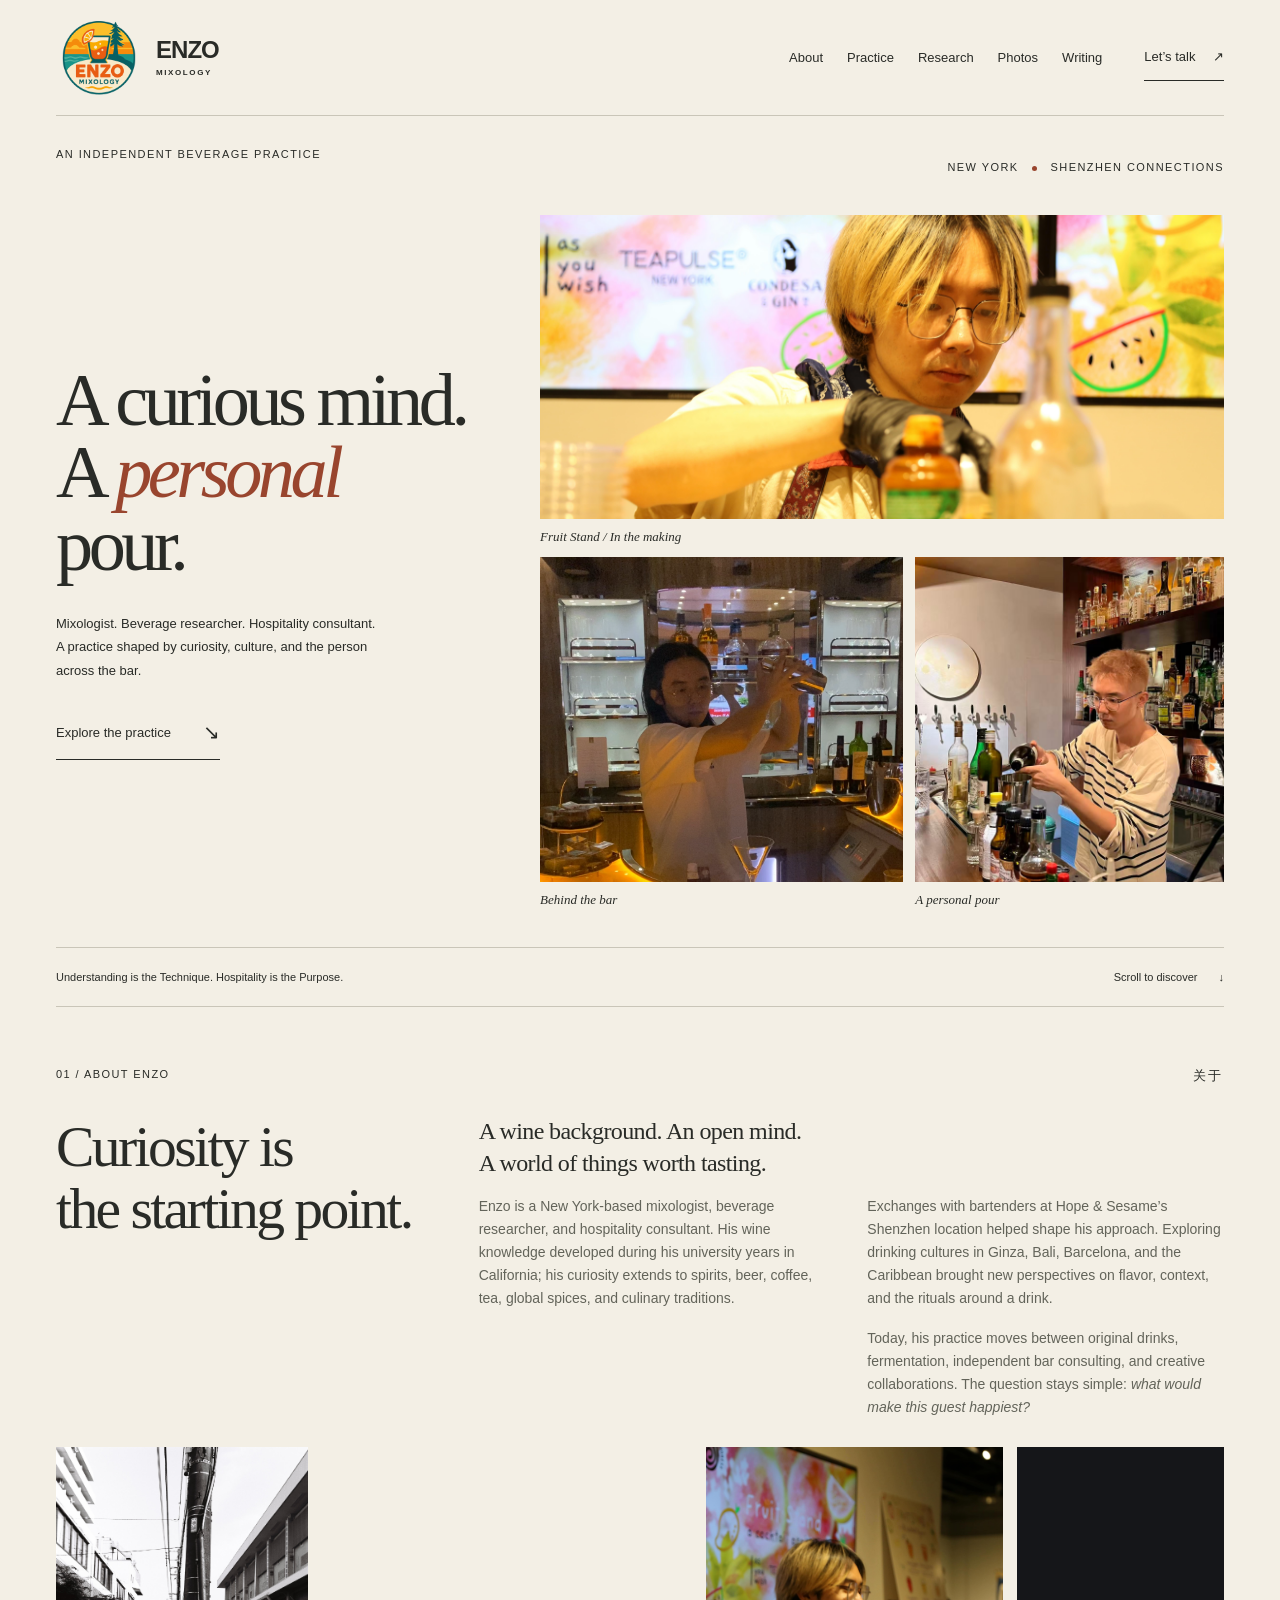
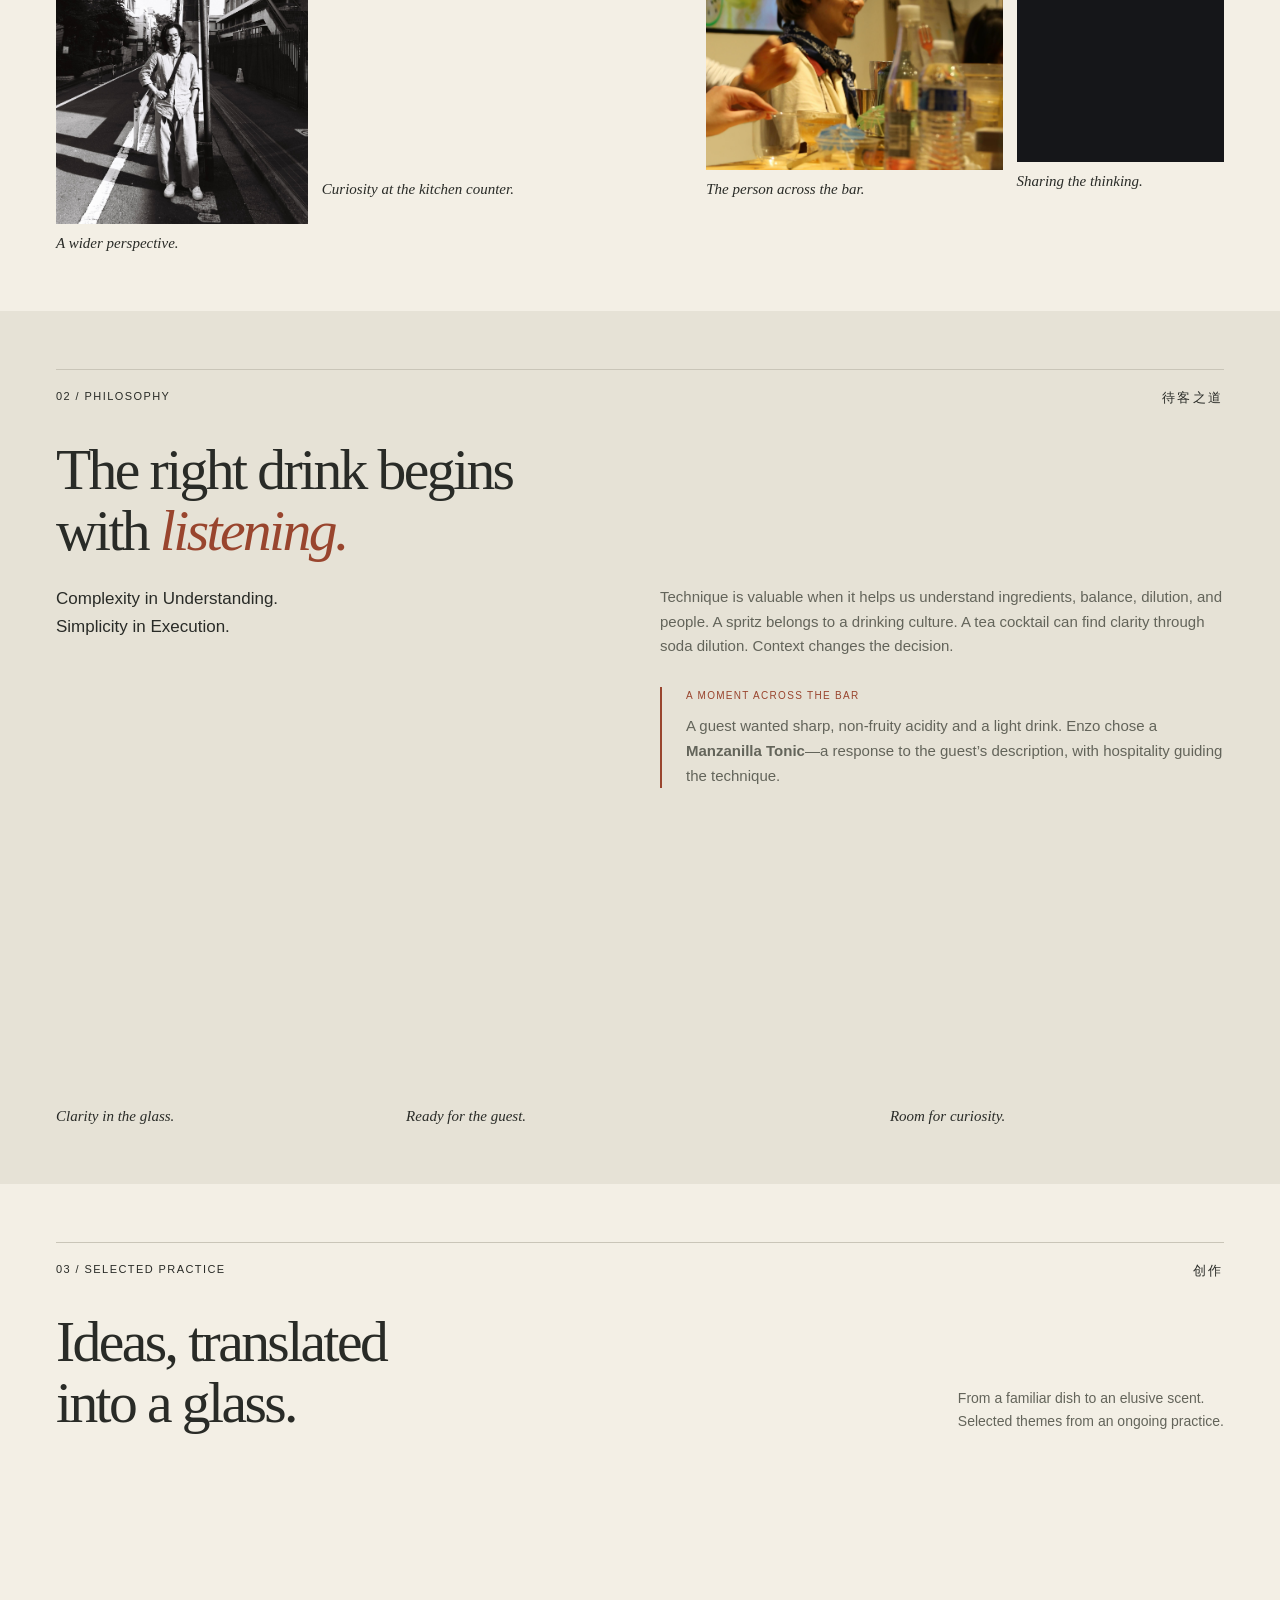
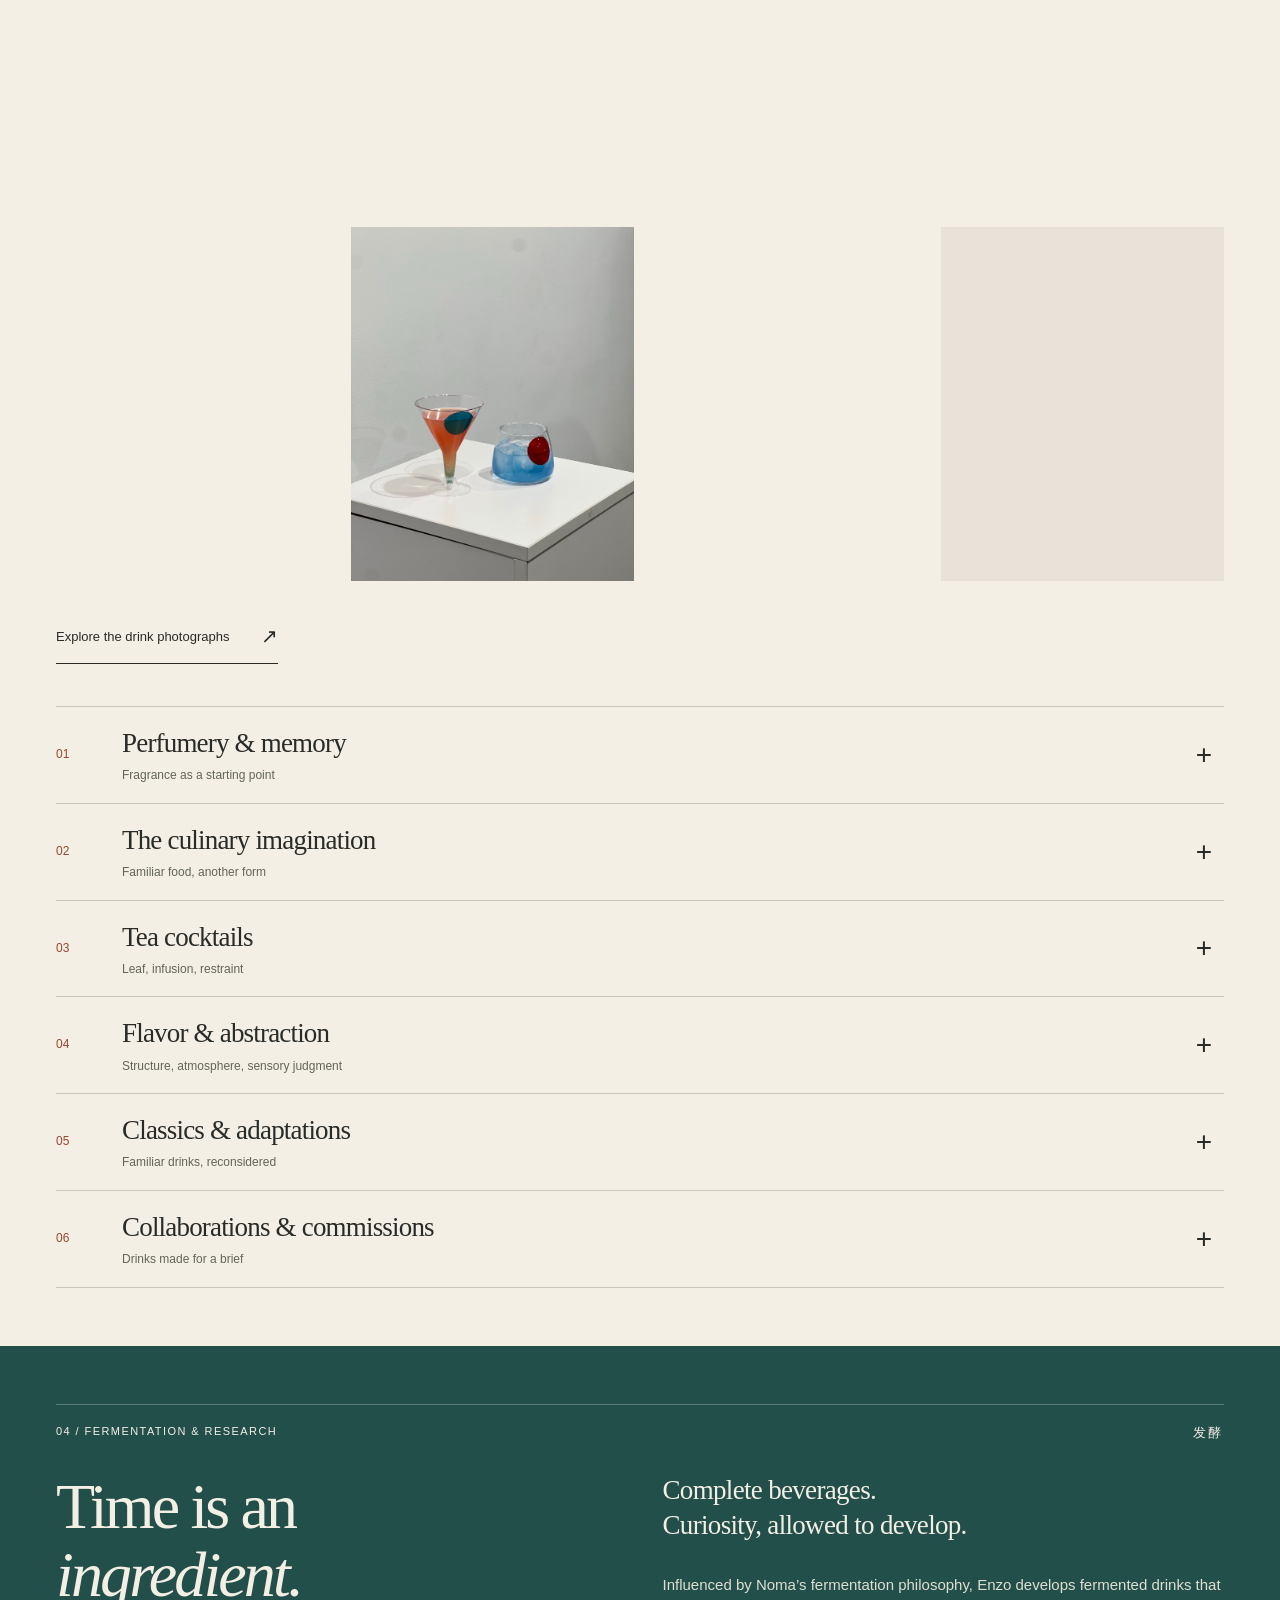
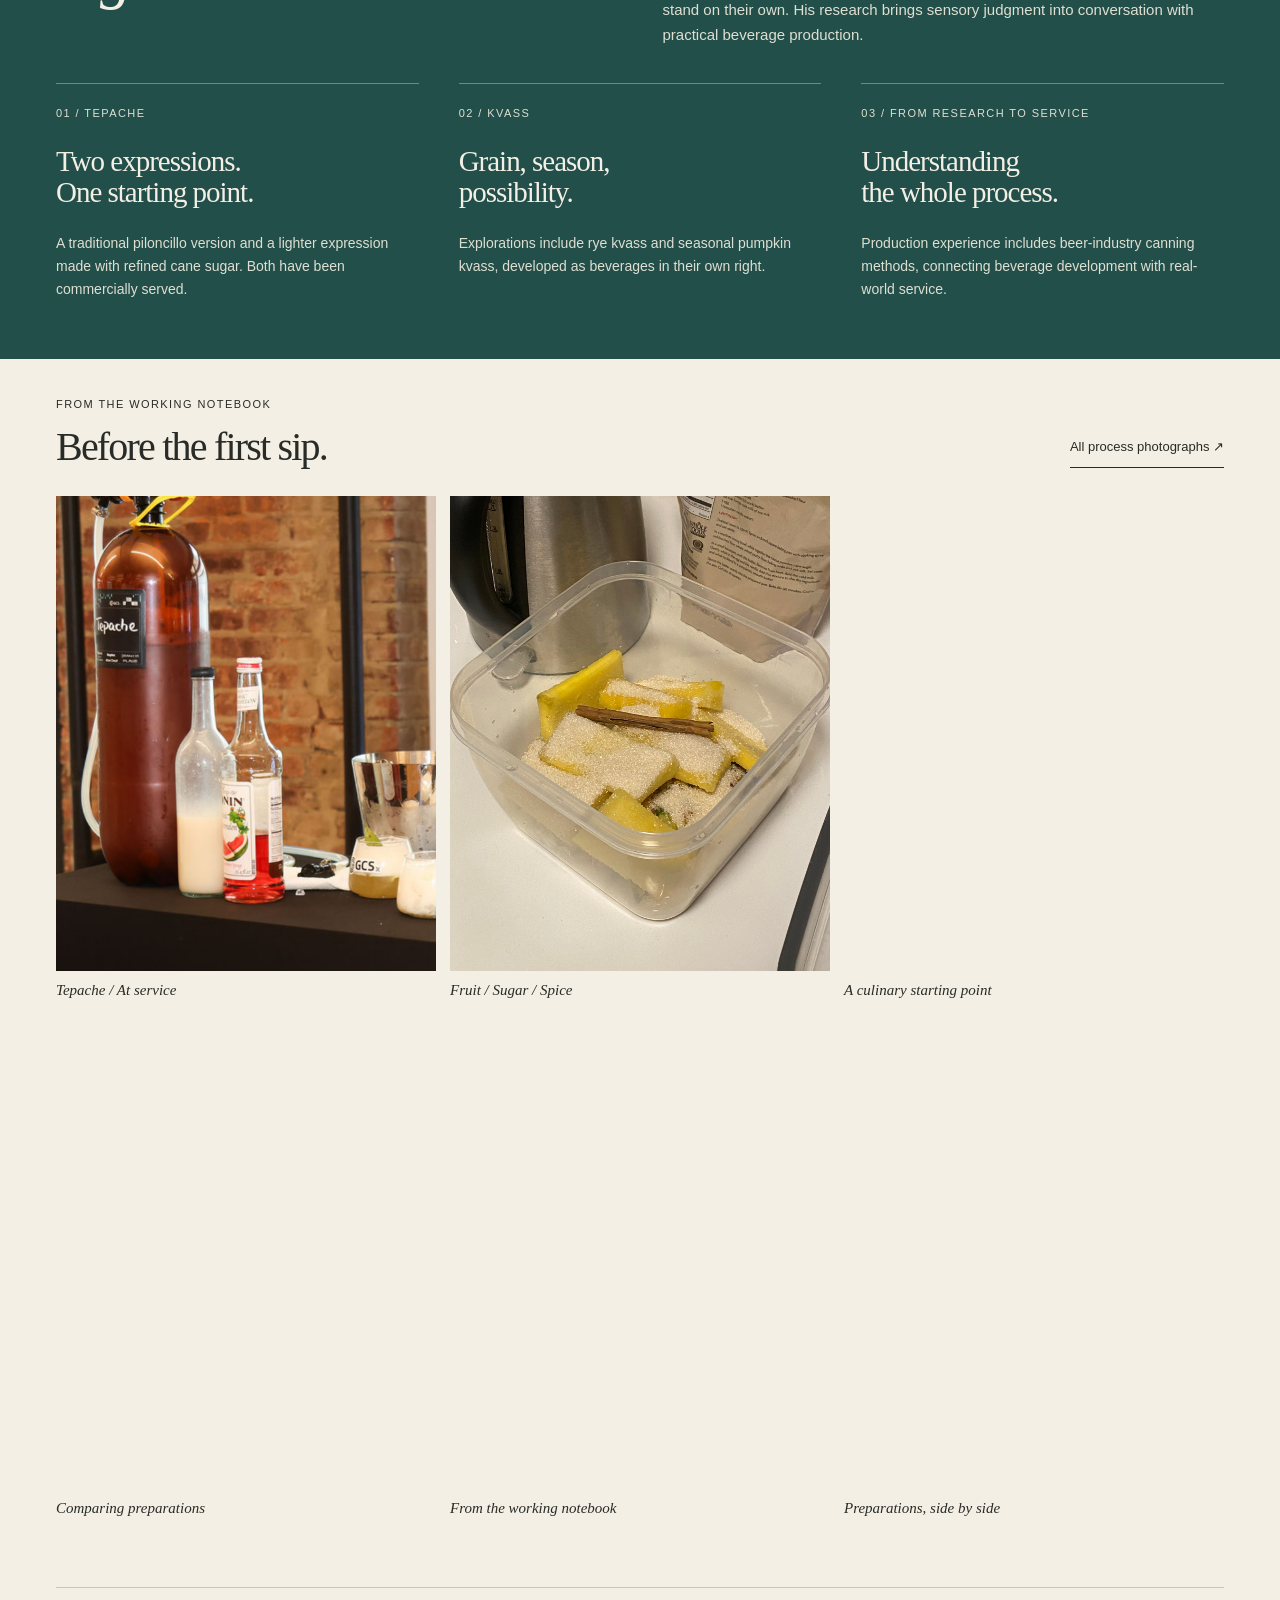
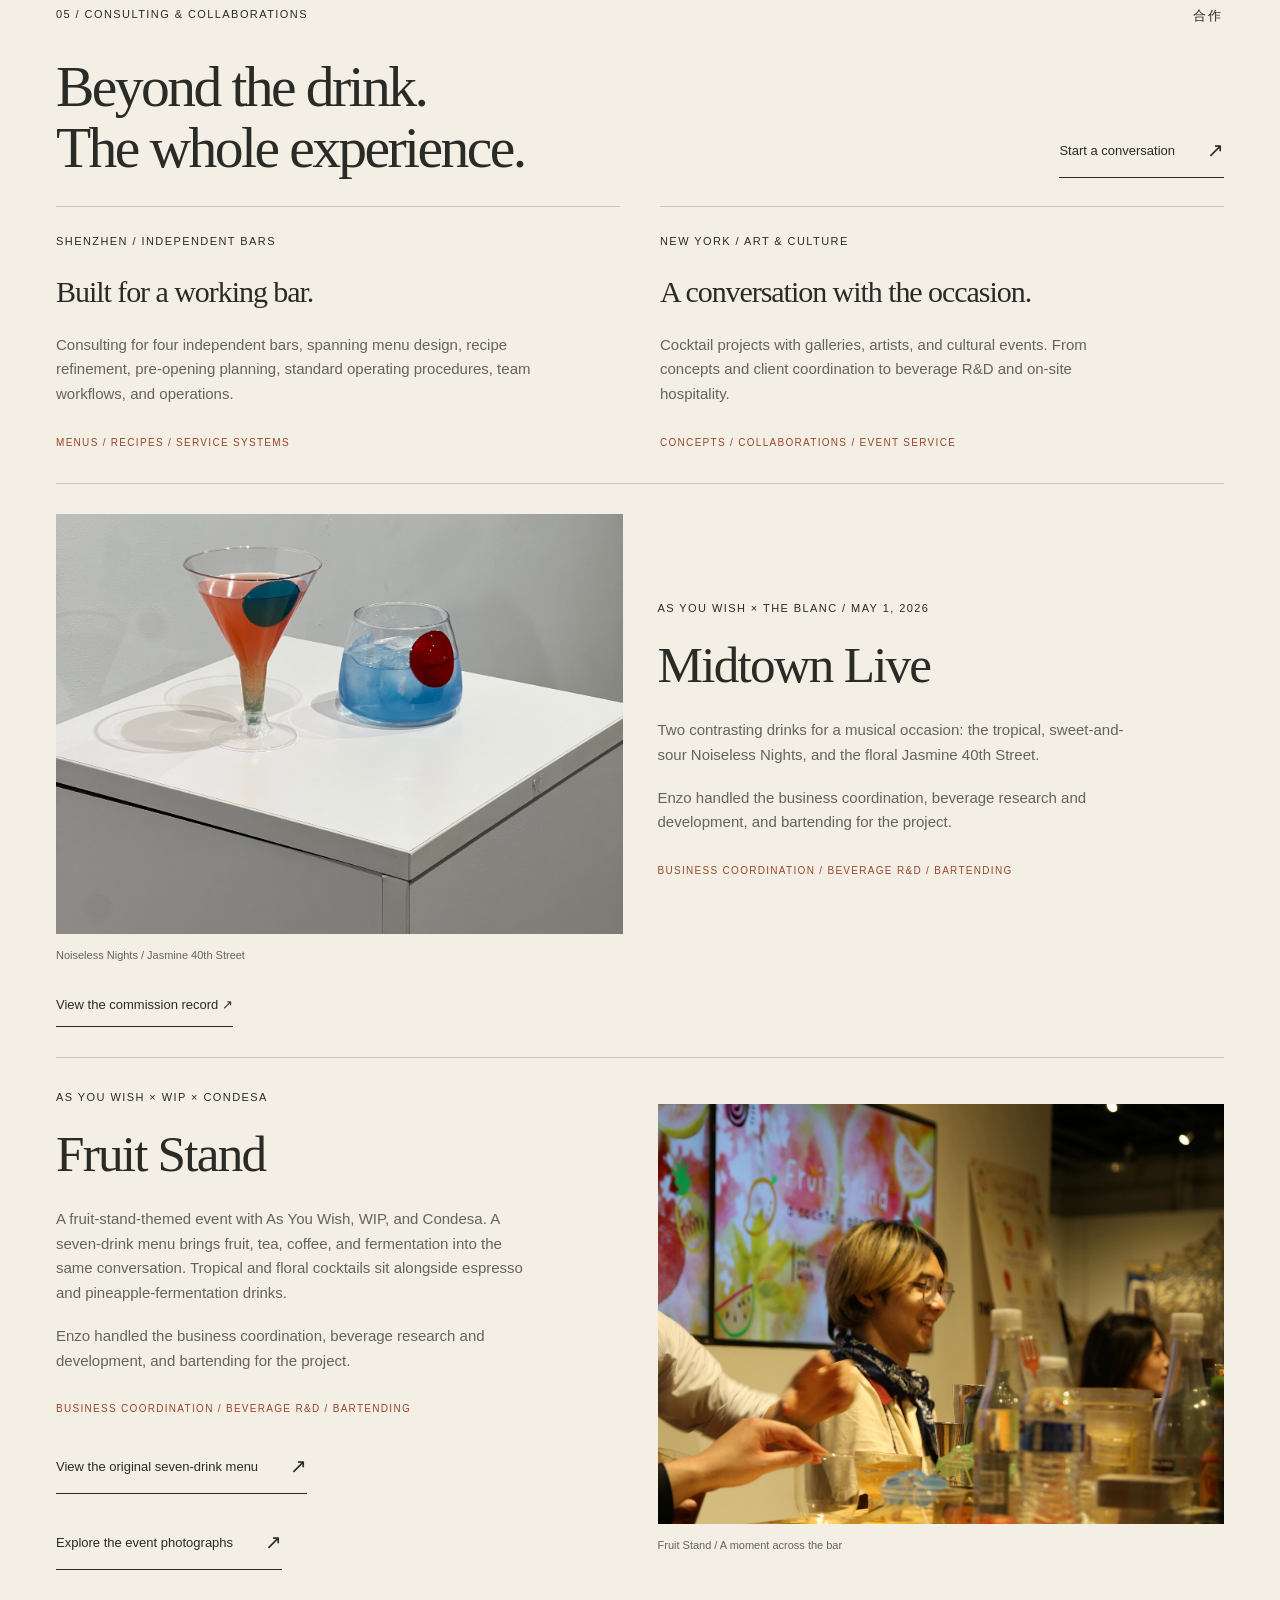
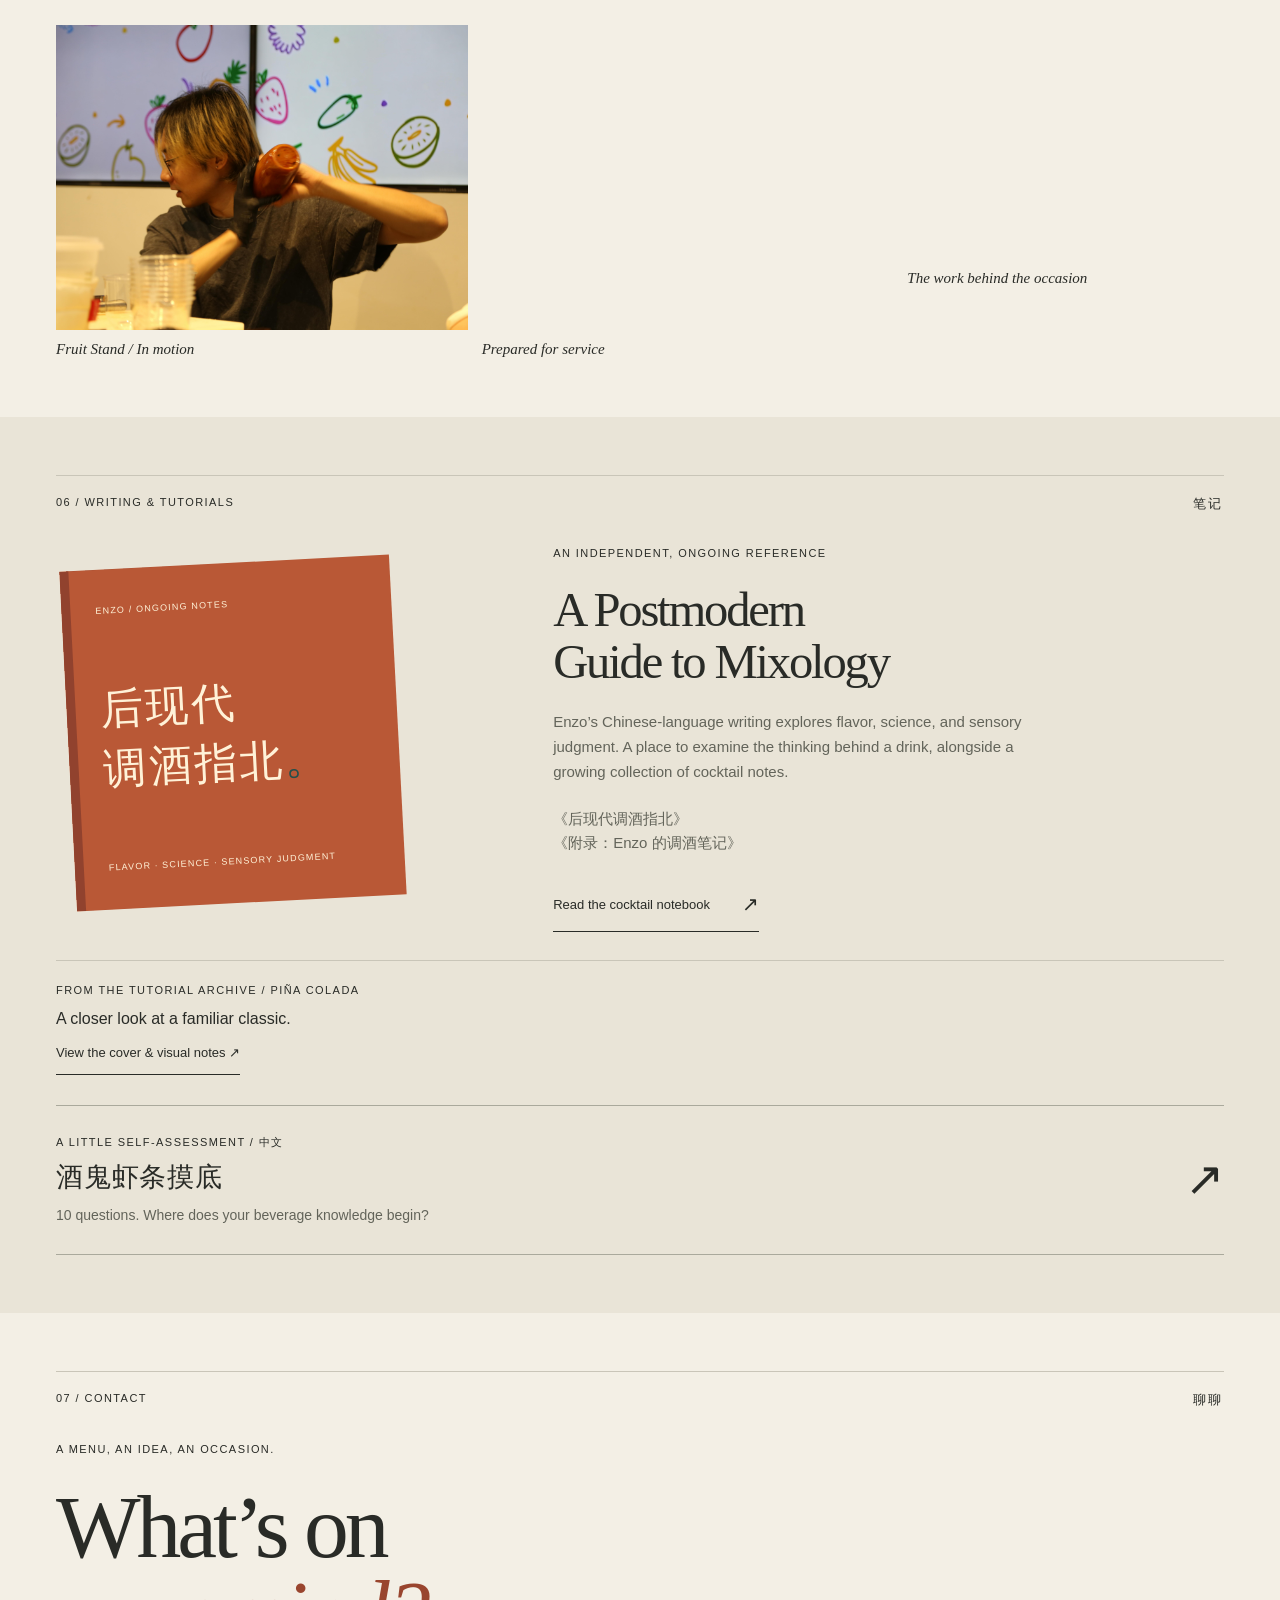
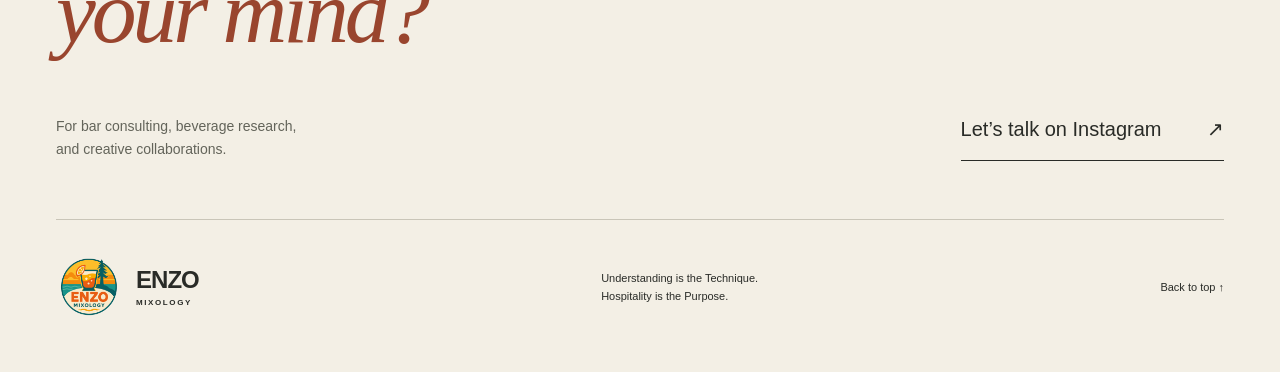
==== index.html @ 83823f5a "Add Midtown Live and Fruit Stand menus to the collaborations entry Co-Authored-By: Claude Opus 5.5 <" ====
<!doctype html>
<html lang="en">
<head>
  <meta charset="utf-8">
  <meta name="viewport" content="width=device-width, initial-scale=1">
  <meta name="theme-color" content="#f3efe5">
  <title>Enzo Mixology — Understanding, in good company.</title>
  <meta name="description" content="Enzo is a New York-based mixologist, beverage researcher, and hospitality consultant. Explore his creative practice, fermentation research, and writing.">
  <link rel="icon" type="image/png" href="assets/ChatGPT%20Image%20Apr%2011%2C%202025%2C%2006_52_06%20PM.png"><link rel="canonical" href="https://rqguan.github.io/bartending/">
  <meta property="og:type" content="website">
  <meta property="og:title" content="Enzo Mixology">
  <meta property="og:description" content="Understanding is the Technique. Hospitality is the Purpose.">
  <meta property="og:url" content="https://rqguan.github.io/bartending/">
  <link rel="stylesheet" href="assets/site.css">
  <script src="assets/site.js" defer></script>
</head>
<body class="editorial-home">
  <a class="skip-link" href="#main">Skip to content</a>
  <header class="site-header wrap">
    <a class="brand-link" href="./" aria-label="Enzo Mixology home"><img src="assets/ChatGPT%20Image%20Apr%2011%2C%202025%2C%2006_52_06%20PM.png" width="1024" height="1024" loading="eager" decoding="async" alt="Enzo Mixology orange and teal logo" ><span class="brand-name">ENZO<small>MIXOLOGY</small></span></a>
    <button class="menu-toggle" type="button" aria-expanded="false" aria-controls="site-nav" hidden>Menu <span aria-hidden="true">+</span></button>
    <nav id="site-nav" aria-label="Main navigation">
      <a href="#about">About</a><a href="#practice">Practice</a><a href="#research">Research</a><a href="journal.html">Photos</a><a href="#writing">Writing</a><a class="nav-contact" href="#contact">Let’s talk <span aria-hidden="true">↗</span></a>
    </nav>
  </header>
  <main id="main">
    <section class="hero wrap" aria-labelledby="hero-title">
      <div class="hero-top"><p class="eyebrow">An independent beverage practice</p><p class="eyebrow">New York <span class="location-dot" aria-hidden="true"></span> Shenzhen connections</p></div>
      <div class="hero-grid">
        <div class="hero-copy">
          <h1 id="hero-title">A curious mind.<br>A <em>personal</em><br>pour.</h1>
          <p class="hero-intro">Mixologist. Beverage researcher. Hospitality consultant.<br>A practice shaped by curiosity, culture, and the person across the bar.</p>
          <a class="text-link" href="#practice">Explore the practice <span aria-hidden="true">↘</span></a>
        </div>
        <div class="hero-mosaic" aria-label="Behind the bar, in the making"><figure class="editorial-photo mosaic-main"><a href="assets/fruit-stand-bartending.jpg"><img src="assets/fruit-stand-bartending.jpg" width="5760" height="3840" fetchpriority="high" decoding="async" alt="Preparing a drink at the Fruit Stand event."></a><figcaption>Fruit Stand / In the making</figcaption></figure><figure class="editorial-photo mosaic-bar"><a href="assets/IMG_6186.png"><img src="assets/IMG_6186.png" width="1170" height="2532" loading="lazy" decoding="async" alt="Enzo shaking a drink at a curved, warmly lit bar."></a><figcaption>Behind the bar</figcaption></figure><figure class="editorial-photo mosaic-drink"><a href="assets/eff1db6f96239d7aa196088574652f0d.jpeg"><img src="assets/eff1db6f96239d7aa196088574652f0d.jpeg" width="1276" height="1702" loading="lazy" decoding="async" alt="Enzo pouring from a bottle into a shaker behind a bar." ></a><figcaption>A personal pour</figcaption></figure></div>
      </div>
      <div class="hero-bottom"><p>Understanding is the Technique. Hospitality is the Purpose.</p><a href="#about" aria-label="Scroll to About Enzo">Scroll to discover <span aria-hidden="true">↓</span></a></div>
    </section>

    <section id="about" class="section wrap about" aria-labelledby="about-title">
      <div class="section-label"><span>01 / About Enzo</span><span lang="zh-CN">关于</span></div>
      <div class="about-grid">
        <h2 id="about-title">Curiosity is<br>the starting point.</h2>
        <div class="prose"><p class="lead">A wine background. An open mind.<br>A world of things worth tasting.</p>
          <p>Enzo is a New York-based mixologist, beverage researcher, and hospitality consultant. His wine knowledge developed during his university years in California; his curiosity extends to spirits, beer, coffee, tea, global spices, and culinary traditions.</p>
          <p>Exchanges with bartenders at Hope &amp; Sesame’s Shenzhen location helped shape his approach. Exploring drinking cultures in Ginza, Bali, Barcelona, and the Caribbean brought new perspectives on flavor, context, and the rituals around a drink.</p>
          <p>Today, his practice moves between original drinks, fermentation, independent bar consulting, and creative collaborations. The question stays simple: <em>what would make this guest happiest?</em></p>
        </div>
      </div>
      <div class="portrait-sequence" aria-label="Enzo at work and away from the bar"><figure class="editorial-photo portrait-street"><a href="assets/NIK_07.jpeg"><img src="assets/NIK_07.jpeg" width="2433" height="3637" loading="lazy" decoding="async" alt="Full-length black-and-white street portrait of Enzo in Japan." ></a><figcaption>A wider perspective.</figcaption></figure><figure class="editorial-photo portrait-kitchen"><a href="assets/kitchen-work.jpg"><img src="assets/kitchen-work.jpg" width="1280" height="720" loading="lazy" decoding="async" alt="Enzo preparing drinks at the kitchen counter."></a><figcaption>Curiosity at the kitchen counter.</figcaption></figure><figure class="editorial-photo portrait-conversation"><a href="assets/fruit-stand-conversation.jpg"><img src="assets/fruit-stand-conversation.jpg" width="4027" height="3107" loading="lazy" decoding="async" alt="Enzo in conversation across the Fruit Stand bar."></a><figcaption>The person across the bar.</figcaption></figure><figure class="editorial-photo portrait-tutorial"><a href="assets/pina-colada-thumbnail.jpg"><img src="assets/pina-colada-thumbnail.jpg" width="706" height="1280" loading="lazy" decoding="async" alt="Enzo on the Piña Colada tutorial cover."></a><figcaption>Sharing the thinking.</figcaption></figure></div>
    </section>

    <section id="philosophy" class="philosophy" aria-labelledby="philosophy-title">
      <div class="wrap section">
        <div class="section-label"><span>02 / Philosophy</span><span lang="zh-CN">待客之道</span></div>
        <h2 id="philosophy-title">The right drink begins<br>with <em>listening.</em></h2>
        <div class="philosophy-grid">
          <p class="philosophy-statement">Complexity in Understanding.<br>Simplicity in Execution.</p>
          <div class="prose"><p>Technique is valuable when it helps us understand ingredients, balance, dilution, and people. A spritz belongs to a drinking culture. A tea cocktail can find clarity through soda dilution. Context changes the decision.</p>
            <div class="field-note"><p class="eyebrow">A moment across the bar</p><p>A guest wanted sharp, non-fruity acidity and a light drink. Enzo chose a <strong>Manzanilla Tonic</strong>—a response to the guest’s description, with hospitality guiding the technique.</p></div>
          </div>
        </div>
<div class="hospitality-pictures"><figure class="editorial-photo "><a href="assets/pink-drink.jpg"><img src="assets/pink-drink.jpg" width="896" height="1036" loading="lazy" decoding="async" alt="A pale pink drink on a red tray."></a><figcaption>Clarity in the glass.</figcaption></figure><figure class="editorial-photo "><a href="assets/fruit-stand-pineapple.jpg"><img src="assets/fruit-stand-pineapple.jpg" width="5760" height="3840" loading="lazy" decoding="async" alt="A yellow drink with pineapple garnish on an As You Wish napkin."></a><figcaption>Ready for the guest.</figcaption></figure><figure class="editorial-photo "><a href="assets/A0EC5EC4-545E-441B-B4FC-B8854385F7B5.jpeg"><img src="assets/A0EC5EC4-545E-441B-B4FC-B8854385F7B5.jpeg" width="1320" height="2347" loading="lazy" decoding="async" alt="An amber drink with an herb sprig next to Marmite."></a><figcaption>Room for curiosity.</figcaption></figure></div>
      </div>
    </section>

    <section id="practice" class="section wrap" aria-labelledby="practice-title">
      <div class="section-label"><span>03 / Selected practice</span><span lang="zh-CN">创作</span></div>
      <div class="section-heading"><h2 id="practice-title">Ideas, translated<br>into a glass.</h2><p>From a familiar dish to an elusive scent.<br>Selected themes from an ongoing practice.</p></div>
      <div class="practice-contact-sheet"><figure class="editorial-photo "><a href="assets/fruit-stand-condesa.jpg"><img src="assets/fruit-stand-condesa.jpg" width="3840" height="5760" loading="lazy" decoding="async" alt="A yellow drink beside Condesa Gin and a fruit display."></a></figure><figure class="editorial-photo "><a href="assets/floral-red.jpg"><img src="assets/floral-red.jpg" width="2880" height="3840" loading="lazy" decoding="async" alt="Orange-red drink with a flower garnish."></a></figure><figure class="editorial-photo "><a href="assets/green-coupe-detail.jpg"><img src="assets/green-coupe-detail.jpg" width="960" height="1280" loading="lazy" decoding="async" alt="Surface detail of a green drink."></a></figure><figure class="editorial-photo "><a href="assets/dark-drink.jpg"><img src="assets/dark-drink.jpg" width="2880" height="3840" loading="lazy" decoding="async" alt="Dark drink beside Malta Morena and Pitorro Café bottles."></a></figure><figure class="editorial-photo "><a href="assets/1972.jpeg"><img src="assets/1972.jpeg" width="1280" height="1706" loading="lazy" decoding="async" alt="Tall orange drink with a pale topping."></a></figure><figure class="editorial-photo "><a href="assets/midtown-live.jpg"><img src="assets/midtown-live.jpg" width="2880" height="3840" loading="lazy" decoding="async" alt="Coral and blue drinks for Midtown Live."></a></figure><figure class="editorial-photo"><a href="assets/IMG_3995.jpeg"><img src="assets/IMG_3995.jpeg" width="2820" height="3760" loading="lazy" decoding="async" alt="A pale drink over ice with a yellow and white garnish." ></a><figcaption></figcaption></figure><figure class="editorial-photo"><a href="assets/1991.jpeg"><img src="assets/1991.jpeg" width="1086" height="1448" loading="lazy" decoding="async" alt="Freezing Cold “Hot Tea” — supplied drink presentation artwork." ></a><figcaption></figcaption></figure></div><a class="text-link collection-link" href="journal.html#drinks">Explore the drink photographs <span aria-hidden="true">↗</span></a>
      <div class="practice-list">
        <details><summary><span class="item-number">01</span><span class="practice-name">Perfumery &amp; memory<small>Fragrance as a starting point</small></span><span class="detail-sign" aria-hidden="true">+</span></summary><div class="practice-content"><p>Exploring the relationship between fragrance and flavor through perfume-inspired drinks.</p><p class="theme-list">Chanel Chance Eau Tendre · Ghost in the Shell</p><div class="practice-menus"><figure class="editorial-photo"><a href="assets/menus/menu-perfume.jpg" target="_blank" rel="noopener"><img src="assets/menus/menu-perfume-1600.jpg" width="1600" height="873" loading="lazy" decoding="async" alt="Illustrated perfume-inspired cocktail menu on parchment, including Ghost in the Shell and Powder of Opportunity."></a><figcaption>Perfume menu</figcaption></figure></div><a class="text-link" href="https://fluidstates.notion.site/38f30266ff8b80c79212e1c65161c5e9" target="_blank" rel="noopener">Recipe notes · 香水酒 <span aria-hidden="true">↗</span></a></div></details>
        <details><summary><span class="item-number">02</span><span class="practice-name">The culinary imagination<small>Familiar food, another form</small></span><span class="detail-sign" aria-hidden="true">+</span></summary><div class="practice-content"><p>Translating recognizable dishes and regional food references into beverages, with attention to their cultural context.</p><p class="theme-list">Korean cold noodle · Cantonese coconut chicken · Guizhou regional flavor</p><div class="practice-menus"><figure class="editorial-photo"><a href="assets/menus/menu-departures.jpg" target="_blank" rel="noopener"><img src="assets/menus/menu-departures-1600.jpg" width="1600" height="873" loading="lazy" decoding="async" alt="Departure-board cocktail menu titled Cultural Exploration, listing regional drinks from Guizhou, Shenzhen, California and beyond."></a><figcaption>Departures: Cultural Exploration</figcaption></figure><figure class="editorial-photo"><a href="assets/menus/menu-food-deconstruction.jpg" target="_blank" rel="noopener"><img src="assets/menus/menu-food-deconstruction-1600.jpg" width="1600" height="873" loading="lazy" decoding="async" alt="Collage cocktail menu titled Food Deconstruction, with drinks inspired by coconut chicken, Korean cold noodles and oden."></a><figcaption>Food Deconstruction</figcaption></figure></div><a class="text-link" href="https://fluidstates.notion.site/38f30266ff8b808db078d0d6b42e34f7" target="_blank" rel="noopener">Recipe notes · 地方风味 <span aria-hidden="true">↗</span></a></div></details>
        <details><summary><span class="item-number">03</span><span class="practice-name">Tea cocktails<small>Leaf, infusion, restraint</small></span><span class="detail-sign" aria-hidden="true">+</span></summary><div class="practice-content"><p>Tea-based drinks where balance and dilution reveal a quieter expression.</p><p class="theme-list">Freezing Cold “Hot Tea”</p><a class="text-link" href="https://fluidstates.notion.site/38f30266ff8b80d38382d0457fdb94fa" target="_blank" rel="noopener">Recipe notes · 茶酒 <span aria-hidden="true">↗</span></a></div></details>
        <details><summary><span class="item-number">04</span><span class="practice-name">Flavor &amp; abstraction<small>Structure, atmosphere, sensory judgment</small></span><span class="detail-sign" aria-hidden="true">+</span></summary><div class="practice-content"><p>Abstract flavor studies that begin from an atmosphere or an idea rather than a template.</p><p class="theme-list">Forest After Rain · Garlic Cocktail · Lab Reports</p><div class="practice-menus"><figure class="editorial-photo"><a href="assets/menus/menu-metaphysics.jpg" target="_blank" rel="noopener"><img src="assets/menus/menu-metaphysics-1600.jpg" width="1600" height="893" loading="lazy" decoding="async" alt="Illustrated cocktail menu, Chapter I: Metaphysics."></a><figcaption>Chapter I: Metaphysics</figcaption></figure><figure class="editorial-photo"><a href="assets/menus/menu-flavor-lab.jpg" target="_blank" rel="noopener"><img src="assets/menus/menu-flavor-lab-1600.jpg" width="1600" height="893" loading="lazy" decoding="async" alt="Illustrated cocktail menu, Chapter II: Flavor Lab, with six numbered lab reports."></a><figcaption>Chapter II: Flavor Lab</figcaption></figure><figure class="editorial-photo"><a href="assets/menus/menu-tarot.jpg" target="_blank" rel="noopener"><img src="assets/menus/menu-tarot-1600.jpg" width="1600" height="893" loading="lazy" decoding="async" alt="Tarot-card cocktail menu of eight drinks, including Forest After Rain."></a><figcaption>Tarot menu</figcaption></figure></div><a class="text-link" href="https://fluidstates.notion.site/38f30266ff8b8099bc83c6e9f3f13e23" target="_blank" rel="noopener">Recipe notes · 风味与抽象 <span aria-hidden="true">↗</span></a></div></details>
        <details><summary><span class="item-number">05</span><span class="practice-name">Classics &amp; adaptations<small>Familiar drinks, reconsidered</small></span><span class="detail-sign" aria-hidden="true">+</span></summary><div class="practice-content"><p>Classic cocktails and thoughtful adaptations that connect beverage knowledge to the occasion and the guest.</p><div class="practice-menus"><figure class="editorial-photo"><a href="assets/menus/menu-christmas-2025.png" target="_blank" rel="noopener"><img src="assets/menus/menu-christmas-2025-1600.jpg" width="1600" height="873" loading="lazy" decoding="async" alt="Illustrated 2025 Christmas cocktail menu with seasonal drinks including Coquito, Nut4Nut and New York Style."></a><figcaption>Christmas 2025</figcaption></figure></div><a class="text-link" href="https://fluidstates.notion.site/38f30266ff8b802aa0ecde452d47c3f7" target="_blank" rel="noopener">Recipe notes · 经典与改编 <span aria-hidden="true">↗</span></a></div></details>
        <details><summary><span class="item-number">06</span><span class="practice-name">Collaborations &amp; commissions<small>Drinks made for a brief</small></span><span class="detail-sign" aria-hidden="true">+</span></summary><div class="practice-content"><p>Commissioned menus and creative collaborations shaped around an event, a brand, or a piece of art.</p><p class="theme-list">Noiseless Nights · Jasmine 40th Street · Fruit Stand</p><div class="practice-menus"><figure class="editorial-photo"><a href="assets/23D1216E-B9AF-4912-BF0C-074C90ECDCDF.jpeg" target="_blank" rel="noopener"><img src="assets/23D1216E-B9AF-4912-BF0C-074C90ECDCDF.jpeg" width="1179" height="1246" loading="lazy" decoding="async" alt="Midtown Live project artwork, with the two commissioned drinks and listening-series notes."></a><figcaption>Midtown Live commission</figcaption></figure><figure class="editorial-photo"><a href="assets/2728.jpeg" target="_blank" rel="noopener"><img src="assets/2728.jpeg" width="1120" height="1682" loading="lazy" decoding="async" alt="Original seven-drink Fruit Stand menu artwork, carrying As You Wish, Teapulse and Condesa Gin marks."></a><figcaption>Fruit Stand seven-drink menu</figcaption></figure></div><a class="text-link" href="https://fluidstates.notion.site/38f30266ff8b806a98b9f291e3306ea4" target="_blank" rel="noopener">Recipe notes · 合作与委托 <span aria-hidden="true">↗</span></a></div></details>
      </div>
    </section>

    <section id="research" class="research" aria-labelledby="research-title">
      <div class="wrap section">
        <div class="section-label"><span>04 / Fermentation &amp; research</span><span lang="zh-CN">发酵</span></div>
        <div class="research-heading"><h2 id="research-title">Time is an<br><em>ingredient.</em></h2><div class="prose"><p class="lead">Complete beverages.<br>Curiosity, allowed to develop.</p><p>Influenced by Noma’s fermentation philosophy, Enzo develops fermented drinks that stand on their own. His research brings sensory judgment into conversation with practical beverage production.</p></div></div>
        <div class="research-notes">
          <article><p class="eyebrow">01 / Tepache</p><h3>Two expressions.<br>One starting point.</h3><p>A traditional piloncillo version and a lighter expression made with refined cane sugar. Both have been commercially served.</p></article>
          <article><p class="eyebrow">02 / Kvass</p><h3>Grain, season,<br>possibility.</h3><p>Explorations include rye kvass and seasonal pumpkin kvass, developed as beverages in their own right.</p></article>
          <article><p class="eyebrow">03 / From research to service</p><h3>Understanding<br>the whole process.</h3><p>Production experience includes beer-industry canning methods, connecting beverage development with real-world service.</p></article>
        </div>
      </div>
    </section>

    <section class="wrap research-contact-sheet" aria-label="From the working notebook"><div class="section-heading"><div><p class="eyebrow">From the working notebook</p><h2>Before the first sip.</h2></div><a class="text-link" href="journal.html#process">All process photographs ↗</a></div><div class="research-pictures"><figure class="editorial-photo research-service"><a href="assets/IMG_4015.png"><img src="assets/IMG_4015.png" width="1170" height="2532" loading="lazy" decoding="async" alt="A beverage vessel labelled Tepache at a service counter; supplied event photograph screenshot." ></a><figcaption>Tepache / At service</figcaption></figure><figure class="editorial-photo "><a href="assets/fruit-sugar-prep.jpg"><img src="assets/fruit-sugar-prep.jpg" width="2880" height="3840" loading="lazy" decoding="async" alt="Fruit, sugar and cinnamon in preparation."></a><figcaption>Fruit / Sugar / Spice</figcaption></figure><figure class="editorial-photo "><a href="assets/bread-preparation.jpg"><img src="assets/bread-preparation.jpg" width="2880" height="3840" loading="lazy" decoding="async" alt="Bread in a saucepan of liquid."></a><figcaption>A culinary starting point</figcaption></figure><figure class="editorial-photo "><a href="assets/bottled-samples.jpg"><img src="assets/bottled-samples.jpg" width="1280" height="960" loading="lazy" decoding="async" alt="Three bottles of preparations."></a><figcaption>Comparing preparations</figcaption></figure><figure class="editorial-photo "><a href="assets/IMG_3559.jpeg"><img src="assets/IMG_3559.jpeg" width="3024" height="4032" loading="lazy" decoding="async" alt="Bottled preparations in a refrigerator."></a><figcaption>From the working notebook</figcaption></figure><figure class="editorial-photo"><a href="assets/IMG_3544.jpeg"><img src="assets/IMG_3544.jpeg" width="4032" height="3024" loading="lazy" decoding="async" alt="Four bottled preparations on a refrigerator shelf." ></a><figcaption>Preparations, side by side</figcaption></figure></div></section>

    <section id="collaborations" class="section wrap" aria-labelledby="collab-title">
      <div class="section-label"><span>05 / Consulting &amp; collaborations</span><span lang="zh-CN">合作</span></div>
      <div class="section-heading"><h2 id="collab-title">Beyond the drink.<br>The whole experience.</h2><a class="text-link" href="#contact">Start a conversation <span aria-hidden="true">↗</span></a></div>
      <div class="collab-grid">
        <article><p class="eyebrow">Shenzhen / Independent bars</p><h3>Built for a working bar.</h3><p>Consulting for four independent bars, spanning menu design, recipe refinement, pre-opening planning, standard operating procedures, team workflows, and operations.</p><p class="scope">Menus / Recipes / Service systems</p></article>
        <article><p class="eyebrow">New York / Art &amp; culture</p><h3>A conversation with the occasion.</h3><p>Cocktail projects with galleries, artists, and cultural events. From concepts and client coordination to beverage R&amp;D and on-site hospitality.</p><p class="scope">Concepts / Collaborations / Event service</p></article>
      </div>
      <div class="project-stories" aria-label="Selected collaborations">
        <article class="project-story" id="midtown-live">
          <figure class="project-image"><img src="assets/midtown-live.jpg" width="2880" height="3840" loading="lazy" alt="A coral cocktail in a stemmed glass beside a blue cocktail over ice, with contrasting circular glass decorations."><figcaption>Noiseless Nights / Jasmine 40th Street</figcaption></figure>
          <div class="project-copy"><p class="eyebrow">As You Wish × THE BLANC / May 1, 2026</p><h3>Midtown Live</h3><p>Two contrasting drinks for a musical occasion: the tropical, sweet-and-sour Noiseless Nights, and the floral Jasmine 40th Street.</p><p>Enzo handled the business coordination, beverage research and development, and bartending for the project.</p><p class="scope">Business coordination / Beverage R&amp;D / Bartending</p></div>
        <a class="text-link commission-record" href="assets/23D1216E-B9AF-4912-BF0C-074C90ECDCDF.jpeg">View the commission record ↗</a></article>
        <article class="project-story" id="fruit-stand">
          <figure class="project-image landscape"><img src="assets/fruit-stand-conversation.jpg" width="4027" height="3107" loading="lazy" alt="Conversation across the bar at the fruit-themed event."><figcaption>Fruit Stand / A moment across the bar</figcaption></figure>
          <div class="project-copy"><p class="eyebrow">As You Wish × WIP × Condesa</p><h3>Fruit Stand</h3><p>A fruit-stand-themed event with As You Wish, WIP, and Condesa. A seven-drink menu brings fruit, tea, coffee, and fermentation into the same conversation. Tropical and floral cocktails sit alongside espresso and pineapple-fermentation drinks.</p><p>Enzo handled the business coordination, beverage research and development, and bartending for the project.</p><p class="scope">Business coordination / Beverage R&amp;D / Bartending</p><a class="text-link" href="assets/2728.jpeg">View the original seven-drink menu <span aria-hidden="true">↗</span></a><br><a class="text-link" href="journal.html#fruit-stand">Explore the event photographs <span aria-hidden="true">↗</span></a></div>
        </article>
      </div>
<div class="event-contact-sheet"><figure class="editorial-photo "><a href="assets/fruit-stand-shaking.jpg"><img src="assets/fruit-stand-shaking.jpg" width="5760" height="3840" loading="lazy" decoding="async" alt="Shaking a drink against the illustrated Fruit Stand backdrop."></a><figcaption>Fruit Stand / In motion</figcaption></figure><figure class="editorial-photo "><a href="assets/fruit-stand-service.jpg"><img src="assets/fruit-stand-service.jpg" width="1280" height="960" loading="lazy" decoding="async" alt="Fruit Stand service counter with drink containers and fruit."></a><figcaption>Prepared for service</figcaption></figure><figure class="editorial-photo "><a href="assets/261.jpeg"><img src="assets/261.jpeg" width="1080" height="774" loading="lazy" decoding="async" alt="Beverage vessels, containers and a suitcase."></a><figcaption>The work behind the occasion</figcaption></figure></div>
    </section>

    <section id="writing" class="writing" aria-labelledby="writing-title">
      <div class="wrap section">
        <div class="section-label"><span>06 / Writing &amp; tutorials</span><span lang="zh-CN">笔记</span></div>
        <div class="writing-grid"><div class="book-type" aria-hidden="true"><span>ENZO / ONGOING NOTES</span><p lang="zh-CN">后现代<br>调酒指北<span class="book-dot">。</span></p><span>FLAVOR · SCIENCE · SENSORY JUDGMENT</span></div>
          <div class="writing-copy"><p class="eyebrow">An independent, ongoing reference</p><h2 id="writing-title">A Postmodern<br>Guide to Mixology</h2><p>Enzo’s Chinese-language writing explores flavor, science, and sensory judgment. A place to examine the thinking behind a drink, alongside a growing collection of cocktail notes.</p><p lang="zh-CN" class="chinese-title">《后现代调酒指北》<br>《附录：Enzo 的调酒笔记》</p><a class="text-link" href="https://fluidstates.notion.site/Enzo-38f30266ff8b806386fde025f4b54325">Read the cocktail notebook <span aria-hidden="true">↗</span></a></div></div>
        <aside class="tutorial-note"><p class="eyebrow">From the tutorial archive / Piña Colada</p><p>A closer look at a familiar classic.</p><a class="text-link" href="journal.html#visual-notes">View the cover &amp; visual notes ↗</a></aside>
        <a class="quiz-link" href="cocktailtest/"><div><p class="eyebrow">A little self-assessment / 中文</p><h3 lang="zh-CN">酒鬼虾条摸底</h3><p>10 questions. Where does your beverage knowledge begin?</p></div><span class="quiz-arrow" aria-hidden="true">↗</span><span class="sr-only">Open the cocktail knowledge quiz</span></a>
      </div>
    </section>

    <section id="contact" class="contact wrap section" aria-labelledby="contact-title">
      <div class="section-label"><span>07 / Contact</span><span lang="zh-CN">聊聊</span></div>
      <p class="eyebrow">A menu, an idea, an occasion.</p><h2 id="contact-title">What’s on<br><em>your mind?</em></h2>
      <div class="contact-bottom"><p>For bar consulting, beverage research,<br>and creative collaborations.</p><a class="contact-link" href="https://www.instagram.com/asyouwish.nyc/">Let’s talk on Instagram <span aria-hidden="true">↗</span></a></div>
    </section>
  </main>
  <footer class="site-footer wrap"><a class="brand-link" href="./" aria-label="Enzo Mixology home"><img src="assets/ChatGPT%20Image%20Apr%2011%2C%202025%2C%2006_52_06%20PM.png" width="1024" height="1024" loading="eager" decoding="async" alt="Enzo Mixology orange and teal logo" ><span class="brand-name">ENZO<small>MIXOLOGY</small></span></a><p>Understanding is the Technique.<br>Hospitality is the Purpose.</p><a href="#main">Back to top ↑</a></footer>
</body>
</html>
---- assets/site.css ----
/* English-first, with system CJK fallbacks and no external font requests. */
:root{--paper:#f3efe5;--ink:#292b27;--muted:#63645a;--rust:#99452e;--orange:#d67948;--teal:#234f4b;--line:#c9c5b8;--serif:Georgia,'Times New Roman','Songti SC',serif;--sans:'Helvetica Neue',Arial,'PingFang SC','Microsoft YaHei',sans-serif}
*{box-sizing:border-box}html{scroll-behavior:smooth;scroll-padding-top:24px}body{margin:0;background:var(--paper);color:var(--ink);font-family:var(--sans);font-size:16px;line-height:1.65}::selection{background:#e0ab84;color:var(--ink)}a{color:inherit;text-underline-offset:5px}a,button,summary{-webkit-tap-highlight-color:transparent}a:focus-visible,button:focus-visible,summary:focus-visible{outline:3px solid var(--rust);outline-offset:6px}button{font:inherit}p,h1,h2,h3{margin:0}p+p{margin-top:1.2em}h1,h2,h3{font-family:var(--serif);font-weight:400;line-height:1.06;letter-spacing:-.045em}h2{font-size:clamp(2.5rem,4.5vw,4.5rem)}h3{font-size:2rem;letter-spacing:-.035em}em{font-weight:400}a{transition:color .18s}a:hover{color:var(--rust)}.wrap{width:calc(100% - 112px);max-width:1328px;margin-inline:auto}.section{padding-block:100px}.eyebrow,.section-label,.scope{font-size:11px;text-transform:uppercase;letter-spacing:.13em;font-weight:500}.eyebrow{line-height:1.7}.section-label{display:flex;justify-content:space-between;border-top:1px solid var(--line);padding-top:17px;margin-bottom:58px}.section-label span:last-child{font-size:13px;letter-spacing:.2em}.site-header{display:flex;justify-content:space-between;align-items:center;min-height:104px;border-bottom:1px solid var(--line);gap:32px}.wordmark{font-size:31px;line-height:.85;letter-spacing:-.065em;font-weight:800;text-decoration:none;display:inline-flex;flex-direction:column;gap:8px}.wordmark span{font-size:9px;letter-spacing:.2em;line-height:1}.site-header nav{display:flex;align-items:center;gap:34px;font-size:13px}.site-header nav a{text-decoration:none;padding:12px 0}.site-header .nav-contact{border-bottom:1px solid var(--ink);margin-left:18px}.nav-contact span{margin-left:14px}.menu-toggle{display:none}.skip-link{position:absolute;left:16px;top:-100px;z-index:99;background:var(--paper);padding:12px}.skip-link:focus{top:12px}.sr-only{position:absolute;width:1px;height:1px;padding:0;margin:-1px;overflow:hidden;clip:rect(0,0,0,0);white-space:nowrap;border:0}.hero{padding-top:29px}.hero-top{display:flex;justify-content:space-between;gap:20px}.location-dot{display:inline-block;width:5px;height:5px;background:var(--rust);border-radius:50%;vertical-align:middle;margin:0 9px}.hero-grid{display:grid;grid-template-columns:1.3fr 1fr;gap:50px;align-items:center;padding:62px 0 64px}.hero h1{font-size:clamp(3.7rem,7.3vw,7.2rem);letter-spacing:-.06em;line-height:.98}.hero h1 em{color:var(--rust)}.hero-intro{max-width:460px;margin-top:30px;font-size:14px;line-height:1.8}.text-link{display:inline-flex;align-items:center;gap:32px;text-decoration:none;border-bottom:1px solid currentColor;padding:10px 0;font-size:13px}.hero-copy>.text-link{margin-top:24px}.text-link span{font-size:20px}.hero-art{height:480px;position:relative;background:var(--teal);overflow:hidden;color:var(--paper)}.art-label{position:absolute;left:28px;top:25px;font-size:9px;letter-spacing:.15em}.art-orbit{position:absolute;width:380px;height:380px;border:1px solid #90a6a0;border-radius:50%;top:40px;left:calc(50% - 190px)}.art-sun{position:absolute;width:146px;height:146px;border-radius:50%;background:var(--orange);top:87px;left:calc(50% - 8px)}.glass-bowl{position:absolute;top:171px;width:260px;height:130px;left:calc(50% - 130px);border:2px solid var(--paper);border-radius:0 0 150px 150px;background:linear-gradient(transparent 36%,#e8dfc6 37%);transform:rotate(-10deg)}.glass-stem{position:absolute;left:50%;top:300px;width:2px;height:96px;background:var(--paper);transform:rotate(-10deg);transform-origin:top}.glass-base{position:absolute;left:calc(50% - 38px);top:394px;width:110px;height:2px;background:var(--paper);transform:rotate(-10deg)}.art-note{position:absolute;bottom:24px;left:28px;font-family:var(--serif);font-style:italic;font-size:20px}.art-index{position:absolute;bottom:28px;right:26px;font-size:10px;letter-spacing:.1em}.hero-bottom{display:flex;justify-content:space-between;gap:24px;border-block:1px solid var(--line);padding:20px 0;font-size:11px}.hero-bottom a{text-decoration:none}.hero-bottom a span{margin-left:18px}.about{padding-top:90px}.about .section-label{border:0;padding-top:0}.about-grid,.philosophy-grid{display:grid;grid-template-columns:1fr 1fr;gap:100px}.prose{max-width:590px;font-size:15px;color:var(--muted)}.prose .lead{color:var(--ink);font-family:var(--serif);font-size:27px;line-height:1.3;letter-spacing:-.025em;margin-bottom:30px}.philosophy{background:#e6e2d6}.philosophy h2{font-size:clamp(3rem,5.5vw,5.3rem);margin-bottom:50px}.philosophy h2 em{color:var(--rust)}.philosophy-statement{font-size:17px}.field-note{border-left:2px solid var(--rust);padding-left:24px;margin-top:28px}.field-note .eyebrow{color:var(--rust);font-size:10px}.field-note p+p{margin-top:10px}.section-heading{display:flex;justify-content:space-between;align-items:flex-end;gap:50px;margin-bottom:54px}.section-heading>p{max-width:360px;color:var(--muted);font-size:14px}.practice-list{border-top:1px solid var(--line)}details{border-bottom:1px solid var(--line)}summary{display:flex;align-items:center;gap:42px;cursor:pointer;list-style:none;padding:29px 12px 29px 0}summary::-webkit-details-marker{display:none}.item-number{font-size:12px;color:var(--rust);min-width:24px}.practice-name{font-family:var(--serif);font-size:32px;line-height:1.2;letter-spacing:-.03em}.practice-name small{display:block;font-family:var(--sans);font-size:12px;font-weight:400;letter-spacing:0;color:var(--muted);margin-top:9px}.detail-sign{font-size:28px;font-weight:300;margin-left:auto;transition:transform .2s}details[open] .detail-sign{transform:rotate(45deg)}.practice-content{padding:0 70px 32px 66px;max-width:850px;font-size:15px;color:var(--muted)}.theme-list{font-family:var(--serif);font-size:20px;color:var(--rust)}.research{background:var(--teal);color:var(--paper)}.research .section-label{border-color:#5e7c75}.research-heading{display:grid;grid-template-columns:1fr 1fr;gap:100px;margin-bottom:64px}.research-heading h2{font-size:clamp(3rem,5.8vw,6rem)}.research .prose,.research-notes p{color:#dedfd1}.research .prose .lead{color:var(--paper)}.research-notes{display:grid;grid-template-columns:repeat(3,1fr);gap:40px}.research-notes article{border-top:1px solid #6e8981;padding-top:20px}.research-notes h3{font-size:29px;margin:24px 0}.research-notes article>p:last-child{font-size:14px}.collab-grid{display:grid;grid-template-columns:1fr 1fr;gap:70px}.collab-grid article{border-top:1px solid var(--line);padding-top:25px}.collab-grid h3{margin:25px 0;font-size:30px}.collab-grid article>p:not(.eyebrow):not(.scope){color:var(--muted);max-width:480px;font-size:15px}.scope{color:var(--rust);margin-top:28px;font-size:10px}.writing{background:#e9e4d7}.writing-grid{display:grid;grid-template-columns:1fr 1fr;gap:100px;align-items:center}.book-type{background:#b95836;color:#fff2d8;max-width:430px;min-height:460px;display:flex;flex-direction:column;justify-content:space-between;padding:34px;box-shadow:inset 9px 0 #91422e;transform:rotate(-3deg);margin:10px 18px 20px 12px}.book-type>span{font-size:9px;letter-spacing:.13em}.book-type>p{font-family:'Songti SC','STSong',var(--serif);font-size:clamp(36px,4.3vw,65px);line-height:1.4;letter-spacing:.05em}.book-dot{color:var(--teal)}.writing-copy h2{font-size:clamp(2.2rem,3.8vw,3.5rem);margin:22px 0}.writing-copy>p:not(.eyebrow){font-size:15px;color:var(--muted);max-width:480px}.writing-copy .chinese-title{margin-block:22px}.quiz-link{display:flex;justify-content:space-between;align-items:center;gap:24px;border-block:1px solid #aaa99c;text-decoration:none;padding:27px 0;margin-top:75px}.quiz-link h3{font-size:27px;letter-spacing:.03em;margin:12px 0}.quiz-link p:not(.eyebrow){font-size:14px;color:var(--muted)}.quiz-arrow{font-size:47px;font-family:var(--serif)}.contact>.eyebrow{margin-bottom:25px}.contact h2{font-size:clamp(4.5rem,9vw,9rem);line-height:.95}.contact h2 em{color:var(--rust)}.contact-bottom{display:flex;justify-content:space-between;align-items:flex-end;gap:30px;margin-top:45px}.contact-bottom p{color:var(--muted);font-size:14px}.contact-link{font-size:20px;text-decoration:none;border-bottom:1px solid;padding-block:14px}.contact-link span{margin-left:40px}.site-footer{display:flex;align-items:center;justify-content:space-between;gap:25px;border-top:1px solid var(--line);padding-block:34px;margin-bottom:18px}.site-footer p{font-size:11px}.site-footer>a:last-child{font-size:11px;text-decoration:none}
@media(min-width:1500px){.hero-grid{gap:100px}.hero-art{height:520px}.art-orbit{top:60px}.art-sun{top:107px}.glass-bowl{top:191px}.glass-stem{top:320px}.glass-base{top:414px}}
@media(max-width:1000px){.wrap{width:calc(100% - 64px)}.site-header nav{gap:20px}.hero-grid{gap:30px}.hero-art{height:420px}.art-orbit{top:30px;width:320px;height:320px;left:calc(50% - 160px)}.art-sun{top:70px;width:120px;height:120px}.glass-bowl{width:220px;height:110px;left:calc(50% - 110px);top:151px}.glass-stem{top:260px;height:86px}.glass-base{top:344px}.about-grid,.philosophy-grid,.research-heading,.writing-grid{gap:50px}.research-notes{gap:24px}.book-type{min-height:400px;padding:26px}.section{padding-block:80px}}
@media(max-width:720px){.wrap{width:calc(100% - 40px)}.site-header{min-height:87px;flex-wrap:wrap;gap:0;padding-block:19px;position:relative}.wordmark{font-size:28px}.site-header nav{width:100%;flex-wrap:wrap;gap:10px 24px;padding-top:22px}.site-header .nav-contact{margin-left:0}.menu-toggle:not([hidden]){display:flex;align-items:center;gap:25px;background:none;border:1px solid var(--line);padding:9px 13px;font-size:12px;cursor:pointer}.menu-toggle span{font-size:20px;line-height:1}.js .site-header nav{display:none}.js .site-header nav.is-open{display:flex}.hero{padding-top:21px}.hero-top{flex-direction:column;gap:6px}.hero-top p{margin:0;font-size:9px}.hero-grid{grid-template-columns:1fr;gap:40px;padding-top:36px;padding-bottom:28px}.hero h1{font-size:clamp(2.4rem,12.8vw,5.5rem)}.hero-intro{font-size:14px;margin-top:24px}.hero-copy>.text-link{margin-top:16px}.hero-art{height:360px;max-width:none}.art-orbit{top:22px;width:290px;height:290px;left:calc(50% - 145px)}.art-sun{top:57px;width:110px;height:110px}.glass-bowl{top:120px;height:110px}.glass-stem{top:229px;height:72px}.glass-base{top:299px}.art-note{font-size:17px;bottom:18px}.art-label{font-size:8px;top:18px;left:20px}.art-index{bottom:21px;font-size:9px}.hero-bottom{flex-direction:column;gap:12px;font-size:10px}.hero-bottom p{max-width:300px}.section{padding-block:62px}.section-label{margin-bottom:35px;font-size:9px}.section-label span:last-child{font-size:11px}h2{font-size:2.7rem}.about-grid,.philosophy-grid,.research-heading,.writing-grid{grid-template-columns:1fr;gap:32px}.prose{font-size:14px}.prose .lead{font-size:25px;margin-bottom:22px}.philosophy h2{font-size:3rem;margin-bottom:30px}.section-heading{align-items:flex-start;flex-direction:column;gap:24px;margin-bottom:35px}.section-heading>p{font-size:13px}summary{gap:18px;padding-block:24px}.practice-name{font-size:24px}.practice-name small{font-size:11px;line-height:1.5}.practice-content{padding:0 18px 27px 42px;font-size:14px}.theme-list{font-size:18px}.research-heading{margin-bottom:40px}.research-heading h2{font-size:3.5rem}.research-notes{grid-template-columns:1fr;gap:30px}.research-notes h3{font-size:28px;margin-block:17px}.collab-grid{grid-template-columns:1fr;gap:40px}.collab-grid h3{font-size:28px}.writing-grid{gap:38px}.book-type{width:calc(100% - 30px);max-width:380px;min-height:390px;margin-inline:auto}.book-type>p{font-size:53px}.writing-copy h2{font-size:2.6rem}.quiz-link{margin-top:45px;gap:10px}.quiz-link p:not(.eyebrow){font-size:12px;max-width:240px}.quiz-arrow{font-size:36px}.contact h2{font-size:clamp(4rem,17vw,6rem)}.contact-bottom{align-items:flex-start;flex-direction:column;margin-top:30px;gap:16px}.contact-link{font-size:18px}.contact-link span{margin-left:20px}.site-footer{flex-wrap:wrap;gap:30px}.site-footer p{font-size:10px}.site-footer>a:last-child{width:100%}}
@media(prefers-reduced-motion:reduce){html{scroll-behavior:auto}*,*::before,*::after{transition:none!important}}

.hero-copy{min-width:0}
.working-photo{margin:48px 0 0}.working-photo img{display:block;width:100%;height:auto;aspect-ratio:16/9}.working-photo figcaption{display:flex;justify-content:space-between;gap:16px;margin-top:12px;color:var(--muted);font-size:11px}.working-photo figcaption span:first-child{text-transform:uppercase;letter-spacing:.12em}@media(max-width:720px){.working-photo{margin-top:32px}.working-photo figcaption{font-size:10px;flex-wrap:wrap;gap:6px}}

.project-stories{margin-top:75px}.project-story{display:grid;grid-template-columns:1fr 1fr;gap:60px;align-items:center;padding-block:50px;border-top:1px solid var(--line)}.project-image{margin:0;min-width:0}.project-image img{display:block;width:100%;height:auto}.project-image figcaption{margin-top:12px;font-size:11px;color:var(--muted)}.project-copy{min-width:0}.project-copy h3{font-size:clamp(2.2rem,4vw,3.5rem);margin:20px 0 26px}.project-copy>p:not(.eyebrow):not(.scope){color:var(--muted);font-size:15px;max-width:480px}.project-copy .text-link{margin-top:22px}.project-story:nth-child(even) .project-image{order:2}@media(max-width:720px){.project-stories{margin-top:45px}.project-story{grid-template-columns:1fr;gap:28px;padding-block:32px}.project-story:nth-child(even) .project-image{order:0}.project-copy>p:not(.eyebrow):not(.scope){font-size:14px}.project-copy h3{margin-block:16px 22px}.project-copy .text-link{gap:15px;font-size:12px}}

.project-image:not(.landscape) img{aspect-ratio:1;object-fit:cover;object-position:center bottom}

.hero-photo{margin:0;min-width:0}.hero-photo img{display:block;width:100%;height:500px;object-fit:cover;object-position:55% center}.hero-photo figcaption{font-size:10px;margin-top:12px;letter-spacing:.1em;text-transform:uppercase;color:var(--muted)}.site-header nav{gap:24px}.photo-strip{display:grid;grid-template-columns:repeat(3,1fr);gap:22px}.photo-strip img{display:block;width:100%;height:auto;aspect-ratio:4/5;object-fit:cover;object-position:center 65%}.collection-link{margin:20px 0 42px}.process-preview{display:grid;grid-template-columns:1.2fr 1fr 1fr;gap:30px;padding-top:70px;align-items:center}.process-preview h2{font-size:2.8rem;margin:20px 0}.process-preview img{width:100%;height:auto;aspect-ratio:4/5;object-fit:cover}.tutorial-preview{display:flex;align-items:center;gap:36px;margin-top:60px;padding-top:36px;border-top:1px solid var(--line)}.tutorial-preview>img{width:150px;height:auto}.tutorial-preview h3{margin:14px 0}.tutorial-preview p{font-size:14px}.journal-intro{padding:75px 0 45px}.journal-intro h1{font-size:clamp(3.2rem,7vw,6.5rem);margin:24px 0 30px}.journal-intro h1 em{color:var(--rust)}.journal-intro>p:last-child{color:var(--muted)}.journal-nav{display:flex;flex-wrap:wrap;gap:18px 32px;border-block:1px solid var(--line);padding:20px 0}.journal-nav a{font-size:13px}.journal-section{padding-block:70px;border-bottom:1px solid var(--line);scroll-margin-top:20px}.journal-section h2{font-size:clamp(2.2rem,4.5vw,4rem);margin:20px 0}.journal-description{max-width:720px;color:var(--muted);margin-bottom:38px;font-size:15px}.photo-grid{display:grid;grid-template-columns:repeat(3,minmax(0,1fr));gap:42px 24px;align-items:start}.gallery-item{margin:0;min-width:0}.gallery-item img{display:block;width:100%;height:auto;background:#e6e2d6}.gallery-item a{display:block}.gallery-item h3{font-size:21px;letter-spacing:-.02em;line-height:1.2;margin:16px 0 8px}.gallery-item p{font-size:12px;line-height:1.6;color:var(--muted)}#fruit-stand .gallery-item:first-child{grid-column:span 2}#midtown-live .photo-grid{grid-template-columns:1fr 1fr}
@media(max-width:1000px){.site-header nav{gap:16px}.hero-photo img{height:440px}.photo-grid{grid-template-columns:repeat(2,minmax(0,1fr))}.process-preview{gap:20px}.process-preview h2{font-size:2.2rem}}@media(max-width:720px){.hero-photo img{height:auto;aspect-ratio:4/3;object-position:center}.photo-strip{gap:10px}.process-preview{grid-template-columns:1fr 1fr;padding-top:45px}.process-preview>div{grid-column:1/-1}.tutorial-preview{gap:22px}.tutorial-preview>img{width:110px}.tutorial-preview .text-link{font-size:11px;gap:10px}.journal-intro{padding-top:45px}.journal-nav{gap:15px 22px}.journal-section{padding-block:45px}.photo-grid,#midtown-live .photo-grid{grid-template-columns:1fr;gap:32px}#fruit-stand .gallery-item:first-child{grid-column:auto}.gallery-item h3{font-size:24px}.gallery-item p{font-size:13px}}

/* Photo-led editorial homepage: supplied originals, CSS-only display crops. */
.editorial-home .section{padding-block:58px}.editorial-home .section-label{margin-bottom:30px}.editorial-home .section-heading{margin-bottom:28px}.editorial-home .hero-grid{grid-template-columns:.95fr 1.45fr;gap:36px;padding:38px 0}.editorial-home .hero h1{font-size:clamp(3.1rem,5.8vw,6rem)}.editorial-home .hero-intro{font-size:13px;max-width:350px}.editorial-photo{margin:0;min-width:0}.editorial-photo a{display:block;overflow:hidden}.editorial-photo img{display:block;width:100%;height:auto;object-fit:cover}.editorial-photo figcaption{font-family:var(--serif);font-style:italic;font-size:15px;line-height:1.35;margin-top:9px}.hero-mosaic{display:grid;grid-template-columns:1fr .85fr;gap:12px;align-items:start}.mosaic-main{grid-column:1/-1}.mosaic-main img{aspect-ratio:2.25;object-position:50% 36%}.mosaic-bar img{aspect-ratio:1.12;object-position:center 53%}.mosaic-drink img{aspect-ratio:.95;object-position:center 78%}.hero-mosaic figcaption{font-size:13px}.editorial-home .about-grid{grid-template-columns:.8fr 1.6fr;gap:50px}.editorial-home .about .prose{max-width:none;columns:2;column-gap:32px;font-size:14px}.editorial-home .about .lead{column-span:all;font-size:24px;margin-bottom:16px}.editorial-home .about .prose p{break-inside:avoid}.portrait-sequence{display:grid;grid-template-columns:1.4fr 1fr .7fr;gap:14px;margin-top:28px;align-items:start}.portrait-kitchen img{aspect-ratio:1.5}.portrait-conversation img{aspect-ratio:1.07;object-position:45% center}.portrait-tutorial img{aspect-ratio:.75;object-fit:contain;background:#151619}.editorial-home .philosophy h2{font-size:clamp(2.6rem,4.5vw,4.5rem);margin-bottom:24px}.editorial-home .philosophy-grid{gap:40px}.hospitality-pictures{display:grid;grid-template-columns:1fr 1.4fr 1fr;gap:16px;margin-top:30px;align-items:start}.hospitality-pictures img{aspect-ratio:1.2;object-position:center 70%}.hospitality-pictures figure:nth-child(2) img{aspect-ratio:1.68}.practice-contact-sheet{display:grid;grid-template-columns:repeat(6,1fr);gap:12px}.practice-contact-sheet img{aspect-ratio:2/3;object-position:center 70%}.editorial-home summary{padding-block:20px}.editorial-home .practice-name{font-size:27px}.editorial-home .research-heading{margin-bottom:35px;gap:45px}.editorial-home .research-heading h2{font-size:clamp(3rem,5vw,5rem)}.research-contact-sheet{padding-top:36px;padding-bottom:10px}.research-contact-sheet h2{font-size:2.5rem;margin-top:12px}.research-pictures{display:grid;grid-template-columns:repeat(4,1fr);gap:14px}.research-pictures img{aspect-ratio:4/5;object-position:center 65%}.editorial-home .collab-grid{gap:40px}.editorial-home .project-stories{margin-top:32px}.editorial-home .project-story{padding-block:30px;gap:35px}.editorial-home .project-image img{max-height:420px;object-fit:cover}.event-contact-sheet{display:grid;grid-template-columns:1.3fr 1.3fr 1fr;gap:14px;margin-top:25px}.event-contact-sheet img{aspect-ratio:1.35}.editorial-home .writing-grid{grid-template-columns:.8fr 1.2fr;gap:50px}.editorial-home .book-type{min-height:340px;max-width:330px}.editorial-home .book-type>p{font-size:43px}.tutorial-note{margin-top:28px;border-top:1px solid var(--line);padding-top:20px}.tutorial-note p+p{margin-top:6px}.editorial-home .quiz-link{margin-top:30px}.editorial-home .contact h2{font-size:clamp(4rem,7vw,7rem)}
@media(max-width:1000px){.editorial-home .hero-grid{gap:24px;grid-template-columns:1fr 1.2fr}.practice-contact-sheet{grid-template-columns:repeat(3,1fr)}.practice-contact-sheet img{aspect-ratio:4/5}.editorial-home .about-grid{gap:28px}.editorial-home .about .prose{columns:1}}
@media(max-width:720px){.editorial-home .section{padding-block:42px}.editorial-home .hero-grid{grid-template-columns:1fr;gap:25px;padding-block:28px}.editorial-home .hero h1{font-size:clamp(2.8rem,12vw,4.3rem)}.editorial-home .hero-intro{max-width:none;margin-top:20px}.editorial-home .hero-copy>.text-link{margin-top:8px}.hero-mosaic{gap:10px}.mosaic-main img{aspect-ratio:1.6}.mosaic-bar img{aspect-ratio:1}.mosaic-drink img{aspect-ratio:.85}.editorial-home .about-grid{grid-template-columns:1fr;gap:22px}.portrait-sequence{grid-template-columns:1fr 1fr;gap:12px}.portrait-kitchen{grid-column:1/-1}.portrait-conversation img,.portrait-tutorial img{aspect-ratio:3/4}.portrait-tutorial img{object-fit:contain}.hospitality-pictures{gap:10px;grid-template-columns:1fr 1fr}.hospitality-pictures figure:nth-child(2){grid-column:1/-1;grid-row:1}.hospitality-pictures figure:nth-child(2) img{aspect-ratio:1.5}.hospitality-pictures img{aspect-ratio:4/5}.practice-contact-sheet{gap:9px}.editorial-home .practice-name{font-size:23px}.editorial-home .research-heading{gap:25px}.research-pictures{grid-template-columns:1fr 1fr;gap:20px 12px}.research-contact-sheet .section-heading{gap:14px}.research-contact-sheet h2{font-size:2.3rem}.editorial-photo figcaption{font-size:13px}.event-contact-sheet{grid-template-columns:1fr 1fr}.event-contact-sheet figure:first-child{grid-column:1/-1}.event-contact-sheet img{aspect-ratio:1}.event-contact-sheet figure:first-child img{aspect-ratio:1.5}.editorial-home .writing-grid{grid-template-columns:1fr;gap:30px}.editorial-home .project-story{gap:24px}.editorial-home .project-image img{max-height:none}.editorial-home .philosophy-grid{gap:22px}}

.editorial-home .about .prose .lead+p{margin-top:0}

/* Original brand and portrait files supplied through GitHub. */
.brand-link{display:inline-flex;align-items:center;gap:14px;text-decoration:none;flex-shrink:0}.brand-link img{width:86px;height:86px;object-fit:contain}.brand-name{font-size:24px;font-weight:800;line-height:1;letter-spacing:-.04em}.brand-name small{display:block;font-size:8px;letter-spacing:.2em;margin-top:7px}.site-header{min-height:116px}.portrait-sequence{grid-template-columns:.85fr 1.25fr 1fr .7fr}.portrait-street img{aspect-ratio:auto;object-fit:contain}.portrait-kitchen img{aspect-ratio:1.15}.portrait-conversation img{aspect-ratio:.92}.portrait-tutorial img{aspect-ratio:.66}.mosaic-drink img{object-position:55% 60%}.practice-contact-sheet{grid-template-columns:repeat(4,1fr)}.practice-contact-sheet img{aspect-ratio:4/5}.practice-contact-sheet figure:last-child img{object-fit:contain;background:#e8e2d9}.research-pictures{grid-template-columns:repeat(3,1fr)}.research-service img{object-position:center 55%}.commission-record{grid-column:1/-1;justify-self:start;margin-top:-15px}.site-footer .brand-link img{width:66px;height:66px}#portraits .photo-grid{grid-template-columns:1fr 1fr;max-width:900px}#portraits .gallery-item img{max-height:680px;object-fit:contain}#midtown-live .gallery-item img{object-fit:contain}
@media(max-width:1000px){.brand-name{display:none}.portrait-sequence{grid-template-columns:.85fr 1.25fr 1fr .7fr}.practice-contact-sheet{grid-template-columns:repeat(4,1fr)}}
@media(max-width:720px){.site-header{min-height:95px;padding-block:12px}.brand-link img{width:70px;height:70px}.brand-name{display:block;font-size:22px}.portrait-sequence{grid-template-columns:1fr 1fr}.portrait-street{grid-row:span 2}.portrait-street img{aspect-ratio:auto}.portrait-kitchen{grid-column:auto}.portrait-kitchen img{aspect-ratio:1.1}.portrait-conversation img{aspect-ratio:1.1}.portrait-tutorial{display:block;grid-column:1/-1;max-width:180px;margin:0 auto}.portrait-tutorial img{aspect-ratio:auto}.practice-contact-sheet{grid-template-columns:repeat(2,1fr)}.research-pictures{grid-template-columns:1fr 1fr}#portraits .photo-grid{grid-template-columns:1fr}.commission-record{margin-top:0}.site-footer .brand-name{display:none}}

.image-note{font-size:12px;color:var(--muted);margin-top:20px}.mosaic-bar img{object-position:50% 35%}
.practice-menus{display:grid;grid-template-columns:repeat(2,minmax(0,1fr));gap:16px;margin:22px 0 8px}.practice-menus figure:last-child:nth-child(odd){grid-column:1/-1}.practice-menus img{aspect-ratio:auto;background:#e8e2d9}.practice-menus figcaption{color:var(--ink)}@media(max-width:720px){.practice-menus{grid-template-columns:1fr;gap:20px}}
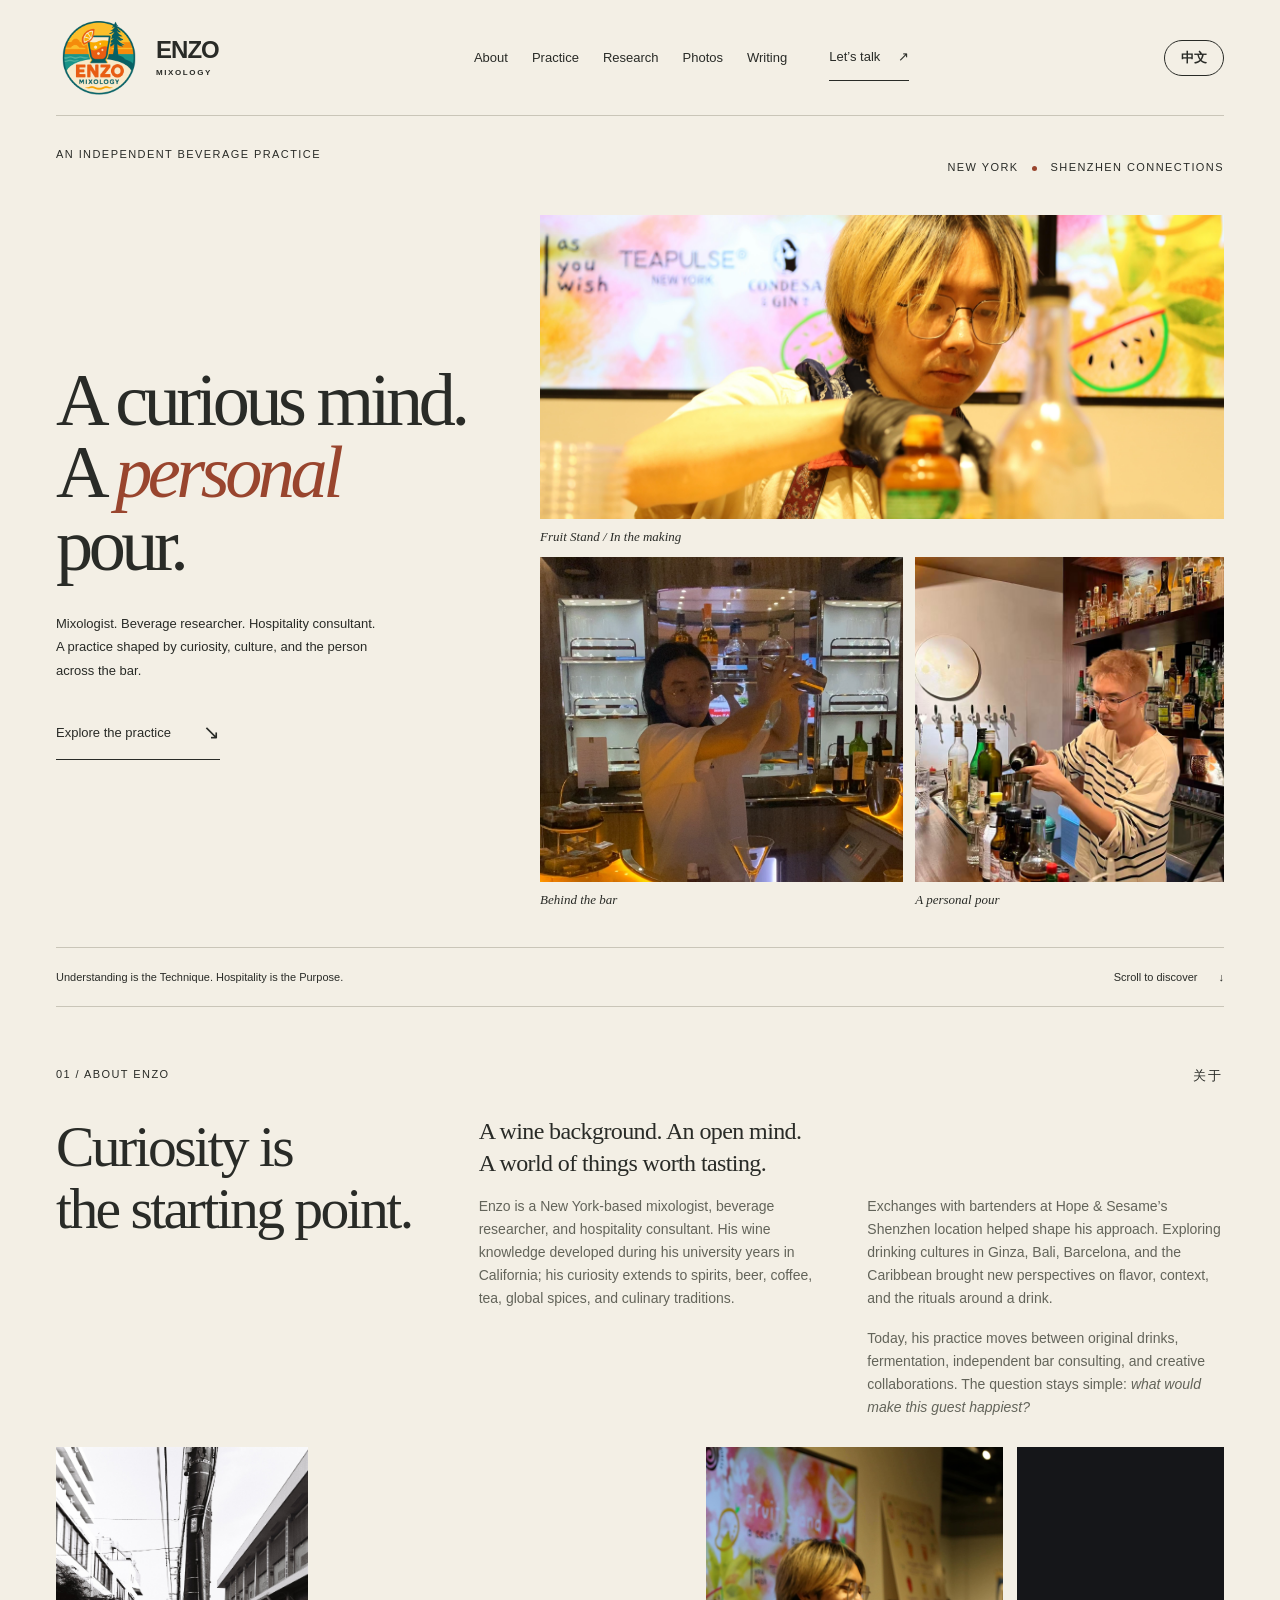
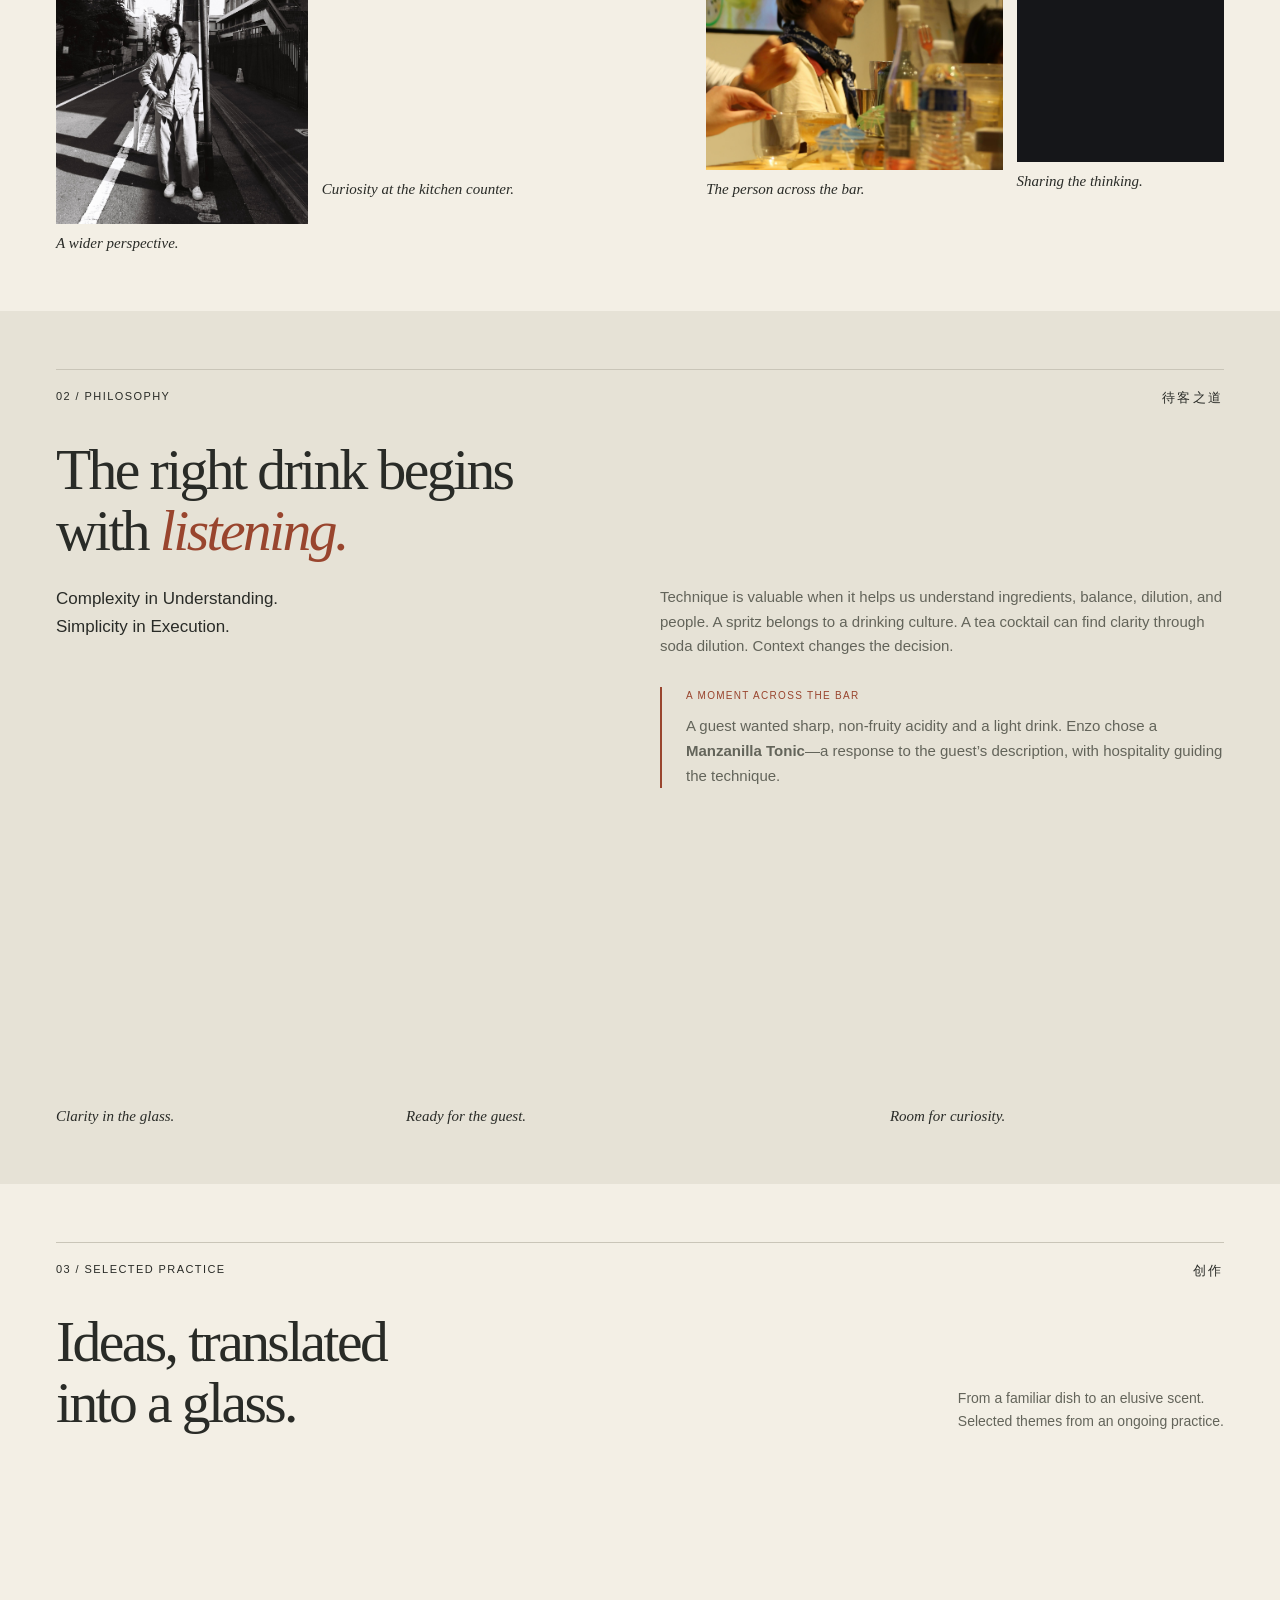
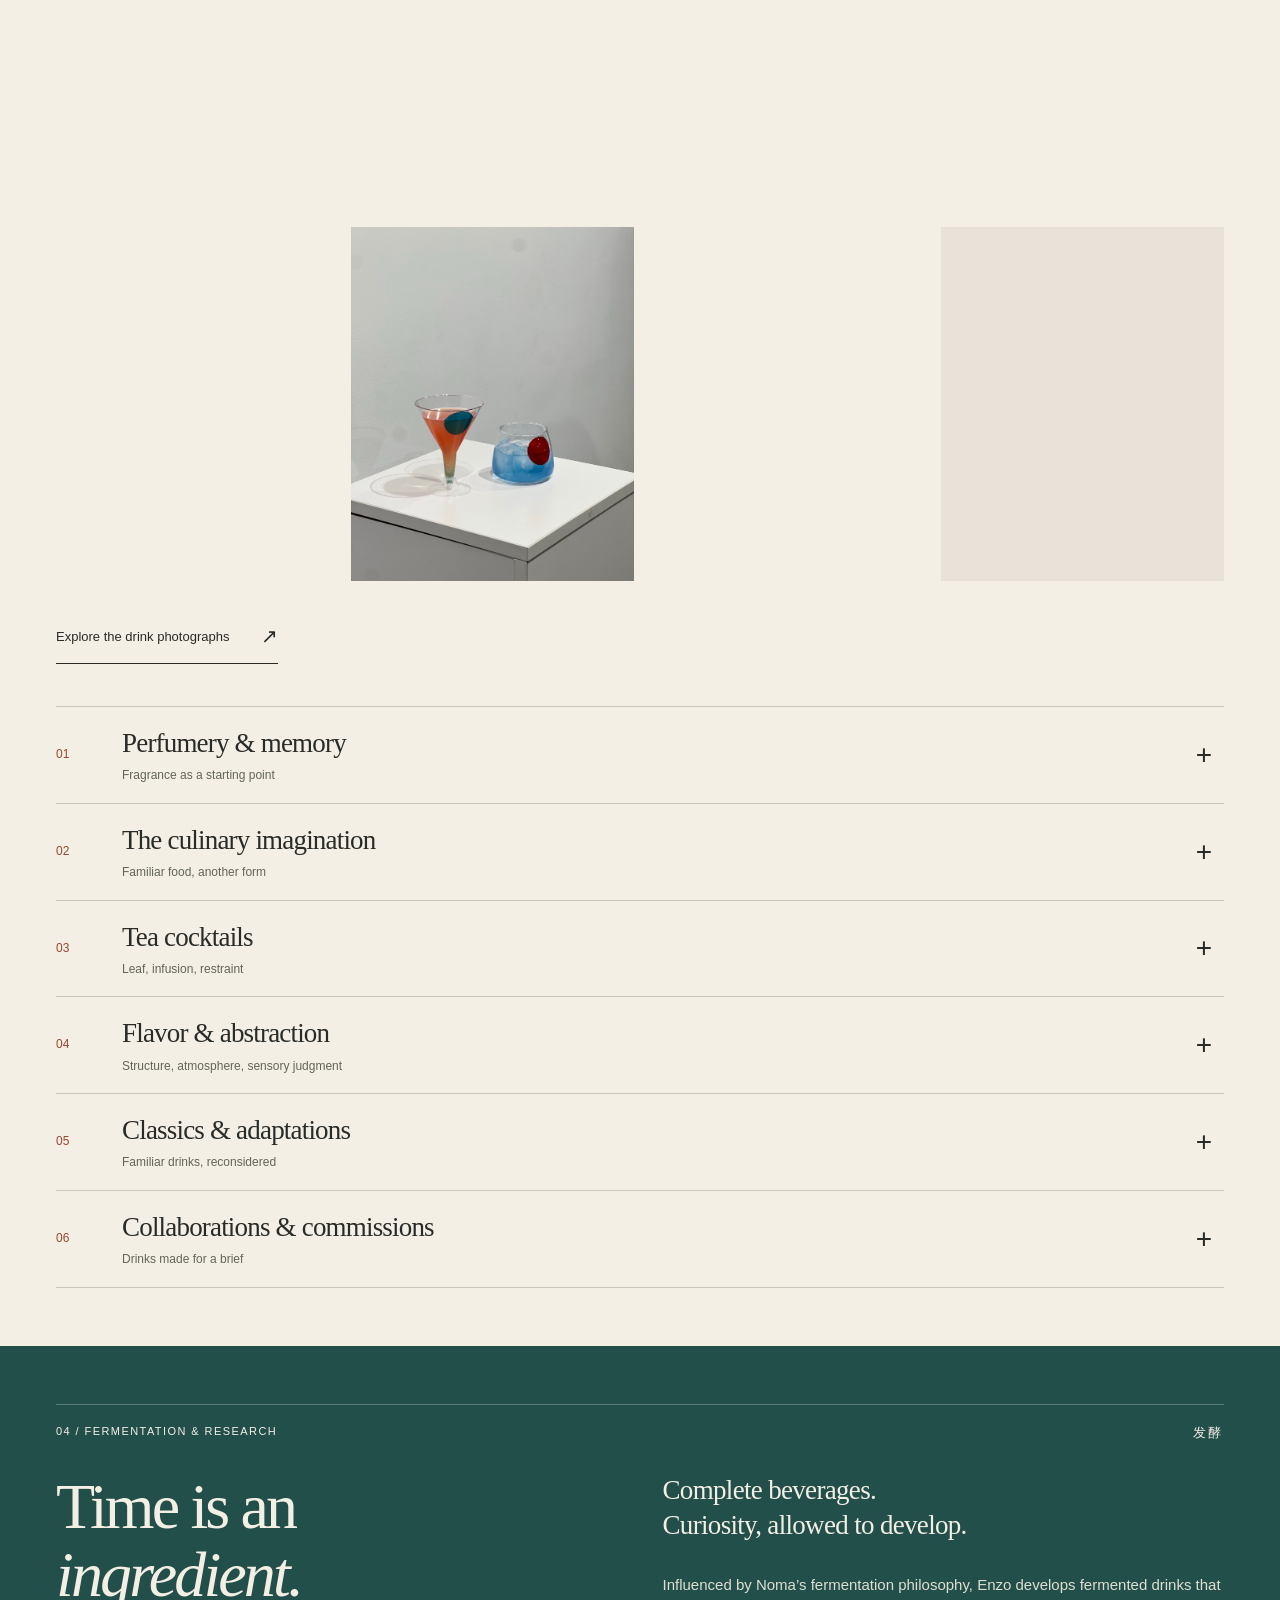
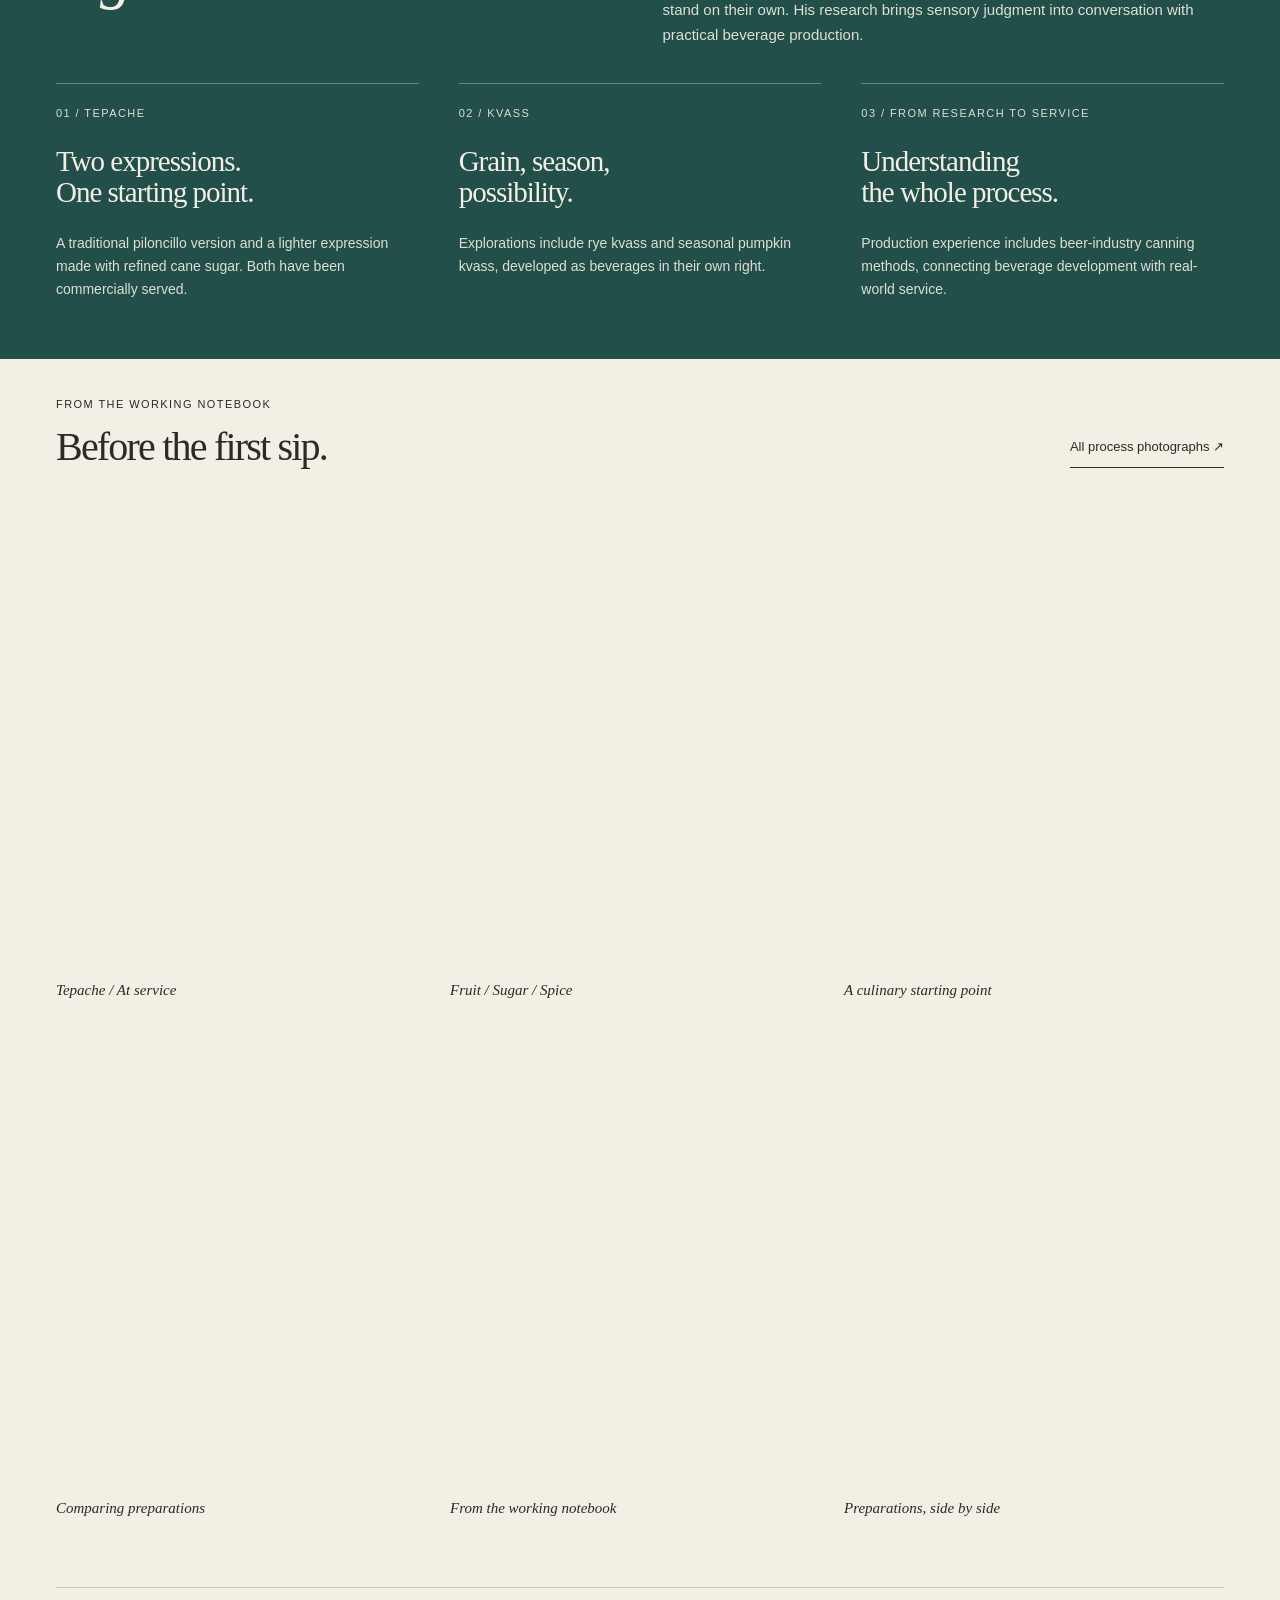
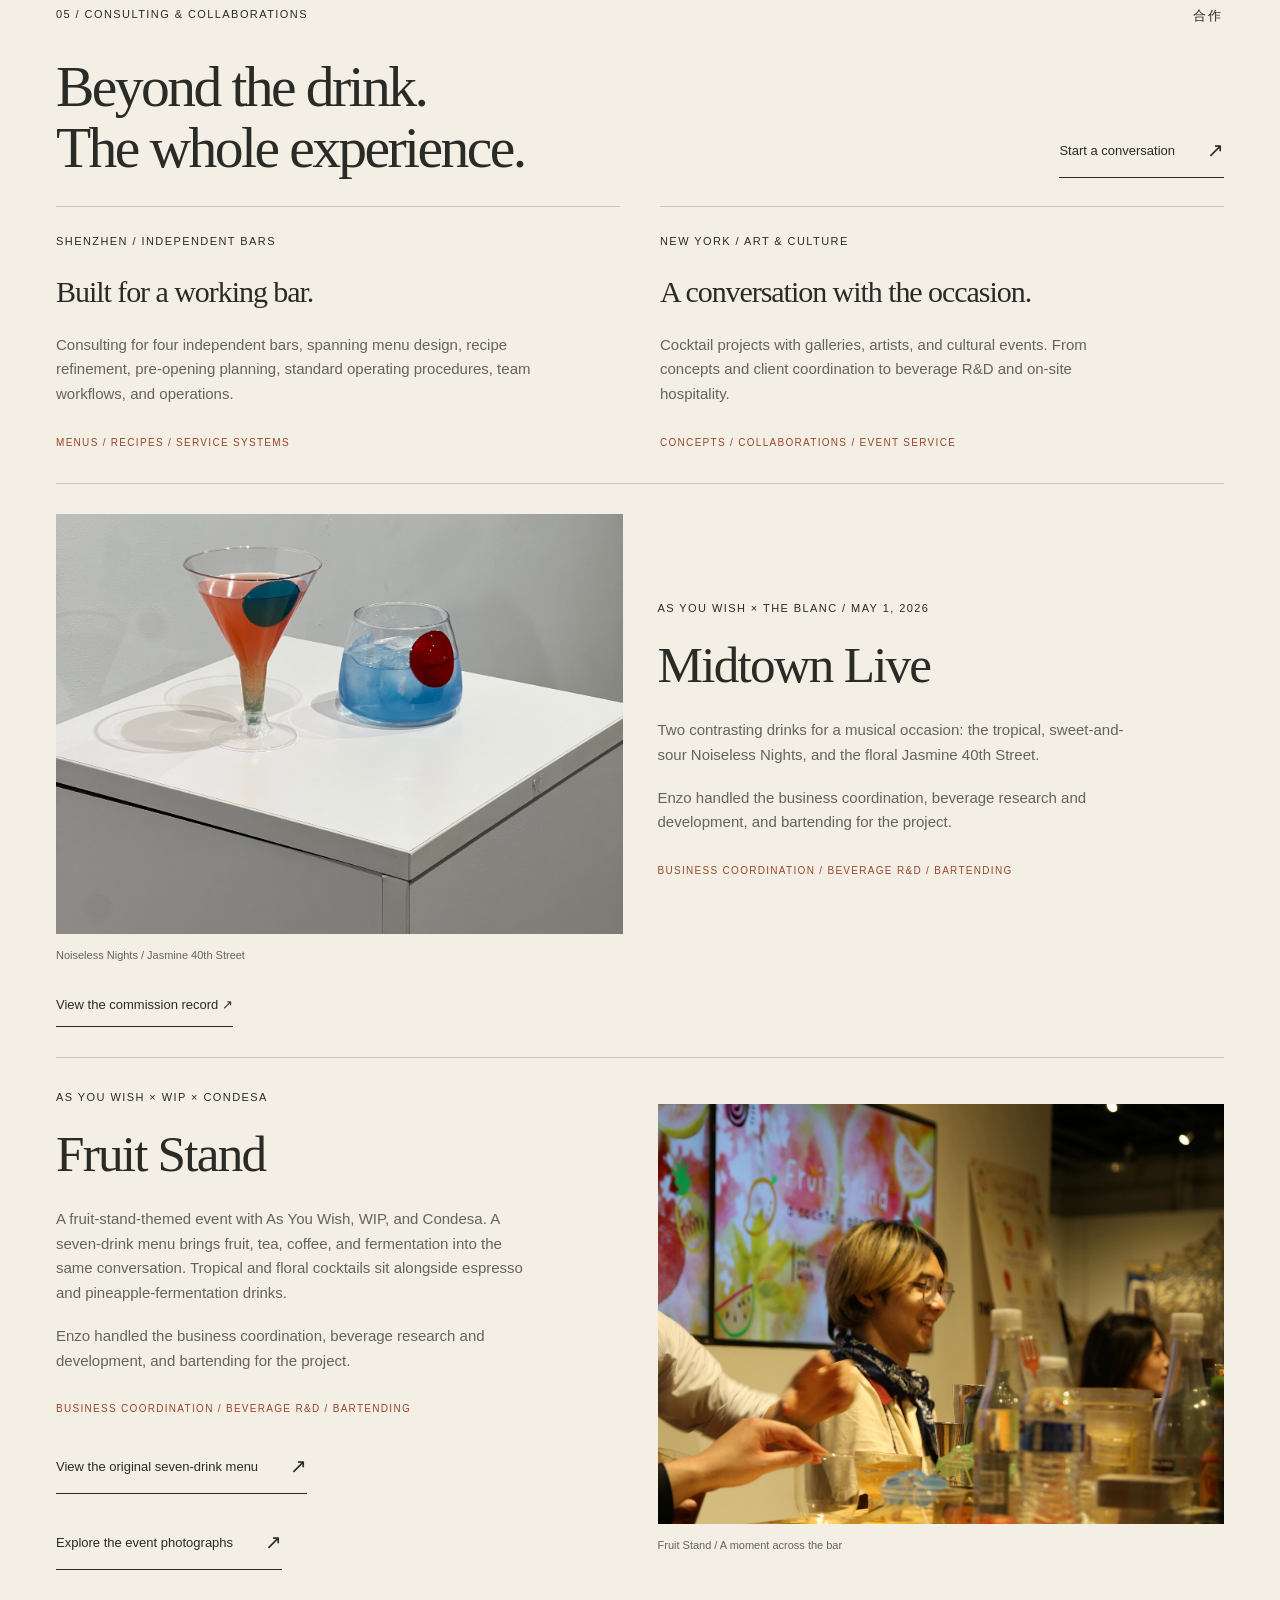
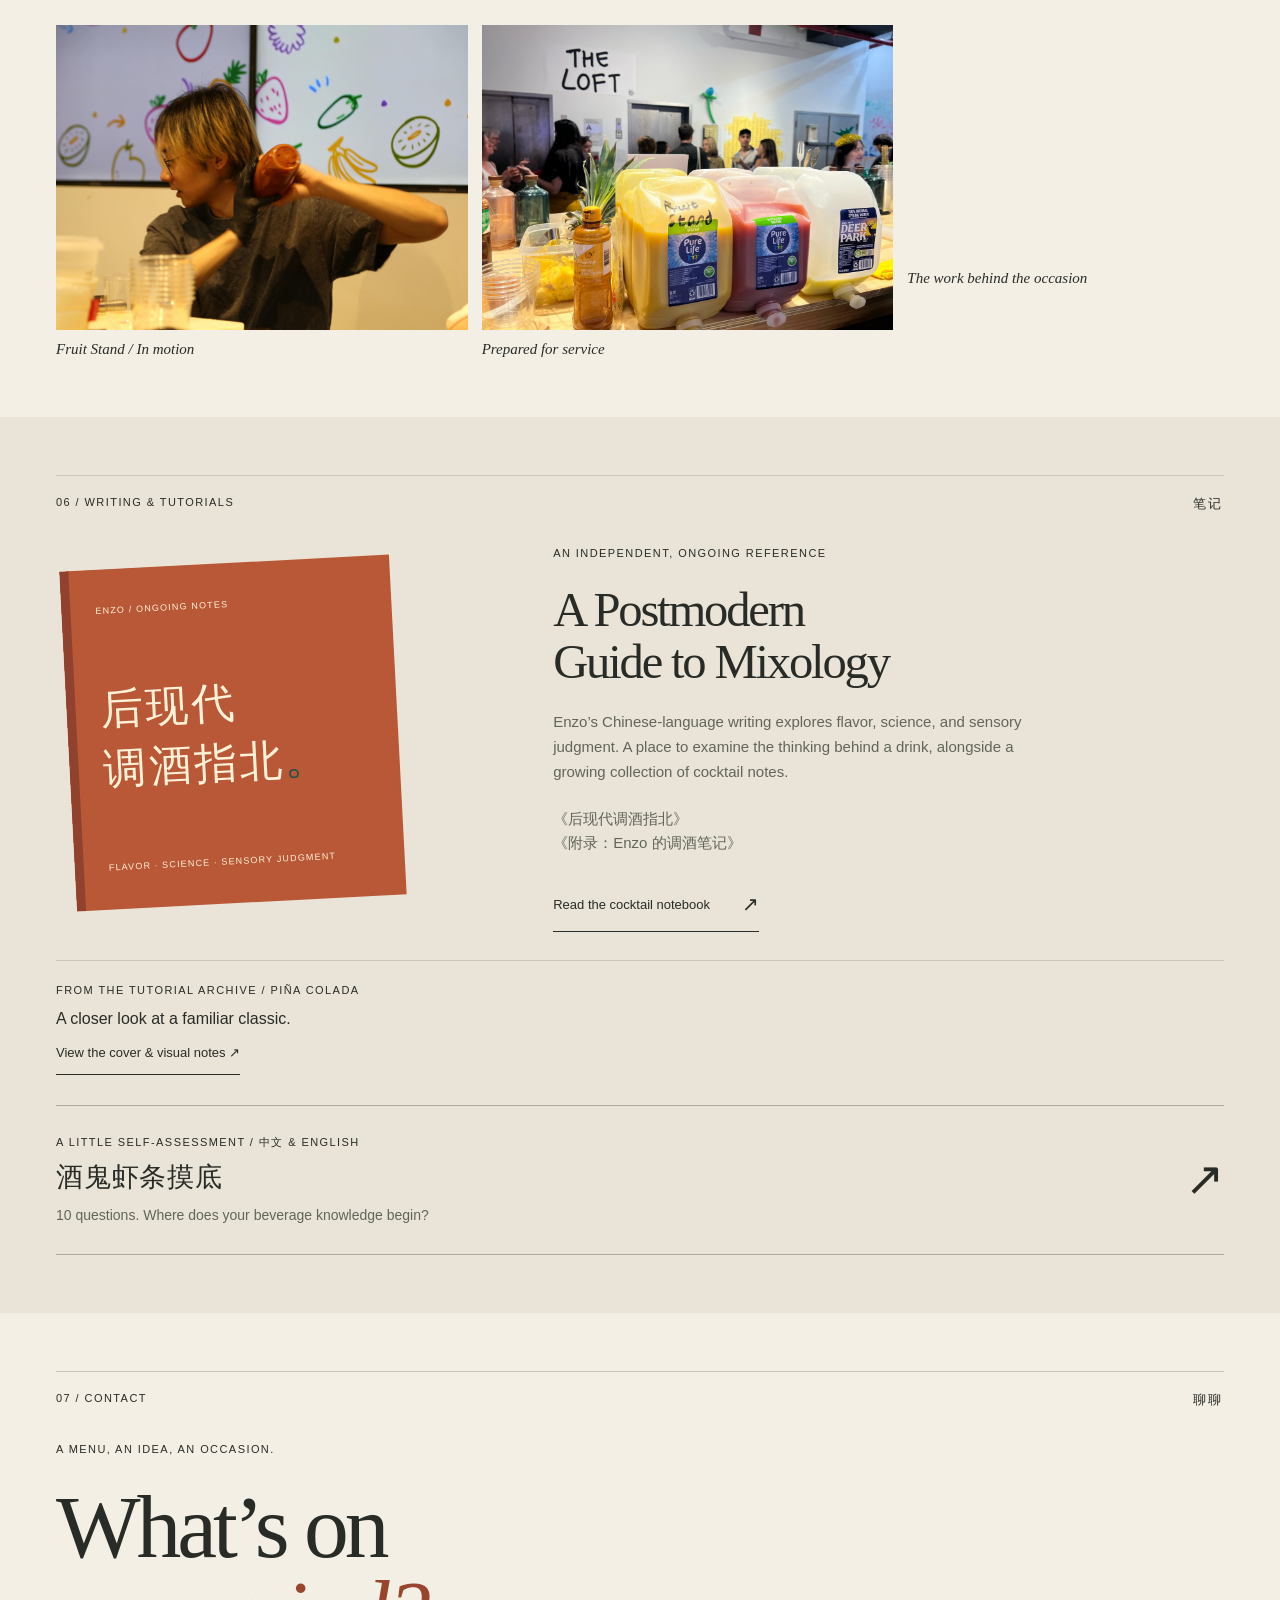
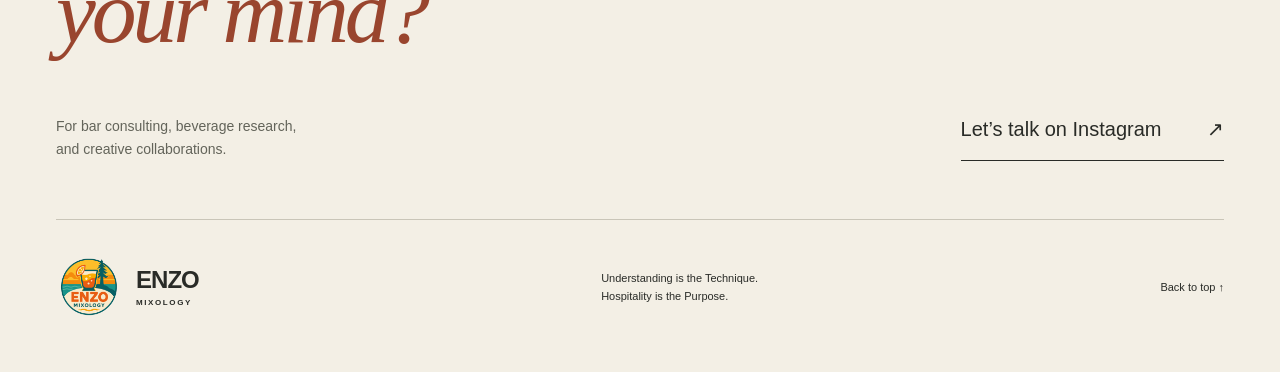
==== commit 9832573f: "Add English/Chinese language switch to the homepage and photo journal Co-Authored-By: Claude Opus 5." ====
--- a/index.html
+++ b/index.html
@@ -12,13 +12,13 @@
   <meta property="og:description" content="Understanding is the Technique. Hospitality is the Purpose.">
   <meta property="og:url" content="https://rqguan.github.io/bartending/">
   <link rel="stylesheet" href="assets/site.css">
-  <script src="assets/site.js" defer></script>
+  <script src="assets/site.js" defer></script><script src="assets/i18n.js" defer></script>
 </head>
 <body class="editorial-home">
   <a class="skip-link" href="#main">Skip to content</a>
   <header class="site-header wrap">
     <a class="brand-link" href="./" aria-label="Enzo Mixology home"><img src="assets/ChatGPT%20Image%20Apr%2011%2C%202025%2C%2006_52_06%20PM.png" width="1024" height="1024" loading="eager" decoding="async" alt="Enzo Mixology orange and teal logo" ><span class="brand-name">ENZO<small>MIXOLOGY</small></span></a>
-    <button class="menu-toggle" type="button" aria-expanded="false" aria-controls="site-nav" hidden>Menu <span aria-hidden="true">+</span></button>
+    <button type="button" class="lang-toggle" lang="zh-CN" aria-label="切换到中文" hidden>中文</button><button class="menu-toggle" type="button" aria-expanded="false" aria-controls="site-nav" hidden>Menu <span aria-hidden="true">+</span></button>
     <nav id="site-nav" aria-label="Main navigation">
       <a href="#about">About</a><a href="#practice">Practice</a><a href="#research">Research</a><a href="journal.html">Photos</a><a href="#writing">Writing</a><a class="nav-contact" href="#contact">Let’s talk <span aria-hidden="true">↗</span></a>
     </nav>
@@ -118,7 +118,7 @@
         <div class="writing-grid"><div class="book-type" aria-hidden="true"><span>ENZO / ONGOING NOTES</span><p lang="zh-CN">后现代<br>调酒指北<span class="book-dot">。</span></p><span>FLAVOR · SCIENCE · SENSORY JUDGMENT</span></div>
           <div class="writing-copy"><p class="eyebrow">An independent, ongoing reference</p><h2 id="writing-title">A Postmodern<br>Guide to Mixology</h2><p>Enzo’s Chinese-language writing explores flavor, science, and sensory judgment. A place to examine the thinking behind a drink, alongside a growing collection of cocktail notes.</p><p lang="zh-CN" class="chinese-title">《后现代调酒指北》<br>《附录：Enzo 的调酒笔记》</p><a class="text-link" href="https://fluidstates.notion.site/Enzo-38f30266ff8b806386fde025f4b54325">Read the cocktail notebook <span aria-hidden="true">↗</span></a></div></div>
         <aside class="tutorial-note"><p class="eyebrow">From the tutorial archive / Piña Colada</p><p>A closer look at a familiar classic.</p><a class="text-link" href="journal.html#visual-notes">View the cover &amp; visual notes ↗</a></aside>
-        <a class="quiz-link" href="cocktailtest/"><div><p class="eyebrow">A little self-assessment / 中文</p><h3 lang="zh-CN">酒鬼虾条摸底</h3><p>10 questions. Where does your beverage knowledge begin?</p></div><span class="quiz-arrow" aria-hidden="true">↗</span><span class="sr-only">Open the cocktail knowledge quiz</span></a>
+        <a class="quiz-link" href="cocktailtest/"><div><p class="eyebrow">A little self-assessment / 中文 &amp; English</p><h3 lang="zh-CN">酒鬼虾条摸底</h3><p>10 questions. Where does your beverage knowledge begin?</p></div><span class="quiz-arrow" aria-hidden="true">↗</span><span class="sr-only">Open the cocktail knowledge quiz</span></a>
       </div>
     </section>
 
--- a/assets/site.css
+++ b/assets/site.css
@@ -30,3 +30,4 @@
 
 .image-note{font-size:12px;color:var(--muted);margin-top:20px}.mosaic-bar img{object-position:50% 35%}
 .practice-menus{display:grid;grid-template-columns:repeat(2,minmax(0,1fr));gap:16px;margin:22px 0 8px}.practice-menus figure:last-child:nth-child(odd){grid-column:1/-1}.practice-menus img{aspect-ratio:auto;background:#e8e2d9}.practice-menus figcaption{color:var(--ink)}@media(max-width:720px){.practice-menus{grid-template-columns:1fr;gap:20px}}
+.lang-toggle{font:inherit;font-size:13px;font-weight:600;min-height:36px;padding:6px 16px;border:1px solid var(--ink);background:transparent;color:var(--ink);border-radius:999px;cursor:pointer;flex-shrink:0}.lang-toggle:hover{background:var(--ink);color:var(--paper)}.site-header .lang-toggle{order:5}.header-actions{display:flex;align-items:center;gap:24px}@media(max-width:720px){.site-header .lang-toggle{order:0;margin-left:auto;margin-right:10px}.site-header nav{order:6}.header-actions{gap:14px}}
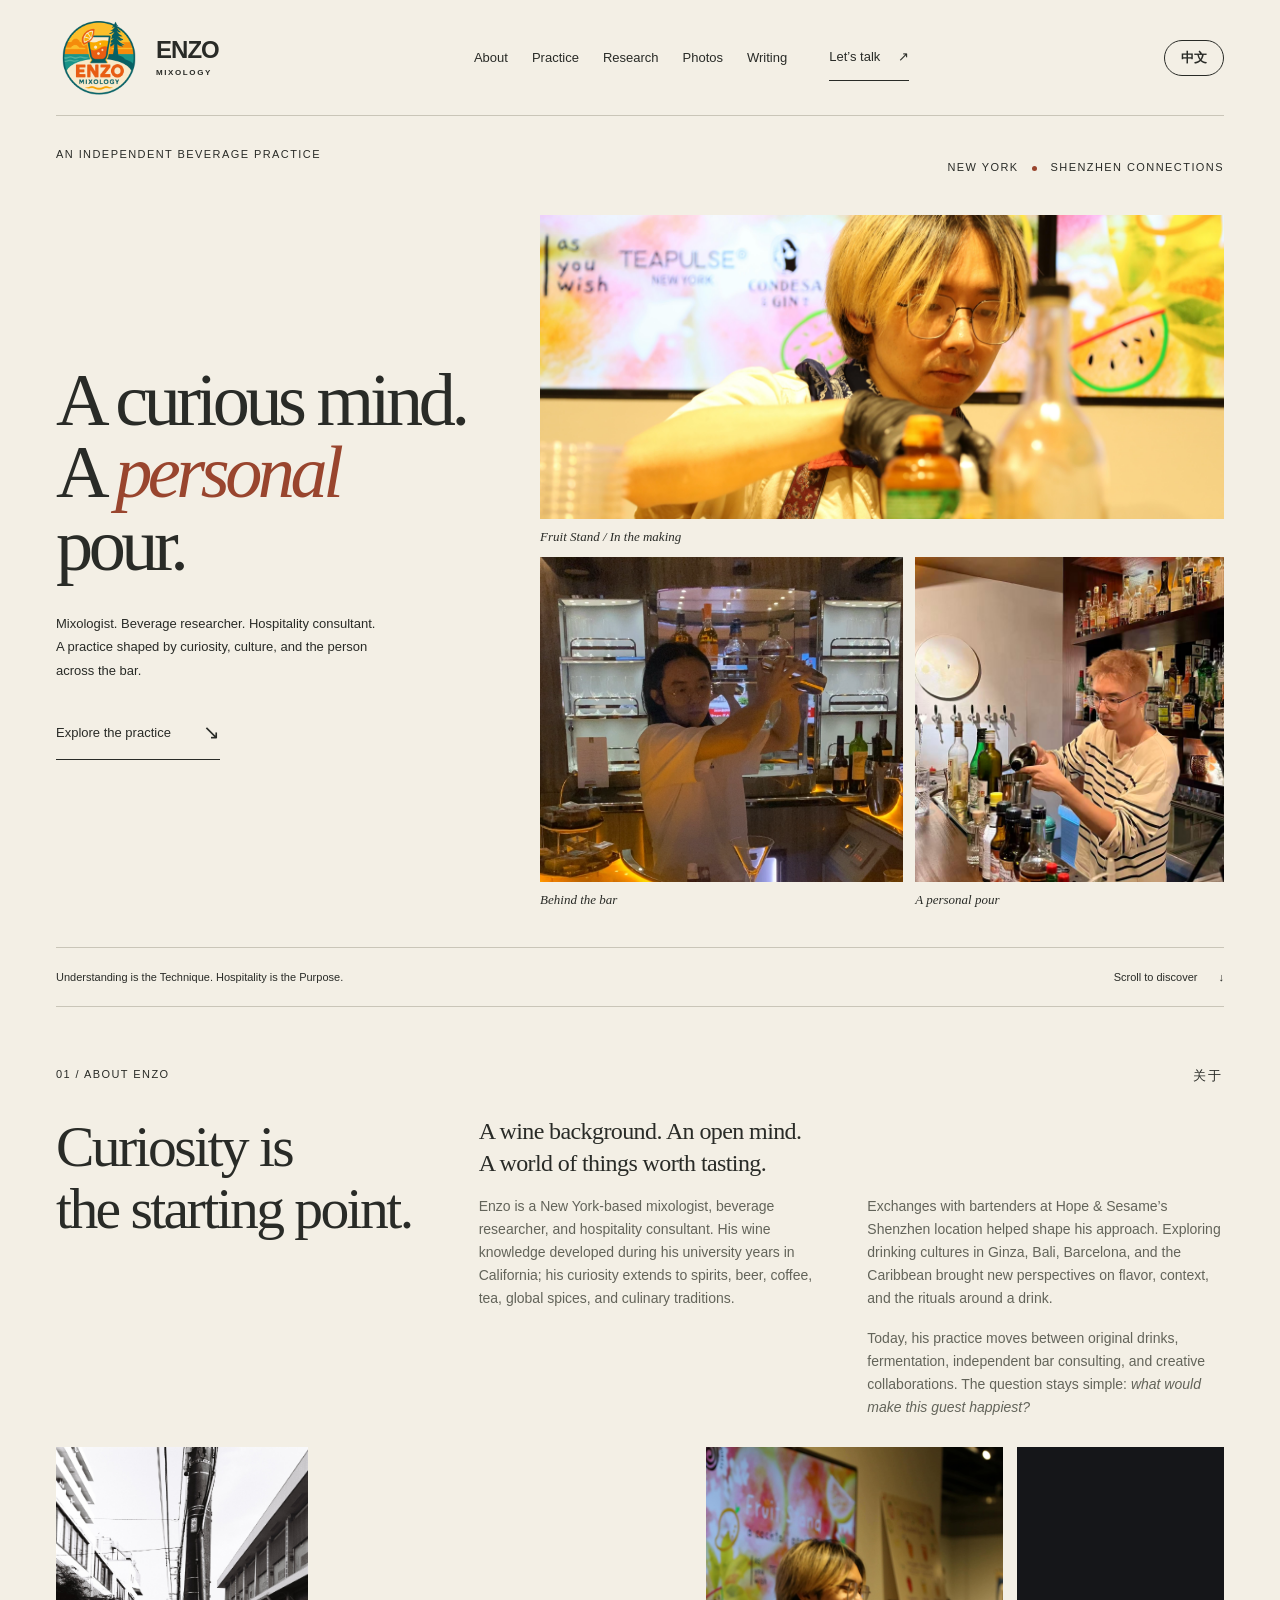
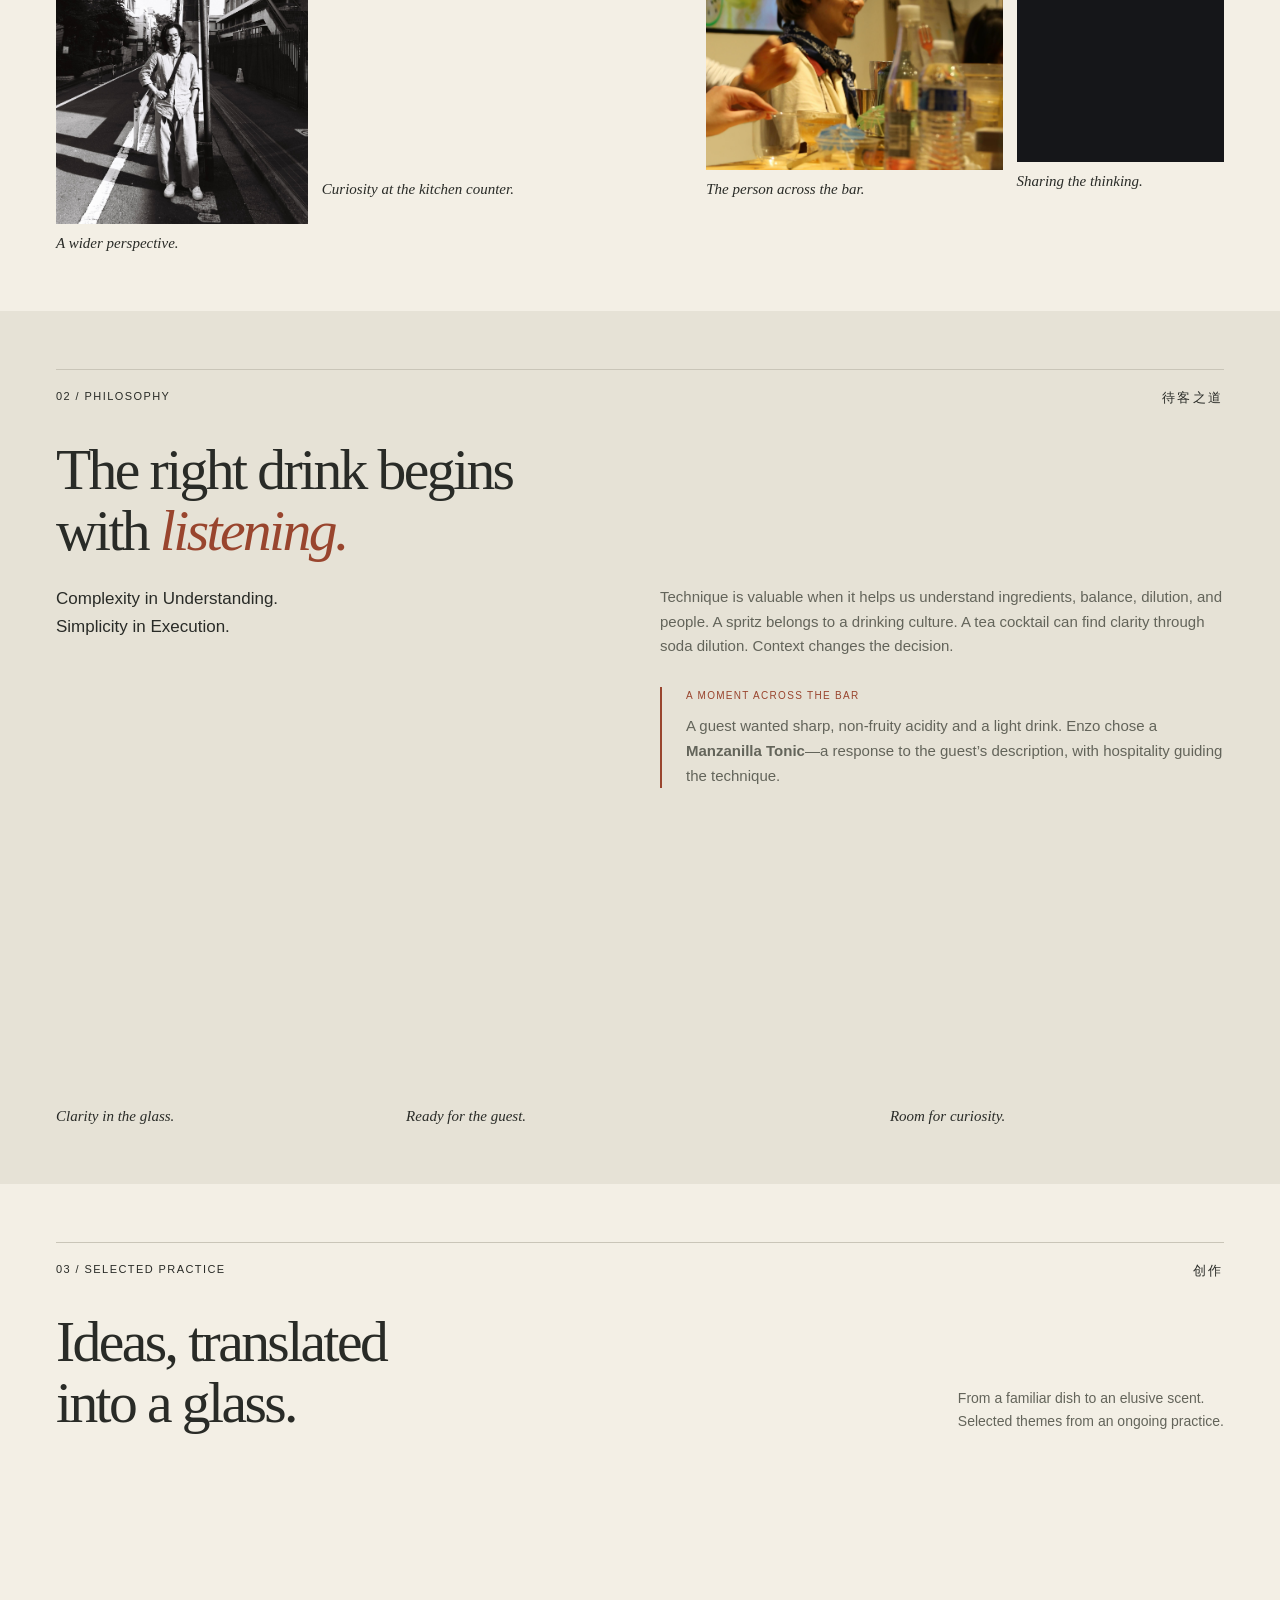
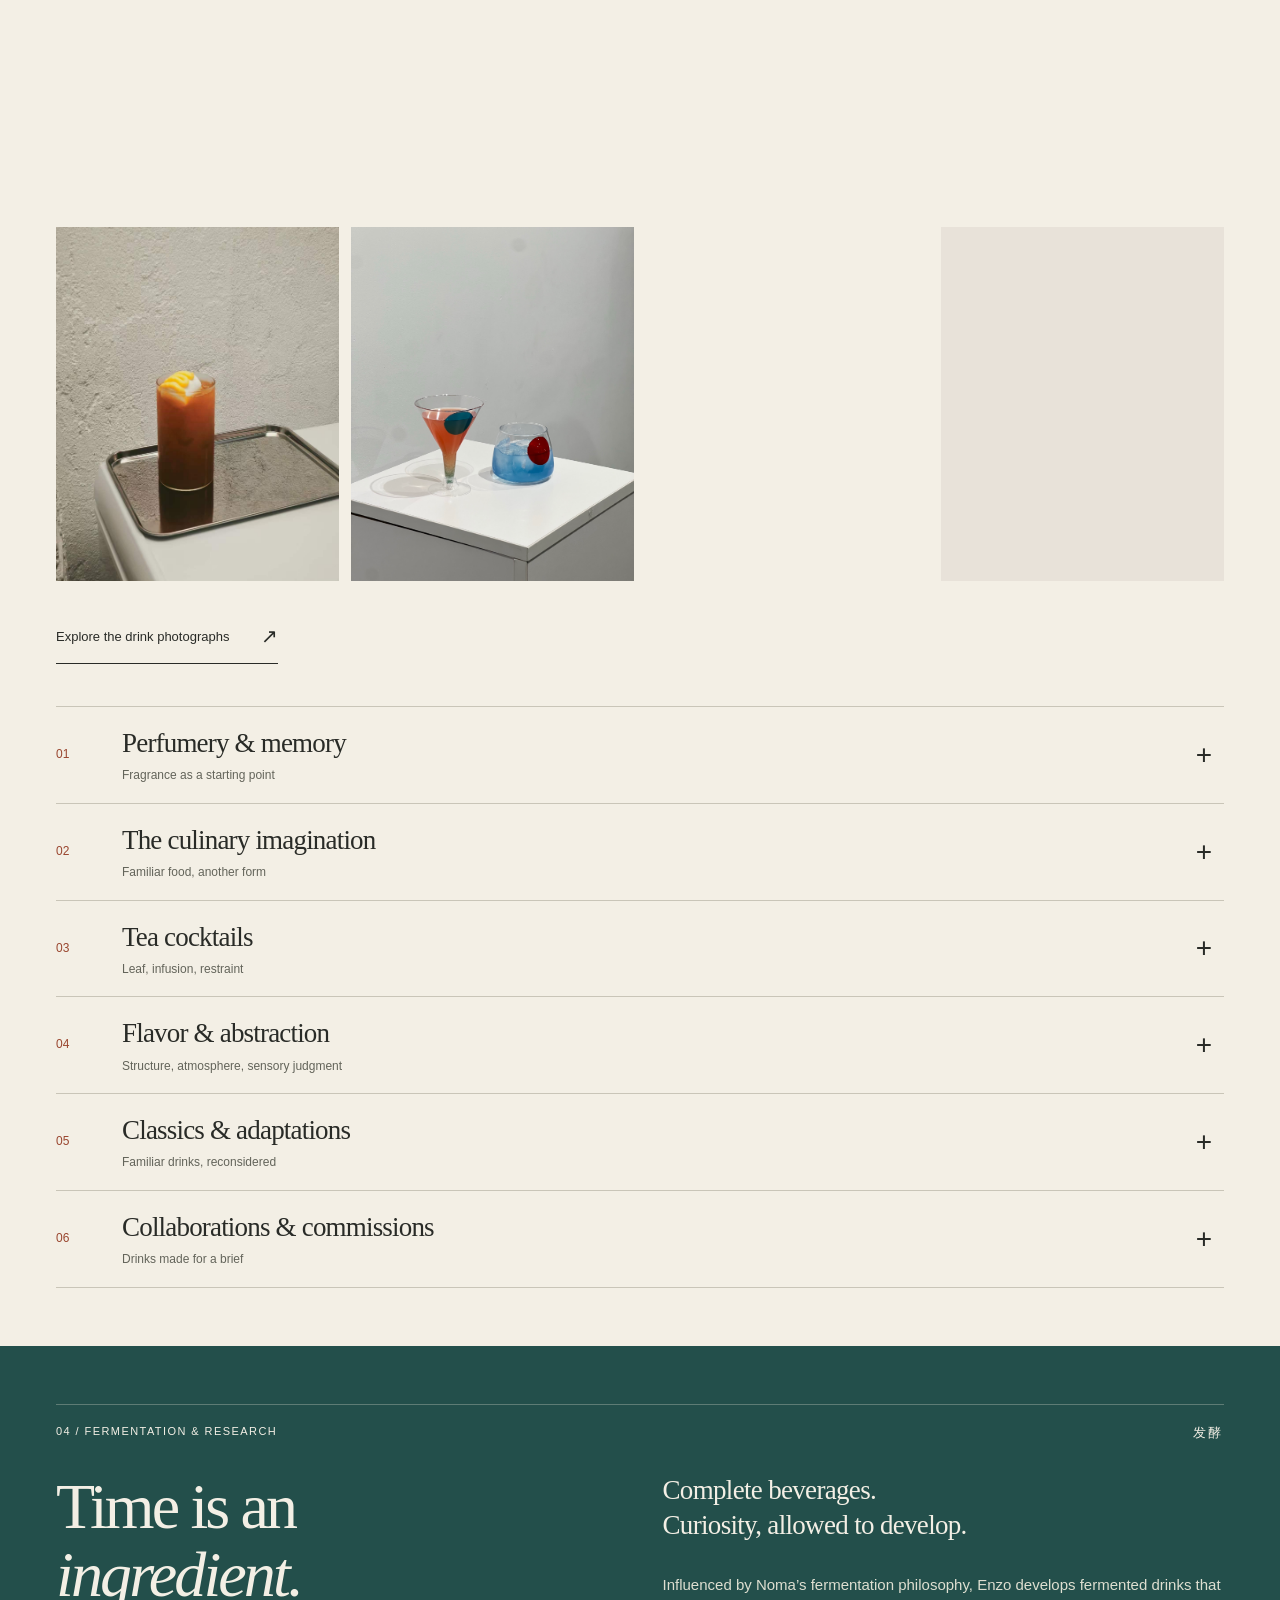
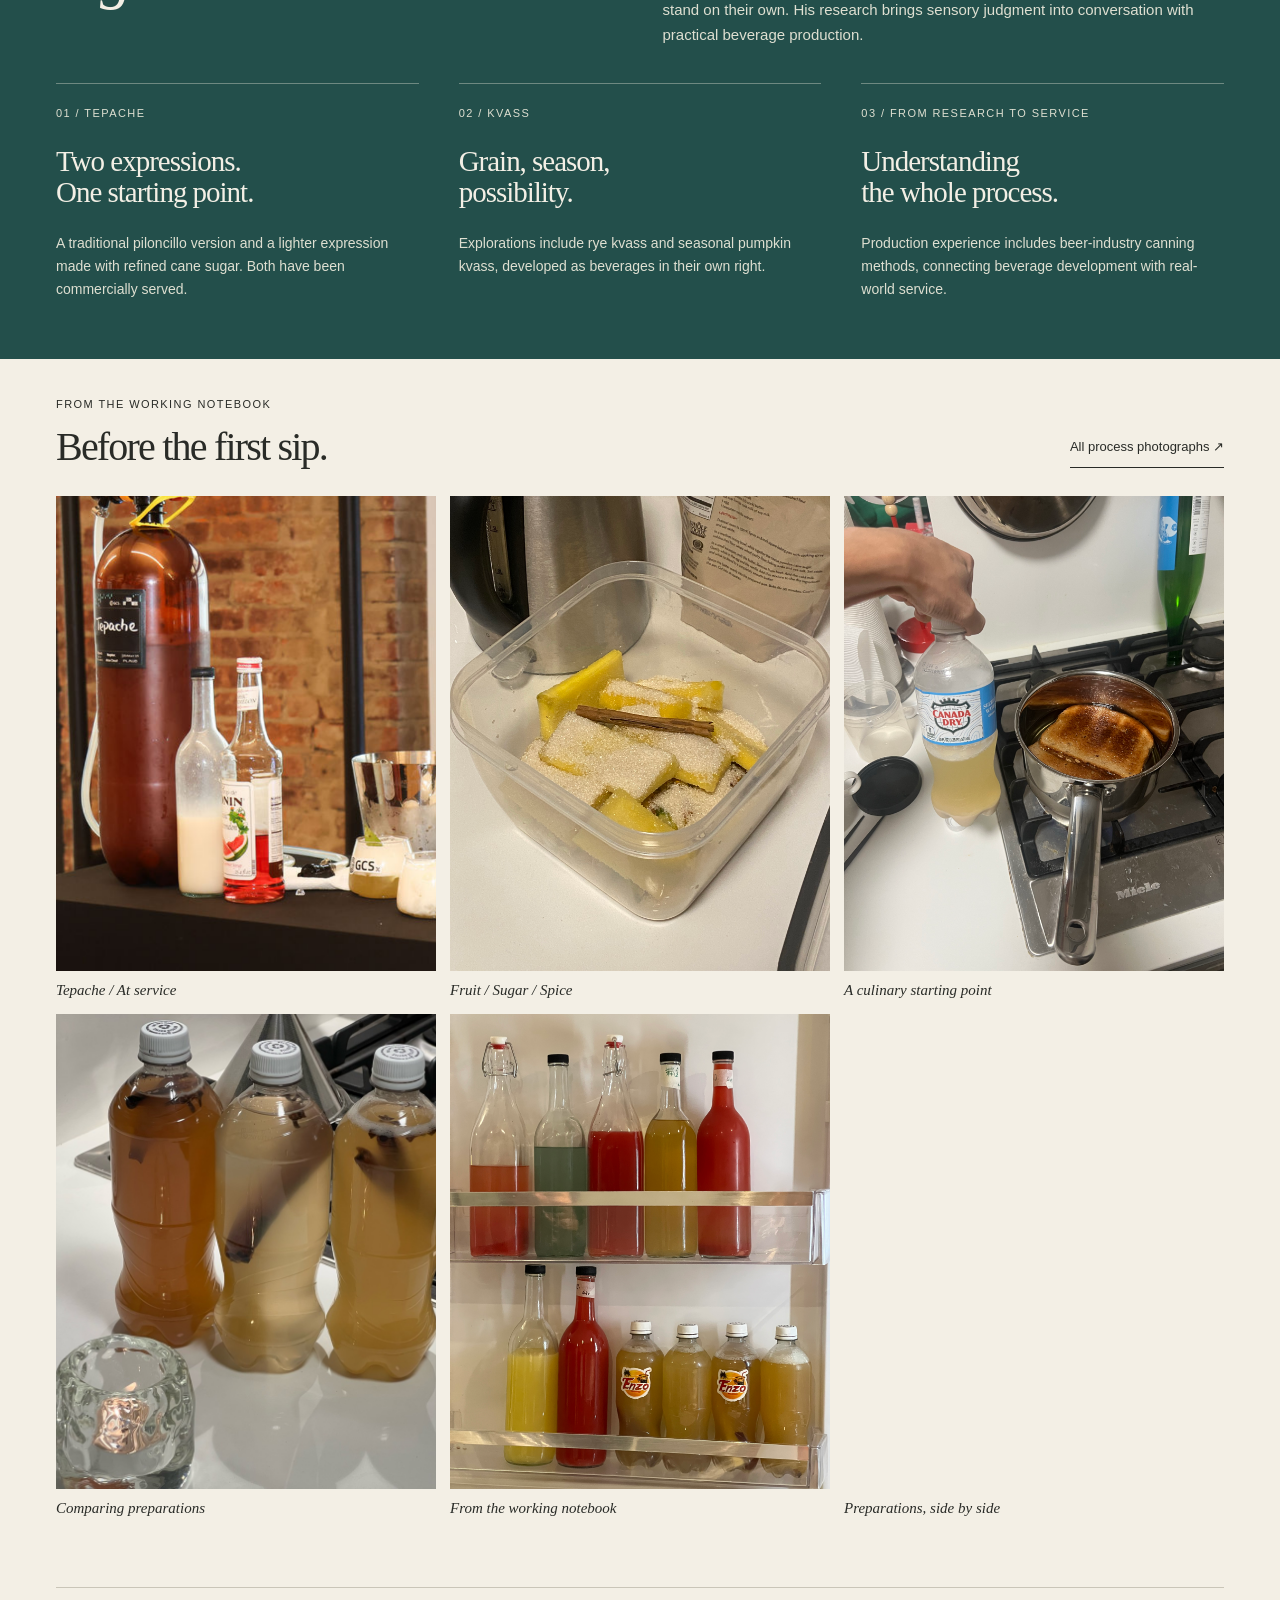
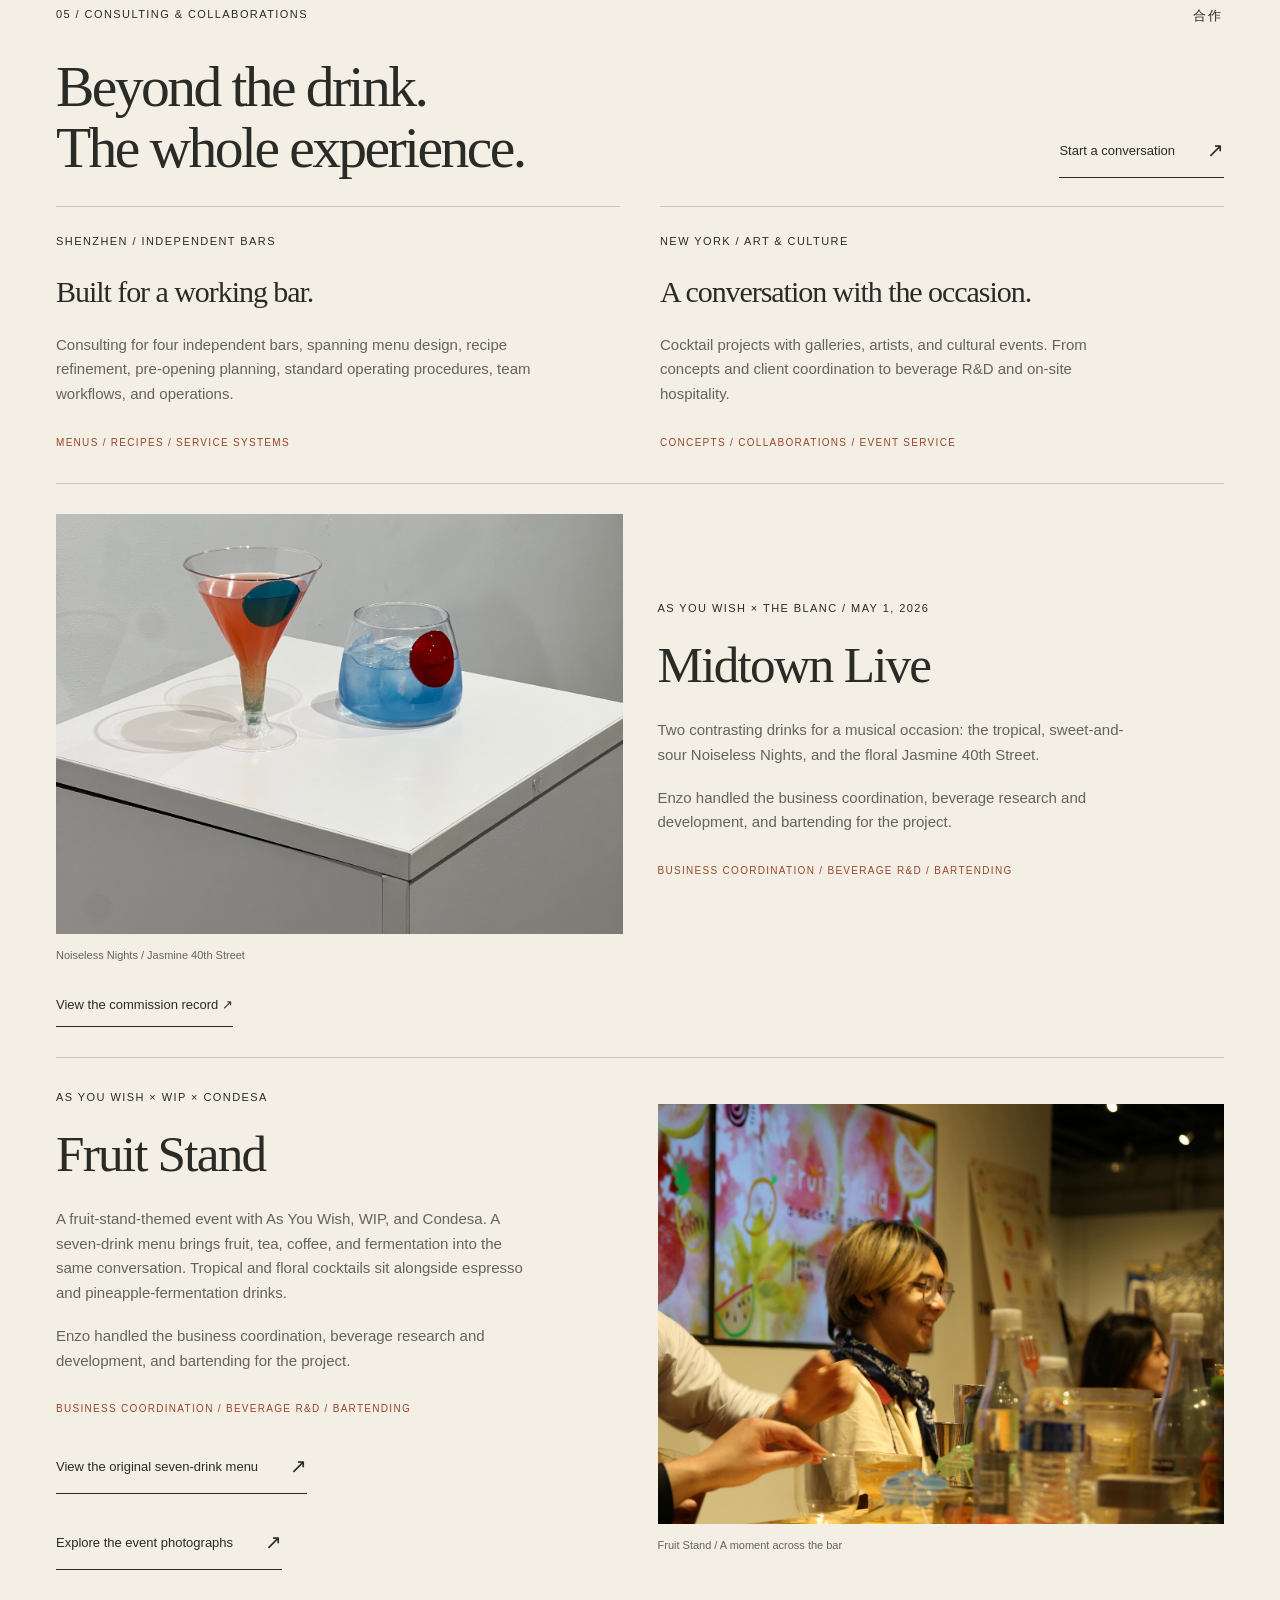
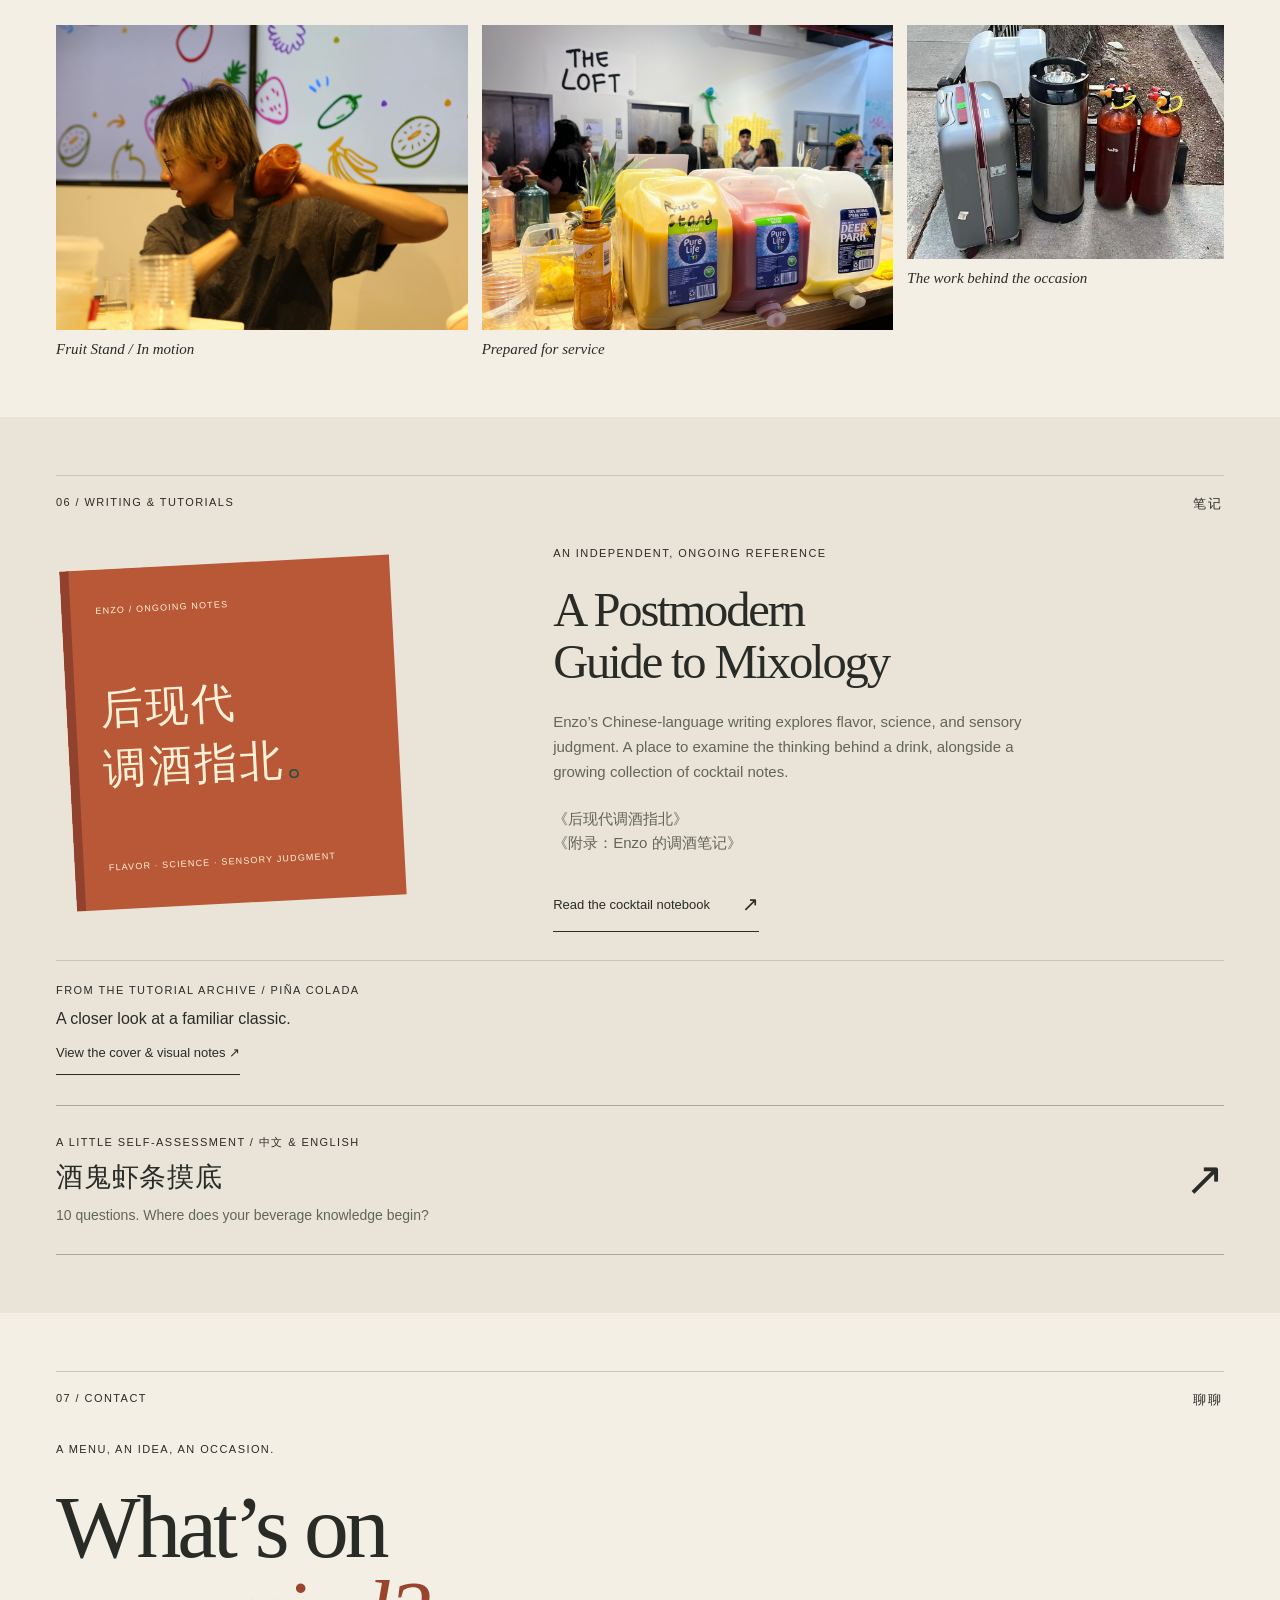
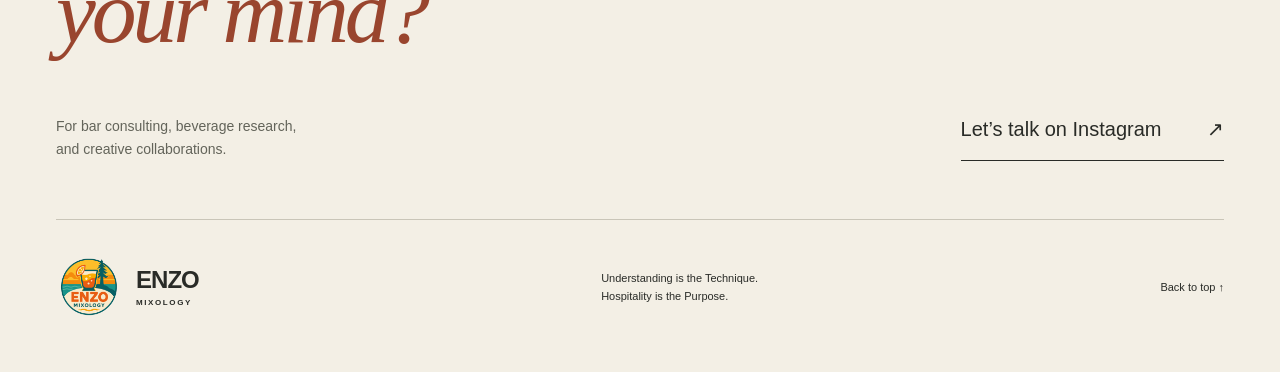
==== commit 1725e93f: "Use the reviewed Chinese reference copy for the language switch Co-Authored-By: Claude Opus 5.5 <nor" ====
--- a/index.html
+++ b/index.html
@@ -90,7 +90,7 @@
       </div>
     </section>
 
-    <section class="wrap research-contact-sheet" aria-label="From the working notebook"><div class="section-heading"><div><p class="eyebrow">From the working notebook</p><h2>Before the first sip.</h2></div><a class="text-link" href="journal.html#process">All process photographs ↗</a></div><div class="research-pictures"><figure class="editorial-photo research-service"><a href="assets/IMG_4015.png"><img src="assets/IMG_4015.png" width="1170" height="2532" loading="lazy" decoding="async" alt="A beverage vessel labelled Tepache at a service counter; supplied event photograph screenshot." ></a><figcaption>Tepache / At service</figcaption></figure><figure class="editorial-photo "><a href="assets/fruit-sugar-prep.jpg"><img src="assets/fruit-sugar-prep.jpg" width="2880" height="3840" loading="lazy" decoding="async" alt="Fruit, sugar and cinnamon in preparation."></a><figcaption>Fruit / Sugar / Spice</figcaption></figure><figure class="editorial-photo "><a href="assets/bread-preparation.jpg"><img src="assets/bread-preparation.jpg" width="2880" height="3840" loading="lazy" decoding="async" alt="Bread in a saucepan of liquid."></a><figcaption>A culinary starting point</figcaption></figure><figure class="editorial-photo "><a href="assets/bottled-samples.jpg"><img src="assets/bottled-samples.jpg" width="1280" height="960" loading="lazy" decoding="async" alt="Three bottles of preparations."></a><figcaption>Comparing preparations</figcaption></figure><figure class="editorial-photo "><a href="assets/IMG_3559.jpeg"><img src="assets/IMG_3559.jpeg" width="3024" height="4032" loading="lazy" decoding="async" alt="Bottled preparations in a refrigerator."></a><figcaption>From the working notebook</figcaption></figure><figure class="editorial-photo"><a href="assets/IMG_3544.jpeg"><img src="assets/IMG_3544.jpeg" width="4032" height="3024" loading="lazy" decoding="async" alt="Four bottled preparations on a refrigerator shelf." ></a><figcaption>Preparations, side by side</figcaption></figure></div></section>
+    <section class="wrap research-contact-sheet" aria-label="From the working notebook"><div class="section-heading"><div><p class="eyebrow">From the working notebook</p><h2>Before the first sip.</h2></div><a class="text-link" href="journal.html#process">All process photographs ↗</a></div><div class="research-pictures"><figure class="editorial-photo research-service"><a href="assets/IMG_4015.png"><img src="assets/IMG_4015.png" width="1170" height="2532" loading="lazy" decoding="async" alt="A beverage vessel labelled Tepache at a service counter; supplied event photograph screenshot." ></a><figcaption>Tepache / At service</figcaption></figure><figure class="editorial-photo "><a href="assets/fruit-sugar-prep.jpg"><img src="assets/fruit-sugar-prep.jpg" width="2880" height="3840" loading="lazy" decoding="async" alt="Fruit, sugar and cinnamon in preparation."></a><figcaption>Fruit / Sugar / Spice</figcaption></figure><figure class="editorial-photo "><a href="assets/bread-preparation.jpg"><img src="assets/bread-preparation.jpg" width="2880" height="3840" loading="lazy" decoding="async" alt="Bread in a saucepan of liquid."></a><figcaption>A culinary starting point</figcaption></figure><figure class="editorial-photo "><a href="assets/bottled-samples.jpg"><img src="assets/bottled-samples.jpg" width="1280" height="960" loading="lazy" decoding="async" alt="Three bottles of preparations."></a><figcaption>Comparing preparations</figcaption></figure><figure class="editorial-photo "><a href="assets/IMG_3559.jpeg"><img src="assets/IMG_3559.jpeg" width="3024" height="4032" loading="lazy" decoding="async" alt="Bottled preparations in a refrigerator."></a><figcaption data-zh="工作记录中的一页">From the working notebook</figcaption></figure><figure class="editorial-photo"><a href="assets/IMG_3544.jpeg"><img src="assets/IMG_3544.jpeg" width="4032" height="3024" loading="lazy" decoding="async" alt="Four bottled preparations on a refrigerator shelf." ></a><figcaption>Preparations, side by side</figcaption></figure></div></section>
 
     <section id="collaborations" class="section wrap" aria-labelledby="collab-title">
       <div class="section-label"><span>05 / Consulting &amp; collaborations</span><span lang="zh-CN">合作</span></div>
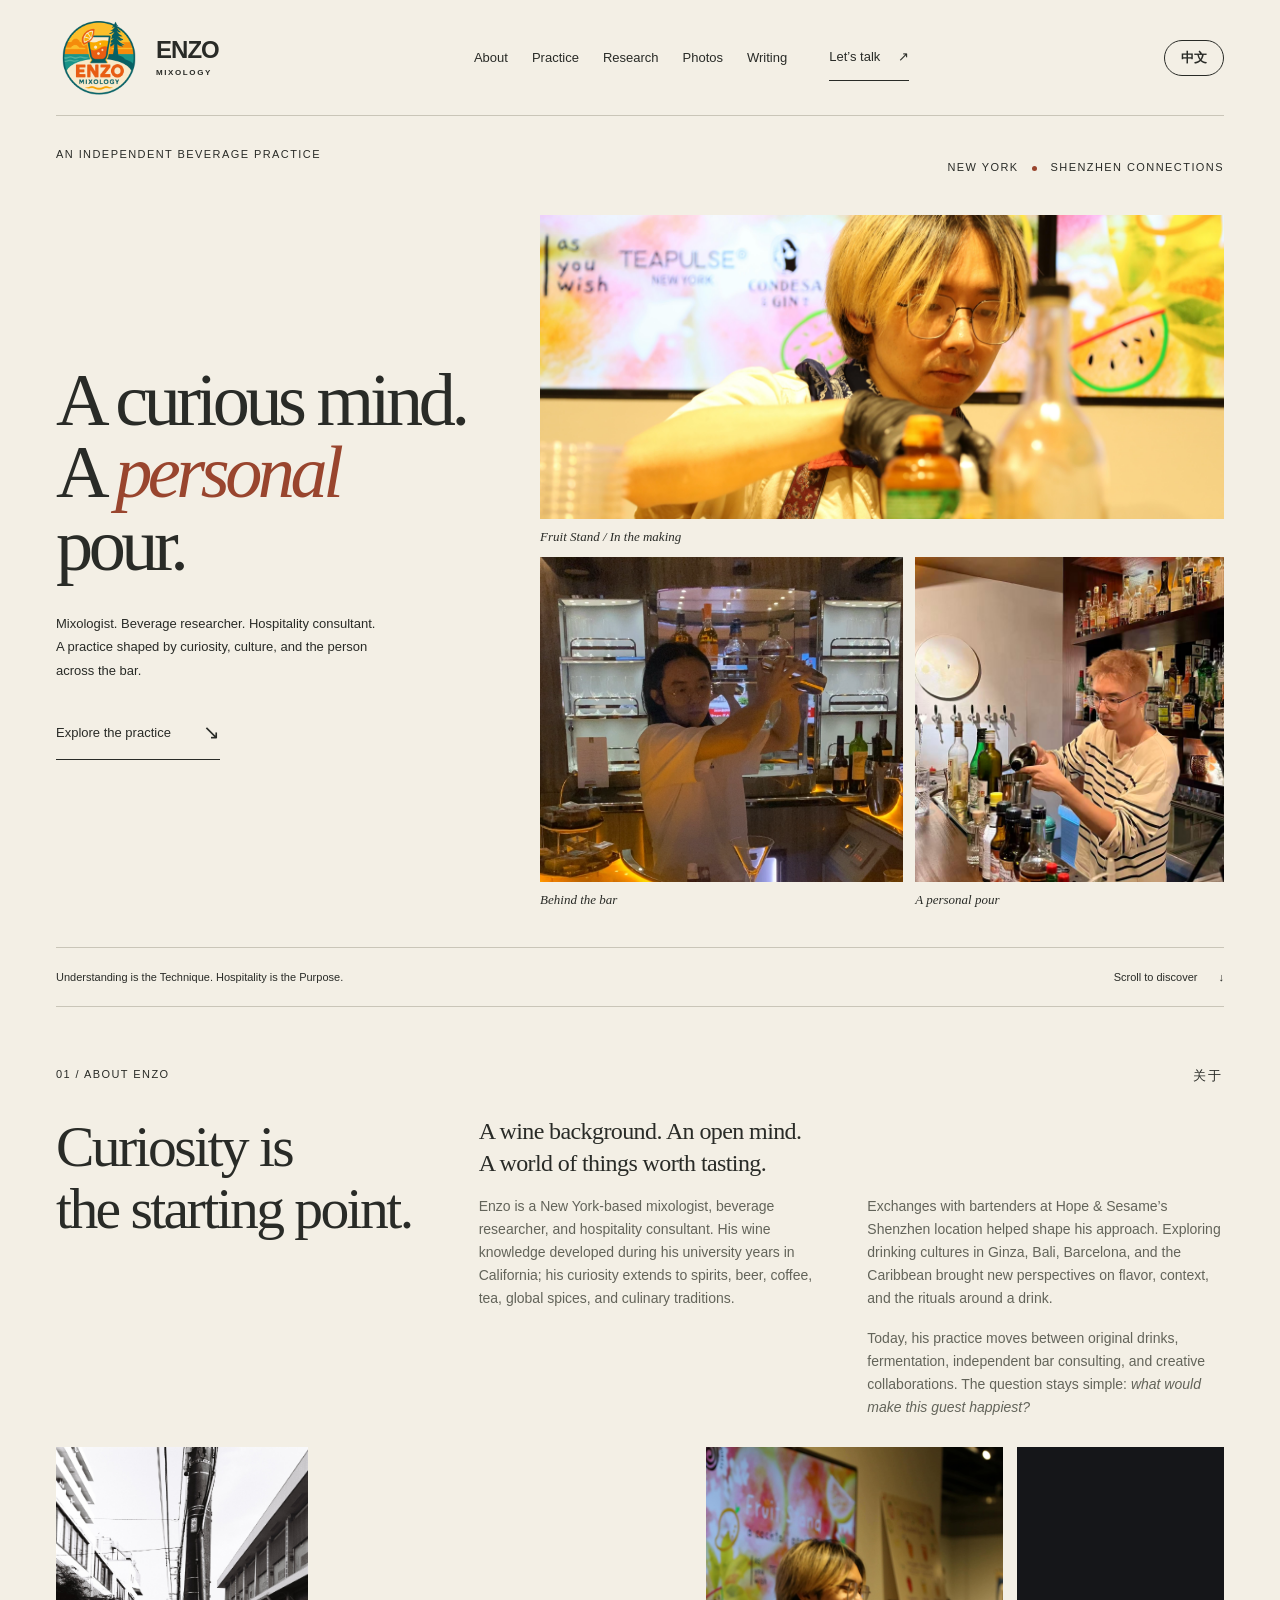
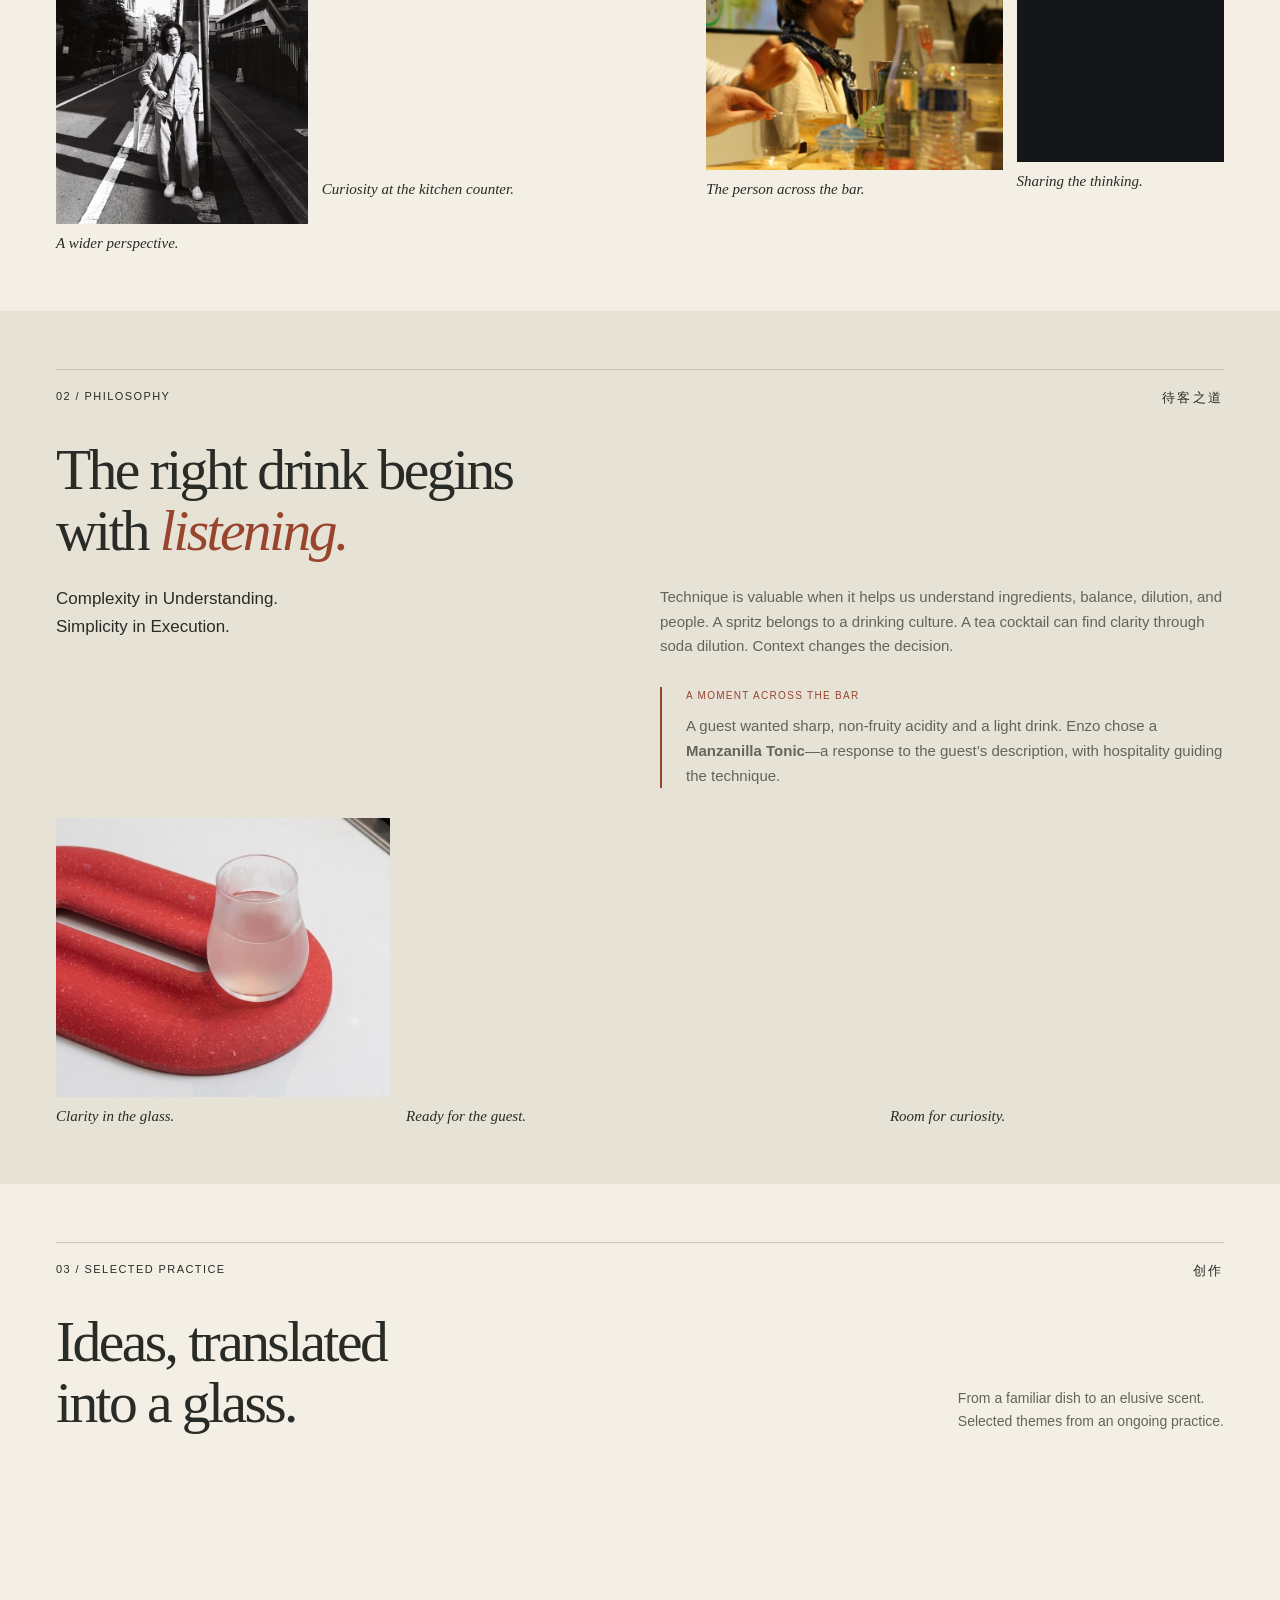
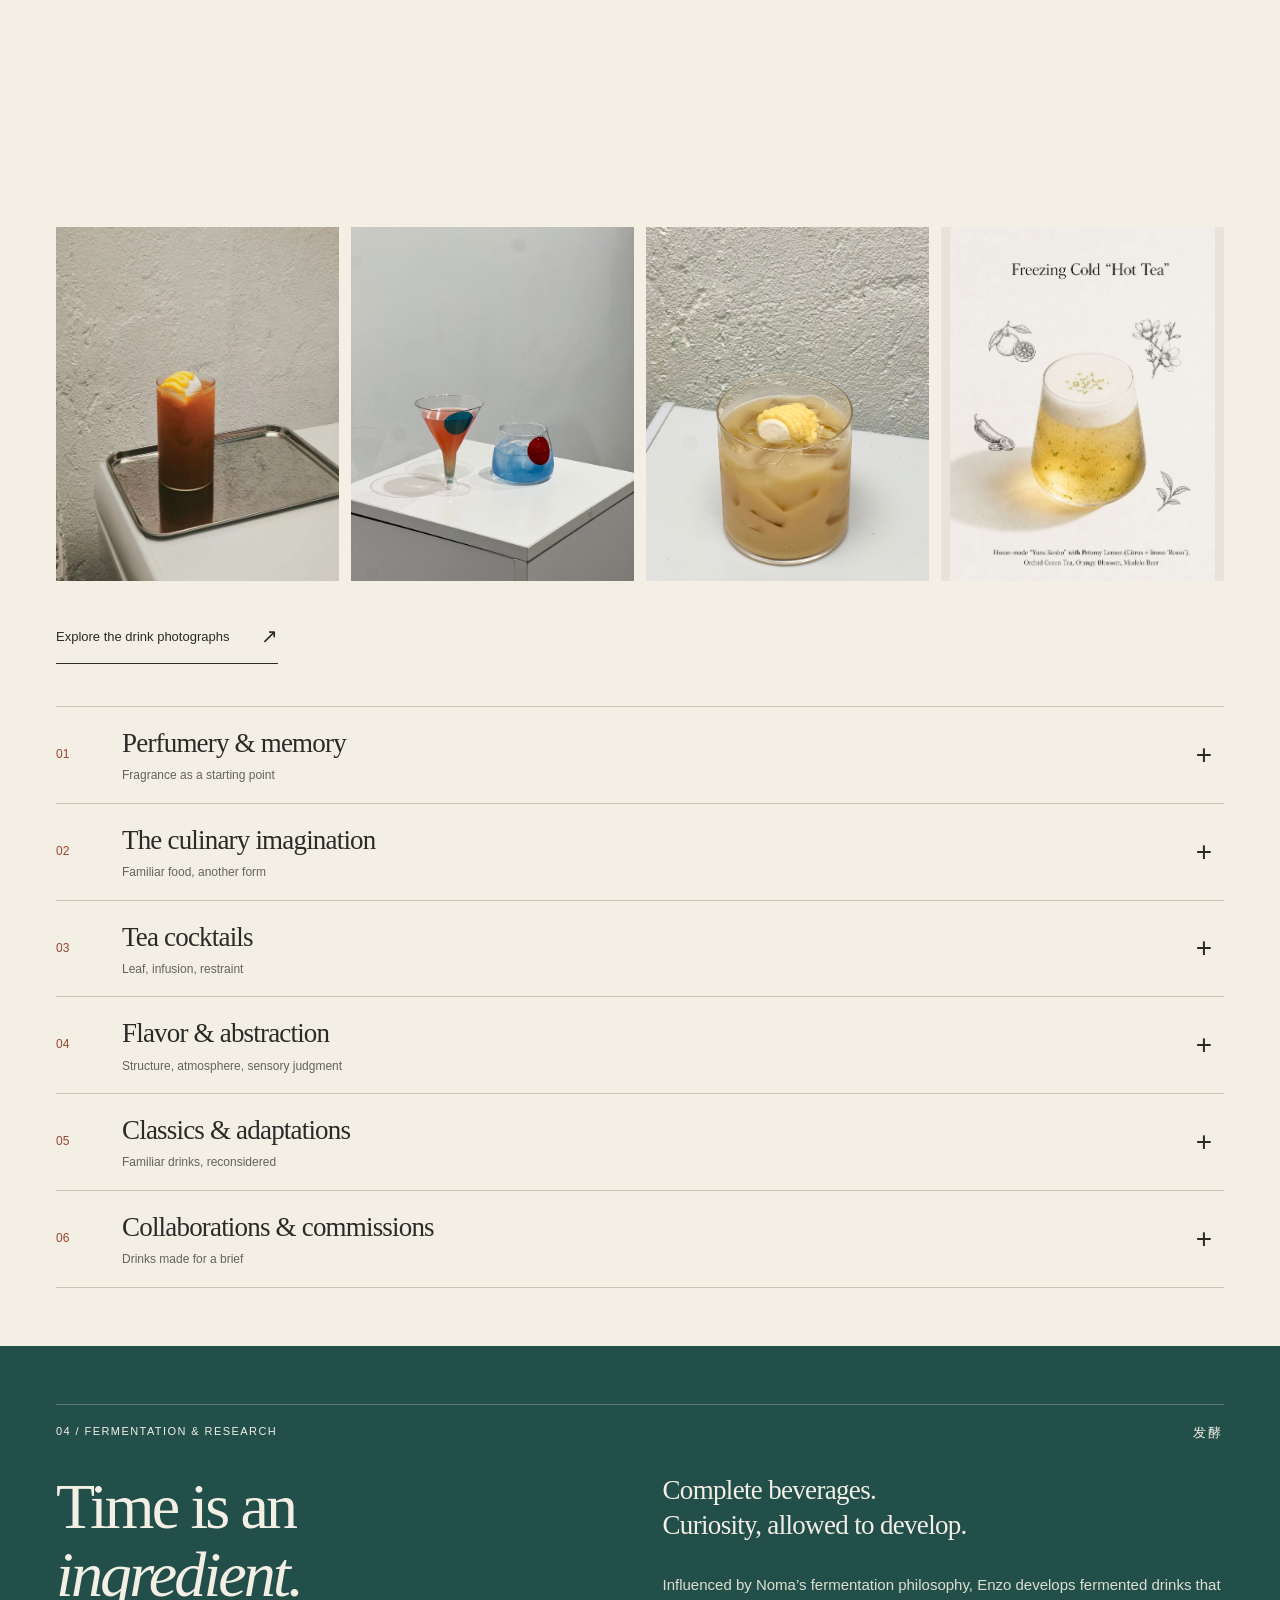
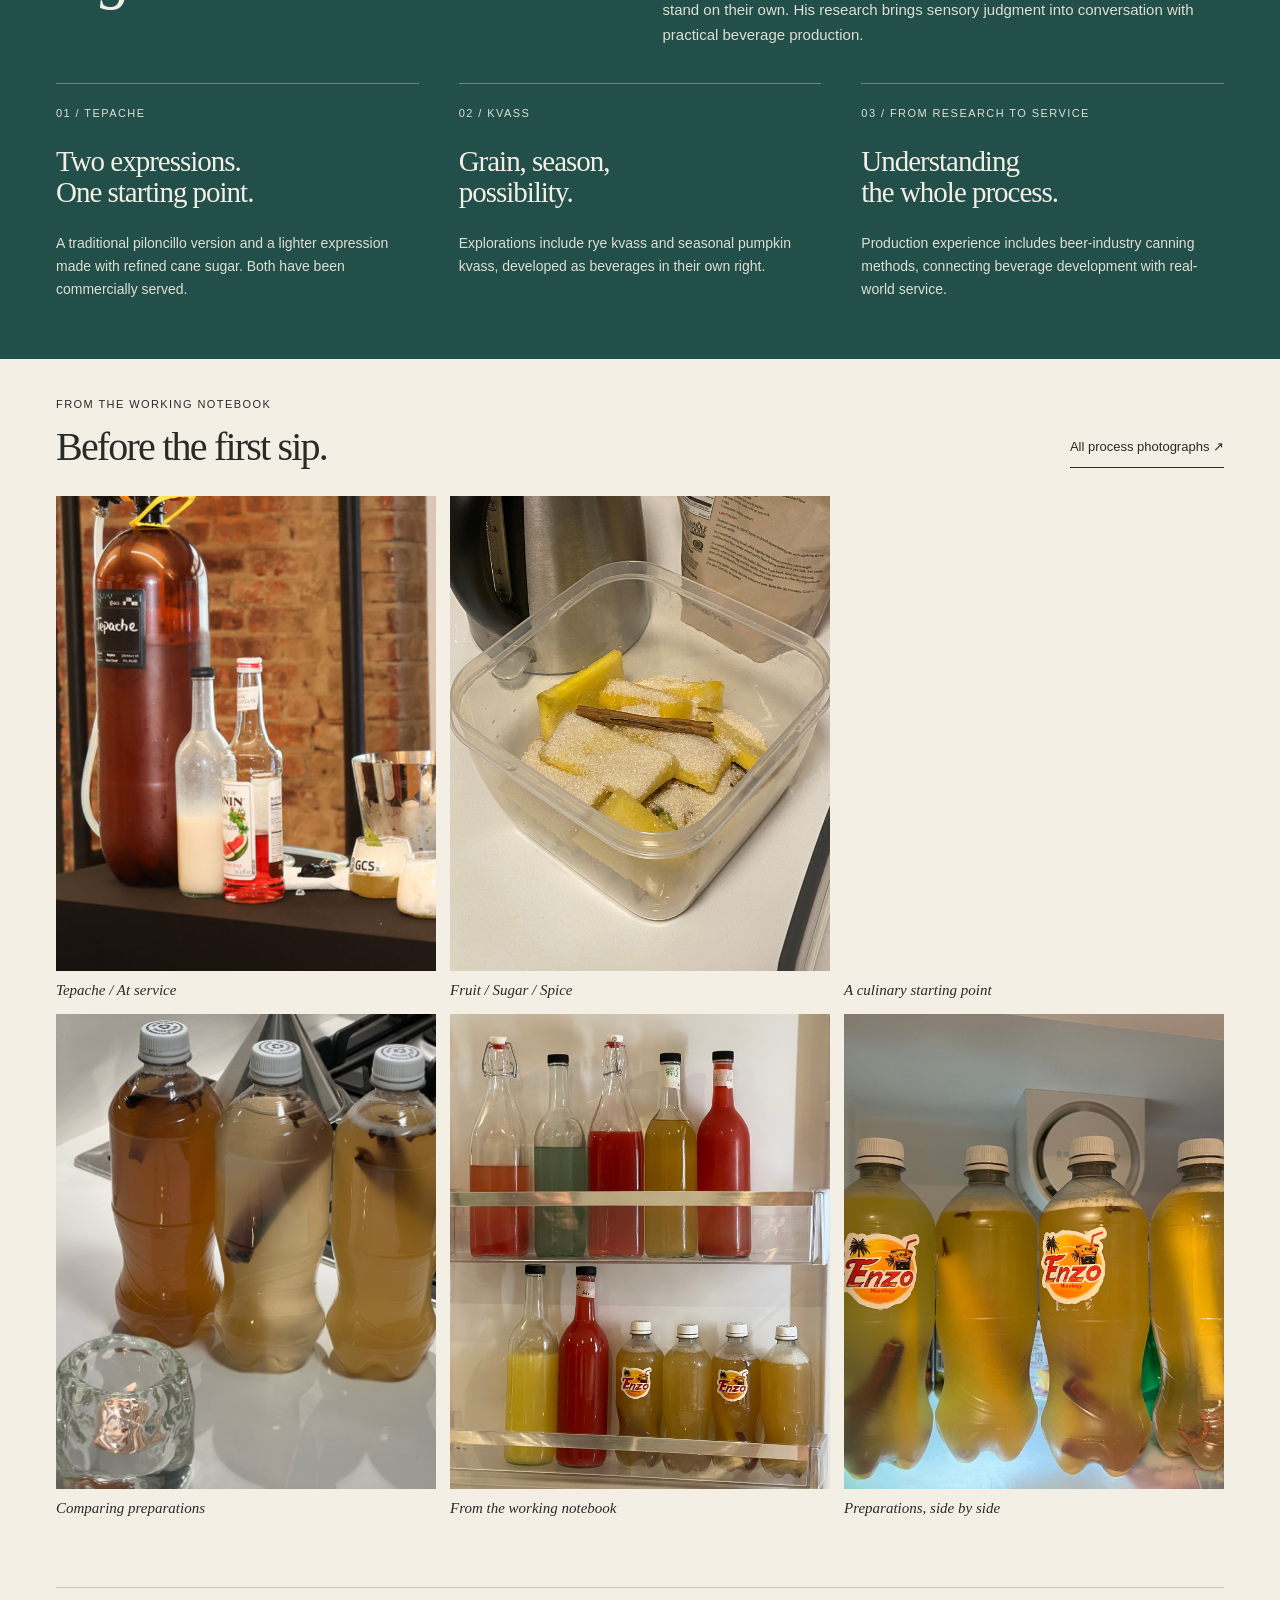
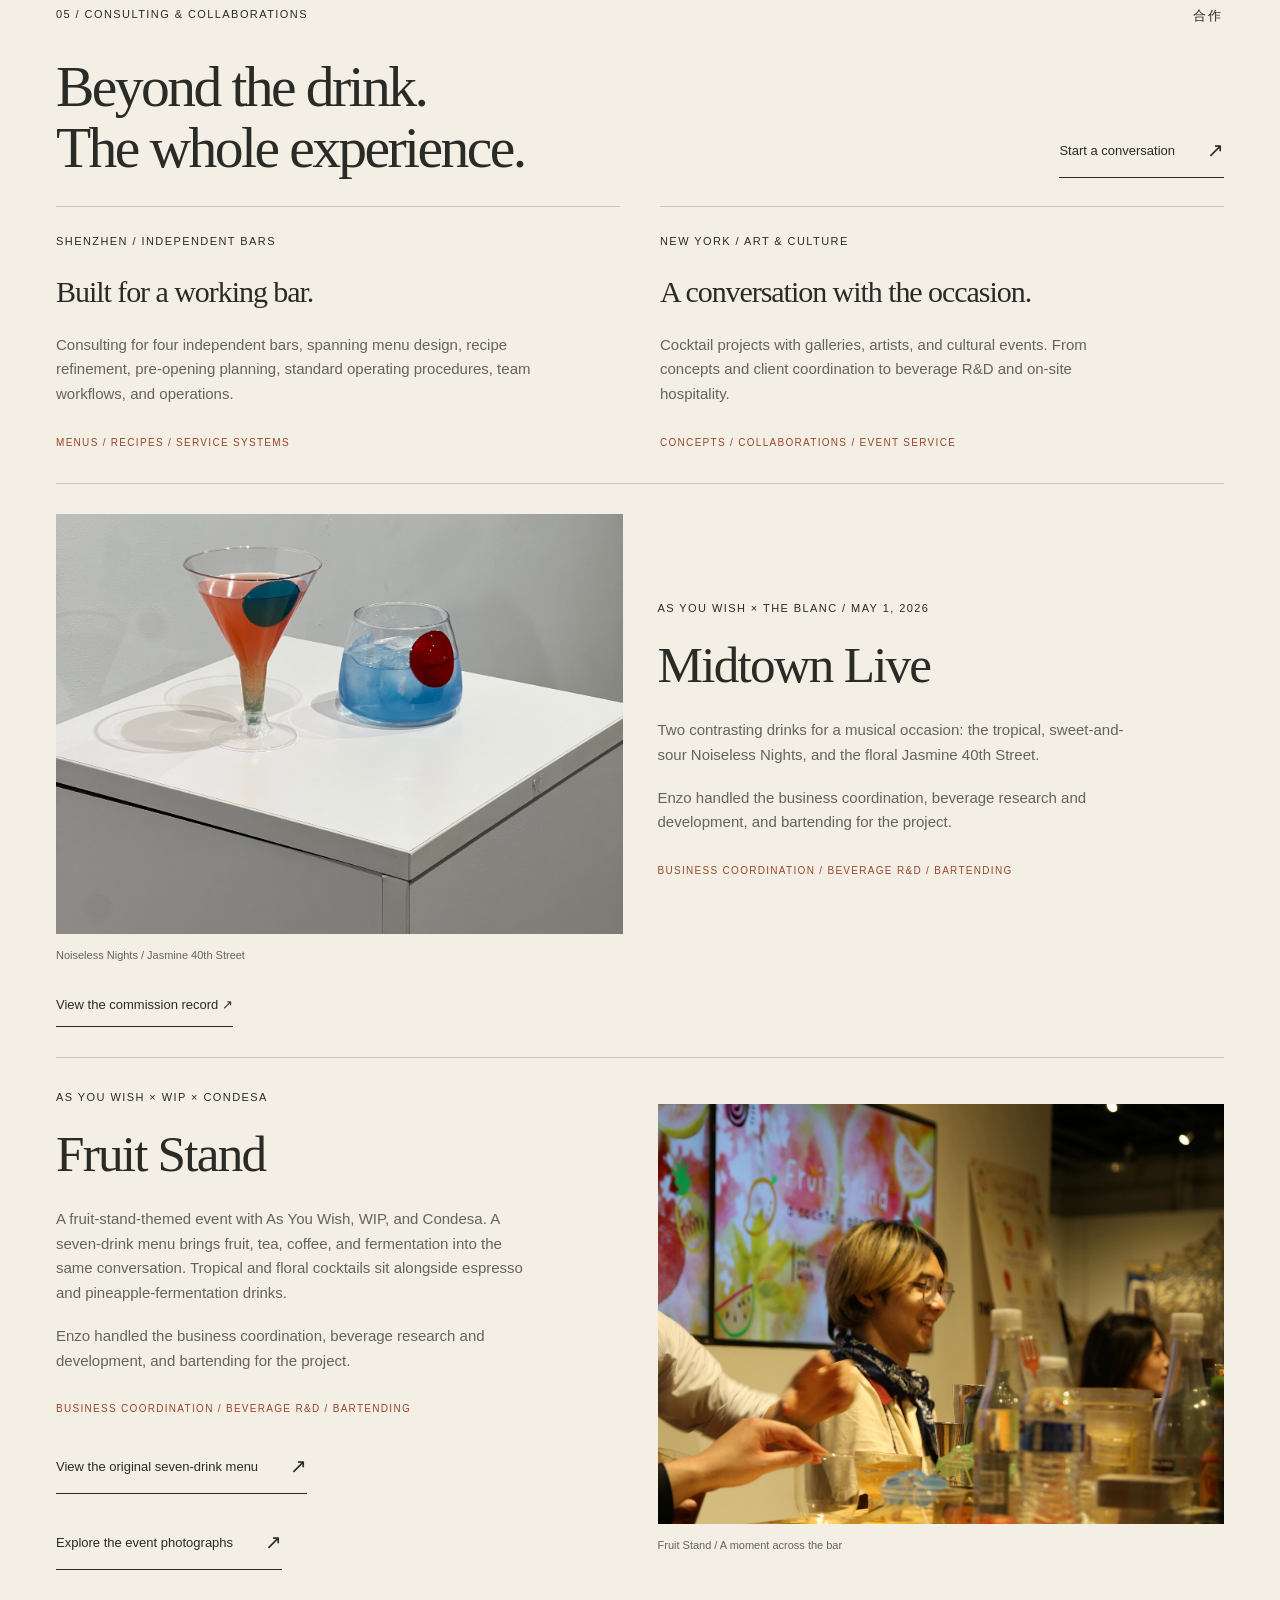
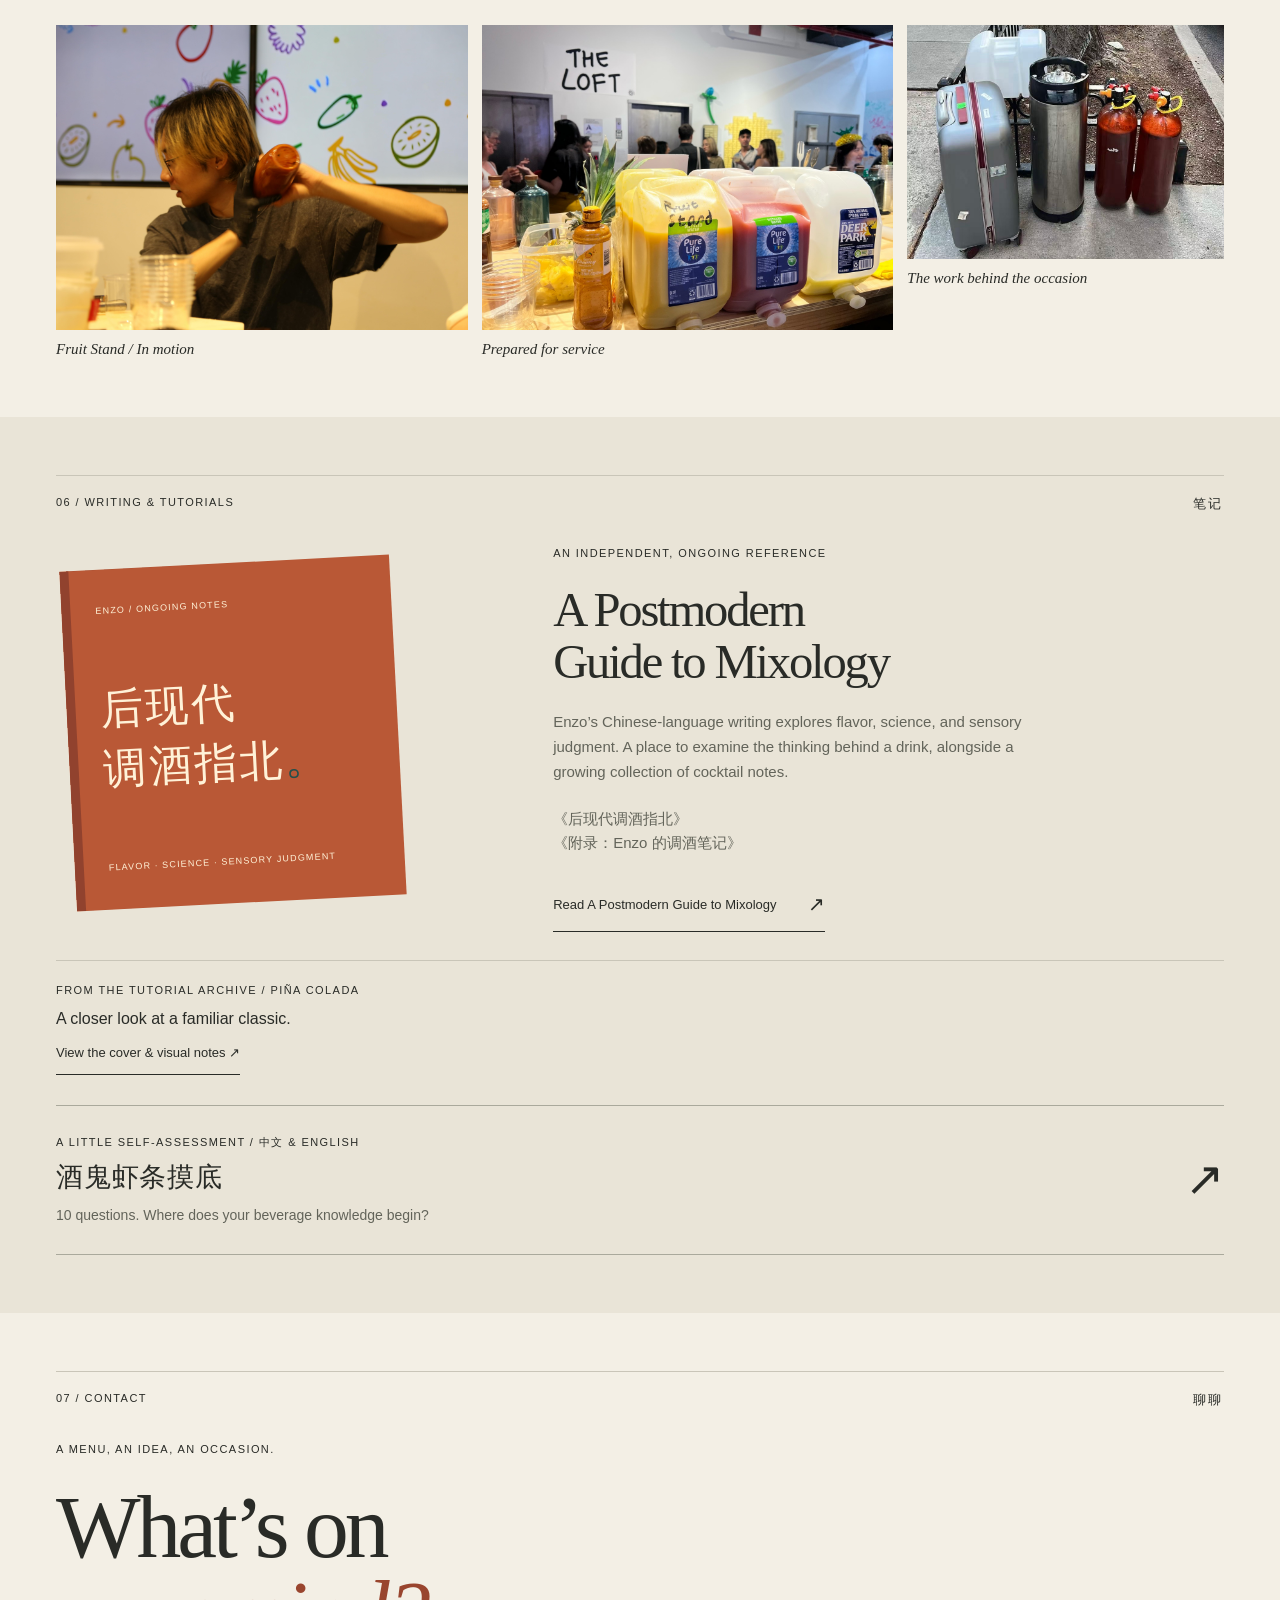
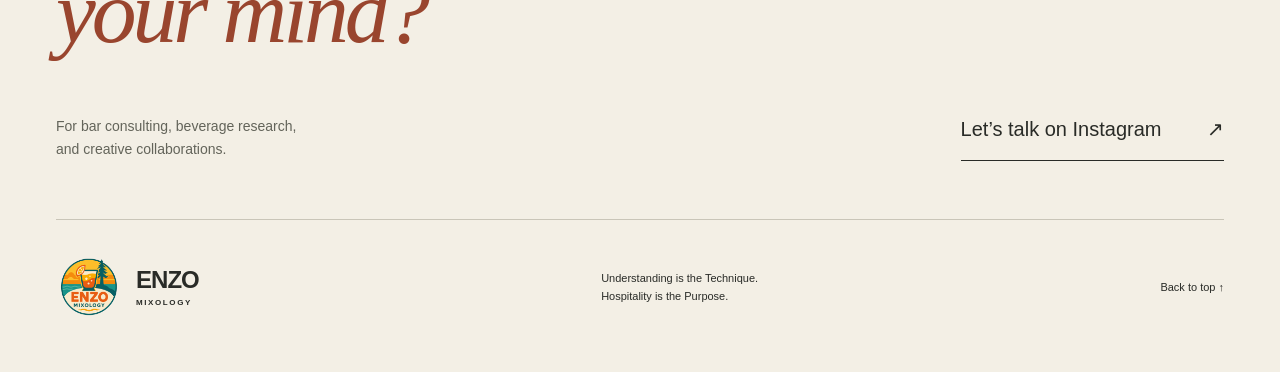
==== commit 83ff7cd9: "Point the writing link to the guide's main page Co-Authored-By: Claude Opus 5.5 <noreply@anthropic.c" ====
--- a/index.html
+++ b/index.html
@@ -116,7 +116,7 @@
       <div class="wrap section">
         <div class="section-label"><span>06 / Writing &amp; tutorials</span><span lang="zh-CN">笔记</span></div>
         <div class="writing-grid"><div class="book-type" aria-hidden="true"><span>ENZO / ONGOING NOTES</span><p lang="zh-CN">后现代<br>调酒指北<span class="book-dot">。</span></p><span>FLAVOR · SCIENCE · SENSORY JUDGMENT</span></div>
-          <div class="writing-copy"><p class="eyebrow">An independent, ongoing reference</p><h2 id="writing-title">A Postmodern<br>Guide to Mixology</h2><p>Enzo’s Chinese-language writing explores flavor, science, and sensory judgment. A place to examine the thinking behind a drink, alongside a growing collection of cocktail notes.</p><p lang="zh-CN" class="chinese-title">《后现代调酒指北》<br>《附录：Enzo 的调酒笔记》</p><a class="text-link" href="https://fluidstates.notion.site/Enzo-38f30266ff8b806386fde025f4b54325">Read the cocktail notebook <span aria-hidden="true">↗</span></a></div></div>
+          <div class="writing-copy"><p class="eyebrow">An independent, ongoing reference</p><h2 id="writing-title">A Postmodern<br>Guide to Mixology</h2><p>Enzo’s Chinese-language writing explores flavor, science, and sensory judgment. A place to examine the thinking behind a drink, alongside a growing collection of cocktail notes.</p><p lang="zh-CN" class="chinese-title">《后现代调酒指北》<br>《附录：Enzo 的调酒笔记》</p><a class="text-link" href="https://fluidstates.notion.site/32730266ff8b80b382acde84ec380707" target="_blank" rel="noopener">Read A Postmodern Guide to Mixology <span aria-hidden="true">↗</span></a></div></div>
         <aside class="tutorial-note"><p class="eyebrow">From the tutorial archive / Piña Colada</p><p>A closer look at a familiar classic.</p><a class="text-link" href="journal.html#visual-notes">View the cover &amp; visual notes ↗</a></aside>
         <a class="quiz-link" href="cocktailtest/"><div><p class="eyebrow">A little self-assessment / 中文 &amp; English</p><h3 lang="zh-CN">酒鬼虾条摸底</h3><p>10 questions. Where does your beverage knowledge begin?</p></div><span class="quiz-arrow" aria-hidden="true">↗</span><span class="sr-only">Open the cocktail knowledge quiz</span></a>
       </div>
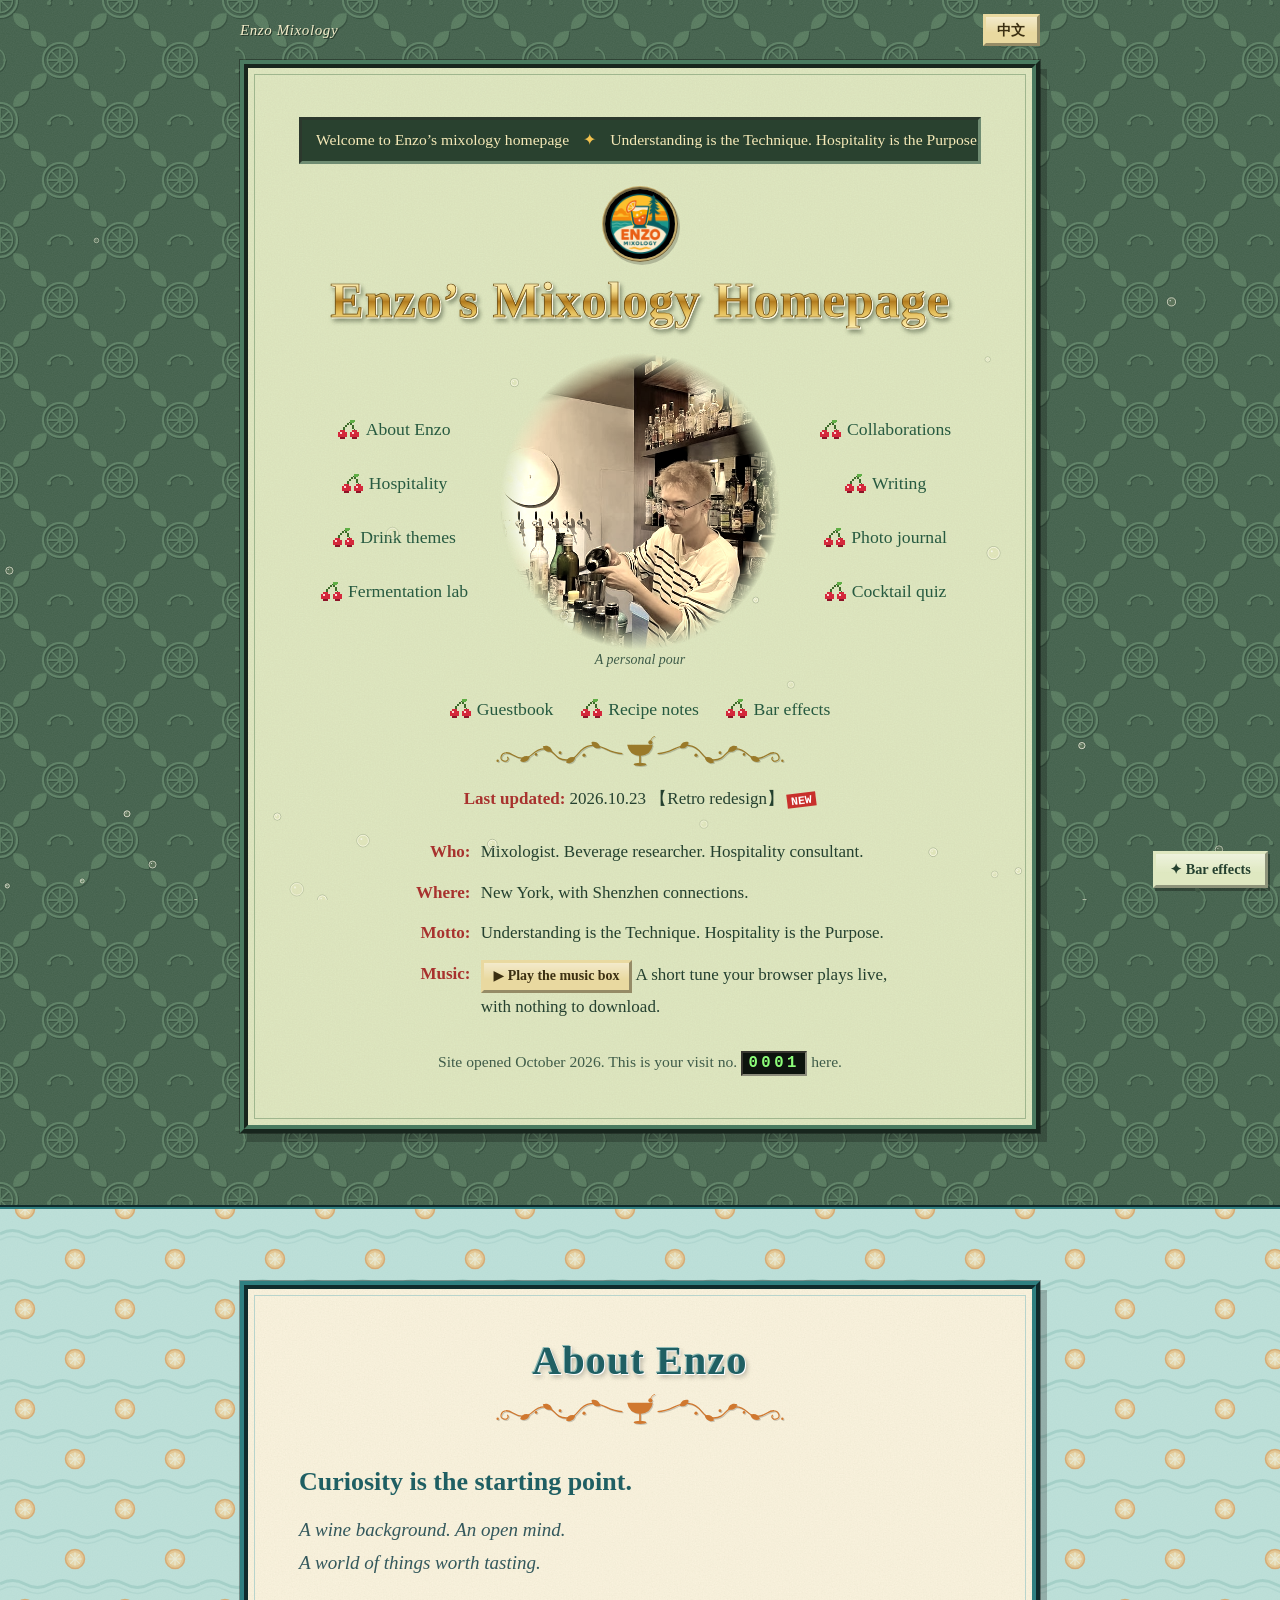
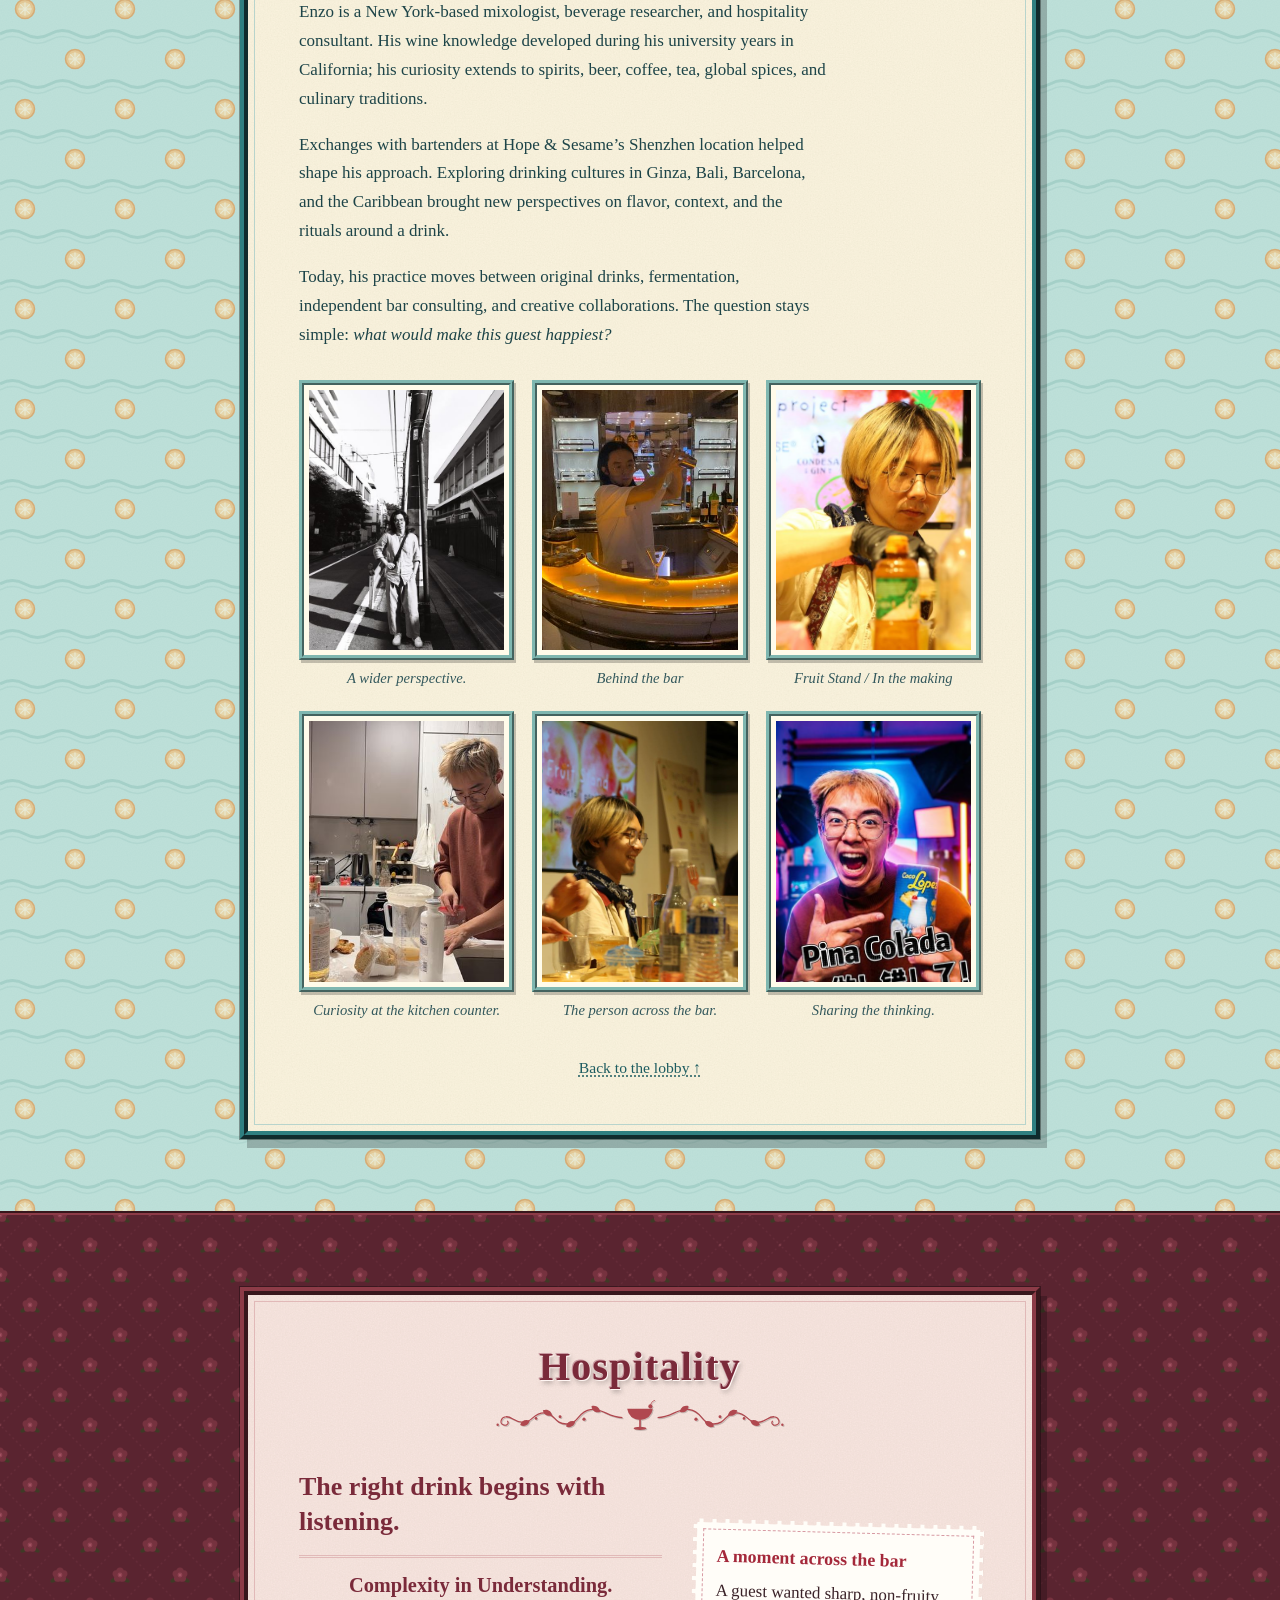
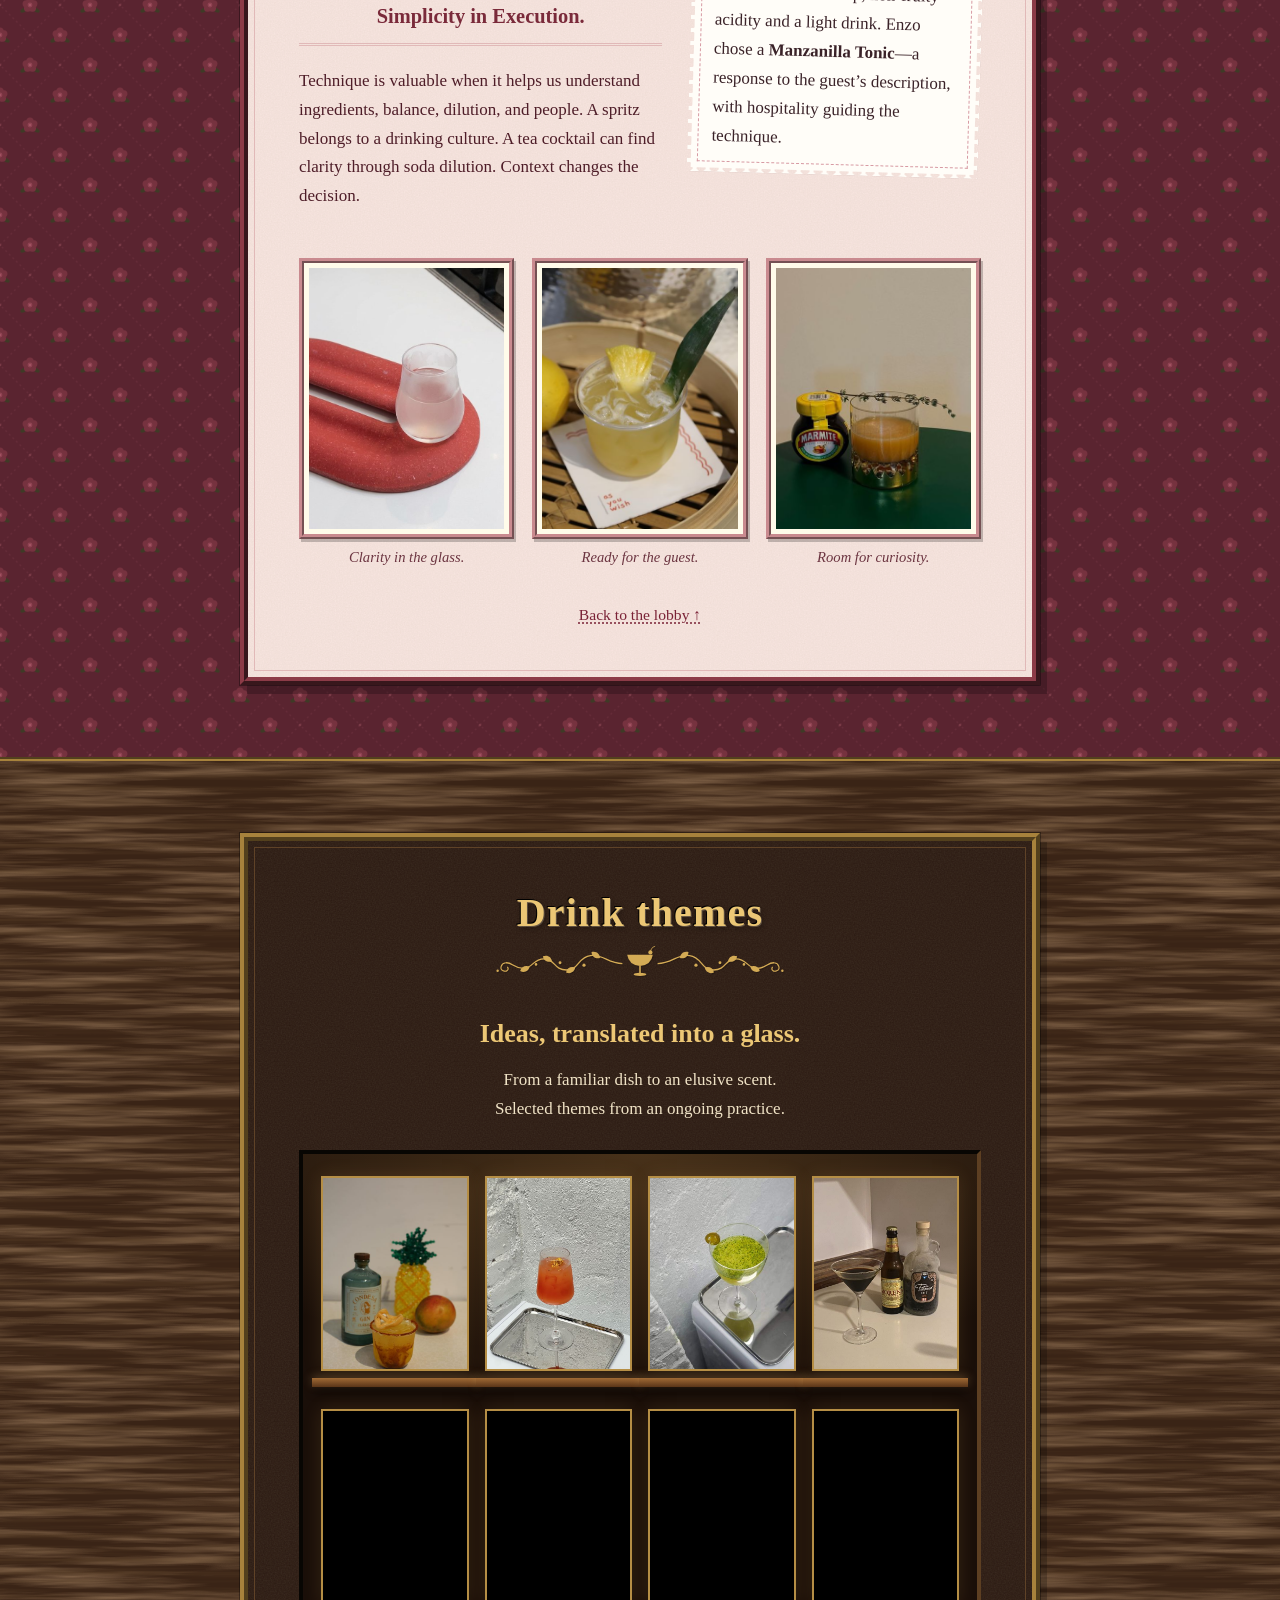
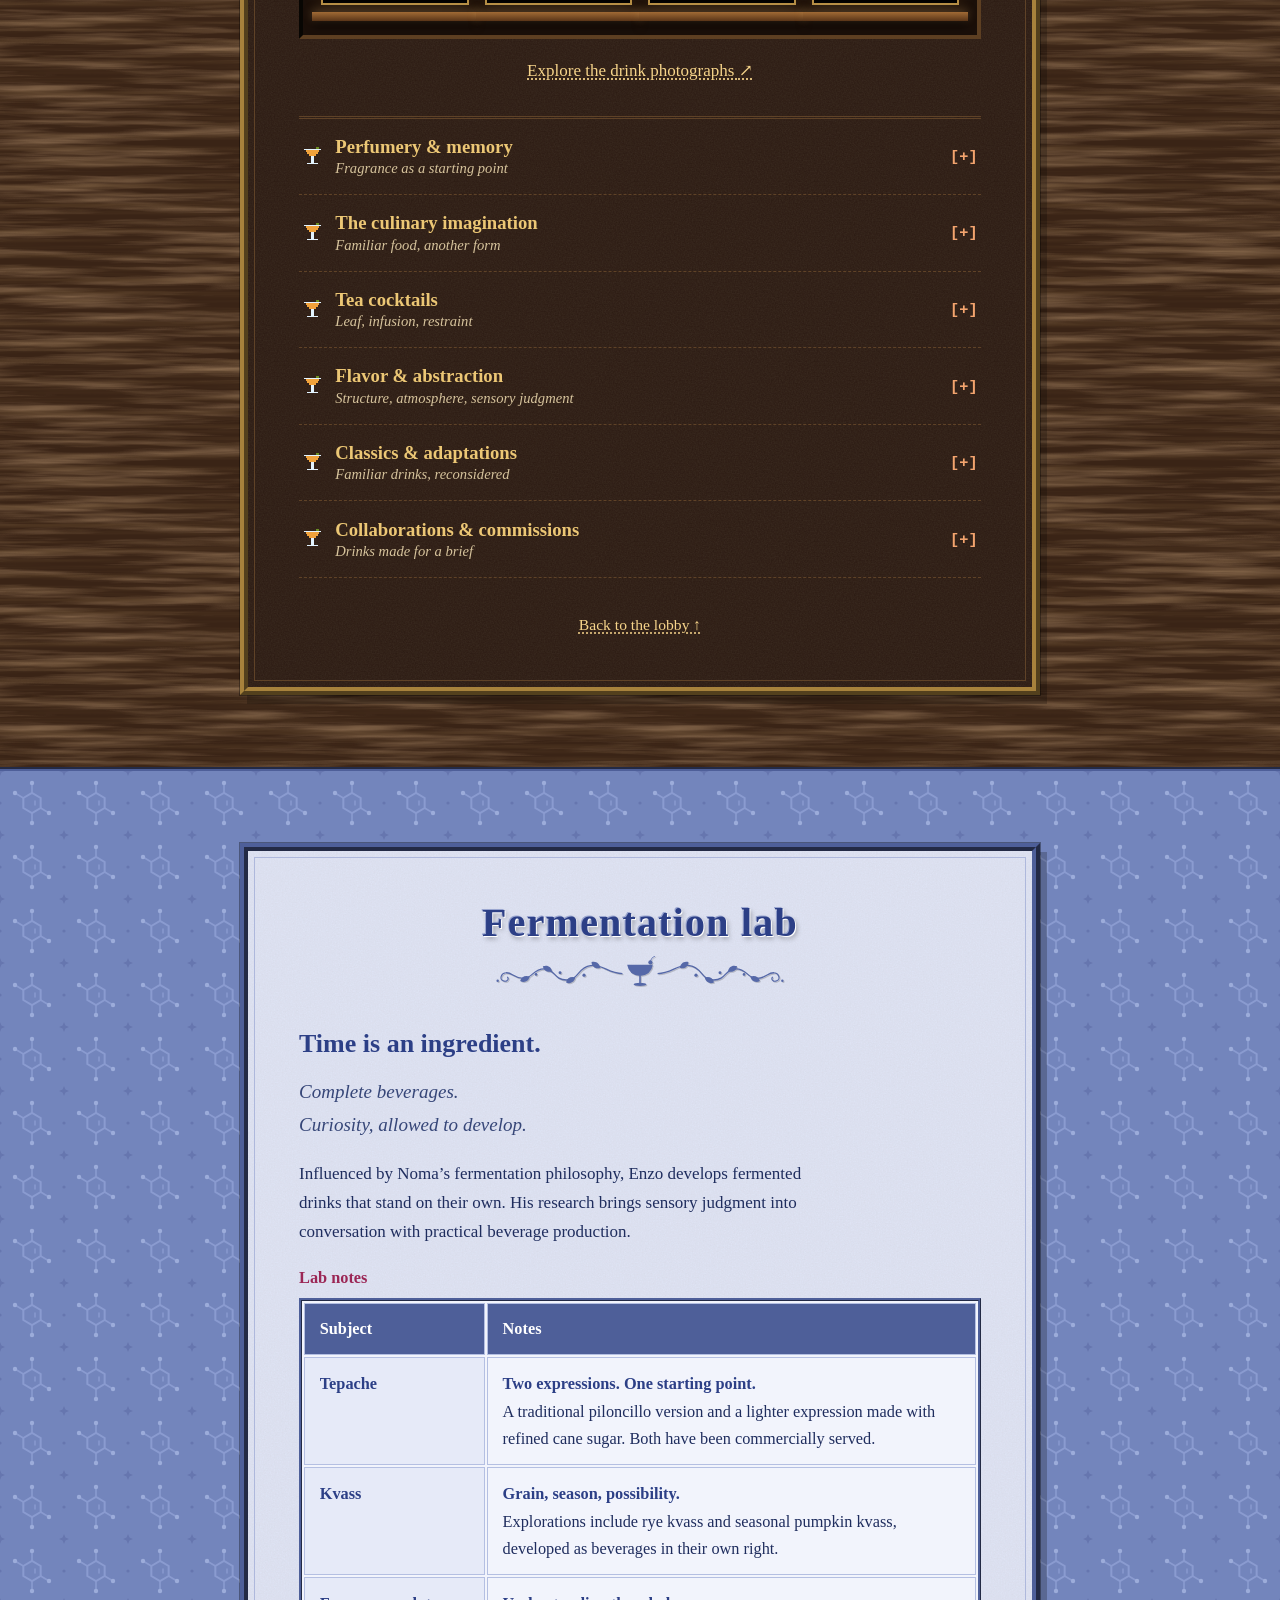
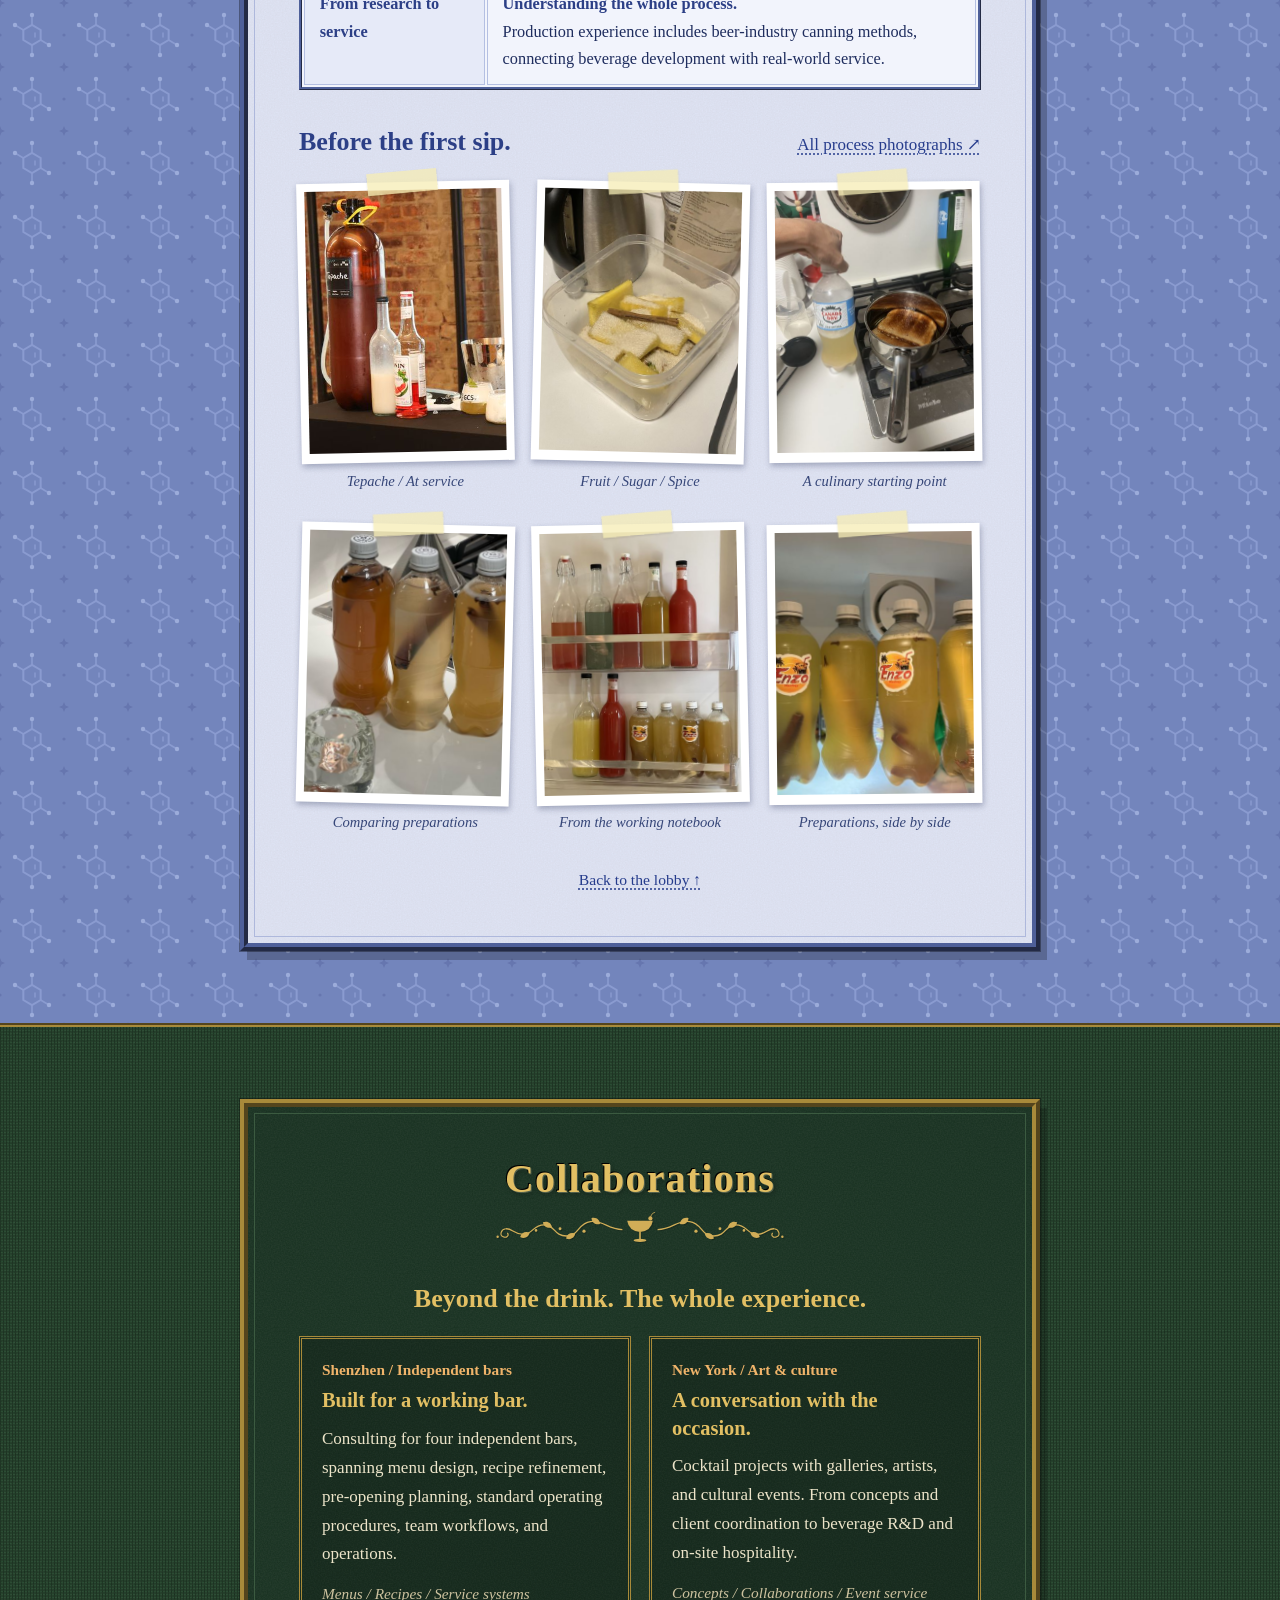
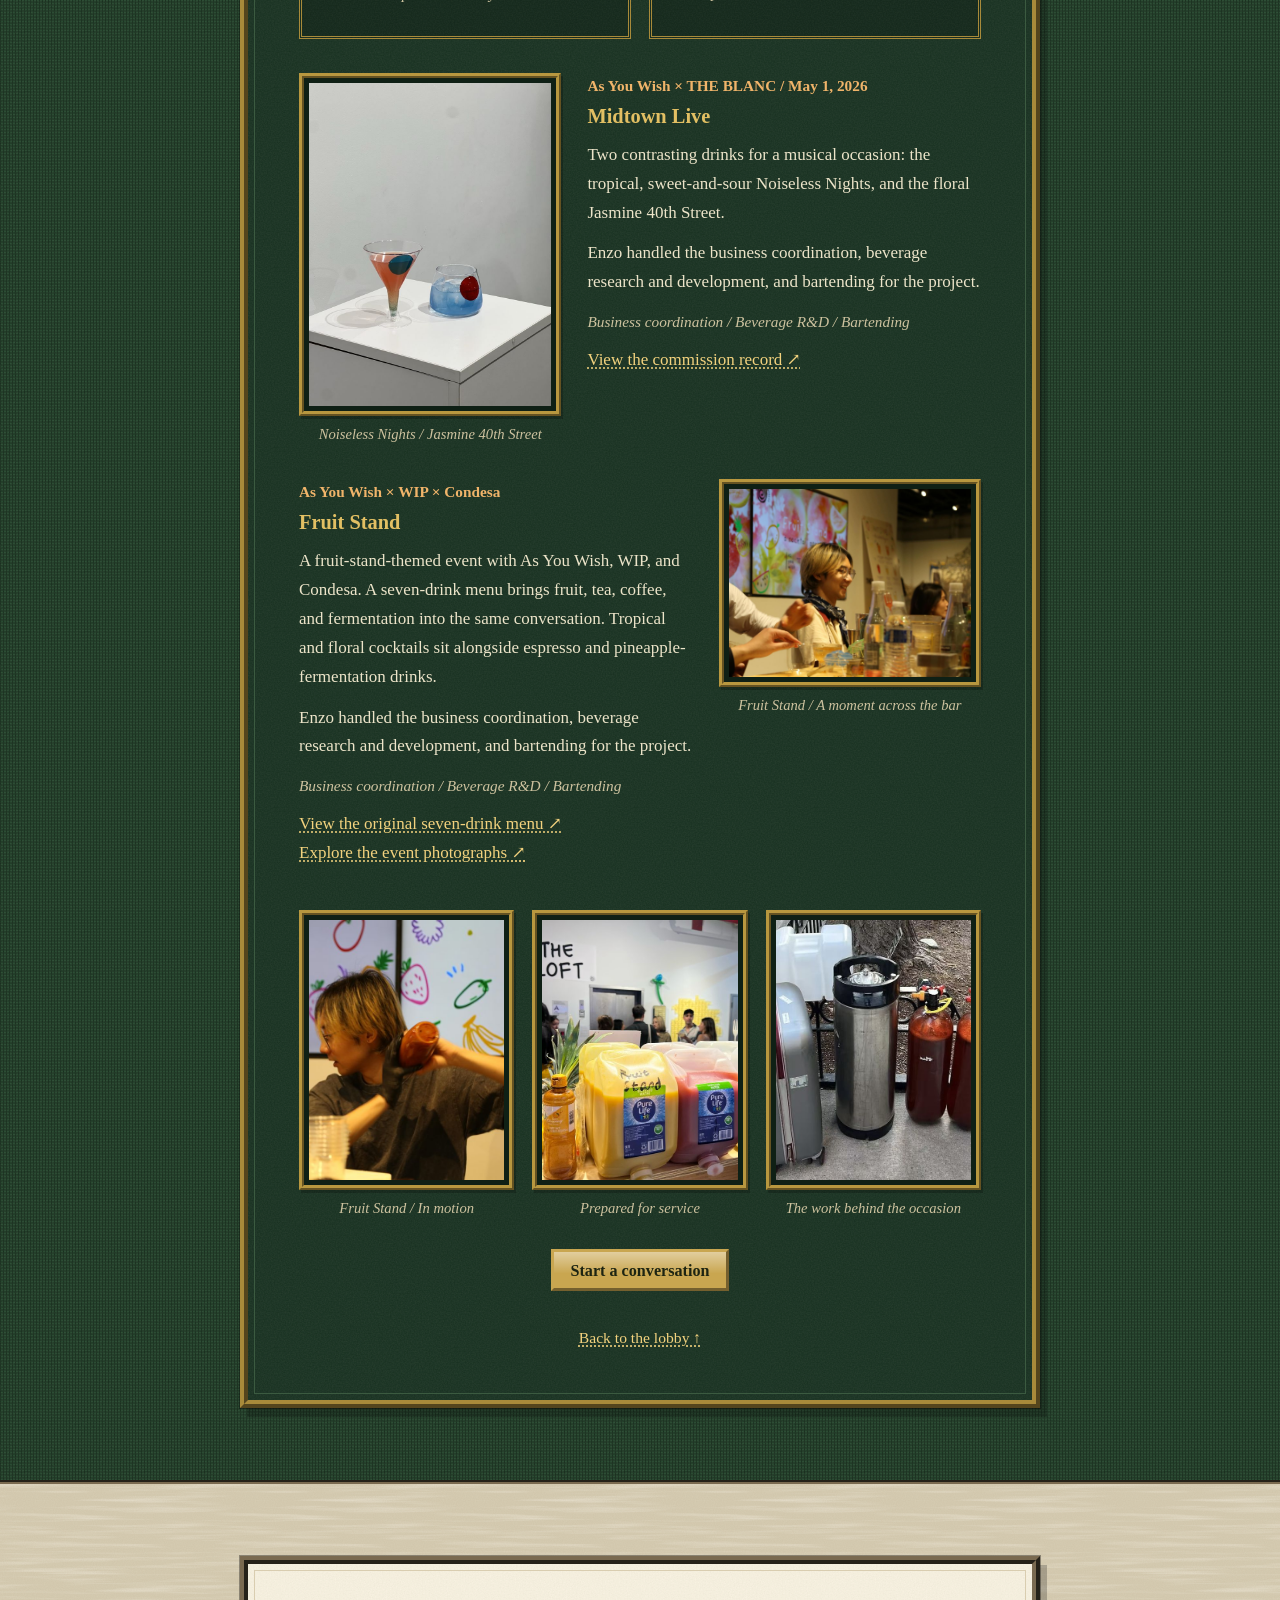
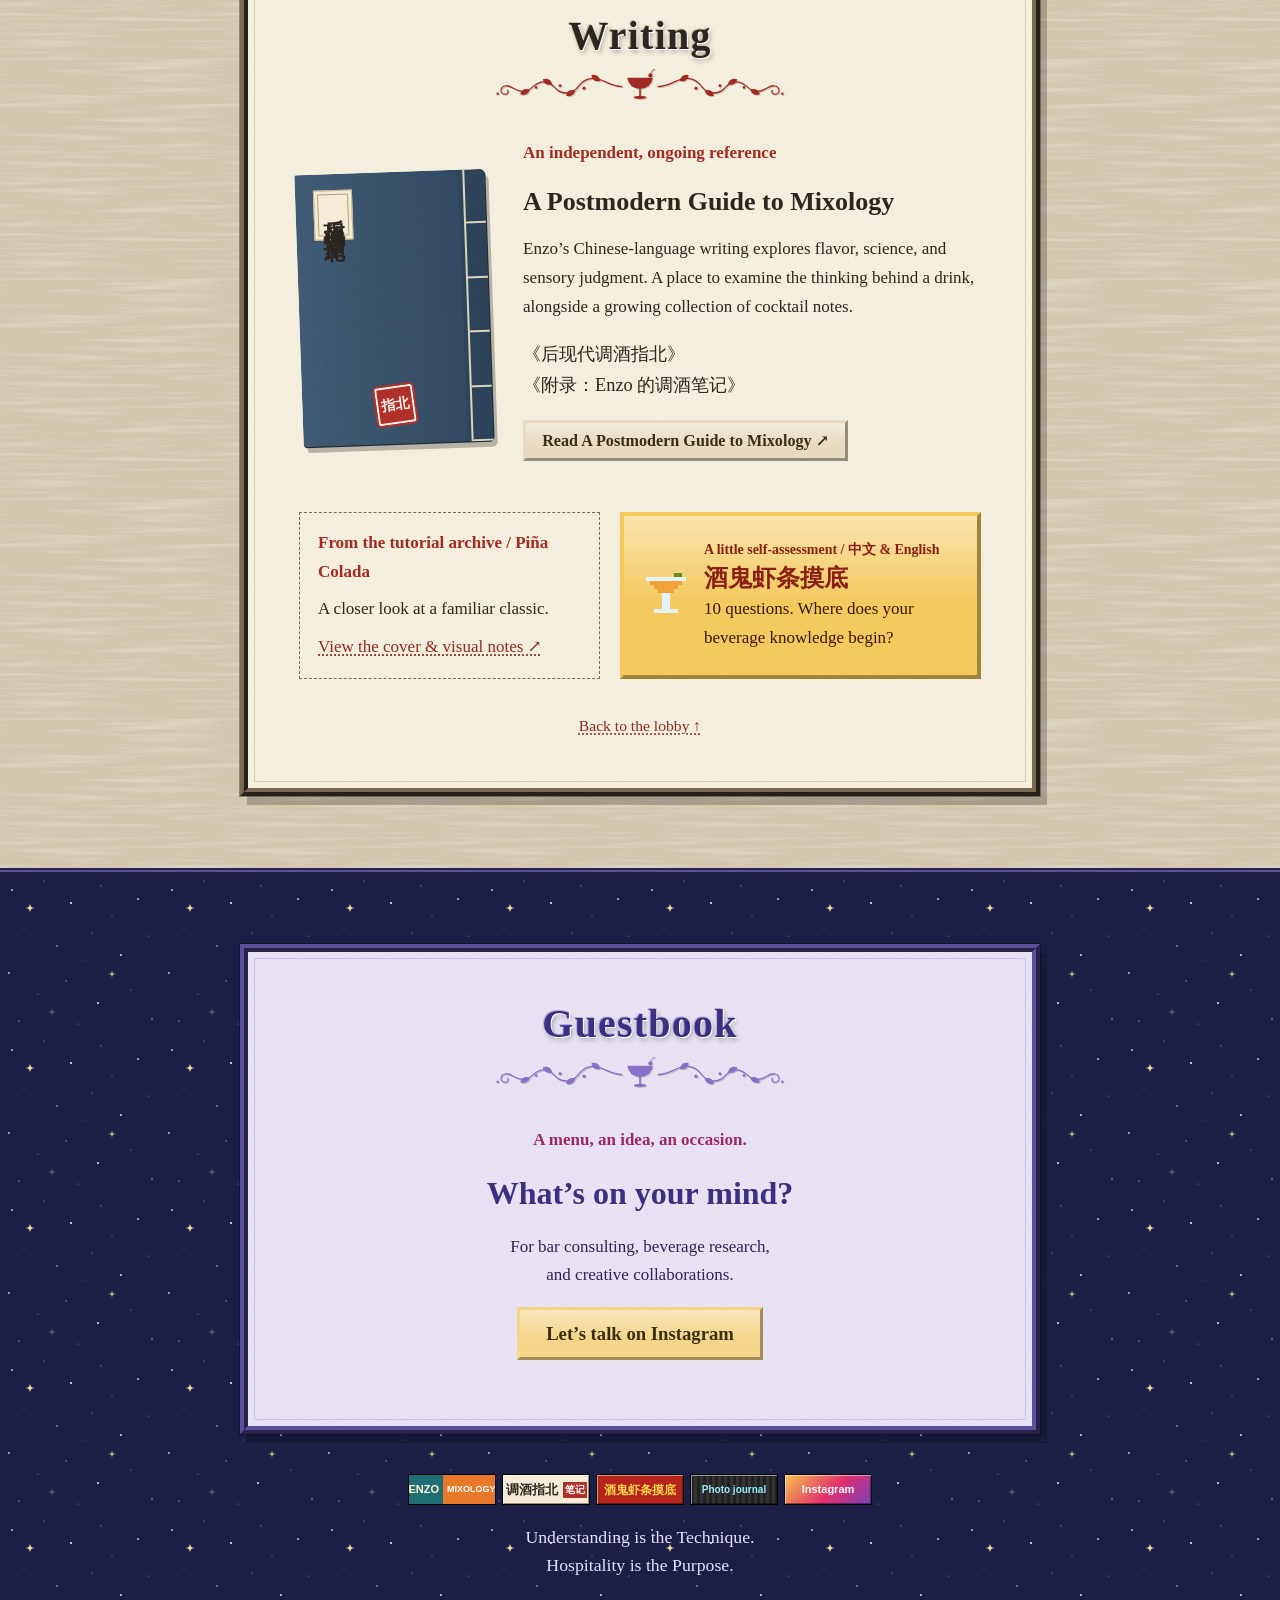
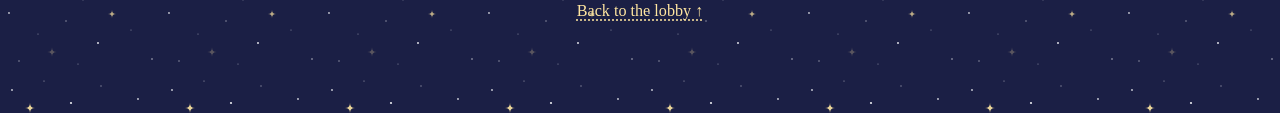
==== commit be7a77ef: "Redesign the homepage as a retro Chinese personal homepage Rebuild index.html in the style of late-1" ====
--- a/index.html
+++ b/index.html
@@ -3,131 +3,368 @@
 <head>
   <meta charset="utf-8">
   <meta name="viewport" content="width=device-width, initial-scale=1">
-  <meta name="theme-color" content="#f3efe5">
+  <meta name="theme-color" content="#42604b">
   <title>Enzo Mixology — Understanding, in good company.</title>
   <meta name="description" content="Enzo is a New York-based mixologist, beverage researcher, and hospitality consultant. Explore his creative practice, fermentation research, and writing.">
-  <link rel="icon" type="image/png" href="assets/ChatGPT%20Image%20Apr%2011%2C%202025%2C%2006_52_06%20PM.png"><link rel="canonical" href="https://rqguan.github.io/bartending/">
+  <link rel="icon" type="image/jpeg" href="assets/thumbs/logo.jpg"><link rel="canonical" href="https://rqguan.github.io/bartending/">
   <meta property="og:type" content="website">
   <meta property="og:title" content="Enzo Mixology">
   <meta property="og:description" content="Understanding is the Technique. Hospitality is the Purpose.">
   <meta property="og:url" content="https://rqguan.github.io/bartending/">
-  <link rel="stylesheet" href="assets/site.css">
-  <script src="assets/site.js" defer></script><script src="assets/i18n.js" defer></script>
+  <link rel="stylesheet" href="assets/retro.css">
+  <script src="assets/retro.js" defer></script><script src="assets/i18n.js" defer></script>
 </head>
-<body class="editorial-home">
+<body>
   <a class="skip-link" href="#main">Skip to content</a>
-  <header class="site-header wrap">
-    <a class="brand-link" href="./" aria-label="Enzo Mixology home"><img src="assets/ChatGPT%20Image%20Apr%2011%2C%202025%2C%2006_52_06%20PM.png" width="1024" height="1024" loading="eager" decoding="async" alt="Enzo Mixology orange and teal logo" ><span class="brand-name">ENZO<small>MIXOLOGY</small></span></a>
-    <button type="button" class="lang-toggle" lang="zh-CN" aria-label="切换到中文" hidden>中文</button><button class="menu-toggle" type="button" aria-expanded="false" aria-controls="site-nav" hidden>Menu <span aria-hidden="true">+</span></button>
-    <nav id="site-nav" aria-label="Main navigation">
-      <a href="#about">About</a><a href="#practice">Practice</a><a href="#research">Research</a><a href="journal.html">Photos</a><a href="#writing">Writing</a><a class="nav-contact" href="#contact">Let’s talk <span aria-hidden="true">↗</span></a>
-    </nav>
-  </header>
+
+  <svg class="sprite" aria-hidden="true" focusable="false" xmlns="http://www.w3.org/2000/svg">
+    <symbol id="px-cherry" viewBox="0 0 12 11" shape-rendering="crispEdges">
+      <path fill="#5fae45" d="M7 0h3v1H7zM7 1h2v1H7z"/>
+      <path fill="#3d6b2a" d="M6 1h1v1H6zM5 2h1v1H5zM7 2h1v1H7zM4 3h1v1H4zM8 3h1v1H8zM3 4h1v2H3zM8 4h1v1H8zM9 5h1v1H9z"/>
+      <path fill="#d4283b" d="M1 6h3v1H1zM0 7h5v3H0zM8 6h3v1H8zM7 7h5v3H7z"/>
+      <path fill="#8c1427" d="M1 10h3v1H1zM8 10h3v1H8z"/>
+      <path fill="#ffd6d6" d="M1 7h1v1H1zM8 7h1v1H8z"/>
+    </symbol>
+    <symbol id="px-glass" viewBox="0 0 12 11" shape-rendering="crispEdges">
+      <path fill="#6b8e23" d="M8 0h2v1H8z"/>
+      <path fill="#e3f4ff" d="M1 1h10v1H1zM5 5h2v1H5zM5 6h2v3H5zM3 9h6v1H3z"/>
+      <path fill="#f0a23b" d="M2 2h8v1H2zM3 3h6v1H3zM4 4h4v1H4z"/>
+    </symbol>
+    <symbol id="vine-half" viewBox="0 0 400 44">
+      <path d="M222 22C240 22 246 10 262 12S276 30 292 30 306 16 320 16 334 28 346 28 360 20 368 21" fill="none" stroke="currentColor" stroke-width="1.6"/>
+      <path d="M368 21c6 1 8 8 3 10-4 2-8-2-5-5" fill="none" stroke="currentColor" stroke-width="1.4"/>
+      <g fill="currentColor">
+        <path d="M0 0C3-4 9-5 13 0 9 5 3 4 0 0Z" transform="translate(250 15) rotate(-35)"/>
+        <path d="M0 0C3-4 9-5 13 0 9 5 3 4 0 0Z" transform="translate(281 27) rotate(28)"/>
+        <path d="M0 0C3-4 9-5 13 0 9 5 3 4 0 0Z" transform="translate(310 19) rotate(-28)"/>
+        <path d="M0 0C3-4 9-5 13 0 9 5 3 4 0 0Z" transform="translate(338 26) rotate(24)"/>
+        <circle cx="270" cy="24" r="2"/><circle cx="300" cy="21" r="1.8"/><circle cx="330" cy="23" r="1.6"/><circle cx="378" cy="31" r="1.5"/>
+      </g>
+    </symbol>
+    <symbol id="vine" viewBox="0 0 400 44">
+      <use href="#vine-half"/>
+      <use href="#vine-half" transform="matrix(-1 0 0 1 400 0)"/>
+      <g fill="currentColor">
+        <path d="M184 11H216Q214 24 200 25 186 24 184 11Z"/>
+        <rect x="199" y="25" width="2" height="9"/>
+        <ellipse cx="200" cy="35.5" rx="8" ry="2"/>
+        <circle cx="213" cy="8" r="2.6"/>
+      </g>
+      <path d="M213 6Q215 1 219 0" fill="none" stroke="currentColor" stroke-width="1"/>
+    </symbol>
+  </svg>
+
   <main id="main">
-    <section class="hero wrap" aria-labelledby="hero-title">
-      <div class="hero-top"><p class="eyebrow">An independent beverage practice</p><p class="eyebrow">New York <span class="location-dot" aria-hidden="true"></span> Shenzhen connections</p></div>
-      <div class="hero-grid">
-        <div class="hero-copy">
-          <h1 id="hero-title">A curious mind.<br>A <em>personal</em><br>pour.</h1>
-          <p class="hero-intro">Mixologist. Beverage researcher. Hospitality consultant.<br>A practice shaped by curiosity, culture, and the person across the bar.</p>
-          <a class="text-link" href="#practice">Explore the practice <span aria-hidden="true">↘</span></a>
-        </div>
-        <div class="hero-mosaic" aria-label="Behind the bar, in the making"><figure class="editorial-photo mosaic-main"><a href="assets/fruit-stand-bartending.jpg"><img src="assets/fruit-stand-bartending.jpg" width="5760" height="3840" fetchpriority="high" decoding="async" alt="Preparing a drink at the Fruit Stand event."></a><figcaption>Fruit Stand / In the making</figcaption></figure><figure class="editorial-photo mosaic-bar"><a href="assets/IMG_6186.png"><img src="assets/IMG_6186.png" width="1170" height="2532" loading="lazy" decoding="async" alt="Enzo shaking a drink at a curved, warmly lit bar."></a><figcaption>Behind the bar</figcaption></figure><figure class="editorial-photo mosaic-drink"><a href="assets/eff1db6f96239d7aa196088574652f0d.jpeg"><img src="assets/eff1db6f96239d7aa196088574652f0d.jpeg" width="1276" height="1702" loading="lazy" decoding="async" alt="Enzo pouring from a bottle into a shaker behind a bar." ></a><figcaption>A personal pour</figcaption></figure></div>
-      </div>
-      <div class="hero-bottom"><p>Understanding is the Technique. Hospitality is the Purpose.</p><a href="#about" aria-label="Scroll to About Enzo">Scroll to discover <span aria-hidden="true">↓</span></a></div>
-    </section>
-
-    <section id="about" class="section wrap about" aria-labelledby="about-title">
-      <div class="section-label"><span>01 / About Enzo</span><span lang="zh-CN">关于</span></div>
-      <div class="about-grid">
-        <h2 id="about-title">Curiosity is<br>the starting point.</h2>
-        <div class="prose"><p class="lead">A wine background. An open mind.<br>A world of things worth tasting.</p>
-          <p>Enzo is a New York-based mixologist, beverage researcher, and hospitality consultant. His wine knowledge developed during his university years in California; his curiosity extends to spirits, beer, coffee, tea, global spices, and culinary traditions.</p>
-          <p>Exchanges with bartenders at Hope &amp; Sesame’s Shenzhen location helped shape his approach. Exploring drinking cultures in Ginza, Bali, Barcelona, and the Caribbean brought new perspectives on flavor, context, and the rituals around a drink.</p>
-          <p>Today, his practice moves between original drinks, fermentation, independent bar consulting, and creative collaborations. The question stays simple: <em>what would make this guest happiest?</em></p>
-        </div>
-      </div>
-      <div class="portrait-sequence" aria-label="Enzo at work and away from the bar"><figure class="editorial-photo portrait-street"><a href="assets/NIK_07.jpeg"><img src="assets/NIK_07.jpeg" width="2433" height="3637" loading="lazy" decoding="async" alt="Full-length black-and-white street portrait of Enzo in Japan." ></a><figcaption>A wider perspective.</figcaption></figure><figure class="editorial-photo portrait-kitchen"><a href="assets/kitchen-work.jpg"><img src="assets/kitchen-work.jpg" width="1280" height="720" loading="lazy" decoding="async" alt="Enzo preparing drinks at the kitchen counter."></a><figcaption>Curiosity at the kitchen counter.</figcaption></figure><figure class="editorial-photo portrait-conversation"><a href="assets/fruit-stand-conversation.jpg"><img src="assets/fruit-stand-conversation.jpg" width="4027" height="3107" loading="lazy" decoding="async" alt="Enzo in conversation across the Fruit Stand bar."></a><figcaption>The person across the bar.</figcaption></figure><figure class="editorial-photo portrait-tutorial"><a href="assets/pina-colada-thumbnail.jpg"><img src="assets/pina-colada-thumbnail.jpg" width="706" height="1280" loading="lazy" decoding="async" alt="Enzo on the Piña Colada tutorial cover."></a><figcaption>Sharing the thinking.</figcaption></figure></div>
-    </section>
-
-    <section id="philosophy" class="philosophy" aria-labelledby="philosophy-title">
-      <div class="wrap section">
-        <div class="section-label"><span>02 / Philosophy</span><span lang="zh-CN">待客之道</span></div>
-        <h2 id="philosophy-title">The right drink begins<br>with <em>listening.</em></h2>
-        <div class="philosophy-grid">
-          <p class="philosophy-statement">Complexity in Understanding.<br>Simplicity in Execution.</p>
-          <div class="prose"><p>Technique is valuable when it helps us understand ingredients, balance, dilution, and people. A spritz belongs to a drinking culture. A tea cocktail can find clarity through soda dilution. Context changes the decision.</p>
-            <div class="field-note"><p class="eyebrow">A moment across the bar</p><p>A guest wanted sharp, non-fruity acidity and a light drink. Enzo chose a <strong>Manzanilla Tonic</strong>—a response to the guest’s description, with hospitality guiding the technique.</p></div>
-          </div>
-        </div>
-<div class="hospitality-pictures"><figure class="editorial-photo "><a href="assets/pink-drink.jpg"><img src="assets/pink-drink.jpg" width="896" height="1036" loading="lazy" decoding="async" alt="A pale pink drink on a red tray."></a><figcaption>Clarity in the glass.</figcaption></figure><figure class="editorial-photo "><a href="assets/fruit-stand-pineapple.jpg"><img src="assets/fruit-stand-pineapple.jpg" width="5760" height="3840" loading="lazy" decoding="async" alt="A yellow drink with pineapple garnish on an As You Wish napkin."></a><figcaption>Ready for the guest.</figcaption></figure><figure class="editorial-photo "><a href="assets/A0EC5EC4-545E-441B-B4FC-B8854385F7B5.jpeg"><img src="assets/A0EC5EC4-545E-441B-B4FC-B8854385F7B5.jpeg" width="1320" height="2347" loading="lazy" decoding="async" alt="An amber drink with an herb sprig next to Marmite."></a><figcaption>Room for curiosity.</figcaption></figure></div>
-      </div>
-    </section>
-
-    <section id="practice" class="section wrap" aria-labelledby="practice-title">
-      <div class="section-label"><span>03 / Selected practice</span><span lang="zh-CN">创作</span></div>
-      <div class="section-heading"><h2 id="practice-title">Ideas, translated<br>into a glass.</h2><p>From a familiar dish to an elusive scent.<br>Selected themes from an ongoing practice.</p></div>
-      <div class="practice-contact-sheet"><figure class="editorial-photo "><a href="assets/fruit-stand-condesa.jpg"><img src="assets/fruit-stand-condesa.jpg" width="3840" height="5760" loading="lazy" decoding="async" alt="A yellow drink beside Condesa Gin and a fruit display."></a></figure><figure class="editorial-photo "><a href="assets/floral-red.jpg"><img src="assets/floral-red.jpg" width="2880" height="3840" loading="lazy" decoding="async" alt="Orange-red drink with a flower garnish."></a></figure><figure class="editorial-photo "><a href="assets/green-coupe-detail.jpg"><img src="assets/green-coupe-detail.jpg" width="960" height="1280" loading="lazy" decoding="async" alt="Surface detail of a green drink."></a></figure><figure class="editorial-photo "><a href="assets/dark-drink.jpg"><img src="assets/dark-drink.jpg" width="2880" height="3840" loading="lazy" decoding="async" alt="Dark drink beside Malta Morena and Pitorro Café bottles."></a></figure><figure class="editorial-photo "><a href="assets/1972.jpeg"><img src="assets/1972.jpeg" width="1280" height="1706" loading="lazy" decoding="async" alt="Tall orange drink with a pale topping."></a></figure><figure class="editorial-photo "><a href="assets/midtown-live.jpg"><img src="assets/midtown-live.jpg" width="2880" height="3840" loading="lazy" decoding="async" alt="Coral and blue drinks for Midtown Live."></a></figure><figure class="editorial-photo"><a href="assets/IMG_3995.jpeg"><img src="assets/IMG_3995.jpeg" width="2820" height="3760" loading="lazy" decoding="async" alt="A pale drink over ice with a yellow and white garnish." ></a><figcaption></figcaption></figure><figure class="editorial-photo"><a href="assets/1991.jpeg"><img src="assets/1991.jpeg" width="1086" height="1448" loading="lazy" decoding="async" alt="Freezing Cold “Hot Tea” — supplied drink presentation artwork." ></a><figcaption></figcaption></figure></div><a class="text-link collection-link" href="journal.html#drinks">Explore the drink photographs <span aria-hidden="true">↗</span></a>
-      <div class="practice-list">
-        <details><summary><span class="item-number">01</span><span class="practice-name">Perfumery &amp; memory<small>Fragrance as a starting point</small></span><span class="detail-sign" aria-hidden="true">+</span></summary><div class="practice-content"><p>Exploring the relationship between fragrance and flavor through perfume-inspired drinks.</p><p class="theme-list">Chanel Chance Eau Tendre · Ghost in the Shell</p><div class="practice-menus"><figure class="editorial-photo"><a href="assets/menus/menu-perfume.jpg" target="_blank" rel="noopener"><img src="assets/menus/menu-perfume-1600.jpg" width="1600" height="873" loading="lazy" decoding="async" alt="Illustrated perfume-inspired cocktail menu on parchment, including Ghost in the Shell and Powder of Opportunity."></a><figcaption>Perfume menu</figcaption></figure></div><a class="text-link" href="https://fluidstates.notion.site/38f30266ff8b80c79212e1c65161c5e9" target="_blank" rel="noopener">Recipe notes · 香水酒 <span aria-hidden="true">↗</span></a></div></details>
-        <details><summary><span class="item-number">02</span><span class="practice-name">The culinary imagination<small>Familiar food, another form</small></span><span class="detail-sign" aria-hidden="true">+</span></summary><div class="practice-content"><p>Translating recognizable dishes and regional food references into beverages, with attention to their cultural context.</p><p class="theme-list">Korean cold noodle · Cantonese coconut chicken · Guizhou regional flavor</p><div class="practice-menus"><figure class="editorial-photo"><a href="assets/menus/menu-departures.jpg" target="_blank" rel="noopener"><img src="assets/menus/menu-departures-1600.jpg" width="1600" height="873" loading="lazy" decoding="async" alt="Departure-board cocktail menu titled Cultural Exploration, listing regional drinks from Guizhou, Shenzhen, California and beyond."></a><figcaption>Departures: Cultural Exploration</figcaption></figure><figure class="editorial-photo"><a href="assets/menus/menu-food-deconstruction.jpg" target="_blank" rel="noopener"><img src="assets/menus/menu-food-deconstruction-1600.jpg" width="1600" height="873" loading="lazy" decoding="async" alt="Collage cocktail menu titled Food Deconstruction, with drinks inspired by coconut chicken, Korean cold noodles and oden."></a><figcaption>Food Deconstruction</figcaption></figure></div><a class="text-link" href="https://fluidstates.notion.site/38f30266ff8b808db078d0d6b42e34f7" target="_blank" rel="noopener">Recipe notes · 地方风味 <span aria-hidden="true">↗</span></a></div></details>
-        <details><summary><span class="item-number">03</span><span class="practice-name">Tea cocktails<small>Leaf, infusion, restraint</small></span><span class="detail-sign" aria-hidden="true">+</span></summary><div class="practice-content"><p>Tea-based drinks where balance and dilution reveal a quieter expression.</p><p class="theme-list">Freezing Cold “Hot Tea”</p><a class="text-link" href="https://fluidstates.notion.site/38f30266ff8b80d38382d0457fdb94fa" target="_blank" rel="noopener">Recipe notes · 茶酒 <span aria-hidden="true">↗</span></a></div></details>
-        <details><summary><span class="item-number">04</span><span class="practice-name">Flavor &amp; abstraction<small>Structure, atmosphere, sensory judgment</small></span><span class="detail-sign" aria-hidden="true">+</span></summary><div class="practice-content"><p>Abstract flavor studies that begin from an atmosphere or an idea rather than a template.</p><p class="theme-list">Forest After Rain · Garlic Cocktail · Lab Reports</p><div class="practice-menus"><figure class="editorial-photo"><a href="assets/menus/menu-metaphysics.jpg" target="_blank" rel="noopener"><img src="assets/menus/menu-metaphysics-1600.jpg" width="1600" height="893" loading="lazy" decoding="async" alt="Illustrated cocktail menu, Chapter I: Metaphysics."></a><figcaption>Chapter I: Metaphysics</figcaption></figure><figure class="editorial-photo"><a href="assets/menus/menu-flavor-lab.jpg" target="_blank" rel="noopener"><img src="assets/menus/menu-flavor-lab-1600.jpg" width="1600" height="893" loading="lazy" decoding="async" alt="Illustrated cocktail menu, Chapter II: Flavor Lab, with six numbered lab reports."></a><figcaption>Chapter II: Flavor Lab</figcaption></figure><figure class="editorial-photo"><a href="assets/menus/menu-tarot.jpg" target="_blank" rel="noopener"><img src="assets/menus/menu-tarot-1600.jpg" width="1600" height="893" loading="lazy" decoding="async" alt="Tarot-card cocktail menu of eight drinks, including Forest After Rain."></a><figcaption>Tarot menu</figcaption></figure></div><a class="text-link" href="https://fluidstates.notion.site/38f30266ff8b8099bc83c6e9f3f13e23" target="_blank" rel="noopener">Recipe notes · 风味与抽象 <span aria-hidden="true">↗</span></a></div></details>
-        <details><summary><span class="item-number">05</span><span class="practice-name">Classics &amp; adaptations<small>Familiar drinks, reconsidered</small></span><span class="detail-sign" aria-hidden="true">+</span></summary><div class="practice-content"><p>Classic cocktails and thoughtful adaptations that connect beverage knowledge to the occasion and the guest.</p><div class="practice-menus"><figure class="editorial-photo"><a href="assets/menus/menu-christmas-2025.png" target="_blank" rel="noopener"><img src="assets/menus/menu-christmas-2025-1600.jpg" width="1600" height="873" loading="lazy" decoding="async" alt="Illustrated 2025 Christmas cocktail menu with seasonal drinks including Coquito, Nut4Nut and New York Style."></a><figcaption>Christmas 2025</figcaption></figure></div><a class="text-link" href="https://fluidstates.notion.site/38f30266ff8b802aa0ecde452d47c3f7" target="_blank" rel="noopener">Recipe notes · 经典与改编 <span aria-hidden="true">↗</span></a></div></details>
-        <details><summary><span class="item-number">06</span><span class="practice-name">Collaborations &amp; commissions<small>Drinks made for a brief</small></span><span class="detail-sign" aria-hidden="true">+</span></summary><div class="practice-content"><p>Commissioned menus and creative collaborations shaped around an event, a brand, or a piece of art.</p><p class="theme-list">Noiseless Nights · Jasmine 40th Street · Fruit Stand</p><div class="practice-menus"><figure class="editorial-photo"><a href="assets/23D1216E-B9AF-4912-BF0C-074C90ECDCDF.jpeg" target="_blank" rel="noopener"><img src="assets/23D1216E-B9AF-4912-BF0C-074C90ECDCDF.jpeg" width="1179" height="1246" loading="lazy" decoding="async" alt="Midtown Live project artwork, with the two commissioned drinks and listening-series notes."></a><figcaption>Midtown Live commission</figcaption></figure><figure class="editorial-photo"><a href="assets/2728.jpeg" target="_blank" rel="noopener"><img src="assets/2728.jpeg" width="1120" height="1682" loading="lazy" decoding="async" alt="Original seven-drink Fruit Stand menu artwork, carrying As You Wish, Teapulse and Condesa Gin marks."></a><figcaption>Fruit Stand seven-drink menu</figcaption></figure></div><a class="text-link" href="https://fluidstates.notion.site/38f30266ff8b806a98b9f291e3306ea4" target="_blank" rel="noopener">Recipe notes · 合作与委托 <span aria-hidden="true">↗</span></a></div></details>
-      </div>
-    </section>
-
-    <section id="research" class="research" aria-labelledby="research-title">
-      <div class="wrap section">
-        <div class="section-label"><span>04 / Fermentation &amp; research</span><span lang="zh-CN">发酵</span></div>
-        <div class="research-heading"><h2 id="research-title">Time is an<br><em>ingredient.</em></h2><div class="prose"><p class="lead">Complete beverages.<br>Curiosity, allowed to develop.</p><p>Influenced by Noma’s fermentation philosophy, Enzo develops fermented drinks that stand on their own. His research brings sensory judgment into conversation with practical beverage production.</p></div></div>
-        <div class="research-notes">
-          <article><p class="eyebrow">01 / Tepache</p><h3>Two expressions.<br>One starting point.</h3><p>A traditional piloncillo version and a lighter expression made with refined cane sugar. Both have been commercially served.</p></article>
-          <article><p class="eyebrow">02 / Kvass</p><h3>Grain, season,<br>possibility.</h3><p>Explorations include rye kvass and seasonal pumpkin kvass, developed as beverages in their own right.</p></article>
-          <article><p class="eyebrow">03 / From research to service</p><h3>Understanding<br>the whole process.</h3><p>Production experience includes beer-industry canning methods, connecting beverage development with real-world service.</p></article>
-        </div>
-      </div>
-    </section>
-
-    <section class="wrap research-contact-sheet" aria-label="From the working notebook"><div class="section-heading"><div><p class="eyebrow">From the working notebook</p><h2>Before the first sip.</h2></div><a class="text-link" href="journal.html#process">All process photographs ↗</a></div><div class="research-pictures"><figure class="editorial-photo research-service"><a href="assets/IMG_4015.png"><img src="assets/IMG_4015.png" width="1170" height="2532" loading="lazy" decoding="async" alt="A beverage vessel labelled Tepache at a service counter; supplied event photograph screenshot." ></a><figcaption>Tepache / At service</figcaption></figure><figure class="editorial-photo "><a href="assets/fruit-sugar-prep.jpg"><img src="assets/fruit-sugar-prep.jpg" width="2880" height="3840" loading="lazy" decoding="async" alt="Fruit, sugar and cinnamon in preparation."></a><figcaption>Fruit / Sugar / Spice</figcaption></figure><figure class="editorial-photo "><a href="assets/bread-preparation.jpg"><img src="assets/bread-preparation.jpg" width="2880" height="3840" loading="lazy" decoding="async" alt="Bread in a saucepan of liquid."></a><figcaption>A culinary starting point</figcaption></figure><figure class="editorial-photo "><a href="assets/bottled-samples.jpg"><img src="assets/bottled-samples.jpg" width="1280" height="960" loading="lazy" decoding="async" alt="Three bottles of preparations."></a><figcaption>Comparing preparations</figcaption></figure><figure class="editorial-photo "><a href="assets/IMG_3559.jpeg"><img src="assets/IMG_3559.jpeg" width="3024" height="4032" loading="lazy" decoding="async" alt="Bottled preparations in a refrigerator."></a><figcaption data-zh="工作记录中的一页">From the working notebook</figcaption></figure><figure class="editorial-photo"><a href="assets/IMG_3544.jpeg"><img src="assets/IMG_3544.jpeg" width="4032" height="3024" loading="lazy" decoding="async" alt="Four bottled preparations on a refrigerator shelf." ></a><figcaption>Preparations, side by side</figcaption></figure></div></section>
-
-    <section id="collaborations" class="section wrap" aria-labelledby="collab-title">
-      <div class="section-label"><span>05 / Consulting &amp; collaborations</span><span lang="zh-CN">合作</span></div>
-      <div class="section-heading"><h2 id="collab-title">Beyond the drink.<br>The whole experience.</h2><a class="text-link" href="#contact">Start a conversation <span aria-hidden="true">↗</span></a></div>
-      <div class="collab-grid">
-        <article><p class="eyebrow">Shenzhen / Independent bars</p><h3>Built for a working bar.</h3><p>Consulting for four independent bars, spanning menu design, recipe refinement, pre-opening planning, standard operating procedures, team workflows, and operations.</p><p class="scope">Menus / Recipes / Service systems</p></article>
-        <article><p class="eyebrow">New York / Art &amp; culture</p><h3>A conversation with the occasion.</h3><p>Cocktail projects with galleries, artists, and cultural events. From concepts and client coordination to beverage R&amp;D and on-site hospitality.</p><p class="scope">Concepts / Collaborations / Event service</p></article>
-      </div>
-      <div class="project-stories" aria-label="Selected collaborations">
-        <article class="project-story" id="midtown-live">
-          <figure class="project-image"><img src="assets/midtown-live.jpg" width="2880" height="3840" loading="lazy" alt="A coral cocktail in a stemmed glass beside a blue cocktail over ice, with contrasting circular glass decorations."><figcaption>Noiseless Nights / Jasmine 40th Street</figcaption></figure>
-          <div class="project-copy"><p class="eyebrow">As You Wish × THE BLANC / May 1, 2026</p><h3>Midtown Live</h3><p>Two contrasting drinks for a musical occasion: the tropical, sweet-and-sour Noiseless Nights, and the floral Jasmine 40th Street.</p><p>Enzo handled the business coordination, beverage research and development, and bartending for the project.</p><p class="scope">Business coordination / Beverage R&amp;D / Bartending</p></div>
-        <a class="text-link commission-record" href="assets/23D1216E-B9AF-4912-BF0C-074C90ECDCDF.jpeg">View the commission record ↗</a></article>
-        <article class="project-story" id="fruit-stand">
-          <figure class="project-image landscape"><img src="assets/fruit-stand-conversation.jpg" width="4027" height="3107" loading="lazy" alt="Conversation across the bar at the fruit-themed event."><figcaption>Fruit Stand / A moment across the bar</figcaption></figure>
-          <div class="project-copy"><p class="eyebrow">As You Wish × WIP × Condesa</p><h3>Fruit Stand</h3><p>A fruit-stand-themed event with As You Wish, WIP, and Condesa. A seven-drink menu brings fruit, tea, coffee, and fermentation into the same conversation. Tropical and floral cocktails sit alongside espresso and pineapple-fermentation drinks.</p><p>Enzo handled the business coordination, beverage research and development, and bartending for the project.</p><p class="scope">Business coordination / Beverage R&amp;D / Bartending</p><a class="text-link" href="assets/2728.jpeg">View the original seven-drink menu <span aria-hidden="true">↗</span></a><br><a class="text-link" href="journal.html#fruit-stand">Explore the event photographs <span aria-hidden="true">↗</span></a></div>
-        </article>
-      </div>
-<div class="event-contact-sheet"><figure class="editorial-photo "><a href="assets/fruit-stand-shaking.jpg"><img src="assets/fruit-stand-shaking.jpg" width="5760" height="3840" loading="lazy" decoding="async" alt="Shaking a drink against the illustrated Fruit Stand backdrop."></a><figcaption>Fruit Stand / In motion</figcaption></figure><figure class="editorial-photo "><a href="assets/fruit-stand-service.jpg"><img src="assets/fruit-stand-service.jpg" width="1280" height="960" loading="lazy" decoding="async" alt="Fruit Stand service counter with drink containers and fruit."></a><figcaption>Prepared for service</figcaption></figure><figure class="editorial-photo "><a href="assets/261.jpeg"><img src="assets/261.jpeg" width="1080" height="774" loading="lazy" decoding="async" alt="Beverage vessels, containers and a suitcase."></a><figcaption>The work behind the occasion</figcaption></figure></div>
-    </section>
-
-    <section id="writing" class="writing" aria-labelledby="writing-title">
-      <div class="wrap section">
-        <div class="section-label"><span>06 / Writing &amp; tutorials</span><span lang="zh-CN">笔记</span></div>
-        <div class="writing-grid"><div class="book-type" aria-hidden="true"><span>ENZO / ONGOING NOTES</span><p lang="zh-CN">后现代<br>调酒指北<span class="book-dot">。</span></p><span>FLAVOR · SCIENCE · SENSORY JUDGMENT</span></div>
-          <div class="writing-copy"><p class="eyebrow">An independent, ongoing reference</p><h2 id="writing-title">A Postmodern<br>Guide to Mixology</h2><p>Enzo’s Chinese-language writing explores flavor, science, and sensory judgment. A place to examine the thinking behind a drink, alongside a growing collection of cocktail notes.</p><p lang="zh-CN" class="chinese-title">《后现代调酒指北》<br>《附录：Enzo 的调酒笔记》</p><a class="text-link" href="https://fluidstates.notion.site/32730266ff8b80b382acde84ec380707" target="_blank" rel="noopener">Read A Postmodern Guide to Mixology <span aria-hidden="true">↗</span></a></div></div>
-        <aside class="tutorial-note"><p class="eyebrow">From the tutorial archive / Piña Colada</p><p>A closer look at a familiar classic.</p><a class="text-link" href="journal.html#visual-notes">View the cover &amp; visual notes ↗</a></aside>
-        <a class="quiz-link" href="cocktailtest/"><div><p class="eyebrow">A little self-assessment / 中文 &amp; English</p><h3 lang="zh-CN">酒鬼虾条摸底</h3><p>10 questions. Where does your beverage knowledge begin?</p></div><span class="quiz-arrow" aria-hidden="true">↗</span><span class="sr-only">Open the cocktail knowledge quiz</span></a>
-      </div>
-    </section>
-
-    <section id="contact" class="contact wrap section" aria-labelledby="contact-title">
-      <div class="section-label"><span>07 / Contact</span><span lang="zh-CN">聊聊</span></div>
-      <p class="eyebrow">A menu, an idea, an occasion.</p><h2 id="contact-title">What’s on<br><em>your mind?</em></h2>
-      <div class="contact-bottom"><p>For bar consulting, beverage research,<br>and creative collaborations.</p><a class="contact-link" href="https://www.instagram.com/asyouwish.nyc/">Let’s talk on Instagram <span aria-hidden="true">↗</span></a></div>
+    <section class="room room--lobby" id="lobby" aria-labelledby="site-title">
+      <div class="topstrip">
+        <p class="topstrip-name">Enzo Mixology</p>
+        <button type="button" class="lang-toggle btn" lang="zh-CN" aria-label="切换到中文" hidden>中文</button>
+      </div>
+      <div class="frame">
+        <div class="frame-in lobby">
+          <div class="marquee">
+            <div class="marquee-track">
+              <p class="marquee-text"><span>Welcome to Enzo’s mixology homepage</span><span class="star" aria-hidden="true">✦</span><span>Understanding is the Technique. Hospitality is the Purpose.</span><span class="star" aria-hidden="true">✦</span><span>Pull up a stool and stay a while.</span><span class="star" aria-hidden="true">✦</span></p>
+              <p class="marquee-text" aria-hidden="true"><span>Welcome to Enzo’s mixology homepage</span><span class="star">✦</span><span>Understanding is the Technique. Hospitality is the Purpose.</span><span class="star">✦</span><span>Pull up a stool and stay a while.</span><span class="star">✦</span></p>
+            </div>
+          </div>
+
+          <img class="lobby-logo" src="assets/thumbs/logo.jpg" width="320" height="320" alt="Enzo Mixology orange and teal logo">
+          <h1 id="site-title" class="wordart">Enzo’s Mixology Homepage</h1>
+
+          <div class="lobby-grid">
+            <nav class="lobby-links" aria-label="Rooms, first half">
+              <ul>
+                <li><a href="#about"><svg class="px" aria-hidden="true"><use href="#px-cherry"/></svg>About Enzo</a></li>
+                <li><a href="#philosophy"><svg class="px" aria-hidden="true"><use href="#px-cherry"/></svg>Hospitality</a></li>
+                <li><a href="#practice"><svg class="px" aria-hidden="true"><use href="#px-cherry"/></svg>Drink themes</a></li>
+                <li><a href="#research"><svg class="px" aria-hidden="true"><use href="#px-cherry"/></svg>Fermentation lab</a></li>
+              </ul>
+            </nav>
+            <figure class="portrait-oval photo" data-dialup>
+              <a href="assets/eff1db6f96239d7aa196088574652f0d.jpeg"><img src="assets/thumbs/eff1db6f96239d7aa196088574652f0d.jpg" width="540" height="720" fetchpriority="high" decoding="async" alt="Enzo pouring from a bottle into a shaker behind a bar."></a>
+              <figcaption>A personal pour</figcaption>
+            </figure>
+            <nav class="lobby-links" aria-label="Rooms, second half">
+              <ul>
+                <li><a href="#collaborations"><svg class="px" aria-hidden="true"><use href="#px-cherry"/></svg>Collaborations</a></li>
+                <li><a href="#writing"><svg class="px" aria-hidden="true"><use href="#px-cherry"/></svg>Writing</a></li>
+                <li><a href="journal.html"><svg class="px" aria-hidden="true"><use href="#px-cherry"/></svg>Photo journal</a></li>
+                <li><a href="cocktailtest/"><svg class="px" aria-hidden="true"><use href="#px-cherry"/></svg>Cocktail quiz</a></li>
+              </ul>
+            </nav>
+          </div>
+
+          <p class="lobby-row">
+            <a href="#contact"><svg class="px" aria-hidden="true"><use href="#px-cherry"/></svg>Guestbook</a>
+            <a href="https://fluidstates.notion.site/32730266ff8b80b382acde84ec380707" target="_blank" rel="noopener"><svg class="px" aria-hidden="true"><use href="#px-cherry"/></svg>Recipe notes</a>
+            <button type="button" class="linklike" data-fx-open hidden><svg class="px" aria-hidden="true"><use href="#px-cherry"/></svg>Bar effects</button>
+          </p>
+
+          <svg class="vine" viewBox="0 0 400 44" aria-hidden="true"><use href="#vine"/></svg>
+
+          <p class="updated"><span class="label">Last updated:</span> 2026.10.23 【Retro redesign】<span class="new" aria-hidden="true">NEW</span></p>
+
+          <dl class="notes">
+            <div><dt>Who:</dt><dd>Mixologist. Beverage researcher. Hospitality consultant.</dd></div>
+            <div><dt>Where:</dt><dd>New York, with Shenzhen connections.</dd></div>
+            <div><dt>Motto:</dt><dd>Understanding is the Technique. Hospitality is the Purpose.</dd></div>
+            <div class="js-only" hidden><dt>Music:</dt><dd><button type="button" class="btn btn-small music-toggle" aria-pressed="false"><span class="when-off">▶ Play the music box</span><span class="when-on">❚❚ Pause the music box</span></button> A short tune your browser plays live, with nothing to download.</dd></div>
+          </dl>
+
+          <p class="since">Site opened October 2026. <span class="visits js-only" hidden><span data-zh="这是您第">This is your visit no.</span> <span class="odometer" id="visit-count">0001</span> <span data-zh="次光临本站。">here.</span></span></p>
+        </div>
+      </div>
+    </section>
+
+    <section class="room room--about" id="about" aria-labelledby="about-title">
+      <div class="frame">
+        <div class="frame-in">
+          <header class="room-head">
+            <h2 class="room-title" id="about-title">About Enzo</h2>
+            <svg class="vine" viewBox="0 0 400 44" aria-hidden="true"><use href="#vine"/></svg>
+          </header>
+          <div class="prose">
+            <h3>Curiosity is the starting point.</h3>
+            <p class="lead">A wine background. An open mind.<br>A world of things worth tasting.</p>
+            <p>Enzo is a New York-based mixologist, beverage researcher, and hospitality consultant. His wine knowledge developed during his university years in California; his curiosity extends to spirits, beer, coffee, tea, global spices, and culinary traditions.</p>
+            <p>Exchanges with bartenders at Hope &amp; Sesame’s Shenzhen location helped shape his approach. Exploring drinking cultures in Ginza, Bali, Barcelona, and the Caribbean brought new perspectives on flavor, context, and the rituals around a drink.</p>
+            <p>Today, his practice moves between original drinks, fermentation, independent bar consulting, and creative collaborations. The question stays simple: <em>what would make this guest happiest?</em></p>
+          </div>
+          <div class="album" aria-label="Enzo at work and away from the bar">
+            <figure class="photo" data-dialup><a href="assets/NIK_07.jpeg"><img src="assets/thumbs/NIK_07.jpg" width="482" height="720" loading="lazy" decoding="async" alt="Full-length black-and-white street portrait of Enzo in Japan."></a><figcaption>A wider perspective.</figcaption></figure>
+            <figure class="photo" data-dialup><a href="assets/IMG_6186.png"><img src="assets/thumbs/IMG_6186.jpg" width="333" height="720" loading="lazy" decoding="async" alt="Enzo shaking a drink at a curved, warmly lit bar."></a><figcaption>Behind the bar</figcaption></figure>
+            <figure class="photo" data-dialup><a href="assets/fruit-stand-bartending.jpg"><img src="assets/thumbs/fruit-stand-bartending.jpg" width="900" height="600" loading="lazy" decoding="async" alt="Preparing a drink at the Fruit Stand event."></a><figcaption>Fruit Stand / In the making</figcaption></figure>
+            <figure class="photo" data-dialup><a href="assets/kitchen-work.jpg"><img src="assets/thumbs/kitchen-work.jpg" width="720" height="405" loading="lazy" decoding="async" alt="Enzo preparing drinks at the kitchen counter."></a><figcaption>Curiosity at the kitchen counter.</figcaption></figure>
+            <figure class="photo" data-dialup><a href="assets/fruit-stand-conversation.jpg"><img src="assets/thumbs/fruit-stand-conversation.jpg" width="1100" height="849" loading="lazy" decoding="async" alt="Enzo in conversation across the Fruit Stand bar."></a><figcaption>The person across the bar.</figcaption></figure>
+            <figure class="photo" data-dialup><a href="assets/pina-colada-thumbnail.jpg"><img src="assets/thumbs/pina-colada-thumbnail.jpg" width="397" height="720" loading="lazy" decoding="async" alt="Enzo on the Piña Colada tutorial cover."></a><figcaption>Sharing the thinking.</figcaption></figure>
+          </div>
+          <p class="room-foot"><a href="#lobby">Back to the lobby ↑</a></p>
+        </div>
+      </div>
+    </section>
+
+    <section class="room room--rose" id="philosophy" aria-labelledby="philosophy-title">
+      <div class="frame">
+        <div class="frame-in">
+          <header class="room-head">
+            <h2 class="room-title" id="philosophy-title">Hospitality</h2>
+            <svg class="vine" viewBox="0 0 400 44" aria-hidden="true"><use href="#vine"/></svg>
+          </header>
+          <div class="hospitality">
+            <div class="prose">
+              <h3>The right drink begins with listening.</h3>
+              <p class="motto">Complexity in Understanding.<br>Simplicity in Execution.</p>
+              <p>Technique is valuable when it helps us understand ingredients, balance, dilution, and people. A spritz belongs to a drinking culture. A tea cocktail can find clarity through soda dilution. Context changes the decision.</p>
+            </div>
+            <aside class="napkin" aria-labelledby="napkin-title">
+              <p class="napkin-title" id="napkin-title">A moment across the bar</p>
+              <p>A guest wanted sharp, non-fruity acidity and a light drink. Enzo chose a <strong>Manzanilla Tonic</strong>—a response to the guest’s description, with hospitality guiding the technique.</p>
+            </aside>
+          </div>
+          <div class="album album--3">
+            <figure class="photo" data-dialup><a href="assets/pink-drink.jpg"><img src="assets/thumbs/pink-drink.jpg" width="623" height="720" loading="lazy" decoding="async" alt="A pale pink drink on a red tray."></a><figcaption>Clarity in the glass.</figcaption></figure>
+            <figure class="photo" data-dialup><a href="assets/fruit-stand-pineapple.jpg"><img src="assets/thumbs/fruit-stand-pineapple.jpg" width="900" height="600" loading="lazy" decoding="async" alt="A yellow drink with pineapple garnish on an As You Wish napkin."></a><figcaption>Ready for the guest.</figcaption></figure>
+            <figure class="photo" data-dialup><a href="assets/A0EC5EC4-545E-441B-B4FC-B8854385F7B5.jpeg"><img src="assets/thumbs/A0EC5EC4-545E-441B-B4FC-B8854385F7B5.jpg" width="405" height="720" loading="lazy" decoding="async" alt="An amber drink with an herb sprig next to Marmite."></a><figcaption>Room for curiosity.</figcaption></figure>
+          </div>
+          <p class="room-foot"><a href="#lobby">Back to the lobby ↑</a></p>
+        </div>
+      </div>
+    </section>
+
+    <section class="room room--walnut" id="practice" aria-labelledby="practice-title">
+      <div class="frame">
+        <div class="frame-in">
+          <header class="room-head">
+            <h2 class="room-title" id="practice-title">Drink themes</h2>
+            <svg class="vine" viewBox="0 0 400 44" aria-hidden="true"><use href="#vine"/></svg>
+          </header>
+          <div class="prose prose--center">
+            <h3>Ideas, translated into a glass.</h3>
+            <p>From a familiar dish to an elusive scent.<br>Selected themes from an ongoing practice.</p>
+          </div>
+          <div class="backbar">
+            <figure class="photo" data-dialup><a href="assets/fruit-stand-condesa.jpg"><img src="assets/thumbs/fruit-stand-condesa.jpg" width="480" height="720" loading="lazy" decoding="async" alt="A yellow drink beside Condesa Gin and a fruit display."></a></figure>
+            <figure class="photo" data-dialup><a href="assets/floral-red.jpg"><img src="assets/thumbs/floral-red.jpg" width="540" height="720" loading="lazy" decoding="async" alt="Orange-red drink with a flower garnish."></a></figure>
+            <figure class="photo" data-dialup><a href="assets/green-coupe-detail.jpg"><img src="assets/thumbs/green-coupe-detail.jpg" width="540" height="720" loading="lazy" decoding="async" alt="Surface detail of a green drink."></a></figure>
+            <figure class="photo" data-dialup><a href="assets/dark-drink.jpg"><img src="assets/thumbs/dark-drink.jpg" width="540" height="720" loading="lazy" decoding="async" alt="Dark drink beside Malta Morena and Pitorro Café bottles."></a></figure>
+            <figure class="photo" data-dialup><a href="assets/1972.jpeg"><img src="assets/thumbs/1972.jpg" width="540" height="720" loading="lazy" decoding="async" alt="Tall orange drink with a pale topping."></a></figure>
+            <figure class="photo" data-dialup><a href="assets/midtown-live.jpg"><img src="assets/thumbs/midtown-live.jpg" width="750" height="1000" loading="lazy" decoding="async" alt="Coral and blue drinks for Midtown Live."></a></figure>
+            <figure class="photo" data-dialup><a href="assets/IMG_3995.jpeg"><img src="assets/thumbs/IMG_3995.jpg" width="540" height="720" loading="lazy" decoding="async" alt="A pale drink over ice with a yellow and white garnish."></a></figure>
+            <figure class="photo" data-dialup><a href="assets/1991.jpeg"><img src="assets/thumbs/1991.jpg" width="540" height="720" loading="lazy" decoding="async" alt="Freezing Cold “Hot Tea” — supplied drink presentation artwork."></a></figure>
+          </div>
+          <p class="center"><a href="journal.html#drinks">Explore the drink photographs <span aria-hidden="true">↗</span></a></p>
+
+          <div class="themes">
+            <details><summary><svg class="px" aria-hidden="true"><use href="#px-glass"/></svg><span class="theme-name">Perfumery &amp; memory<small>Fragrance as a starting point</small></span><span class="sign" aria-hidden="true"></span></summary><div class="theme-body"><p>Exploring the relationship between fragrance and flavor through perfume-inspired drinks.</p><p class="theme-list">Chanel Chance Eau Tendre · Ghost in the Shell</p><div class="menus"><figure class="photo photo--menu"><a href="assets/menus/menu-perfume.jpg" target="_blank" rel="noopener"><img src="assets/menus/menu-perfume-1600.jpg" width="1600" height="873" loading="lazy" decoding="async" alt="Illustrated perfume-inspired cocktail menu on parchment, including Ghost in the Shell and Powder of Opportunity."></a><figcaption>Perfume menu</figcaption></figure></div><a class="recipe-link" href="https://fluidstates.notion.site/38f30266ff8b80c79212e1c65161c5e9" target="_blank" rel="noopener">Recipe notes · 香水酒 <span aria-hidden="true">↗</span></a></div></details>
+            <details><summary><svg class="px" aria-hidden="true"><use href="#px-glass"/></svg><span class="theme-name">The culinary imagination<small>Familiar food, another form</small></span><span class="sign" aria-hidden="true"></span></summary><div class="theme-body"><p>Translating recognizable dishes and regional food references into beverages, with attention to their cultural context.</p><p class="theme-list">Korean cold noodle · Cantonese coconut chicken · Guizhou regional flavor</p><div class="menus"><figure class="photo photo--menu"><a href="assets/menus/menu-departures.jpg" target="_blank" rel="noopener"><img src="assets/menus/menu-departures-1600.jpg" width="1600" height="873" loading="lazy" decoding="async" alt="Departure-board cocktail menu titled Cultural Exploration, listing regional drinks from Guizhou, Shenzhen, California and beyond."></a><figcaption>Departures: Cultural Exploration</figcaption></figure><figure class="photo photo--menu"><a href="assets/menus/menu-food-deconstruction.jpg" target="_blank" rel="noopener"><img src="assets/menus/menu-food-deconstruction-1600.jpg" width="1600" height="873" loading="lazy" decoding="async" alt="Collage cocktail menu titled Food Deconstruction, with drinks inspired by coconut chicken, Korean cold noodles and oden."></a><figcaption>Food Deconstruction</figcaption></figure></div><a class="recipe-link" href="https://fluidstates.notion.site/38f30266ff8b808db078d0d6b42e34f7" target="_blank" rel="noopener">Recipe notes · 地方风味 <span aria-hidden="true">↗</span></a></div></details>
+            <details><summary><svg class="px" aria-hidden="true"><use href="#px-glass"/></svg><span class="theme-name">Tea cocktails<small>Leaf, infusion, restraint</small></span><span class="sign" aria-hidden="true"></span></summary><div class="theme-body"><p>Tea-based drinks where balance and dilution reveal a quieter expression.</p><p class="theme-list">Freezing Cold “Hot Tea”</p><a class="recipe-link" href="https://fluidstates.notion.site/38f30266ff8b80d38382d0457fdb94fa" target="_blank" rel="noopener">Recipe notes · 茶酒 <span aria-hidden="true">↗</span></a></div></details>
+            <details><summary><svg class="px" aria-hidden="true"><use href="#px-glass"/></svg><span class="theme-name">Flavor &amp; abstraction<small>Structure, atmosphere, sensory judgment</small></span><span class="sign" aria-hidden="true"></span></summary><div class="theme-body"><p>Abstract flavor studies that begin from an atmosphere or an idea rather than a template.</p><p class="theme-list">Forest After Rain · Garlic Cocktail · Lab Reports</p><div class="menus"><figure class="photo photo--menu"><a href="assets/menus/menu-metaphysics.jpg" target="_blank" rel="noopener"><img src="assets/menus/menu-metaphysics-1600.jpg" width="1600" height="893" loading="lazy" decoding="async" alt="Illustrated cocktail menu, Chapter I: Metaphysics."></a><figcaption>Chapter I: Metaphysics</figcaption></figure><figure class="photo photo--menu"><a href="assets/menus/menu-flavor-lab.jpg" target="_blank" rel="noopener"><img src="assets/menus/menu-flavor-lab-1600.jpg" width="1600" height="893" loading="lazy" decoding="async" alt="Illustrated cocktail menu, Chapter II: Flavor Lab, with six numbered lab reports."></a><figcaption>Chapter II: Flavor Lab</figcaption></figure><figure class="photo photo--menu"><a href="assets/menus/menu-tarot.jpg" target="_blank" rel="noopener"><img src="assets/menus/menu-tarot-1600.jpg" width="1600" height="893" loading="lazy" decoding="async" alt="Tarot-card cocktail menu of eight drinks, including Forest After Rain."></a><figcaption>Tarot menu</figcaption></figure></div><a class="recipe-link" href="https://fluidstates.notion.site/38f30266ff8b8099bc83c6e9f3f13e23" target="_blank" rel="noopener">Recipe notes · 风味与抽象 <span aria-hidden="true">↗</span></a></div></details>
+            <details><summary><svg class="px" aria-hidden="true"><use href="#px-glass"/></svg><span class="theme-name">Classics &amp; adaptations<small>Familiar drinks, reconsidered</small></span><span class="sign" aria-hidden="true"></span></summary><div class="theme-body"><p>Classic cocktails and thoughtful adaptations that connect beverage knowledge to the occasion and the guest.</p><div class="menus"><figure class="photo photo--menu"><a href="assets/menus/menu-christmas-2025.png" target="_blank" rel="noopener"><img src="assets/menus/menu-christmas-2025-1600.jpg" width="1600" height="873" loading="lazy" decoding="async" alt="Illustrated 2025 Christmas cocktail menu with seasonal drinks including Coquito, Nut4Nut and New York Style."></a><figcaption>Christmas 2025</figcaption></figure></div><a class="recipe-link" href="https://fluidstates.notion.site/38f30266ff8b802aa0ecde452d47c3f7" target="_blank" rel="noopener">Recipe notes · 经典与改编 <span aria-hidden="true">↗</span></a></div></details>
+            <details><summary><svg class="px" aria-hidden="true"><use href="#px-glass"/></svg><span class="theme-name">Collaborations &amp; commissions<small>Drinks made for a brief</small></span><span class="sign" aria-hidden="true"></span></summary><div class="theme-body"><p>Commissioned menus and creative collaborations shaped around an event, a brand, or a piece of art.</p><p class="theme-list">Noiseless Nights · Jasmine 40th Street · Fruit Stand</p><div class="menus menus--tall"><figure class="photo photo--menu"><a href="assets/23D1216E-B9AF-4912-BF0C-074C90ECDCDF.jpeg" target="_blank" rel="noopener"><img src="assets/thumbs/23D1216E-B9AF-4912-BF0C-074C90ECDCDF.jpg" width="852" height="900" loading="lazy" decoding="async" alt="Midtown Live project artwork, with the two commissioned drinks and listening-series notes."></a><figcaption>Midtown Live commission</figcaption></figure><figure class="photo photo--menu"><a href="assets/2728.jpeg" target="_blank" rel="noopener"><img src="assets/thumbs/2728.jpg" width="599" height="900" loading="lazy" decoding="async" alt="Original seven-drink Fruit Stand menu artwork, carrying As You Wish, Teapulse and Condesa Gin marks."></a><figcaption>Fruit Stand seven-drink menu</figcaption></figure></div><a class="recipe-link" href="https://fluidstates.notion.site/38f30266ff8b806a98b9f291e3306ea4" target="_blank" rel="noopener">Recipe notes · 合作与委托 <span aria-hidden="true">↗</span></a></div></details>
+          </div>
+          <p class="room-foot"><a href="#lobby">Back to the lobby ↑</a></p>
+        </div>
+      </div>
+    </section>
+
+    <section class="room room--lab" id="research" aria-labelledby="research-title">
+      <div class="frame">
+        <div class="frame-in">
+          <header class="room-head">
+            <h2 class="room-title" id="research-title">Fermentation lab</h2>
+            <svg class="vine" viewBox="0 0 400 44" aria-hidden="true"><use href="#vine"/></svg>
+          </header>
+          <div class="prose">
+            <h3>Time is an ingredient.</h3>
+            <p class="lead">Complete beverages.<br>Curiosity, allowed to develop.</p>
+            <p>Influenced by Noma’s fermentation philosophy, Enzo develops fermented drinks that stand on their own. His research brings sensory judgment into conversation with practical beverage production.</p>
+          </div>
+          <div class="table-wrap">
+            <table class="lab-table">
+              <caption>Lab notes</caption>
+              <thead><tr><th scope="col">Subject</th><th scope="col">Notes</th></tr></thead>
+              <tbody>
+                <tr><th scope="row">Tepache</th><td><strong>Two expressions. One starting point.</strong> A traditional piloncillo version and a lighter expression made with refined cane sugar. Both have been commercially served.</td></tr>
+                <tr><th scope="row">Kvass</th><td><strong>Grain, season, possibility.</strong> Explorations include rye kvass and seasonal pumpkin kvass, developed as beverages in their own right.</td></tr>
+                <tr><th scope="row">From research to service</th><td><strong>Understanding the whole process.</strong> Production experience includes beer-industry canning methods, connecting beverage development with real-world service.</td></tr>
+              </tbody>
+            </table>
+          </div>
+          <div class="notebook-head">
+            <h3>Before the first sip.</h3>
+            <a href="journal.html#process">All process photographs ↗</a>
+          </div>
+          <div class="album album--taped">
+            <figure class="photo" data-dialup><a href="assets/IMG_4015.png"><img src="assets/thumbs/IMG_4015.jpg" width="333" height="720" loading="lazy" decoding="async" alt="A beverage vessel labelled Tepache at a service counter; supplied event photograph screenshot."></a><figcaption>Tepache / At service</figcaption></figure>
+            <figure class="photo" data-dialup><a href="assets/fruit-sugar-prep.jpg"><img src="assets/thumbs/fruit-sugar-prep.jpg" width="540" height="720" loading="lazy" decoding="async" alt="Fruit, sugar and cinnamon in preparation."></a><figcaption>Fruit / Sugar / Spice</figcaption></figure>
+            <figure class="photo" data-dialup><a href="assets/bread-preparation.jpg"><img src="assets/thumbs/bread-preparation.jpg" width="540" height="720" loading="lazy" decoding="async" alt="Bread in a saucepan of liquid."></a><figcaption>A culinary starting point</figcaption></figure>
+            <figure class="photo" data-dialup><a href="assets/bottled-samples.jpg"><img src="assets/thumbs/bottled-samples.jpg" width="720" height="540" loading="lazy" decoding="async" alt="Three bottles of preparations."></a><figcaption>Comparing preparations</figcaption></figure>
+            <figure class="photo" data-dialup><a href="assets/IMG_3559.jpeg"><img src="assets/thumbs/IMG_3559.jpg" width="540" height="720" loading="lazy" decoding="async" alt="Bottled preparations in a refrigerator."></a><figcaption>From the working notebook</figcaption></figure>
+            <figure class="photo" data-dialup><a href="assets/IMG_3544.jpeg"><img src="assets/thumbs/IMG_3544.jpg" width="720" height="540" loading="lazy" decoding="async" alt="Four bottled preparations on a refrigerator shelf."></a><figcaption>Preparations, side by side</figcaption></figure>
+          </div>
+          <p class="room-foot"><a href="#lobby">Back to the lobby ↑</a></p>
+        </div>
+      </div>
+    </section>
+
+    <section class="room room--forest" id="collaborations" aria-labelledby="collab-title">
+      <div class="frame">
+        <div class="frame-in">
+          <header class="room-head">
+            <h2 class="room-title" id="collab-title">Collaborations</h2>
+            <svg class="vine" viewBox="0 0 400 44" aria-hidden="true"><use href="#vine"/></svg>
+          </header>
+          <div class="prose prose--center">
+            <h3>Beyond the drink. The whole experience.</h3>
+          </div>
+          <div class="consult">
+            <article><p class="label">Shenzhen / Independent bars</p><h4>Built for a working bar.</h4><p>Consulting for four independent bars, spanning menu design, recipe refinement, pre-opening planning, standard operating procedures, team workflows, and operations.</p><p class="scope">Menus / Recipes / Service systems</p></article>
+            <article><p class="label">New York / Art &amp; culture</p><h4>A conversation with the occasion.</h4><p>Cocktail projects with galleries, artists, and cultural events. From concepts and client coordination to beverage R&amp;D and on-site hospitality.</p><p class="scope">Concepts / Collaborations / Event service</p></article>
+          </div>
+          <div class="stories" aria-label="Selected collaborations">
+            <article class="story" id="midtown-live">
+              <figure class="photo" data-dialup><a href="assets/midtown-live.jpg"><img src="assets/thumbs/midtown-live.jpg" width="750" height="1000" loading="lazy" decoding="async" alt="A coral cocktail in a stemmed glass beside a blue cocktail over ice, with contrasting circular glass decorations."></a><figcaption>Noiseless Nights / Jasmine 40th Street</figcaption></figure>
+              <div class="story-copy">
+                <p class="label">As You Wish × THE BLANC / May 1, 2026</p>
+                <h4>Midtown Live</h4>
+                <p>Two contrasting drinks for a musical occasion: the tropical, sweet-and-sour Noiseless Nights, and the floral Jasmine 40th Street.</p>
+                <p>Enzo handled the business coordination, beverage research and development, and bartending for the project.</p>
+                <p class="scope">Business coordination / Beverage R&amp;D / Bartending</p>
+                <p><a href="assets/23D1216E-B9AF-4912-BF0C-074C90ECDCDF.jpeg">View the commission record ↗</a></p>
+              </div>
+            </article>
+            <article class="story" id="fruit-stand">
+              <figure class="photo" data-dialup><a href="assets/fruit-stand-conversation.jpg"><img src="assets/thumbs/fruit-stand-conversation.jpg" width="1100" height="849" loading="lazy" decoding="async" alt="Conversation across the bar at the fruit-themed event."></a><figcaption>Fruit Stand / A moment across the bar</figcaption></figure>
+              <div class="story-copy">
+                <p class="label">As You Wish × WIP × Condesa</p>
+                <h4>Fruit Stand</h4>
+                <p>A fruit-stand-themed event with As You Wish, WIP, and Condesa. A seven-drink menu brings fruit, tea, coffee, and fermentation into the same conversation. Tropical and floral cocktails sit alongside espresso and pineapple-fermentation drinks.</p>
+                <p>Enzo handled the business coordination, beverage research and development, and bartending for the project.</p>
+                <p class="scope">Business coordination / Beverage R&amp;D / Bartending</p>
+                <p><a href="assets/2728.jpeg">View the original seven-drink menu <span aria-hidden="true">↗</span></a><br><a href="journal.html#fruit-stand">Explore the event photographs <span aria-hidden="true">↗</span></a></p>
+              </div>
+            </article>
+          </div>
+          <div class="album album--3">
+            <figure class="photo" data-dialup><a href="assets/fruit-stand-shaking.jpg"><img src="assets/thumbs/fruit-stand-shaking.jpg" width="900" height="600" loading="lazy" decoding="async" alt="Shaking a drink against the illustrated Fruit Stand backdrop."></a><figcaption>Fruit Stand / In motion</figcaption></figure>
+            <figure class="photo" data-dialup><a href="assets/fruit-stand-service.jpg"><img src="assets/thumbs/fruit-stand-service.jpg" width="900" height="675" loading="lazy" decoding="async" alt="Fruit Stand service counter with drink containers and fruit."></a><figcaption>Prepared for service</figcaption></figure>
+            <figure class="photo" data-dialup><a href="assets/261.jpeg"><img src="assets/thumbs/261.jpg" width="900" height="645" loading="lazy" decoding="async" alt="Beverage vessels, containers and a suitcase."></a><figcaption>The work behind the occasion</figcaption></figure>
+          </div>
+          <p class="center"><a class="btn" href="#contact">Start a conversation</a></p>
+          <p class="room-foot"><a href="#lobby">Back to the lobby ↑</a></p>
+        </div>
+      </div>
+    </section>
+
+    <section class="room room--paper" id="writing" aria-labelledby="writing-title">
+      <div class="frame">
+        <div class="frame-in">
+          <header class="room-head">
+            <h2 class="room-title" id="writing-title">Writing</h2>
+            <svg class="vine" viewBox="0 0 400 44" aria-hidden="true"><use href="#vine"/></svg>
+          </header>
+          <div class="writing">
+            <a class="stringbook" href="https://fluidstates.notion.site/32730266ff8b80b382acde84ec380707" target="_blank" rel="noopener" aria-hidden="true" tabindex="-1">
+              <span class="stringbook-label" lang="zh-CN">后现代调酒指北</span>
+              <span class="stringbook-seal" lang="zh-CN">指北</span>
+            </a>
+            <div class="prose">
+              <p class="label">An independent, ongoing reference</p>
+              <h3>A Postmodern Guide to Mixology</h3>
+              <p>Enzo’s Chinese-language writing explores flavor, science, and sensory judgment. A place to examine the thinking behind a drink, alongside a growing collection of cocktail notes.</p>
+              <p lang="zh-CN" class="zh-titles">《后现代调酒指北》<br>《附录：Enzo 的调酒笔记》</p>
+              <p><a class="btn" href="https://fluidstates.notion.site/32730266ff8b80b382acde84ec380707" target="_blank" rel="noopener">Read A Postmodern Guide to Mixology <span aria-hidden="true">↗</span></a></p>
+            </div>
+          </div>
+          <div class="writing-extras">
+            <aside class="tutorial"><p class="label">From the tutorial archive / Piña Colada</p><p>A closer look at a familiar classic.</p><a href="journal.html#visual-notes">View the cover &amp; visual notes ↗</a></aside>
+            <a class="quiz-banner" href="cocktailtest/"><svg class="px px--big" aria-hidden="true"><use href="#px-glass"/></svg><span class="quiz-copy"><span class="label">A little self-assessment / 中文 &amp; English</span><span class="quiz-title" lang="zh-CN">酒鬼虾条摸底</span><span>10 questions. Where does your beverage knowledge begin?</span></span><span class="sr-only">Open the cocktail knowledge quiz</span></a>
+          </div>
+          <p class="room-foot"><a href="#lobby">Back to the lobby ↑</a></p>
+        </div>
+      </div>
+    </section>
+
+    <section class="room room--night" id="contact" aria-labelledby="guestbook-title">
+      <div class="frame">
+        <div class="frame-in guestbook">
+          <header class="room-head">
+            <h2 class="room-title" id="guestbook-title">Guestbook</h2>
+            <svg class="vine" viewBox="0 0 400 44" aria-hidden="true"><use href="#vine"/></svg>
+          </header>
+          <p class="label">A menu, an idea, an occasion.</p>
+          <h3>What’s on your mind?</h3>
+          <p>For bar consulting, beverage research,<br>and creative collaborations.</p>
+          <p><a class="btn btn-big" href="https://www.instagram.com/asyouwish.nyc/">Let’s talk on Instagram</a></p>
+        </div>
+      </div>
+
+      <footer class="site-foot">
+        <nav class="badges" aria-label="Link buttons">
+          <a class="badge badge--enzo" href="#lobby"><span>ENZO</span><span>MIXOLOGY</span></a>
+          <a class="badge badge--guide" href="https://fluidstates.notion.site/32730266ff8b80b382acde84ec380707" target="_blank" rel="noopener" lang="zh-CN"><span>调酒指北</span><i>笔记</i></a>
+          <a class="badge badge--quiz" href="cocktailtest/" lang="zh-CN">酒鬼虾条摸底</a>
+          <a class="badge badge--photo" href="journal.html">Photo journal</a>
+          <a class="badge badge--ig" href="https://www.instagram.com/asyouwish.nyc/">Instagram</a>
+        </nav>
+        <p class="foot-motto">Understanding is the Technique.<br>Hospitality is the Purpose.</p>
+        <p><a href="#lobby">Back to the lobby ↑</a></p>
+      </footer>
     </section>
   </main>
-  <footer class="site-footer wrap"><a class="brand-link" href="./" aria-label="Enzo Mixology home"><img src="assets/ChatGPT%20Image%20Apr%2011%2C%202025%2C%2006_52_06%20PM.png" width="1024" height="1024" loading="eager" decoding="async" alt="Enzo Mixology orange and teal logo" ><span class="brand-name">ENZO<small>MIXOLOGY</small></span></a><p>Understanding is the Technique.<br>Hospitality is the Purpose.</p><a href="#main">Back to top ↑</a></footer>
+
+  <div class="fx" hidden>
+    <button type="button" class="fx-toggle btn" aria-expanded="false" aria-controls="fx-panel"><span aria-hidden="true">✦ </span>Bar effects</button>
+    <div class="fx-panel" id="fx-panel" role="group" aria-labelledby="fx-title" hidden>
+      <p class="fx-title" id="fx-title">Bar effects</p>
+      <label><input type="checkbox" data-fx="bubbles"> Champagne bubbles</label>
+      <label><input type="checkbox" data-fx="ice"> Falling ice</label>
+      <label><input type="checkbox" data-fx="fireworks"> Fireworks on click</label>
+      <label><input type="checkbox" data-fx="stardust"> Stardust cursor</label>
+      <label><input type="checkbox" data-fx="music"> Music box</label>
+      <button type="button" class="btn btn-small fx-close">Close</button>
+    </div>
+  </div>
 </body>
 </html>
--- a/assets/retro.css
+++ b/assets/retro.css
@@ -0,0 +1,529 @@
+/* Enzo Mixology — retro homepage.
+   A late-1990s Chinese personal homepage, rebuilt with modern CSS:
+   tiled backgrounds, ridged table frames, a round portrait flanked by link columns,
+   and one skin per "room". Each room only sets the custom properties below. */
+
+:root {
+  /* Latin faces first so English punctuation stays narrow; Chinese falls through to Song/Kai. */
+  --serif: Georgia, "Times New Roman", "Noto Serif", "DejaVu Serif", "Songti SC", "STSong", "SimSun", "Noto Serif CJK SC", "Source Han Serif SC", serif;
+  --kai: Georgia, "Times New Roman", "Noto Serif", "DejaVu Serif", "Kaiti SC", "STKaiti", "KaiTi", "BiauKai", "Noto Serif CJK SC", serif;
+  --mono: "Courier New", Courier, monospace;
+  --max: 800px;
+}
+
+*, *::before, *::after { box-sizing: border-box; }
+html { scroll-behavior: smooth; -webkit-text-size-adjust: 100%; }
+@media (prefers-reduced-motion: reduce) { html { scroll-behavior: auto; } }
+
+body {
+  margin: 0;
+  font: 17px/1.7 var(--serif);
+  color: #24402f;
+  background: #42604b url("retro/tile-lobby.svg");
+}
+html[lang^="zh"] body { line-height: 1.95; letter-spacing: .02em; }
+
+html[lang^="zh"] {
+  --serif: "Songti SC", "STSong", "SimSun", "Noto Serif CJK SC", "Source Han Serif SC", Georgia, serif;
+  --kai: "Kaiti SC", "STKaiti", "KaiTi", "BiauKai", "Noto Serif CJK SC", Georgia, serif;
+}
+
+img { max-width: 100%; height: auto; }
+.sprite { position: absolute; width: 0; height: 0; overflow: hidden; }
+.sr-only { position: absolute; width: 1px; height: 1px; padding: 0; margin: -1px; overflow: hidden; clip: rect(0 0 0 0); white-space: nowrap; border: 0; }
+[hidden] { display: none !important; }
+
+.skip-link { position: absolute; left: 12px; top: -60px; z-index: 100; padding: .5em 1em; background: #fff8d6; color: #24402f; border: 3px outset #c9b06a; }
+.skip-link:focus { top: 12px; }
+
+:focus-visible { outline: 2px dashed var(--label, #b23a36); outline-offset: 3px; }
+
+/* ---------- Room skins ---------- */
+.room {
+  --tile: url("retro/tile-lobby.svg");
+  --tile-c: #42604b;
+  --panel: #dfe8c1;
+  --panel-tex: url("retro/grain-dark.svg");
+  --ink: #24402f;
+  --ink-soft: #3f5c49;
+  --title: #2c5541;
+  --emboss-hi: #f7fbe8;
+  --emboss-lo: #8aa483;
+  --label: #a8322e;
+  --link: #275a40;
+  --frame: #4a7a60;
+  --rule: #9fb68e;
+  --orn: #9a7a2a;
+  --photo-frame: #c6ad6c;
+  --mat: #fffbea;
+  --btn: #e9d9a0;
+  --btn-ink: #3b2f12;
+  position: relative;
+  padding: clamp(36px, 7vw, 72px) 12px;
+  background: var(--tile-c) var(--tile);
+  color: var(--ink);
+}
+.room + .room { border-top: 4px groove var(--frame); }
+
+.room--about {
+  --tile: url("retro/tile-about.svg"); --tile-c: #bfe1da;
+  --panel: #fbf4df; --ink: #1d4448; --ink-soft: #33585c; --title: #1f5f63;
+  --emboss-hi: #ffffff; --emboss-lo: #8fbab5; --label: #a8461a; --link: #1d5c60;
+  --frame: #2f7f80; --rule: #b8d4cc; --orn: #d0782f; --photo-frame: #7fb7b0; --btn: #f6c27c;
+}
+.room--rose {
+  --tile: url("retro/tile-rose.svg"); --tile-c: #5a2430;
+  --panel: #f8e5e0; --ink: #4e1d28; --ink-soft: #6b3440; --title: #7a2a3a;
+  --emboss-hi: #fff6f3; --emboss-lo: #c99aa1; --label: #a4283a; --link: #7a2236;
+  --frame: #8c3b47; --rule: #e1b9b8; --orn: #b0484f; --photo-frame: #c98a8f; --btn: #f1b8b4;
+}
+.room--walnut {
+  --tile: url("retro/tile-walnut.svg"); --tile-c: #3a2416;
+  --panel: #2b1a11; --panel-tex: url("retro/grain-light.svg");
+  --ink: #f0e3c6; --ink-soft: #d6c39c; --title: #ecc775;
+  --emboss-hi: rgba(255, 240, 200, .25); --emboss-lo: #000; --label: #f3a46e; --link: #f6d48a;
+  --frame: #a7823c; --rule: #5f4227; --orn: #d4ab55; --photo-frame: #b58e45; --mat: #1d110a;
+  --btn: #c99a46; --btn-ink: #24160b;
+}
+.room--lab {
+  --tile: url("retro/tile-lab.svg"); --tile-c: #7385bc;
+  --panel: #dfe4f6; --ink: #1f2d5e; --ink-soft: #364678; --title: #2c3f86;
+  --emboss-hi: #ffffff; --emboss-lo: #9aa6d0; --label: #9b2655; --link: #263c8c;
+  --frame: #4e5f99; --rule: #aeb8dc; --orn: #5568a8; --photo-frame: #fff; --btn: #b8c4ec;
+}
+.room--forest {
+  --tile: url("retro/tile-forest.svg"); --tile-c: #1d3824;
+  --panel: #173020; --panel-tex: url("retro/grain-light.svg");
+  --ink: #ece4c9; --ink-soft: #cdc29f; --title: #e2bf63;
+  --emboss-hi: rgba(255, 245, 200, .25); --emboss-lo: #000; --label: #f0b46a; --link: #f2d27e;
+  --frame: #a88a3a; --rule: #3b5a40; --orn: #d1ad57; --photo-frame: #b8973f; --mat: #0f2015;
+  --btn: #c9a650; --btn-ink: #1d2412;
+}
+.room--paper {
+  --tile: url("retro/tile-paper.svg"); --tile-c: #d6ccb2;
+  --panel: #f9f3e3; --ink: #2b2620; --ink-soft: #514737; --title: #2b2620;
+  --emboss-hi: #ffffff; --emboss-lo: #c8bb9c; --label: #a32a22; --link: #8e2a20;
+  --frame: #7a6a50; --rule: #d9cdb0; --orn: #a32a22; --photo-frame: #a99a7a; --btn: #e8dcc0;
+}
+.room--night {
+  --tile: url("retro/tile-night.svg"); --tile-c: #1b1f45;
+  --panel: #ece6fa; --ink: #2d2457; --ink-soft: #4a4078; --title: #3d2f80;
+  --emboss-hi: #ffffff; --emboss-lo: #b2a7dc; --label: #9c2a69; --link: #46339a;
+  --frame: #5a4f9a; --rule: #cbc2ea; --orn: #8a6fc9; --photo-frame: #b2a7dc; --btn: #f5d58a;
+}
+
+/* ---------- The frame (a 1999 table, border="2" cellpadding="28") ---------- */
+.frame {
+  position: relative;
+  max-width: var(--max);
+  margin: 0 auto;
+  border: 8px ridge var(--frame);
+  background: var(--panel-tex), var(--panel);
+  color: var(--ink);
+  box-shadow: 0 0 0 1px rgba(0, 0, 0, .35), 7px 9px 0 rgba(0, 0, 0, .22);
+}
+.frame-in {
+  margin: 6px;
+  border: 1px solid var(--rule);
+  padding: clamp(20px, 5vw, 42px) clamp(16px, 5vw, 44px);
+}
+
+a { color: var(--link); text-decoration: underline dotted; text-underline-offset: 3px; }
+a:hover { color: var(--label); text-decoration-style: solid; }
+
+.label { color: var(--label); font-weight: 700; }
+.center { text-align: center; }
+
+/* ---------- Type ---------- */
+h1, h2, h3, h4 { margin: 0; font-weight: 700; }
+.room-head { text-align: center; margin-bottom: clamp(20px, 4vw, 34px); }
+.room-title {
+  font: 700 clamp(28px, 5vw, 40px)/1.15 var(--kai);
+  letter-spacing: .03em;
+  color: var(--title);
+  text-shadow: 1px 1px 0 var(--emboss-hi), -1px -1px 0 var(--emboss-lo), 2px 3px 5px rgba(0, 0, 0, .28);
+}
+html[lang^="zh"] .room-title { letter-spacing: .28em; text-indent: .28em; }
+
+.vine { display: block; width: min(320px, 82%); height: auto; margin: 10px auto 0; color: var(--orn); filter: drop-shadow(1px 1px 0 rgba(0, 0, 0, .18)); }
+
+.prose { max-width: 62ch; }
+.prose--center { margin-inline: auto; text-align: center; }
+.prose h3, .notebook-head h3, .guestbook h3 { font: 700 clamp(21px, 3.2vw, 26px)/1.35 var(--serif); color: var(--title); margin-bottom: .6em; }
+.prose p { margin: 0 0 1em; }
+.prose .lead { font-size: 1.12em; font-style: italic; color: var(--ink-soft); }
+html[lang^="zh"] .prose .lead { font-style: normal; }
+
+/* ---------- Photos: a ridged mat, like a framed snapshot on a homepage ---------- */
+.photo { margin: 0; }
+.photo a { display: block; position: relative; border: 5px ridge var(--photo-frame); background: var(--mat); padding: 5px; box-shadow: 2px 3px 0 rgba(0, 0, 0, .22); }
+.photo img { display: block; width: 100%; aspect-ratio: 3 / 4; object-fit: cover; background: rgba(0, 0, 0, .08); }
+.photo figcaption { margin-top: .55em; font-size: .86em; font-style: italic; line-height: 1.45; text-align: center; color: var(--ink-soft); }
+html[lang^="zh"] .photo figcaption { font-style: normal; }
+.photo a:hover { border-color: var(--label); }
+
+.album { display: grid; grid-template-columns: repeat(3, minmax(0, 1fr)); gap: 22px 18px; margin-top: 30px; }
+@media (max-width: 560px) { .album { grid-template-columns: repeat(2, minmax(0, 1fr)); gap: 18px 12px; } }
+
+/* "Dial-up" loading: each photo arrives in scanline bands, the way a slow modem drew them.
+   A cover sits over the photo and shrinks downward in steps; the photo itself is never clipped,
+   because a fully clipped <img loading="lazy"> never starts loading in Chromium. */
+.js-dialup [data-dialup] a::after {
+  content: "";
+  position: absolute;
+  z-index: 1;
+  inset: var(--pad, 5px);
+  background: var(--cover, var(--mat));
+  transform-origin: 50% 100%;
+  pointer-events: none;
+}
+.js-dialup [data-dialup].is-loaded a::after { animation: dialup-cover 1.25s steps(11, end) forwards; }
+.js-dialup [data-dialup].is-loaded img { animation: dialup-img 1.4s ease-out; }
+@keyframes dialup-cover { to { transform: scaleY(0); } }
+@keyframes dialup-img { 0% { filter: blur(5px) saturate(.4); } 75% { filter: blur(1.5px) saturate(.75); } 100% { filter: none; } }
+
+/* ---------- Lobby ---------- */
+.room--lobby { padding-top: 14px; }
+.topstrip { max-width: var(--max); margin: 0 auto 14px; display: flex; align-items: center; justify-content: space-between; gap: 12px; color: #f2ecc9; }
+.topstrip-name { margin: 0; font: italic 15px/1 var(--serif); letter-spacing: .04em; text-shadow: 1px 1px 0 #233528; }
+.lobby { text-align: center; }
+
+.marquee { overflow: hidden; margin: 0 0 22px; border: 3px inset #6f8c72; background: #29412f; color: #f5e9b8; font-size: .92em; }
+.marquee-track { display: flex; width: max-content; animation: marquee 38s linear infinite; }
+.marquee:hover .marquee-track { animation-play-state: paused; }
+.marquee-text { margin: 0; padding: .45em 0; white-space: nowrap; }
+.marquee-text span { padding: 0 .9em; }
+.marquee .star { color: #f2c14e; padding: 0; }
+@keyframes marquee { to { transform: translateX(-50%); } }
+@media (prefers-reduced-motion: reduce) {
+  .marquee-track { animation: none; width: auto; }
+  .marquee-text { white-space: normal; padding: .45em .8em; }
+  .marquee-text[aria-hidden] { display: none; }
+}
+
+.lobby-logo { display: block; width: 76px; height: 76px; margin: 0 auto 6px; border-radius: 50%; object-fit: cover; transform: scale(1); border: 3px ridge #c6ad6c; box-shadow: 2px 3px 0 rgba(0, 0, 0, .2); }
+
+.wordart {
+  position: relative;
+  display: inline-block;
+  font: 700 clamp(31px, 6.3vw, 50px)/1.15 var(--kai);
+  letter-spacing: .02em;
+  color: #9a6b17;
+  background: linear-gradient(180deg, #fffbe2 0%, #f3d985 34%, #b27b1e 52%, #e4bd57 70%, #fff1b5 100%);
+  -webkit-background-clip: text;
+  background-clip: text;
+  -webkit-text-fill-color: transparent;
+  -webkit-text-stroke: .7px #5e4310;
+  filter: drop-shadow(1px 1px 0 #fffbe6) drop-shadow(2px 3px 2px rgba(30, 45, 25, .45));
+  margin: 4px 0 24px;
+  padding: 0 .1em;
+}
+html[lang^="zh"] .wordart { letter-spacing: .14em; }
+.wordart::after {
+  content: "✦";
+  position: absolute;
+  right: -.35em;
+  top: -.15em;
+  font-size: .5em;
+  -webkit-text-fill-color: #fffdf0;
+  -webkit-text-stroke: 0;
+  opacity: 0;
+  animation: glint 5s ease-in-out 1.2s infinite;
+}
+/* Opacity only: a transform animation inside the filtered title stalls rendering in some Chromium builds. */
+@keyframes glint { 0%, 72%, 100% { opacity: 0; } 80% { opacity: 1; } 88% { opacity: .2; } }
+@media (prefers-reduced-motion: reduce) { .wordart::after { animation: none; } }
+
+.lobby-grid { display: grid; grid-template-columns: 1fr minmax(200px, 280px) 1fr; align-items: center; gap: 10px; }
+.lobby-links ul { list-style: none; margin: 0; padding: 0; display: grid; gap: 1.05em; }
+.lobby-links a, .lobby-row a, .linklike {
+  display: inline-flex; align-items: center; gap: .35em;
+  font: inherit; font-size: 1.04em; color: var(--link); text-decoration: none;
+  padding: .1em .25em; border: 0; background: none; cursor: pointer;
+  white-space: nowrap;
+}
+.lobby-links a:hover, .lobby-row a:hover, .linklike:hover { color: var(--label); text-decoration: underline; }
+.px { width: 21px; height: 19px; flex: none; image-rendering: pixelated; }
+a:hover > .px, .linklike:hover > .px { animation: bob .5s steps(2) infinite; }
+@keyframes bob { 50% { transform: translateY(-2px) rotate(-8deg); } }
+@media (prefers-reduced-motion: reduce) { a:hover > .px, .linklike:hover > .px { animation: none; } }
+
+.portrait-oval { --pad: 0px; --cover: var(--panel); }
+.portrait-oval a { border: 0; padding: 0; background: none; box-shadow: none; aspect-ratio: 1 / 1.06; -webkit-mask-image: radial-gradient(closest-side, #000 83%, transparent 100%); mask-image: radial-gradient(closest-side, #000 83%, transparent 100%); }
+.portrait-oval img { height: 100%; aspect-ratio: auto; object-position: 60% 30%; filter: sepia(.55) saturate(.85) contrast(1.06) brightness(1.04); transition: filter .8s; }
+.portrait-oval a:hover img, .portrait-oval a:focus-visible img { filter: none; }
+.portrait-oval.is-loaded a:hover img { filter: none; }
+.portrait-oval figcaption { font-size: .82em; margin-top: 0; }
+
+.lobby-row { display: flex; flex-wrap: wrap; justify-content: center; gap: .2em 1.1em; margin: 22px 0 6px; }
+.updated { margin: 14px 0 18px; }
+.new { display: inline-block; margin-left: .3em; padding: .15em .35em .1em; font: 700 .68em/1 var(--mono); color: #fff; background: #c8302c; transform: rotate(-7deg); animation: blink 1s steps(1) 4; }
+@keyframes blink { 50% { opacity: 0; } }
+@media (prefers-reduced-motion: reduce) { .new { animation: none; } }
+
+.notes { max-width: 560px; margin: 0 auto; text-align: left; }
+.notes > div { display: grid; grid-template-columns: 6.5em 1fr; gap: .6em; padding: .35em 0; }
+.notes dt { color: var(--label); font-weight: 700; text-align: right; }
+.notes dd { margin: 0; }
+html[lang^="zh"] .notes > div { grid-template-columns: 6em 1fr; }
+@media (max-width: 520px) {
+  .notes > div, html[lang^="zh"] .notes > div { grid-template-columns: 1fr; gap: 0; }
+  .notes dt { text-align: left; }
+}
+
+.since { margin: 22px 0 0; font-size: .92em; color: var(--ink-soft); }
+.visits { white-space: nowrap; }
+.odometer { display: inline-block; padding: .2em .35em .15em; font: 700 1em/1 var(--mono); letter-spacing: .22em; color: #8dff7a; background: #0d140e; border: 2px inset #8a8a7a; }
+
+/* ---------- Buttons (outset bevel, inset when pressed) ---------- */
+.btn {
+  display: inline-block;
+  font: 700 .95em/1.3 var(--serif);
+  color: var(--btn-ink, #3b2f12);
+  text-decoration: none;
+  background: linear-gradient(rgba(255, 255, 255, .45), rgba(255, 255, 255, 0) 60%), var(--btn, #e9d9a0);
+  border: 3px outset var(--btn, #e9d9a0);
+  padding: .45em 1em;
+  cursor: pointer;
+}
+.btn:hover { color: var(--btn-ink, #3b2f12); filter: brightness(1.06); text-decoration: none; }
+.btn:active, .btn[aria-pressed="true"], .btn[aria-expanded="true"] { border-style: inset; background: var(--btn, #e9d9a0); }
+.btn-small { font-size: .82em; padding: .3em .7em; }
+.btn-big { font-size: 1.1em; padding: .6em 1.4em; }
+.lang-toggle { --btn: #e9d9a0; font-size: .85em; padding: .25em .8em; }
+.music-toggle .when-on { display: none; }
+.music-toggle[aria-pressed="true"] .when-on { display: inline; }
+.music-toggle[aria-pressed="true"] .when-off { display: none; }
+
+.room-foot { margin: 34px 0 0; text-align: center; font-size: .92em; }
+
+/* ---------- Hospitality ---------- */
+.hospitality { display: grid; grid-template-columns: minmax(0, 1.25fr) minmax(0, 1fr); gap: 28px; align-items: center; }
+.motto { font: 700 1.2em/1.5 var(--kai); color: var(--title); text-align: center; padding: .6em 0; border-block: 3px double var(--rule); }
+.napkin {
+  position: relative;
+  padding: 26px 24px 22px;
+  background: #fffdf8;
+  color: #3a2228;
+  transform: rotate(1.6deg);
+  box-shadow: 3px 5px 0 rgba(90, 36, 48, .25);
+  -webkit-mask: radial-gradient(circle 5px at 50% 50%, transparent 98%, #000) -5px -5px / 13px 13px, linear-gradient(#000 0 0) 4px 4px / calc(100% - 8px) calc(100% - 8px) no-repeat;
+  mask: radial-gradient(circle 5px at 50% 50%, transparent 98%, #000) -5px -5px / 13px 13px, linear-gradient(#000 0 0) 4px 4px / calc(100% - 8px) calc(100% - 8px) no-repeat;
+}
+.napkin::before { content: ""; position: absolute; inset: 10px; border: 1px dashed #d79aa3; pointer-events: none; }
+.napkin p { margin: 0; }
+.napkin-title { font: 700 1.05em/1.3 var(--kai); color: #a4283a; margin-bottom: .5em !important; }
+@media (max-width: 700px) { .hospitality { grid-template-columns: 1fr; } .napkin { transform: rotate(.8deg); } }
+
+/* ---------- Drink themes: a lit back bar ---------- */
+.backbar {
+  display: grid;
+  grid-template-columns: repeat(4, minmax(0, 1fr));
+  gap: 38px 16px;
+  margin: 26px 0 18px;
+  padding: 22px 18px 30px;
+  background: radial-gradient(120% 60% at 50% 0, rgba(255, 186, 92, .2), transparent 70%), #1a0f09;
+  border: 4px inset #5d3f22;
+}
+.backbar .photo { position: relative; }
+.backbar .photo { --pad: 0px; --cover: #1a0f09; }
+.backbar .photo a { border: 2px solid var(--photo-frame); padding: 0; background: #000; box-shadow: 0 0 18px rgba(255, 190, 100, .12); }
+.backbar .photo::after {
+  content: "";
+  position: absolute;
+  left: -9px; right: -9px; bottom: -16px;
+  height: 9px;
+  background: linear-gradient(#a06a35, #5a3518);
+  box-shadow: 0 7px 9px -2px rgba(0, 0, 0, .7), 0 -2px 10px rgba(255, 200, 120, .25);
+}
+@media (max-width: 620px) { .backbar { grid-template-columns: repeat(2, minmax(0, 1fr)); padding: 18px 14px 26px; } }
+
+.themes { margin-top: 30px; border-top: 3px double var(--rule); }
+.themes details { border-bottom: 1px dashed var(--rule); }
+.themes summary { display: grid; grid-template-columns: auto 1fr auto; gap: .7em; align-items: center; padding: .9em .2em; cursor: pointer; list-style: none; }
+.themes summary::-webkit-details-marker { display: none; }
+.theme-name { font: 700 1.1em/1.35 var(--serif); color: var(--title); }
+.theme-name small { display: block; font-size: .78em; font-weight: 400; font-style: italic; color: var(--ink-soft); }
+html[lang^="zh"] .theme-name small { font-style: normal; }
+.sign::before { content: "[+]"; font: 700 .9em var(--mono); color: var(--label); }
+details[open] > summary .sign::before { content: "[–]"; }
+.theme-body { padding: 0 .2em 1.4em 2.3em; }
+.theme-body p { margin: 0 0 .8em; }
+.theme-list { color: var(--label); font-style: italic; }
+html[lang^="zh"] .theme-list { font-style: normal; }
+.menus { display: grid; gap: 16px; grid-template-columns: repeat(auto-fit, minmax(240px, 1fr)); margin: 14px 0; }
+.menus--tall { grid-template-columns: repeat(auto-fit, minmax(180px, 1fr)); }
+.photo--menu img { aspect-ratio: auto; object-fit: contain; }
+@media (max-width: 520px) { .theme-body { padding-left: .2em; } }
+
+/* ---------- Fermentation lab ---------- */
+.table-wrap { overflow-x: auto; margin: 10px 0 34px; }
+.lab-table { width: 100%; border-collapse: separate; border-spacing: 2px; border: 3px ridge var(--frame); background: #f2f4fc; font-size: .96em; }
+.lab-table caption { caption-side: top; text-align: left; padding-bottom: .4em; color: var(--label); font-weight: 700; }
+.lab-table th, .lab-table td { padding: .7em .9em; border: 1px solid #b4bfe2; text-align: left; vertical-align: top; }
+.lab-table thead th { background: #4e5f99; color: #fff; }
+.lab-table tbody th { width: 27%; color: var(--title); background: #e6eaf8; }
+.lab-table td strong { display: block; color: var(--title); }
+
+.notebook-head { display: flex; flex-wrap: wrap; align-items: baseline; justify-content: space-between; gap: 6px 16px; }
+.notebook-head h3 { margin: 0; }
+.album--taped { gap: 32px 22px; margin-top: 22px; }
+.album--taped .photo { --pad: 8px 8px 10px; --cover: #fff; }
+.album--taped .photo a { border: 0; padding: 8px 8px 10px; background: #fff; box-shadow: 1px 3px 6px rgba(20, 30, 70, .3); transform: rotate(var(--tilt, -1.2deg)); }
+.album--taped .photo:nth-child(2n) a { --tilt: 1.4deg; }
+.album--taped .photo:nth-child(3n) a { --tilt: -.6deg; }
+.album--taped .photo a::before { content: ""; position: absolute; z-index: 1; top: -11px; left: 50%; width: 70px; height: 22px; transform: translateX(-50%) rotate(-4deg); background: rgba(246, 236, 180, .75); box-shadow: 0 1px 2px rgba(0, 0, 0, .12); }
+.album--taped .photo a:hover { transform: rotate(0); }
+
+/* ---------- Collaborations ---------- */
+.consult { display: grid; grid-template-columns: repeat(2, minmax(0, 1fr)); gap: 18px; margin: 20px 0 34px; }
+.consult article { padding: 18px 20px; border: 3px double var(--frame); background: rgba(0, 0, 0, .18); }
+.consult h4, .story h4 { font: 700 1.2em/1.35 var(--serif); color: var(--title); margin: .2em 0 .5em; }
+.consult p, .story-copy p { margin: 0 0 .7em; }
+.consult .label, .story .label { margin: 0; font-size: .9em; }
+.scope { color: var(--ink-soft); font-size: .9em; font-style: italic; }
+html[lang^="zh"] .scope { font-style: normal; }
+.stories { display: grid; gap: 34px; }
+.story { display: grid; grid-template-columns: minmax(0, .8fr) minmax(0, 1.2fr); gap: 26px; align-items: start; }
+.story:nth-child(2) { grid-template-columns: minmax(0, 1.2fr) minmax(0, .8fr); }
+.story:nth-child(2) .photo { order: 2; }
+.story:nth-child(2) .photo img { aspect-ratio: 4 / 3.1; }
+@media (max-width: 680px) {
+  .consult, .story, .story:nth-child(2) { grid-template-columns: 1fr; }
+  .story:nth-child(2) .photo { order: 0; }
+}
+.room--forest .center { margin-top: 30px; }
+
+/* ---------- Writing: a thread-bound book ---------- */
+.writing { display: grid; grid-template-columns: 190px minmax(0, 1fr); gap: 34px; align-items: center; }
+.stringbook {
+  position: relative;
+  display: block;
+  width: 190px;
+  aspect-ratio: 3 / 4.3;
+  background: linear-gradient(90deg, rgba(255, 255, 255, .05), rgba(0, 0, 0, .12)), url("retro/grain-light.svg"), #2f4c68;
+  border-radius: 2px 5px 5px 2px;
+  box-shadow: inset -26px 0 0 rgba(0, 0, 0, .08), 4px 6px 0 rgba(43, 38, 32, .3), 1px 1px 0 #1d3247;
+  transform: rotate(-2deg);
+}
+.stringbook::before {
+  content: "";
+  position: absolute;
+  top: 0; bottom: 0; right: 0;
+  width: 22px;
+  border-left: 2px solid #efe4c6;
+  background: repeating-linear-gradient(to bottom, transparent 0 calc(20% - 2px), #efe4c6 calc(20% - 2px) 20%);
+  background-position: 0 10%;
+  opacity: .9;
+}
+.stringbook-label {
+  position: absolute;
+  top: 16px; left: 18px;
+  writing-mode: vertical-rl;
+  padding: 12px 7px;
+  font: 700 21px/1.1 var(--kai);
+  letter-spacing: .16em;
+  color: #2b2620;
+  background: #f4ecd6;
+  border: 1px solid #c9b78f;
+  box-shadow: inset 0 0 0 3px #f4ecd6, inset 0 0 0 4px #b4a27a;
+}
+.stringbook-seal {
+  position: absolute;
+  left: 74px; bottom: 20px;
+  width: 38px; height: 38px;
+  display: grid; place-items: center;
+  font: 700 14px/1 var(--kai);
+  color: #fff4ec;
+  background: #b0302a;
+  border-radius: 3px;
+  transform: rotate(-6deg);
+  box-shadow: 0 0 0 2px #b0302a, inset 0 0 0 2px #fff4ec;
+}
+.zh-titles { font-family: var(--kai); font-size: 1.08em; color: var(--title); }
+.writing-extras { display: grid; grid-template-columns: minmax(0, 1fr) minmax(0, 1.2fr); gap: 20px; margin-top: 34px; align-items: stretch; }
+.tutorial { padding: 16px 18px; border: 1px dashed var(--frame); }
+.tutorial p { margin: 0 0 .5em; }
+.quiz-banner {
+  display: flex; gap: 14px; align-items: center;
+  padding: 14px 18px;
+  color: #3b1608; text-decoration: none;
+  background: linear-gradient(rgba(255, 255, 255, .5), rgba(255, 255, 255, 0) 55%), #f4c95d;
+  border: 4px outset #f4c95d;
+}
+.quiz-banner:hover { color: #3b1608; filter: brightness(1.05); }
+.quiz-banner:active { border-style: inset; }
+.quiz-copy { display: grid; gap: .15em; }
+.quiz-copy .label { font-size: .82em; color: #8a1f12; }
+.quiz-title { font: 700 1.4em/1.2 var(--kai); color: #8a1f12; }
+.px--big { width: 48px; height: 44px; }
+@media (max-width: 640px) {
+  .writing, .writing-extras { grid-template-columns: 1fr; }
+  .stringbook { width: 150px; margin: 0 auto 8px; }
+}
+
+/* ---------- Guestbook & footer ---------- */
+.guestbook { text-align: center; }
+.guestbook h3 { font-size: clamp(24px, 4vw, 32px); margin: .2em 0 .5em; }
+.site-foot { max-width: var(--max); margin: 40px auto 0; text-align: center; color: #e6e0ff; font-size: .95em; }
+.site-foot > p a { color: #ffe6a0; }
+.foot-motto { font-family: var(--kai); font-size: 1.1em; line-height: 1.6; }
+.badges { display: flex; flex-wrap: wrap; justify-content: center; gap: 6px; }
+.badge {
+  width: 88px; height: 31px;
+  display: flex; align-items: center; justify-content: center; gap: 0;
+  overflow: hidden;
+  font: 700 11px/1 Verdana, Tahoma, sans-serif;
+  letter-spacing: 0;
+  text-decoration: none;
+  border: 1px solid #000;
+  box-shadow: inset 1px 1px 0 rgba(255, 255, 255, .5), inset -1px -1px 0 rgba(0, 0, 0, .4);
+}
+.badge:hover { filter: brightness(1.12); outline: 1px solid #fff; }
+.badge--enzo span { height: 100%; display: grid; place-items: center; padding: 0 4px; }
+.badge--enzo span:first-child { background: #1f6e73; color: #fff3d6; }
+.badge--enzo span:last-child { flex: 1; background: #e8792b; color: #fff; font-size: 9px; }
+.badge--guide { background: #f4ecd6; color: #2b2620; font-family: var(--kai); font-size: 13px; gap: 5px; }
+.badge--guide i { font-style: normal; font-size: 10px; color: #fff; background: #b0302a; padding: 3px 2px; }
+.badge--quiz { background: #b5231b; color: #ffd84a; font-family: var(--kai); font-size: 12px; }
+.badge--photo { background: repeating-linear-gradient(90deg, #222 0 3px, #333 3px 6px); color: #9ef; font-size: 10px; }
+.badge--ig { background: linear-gradient(135deg, #f9c14d, #e1306c 55%, #7b3fbf); color: #fff; }
+
+/* ---------- Bar effects ---------- */
+.fx-canvas { position: fixed; inset: 0; z-index: 50; width: 100%; height: 100%; pointer-events: none; }
+.fx { position: fixed; right: 12px; bottom: 12px; z-index: 60; text-align: right; font-size: 15px; }
+.fx-toggle { --btn: #dfe8c1; --btn-ink: #24402f; box-shadow: 2px 3px 0 rgba(0, 0, 0, .3); }
+.fx-panel {
+  position: absolute; right: 0; bottom: calc(100% + 8px);
+  width: 230px;
+  text-align: left;
+  padding: 12px 14px 14px;
+  color: #24402f;
+  background: url("retro/grain-dark.svg"), #dfe8c1;
+  border: 6px ridge #4a7a60;
+  box-shadow: 4px 5px 0 rgba(0, 0, 0, .3);
+}
+.fx-title { margin: 0 0 .5em; font: 700 1.1em/1.2 var(--kai); color: #a8322e; }
+.fx-panel label { display: flex; gap: .5em; align-items: center; padding: .25em 0; cursor: pointer; }
+.fx-panel input { accent-color: #a8322e; width: 16px; height: 16px; }
+.fx-close { margin-top: .6em; --btn: #e9d9a0; }
+
+/* ---------- Small screens ---------- */
+@media (max-width: 620px) {
+  body { font-size: 16px; }
+  .room { padding-inline: 8px; }
+  .frame { border-width: 5px; box-shadow: 0 0 0 1px rgba(0, 0, 0, .35), 4px 5px 0 rgba(0, 0, 0, .22); }
+  .frame-in { margin: 4px; }
+  .lobby-grid { grid-template-columns: 1fr 1fr; gap: 6px 4px; }
+  .portrait-oval { grid-column: 1 / -1; order: -1; width: min(250px, 78%); justify-self: center; margin-bottom: 8px; }
+  .lobby-links ul { gap: .6em; }
+  .lobby-links a { font-size: .98em; }
+  .fx { right: 8px; bottom: 8px; font-size: 13px; }
+  .fx-toggle { padding: .3em .7em; }
+}
+
+@media print {
+  .fx, .fx-canvas, .marquee, .topstrip .lang-toggle { display: none !important; }
+  .room { background: none; padding: 12px 0; }
+  .frame { box-shadow: none; }
+}
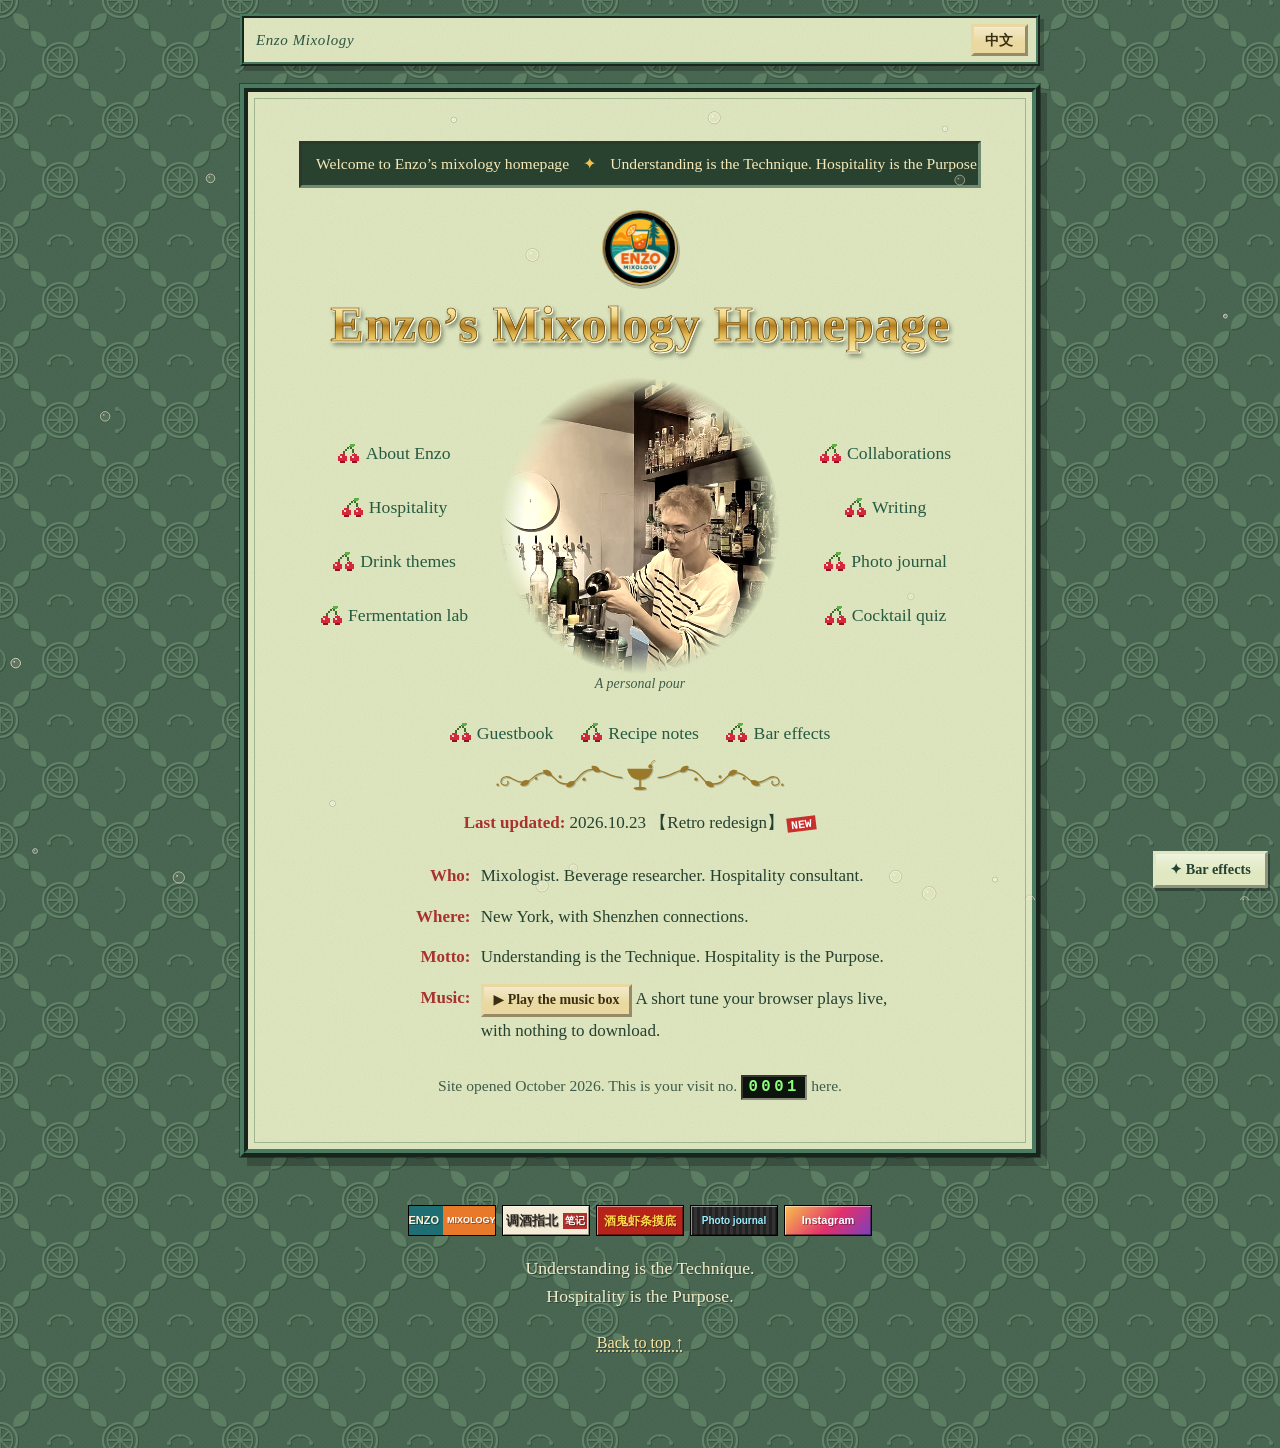
==== commit a034c81d: "Give each room its own page and carry the language between pages The lobby (index.html) is now the p" ====
--- a/index.html
+++ b/index.html
@@ -13,53 +13,28 @@
   <meta property="og:url" content="https://rqguan.github.io/bartending/">
   <link rel="stylesheet" href="assets/retro.css">
   <script src="assets/retro.js" defer></script><script src="assets/i18n.js" defer></script>
+  <script>
+    /* Old single-page links (…/bartending/#practice) now open the matching page. */
+    (function () {
+      var rooms = { about: 'about.html', philosophy: 'hospitality.html', practice: 'drinks.html', research: 'fermentation.html',
+        collaborations: 'collaborations.html', 'midtown-live': 'collaborations.html#midtown-live', 'fruit-stand': 'collaborations.html#fruit-stand',
+        writing: 'writing.html', contact: 'guestbook.html' };
+      var target = rooms[location.hash.slice(1)];
+      if (target) {
+        var parts = target.split('#');
+        location.replace(parts[0] + location.search + (parts[1] ? '#' + parts[1] : ''));
+      }
+    })();
+  </script>
 </head>
-<body>
+<body class="room--lobby">
   <a class="skip-link" href="#main">Skip to content</a>
+  <header class="topbar">
+    <p class="topbar-name">Enzo Mixology</p>
+    <button type="button" class="lang-toggle btn" lang="zh-CN" aria-label="切换到中文" hidden>中文</button>
+  </header>
 
-  <svg class="sprite" aria-hidden="true" focusable="false" xmlns="http://www.w3.org/2000/svg">
-    <symbol id="px-cherry" viewBox="0 0 12 11" shape-rendering="crispEdges">
-      <path fill="#5fae45" d="M7 0h3v1H7zM7 1h2v1H7z"/>
-      <path fill="#3d6b2a" d="M6 1h1v1H6zM5 2h1v1H5zM7 2h1v1H7zM4 3h1v1H4zM8 3h1v1H8zM3 4h1v2H3zM8 4h1v1H8zM9 5h1v1H9z"/>
-      <path fill="#d4283b" d="M1 6h3v1H1zM0 7h5v3H0zM8 6h3v1H8zM7 7h5v3H7z"/>
-      <path fill="#8c1427" d="M1 10h3v1H1zM8 10h3v1H8z"/>
-      <path fill="#ffd6d6" d="M1 7h1v1H1zM8 7h1v1H8z"/>
-    </symbol>
-    <symbol id="px-glass" viewBox="0 0 12 11" shape-rendering="crispEdges">
-      <path fill="#6b8e23" d="M8 0h2v1H8z"/>
-      <path fill="#e3f4ff" d="M1 1h10v1H1zM5 5h2v1H5zM5 6h2v3H5zM3 9h6v1H3z"/>
-      <path fill="#f0a23b" d="M2 2h8v1H2zM3 3h6v1H3zM4 4h4v1H4z"/>
-    </symbol>
-    <symbol id="vine-half" viewBox="0 0 400 44">
-      <path d="M222 22C240 22 246 10 262 12S276 30 292 30 306 16 320 16 334 28 346 28 360 20 368 21" fill="none" stroke="currentColor" stroke-width="1.6"/>
-      <path d="M368 21c6 1 8 8 3 10-4 2-8-2-5-5" fill="none" stroke="currentColor" stroke-width="1.4"/>
-      <g fill="currentColor">
-        <path d="M0 0C3-4 9-5 13 0 9 5 3 4 0 0Z" transform="translate(250 15) rotate(-35)"/>
-        <path d="M0 0C3-4 9-5 13 0 9 5 3 4 0 0Z" transform="translate(281 27) rotate(28)"/>
-        <path d="M0 0C3-4 9-5 13 0 9 5 3 4 0 0Z" transform="translate(310 19) rotate(-28)"/>
-        <path d="M0 0C3-4 9-5 13 0 9 5 3 4 0 0Z" transform="translate(338 26) rotate(24)"/>
-        <circle cx="270" cy="24" r="2"/><circle cx="300" cy="21" r="1.8"/><circle cx="330" cy="23" r="1.6"/><circle cx="378" cy="31" r="1.5"/>
-      </g>
-    </symbol>
-    <symbol id="vine" viewBox="0 0 400 44">
-      <use href="#vine-half"/>
-      <use href="#vine-half" transform="matrix(-1 0 0 1 400 0)"/>
-      <g fill="currentColor">
-        <path d="M184 11H216Q214 24 200 25 186 24 184 11Z"/>
-        <rect x="199" y="25" width="2" height="9"/>
-        <ellipse cx="200" cy="35.5" rx="8" ry="2"/>
-        <circle cx="213" cy="8" r="2.6"/>
-      </g>
-      <path d="M213 6Q215 1 219 0" fill="none" stroke="currentColor" stroke-width="1"/>
-    </symbol>
-  </svg>
-
-  <main id="main">
-    <section class="room room--lobby" id="lobby" aria-labelledby="site-title">
-      <div class="topstrip">
-        <p class="topstrip-name">Enzo Mixology</p>
-        <button type="button" class="lang-toggle btn" lang="zh-CN" aria-label="切换到中文" hidden>中文</button>
-      </div>
+  <main id="main" class="room">
       <div class="frame">
         <div class="frame-in lobby">
           <div class="marquee">
@@ -75,10 +50,10 @@
           <div class="lobby-grid">
             <nav class="lobby-links" aria-label="Rooms, first half">
               <ul>
-                <li><a href="#about"><svg class="px" aria-hidden="true"><use href="#px-cherry"/></svg>About Enzo</a></li>
-                <li><a href="#philosophy"><svg class="px" aria-hidden="true"><use href="#px-cherry"/></svg>Hospitality</a></li>
-                <li><a href="#practice"><svg class="px" aria-hidden="true"><use href="#px-cherry"/></svg>Drink themes</a></li>
-                <li><a href="#research"><svg class="px" aria-hidden="true"><use href="#px-cherry"/></svg>Fermentation lab</a></li>
+                <li><a href="about.html"><svg class="px" aria-hidden="true"><use href="assets/retro/sprite.svg#px-cherry"/></svg>About Enzo</a></li>
+                <li><a href="hospitality.html"><svg class="px" aria-hidden="true"><use href="assets/retro/sprite.svg#px-cherry"/></svg>Hospitality</a></li>
+                <li><a href="drinks.html"><svg class="px" aria-hidden="true"><use href="assets/retro/sprite.svg#px-cherry"/></svg>Drink themes</a></li>
+                <li><a href="fermentation.html"><svg class="px" aria-hidden="true"><use href="assets/retro/sprite.svg#px-cherry"/></svg>Fermentation lab</a></li>
               </ul>
             </nav>
             <figure class="portrait-oval photo" data-dialup>
@@ -87,21 +62,21 @@
             </figure>
             <nav class="lobby-links" aria-label="Rooms, second half">
               <ul>
-                <li><a href="#collaborations"><svg class="px" aria-hidden="true"><use href="#px-cherry"/></svg>Collaborations</a></li>
-                <li><a href="#writing"><svg class="px" aria-hidden="true"><use href="#px-cherry"/></svg>Writing</a></li>
-                <li><a href="journal.html"><svg class="px" aria-hidden="true"><use href="#px-cherry"/></svg>Photo journal</a></li>
-                <li><a href="cocktailtest/"><svg class="px" aria-hidden="true"><use href="#px-cherry"/></svg>Cocktail quiz</a></li>
+                <li><a href="collaborations.html"><svg class="px" aria-hidden="true"><use href="assets/retro/sprite.svg#px-cherry"/></svg>Collaborations</a></li>
+                <li><a href="writing.html"><svg class="px" aria-hidden="true"><use href="assets/retro/sprite.svg#px-cherry"/></svg>Writing</a></li>
+                <li><a href="journal.html"><svg class="px" aria-hidden="true"><use href="assets/retro/sprite.svg#px-cherry"/></svg>Photo journal</a></li>
+                <li><a href="cocktailtest/"><svg class="px" aria-hidden="true"><use href="assets/retro/sprite.svg#px-cherry"/></svg>Cocktail quiz</a></li>
               </ul>
             </nav>
           </div>
 
           <p class="lobby-row">
-            <a href="#contact"><svg class="px" aria-hidden="true"><use href="#px-cherry"/></svg>Guestbook</a>
-            <a href="https://fluidstates.notion.site/32730266ff8b80b382acde84ec380707" target="_blank" rel="noopener"><svg class="px" aria-hidden="true"><use href="#px-cherry"/></svg>Recipe notes</a>
-            <button type="button" class="linklike" data-fx-open hidden><svg class="px" aria-hidden="true"><use href="#px-cherry"/></svg>Bar effects</button>
+            <a href="guestbook.html"><svg class="px" aria-hidden="true"><use href="assets/retro/sprite.svg#px-cherry"/></svg>Guestbook</a>
+            <a href="https://fluidstates.notion.site/32730266ff8b80b382acde84ec380707" target="_blank" rel="noopener"><svg class="px" aria-hidden="true"><use href="assets/retro/sprite.svg#px-cherry"/></svg>Recipe notes</a>
+            <button type="button" class="linklike" data-fx-open hidden><svg class="px" aria-hidden="true"><use href="assets/retro/sprite.svg#px-cherry"/></svg>Bar effects</button>
           </p>
 
-          <svg class="vine" viewBox="0 0 400 44" aria-hidden="true"><use href="#vine"/></svg>
+          <svg class="vine" viewBox="0 0 400 44" aria-hidden="true"><use href="assets/retro/sprite.svg#vine"/></svg>
 
           <p class="updated"><span class="label">Last updated:</span> 2026.10.23 【Retro redesign】<span class="new" aria-hidden="true">NEW</span></p>
 
@@ -115,244 +90,19 @@
           <p class="since">Site opened October 2026. <span class="visits js-only" hidden><span data-zh="这是您第">This is your visit no.</span> <span class="odometer" id="visit-count">0001</span> <span data-zh="次光临本站。">here.</span></span></p>
         </div>
       </div>
-    </section>
+  </main>
 
-    <section class="room room--about" id="about" aria-labelledby="about-title">
-      <div class="frame">
-        <div class="frame-in">
-          <header class="room-head">
-            <h2 class="room-title" id="about-title">About Enzo</h2>
-            <svg class="vine" viewBox="0 0 400 44" aria-hidden="true"><use href="#vine"/></svg>
-          </header>
-          <div class="prose">
-            <h3>Curiosity is the starting point.</h3>
-            <p class="lead">A wine background. An open mind.<br>A world of things worth tasting.</p>
-            <p>Enzo is a New York-based mixologist, beverage researcher, and hospitality consultant. His wine knowledge developed during his university years in California; his curiosity extends to spirits, beer, coffee, tea, global spices, and culinary traditions.</p>
-            <p>Exchanges with bartenders at Hope &amp; Sesame’s Shenzhen location helped shape his approach. Exploring drinking cultures in Ginza, Bali, Barcelona, and the Caribbean brought new perspectives on flavor, context, and the rituals around a drink.</p>
-            <p>Today, his practice moves between original drinks, fermentation, independent bar consulting, and creative collaborations. The question stays simple: <em>what would make this guest happiest?</em></p>
-          </div>
-          <div class="album" aria-label="Enzo at work and away from the bar">
-            <figure class="photo" data-dialup><a href="assets/NIK_07.jpeg"><img src="assets/thumbs/NIK_07.jpg" width="482" height="720" loading="lazy" decoding="async" alt="Full-length black-and-white street portrait of Enzo in Japan."></a><figcaption>A wider perspective.</figcaption></figure>
-            <figure class="photo" data-dialup><a href="assets/IMG_6186.png"><img src="assets/thumbs/IMG_6186.jpg" width="333" height="720" loading="lazy" decoding="async" alt="Enzo shaking a drink at a curved, warmly lit bar."></a><figcaption>Behind the bar</figcaption></figure>
-            <figure class="photo" data-dialup><a href="assets/fruit-stand-bartending.jpg"><img src="assets/thumbs/fruit-stand-bartending.jpg" width="900" height="600" loading="lazy" decoding="async" alt="Preparing a drink at the Fruit Stand event."></a><figcaption>Fruit Stand / In the making</figcaption></figure>
-            <figure class="photo" data-dialup><a href="assets/kitchen-work.jpg"><img src="assets/thumbs/kitchen-work.jpg" width="720" height="405" loading="lazy" decoding="async" alt="Enzo preparing drinks at the kitchen counter."></a><figcaption>Curiosity at the kitchen counter.</figcaption></figure>
-            <figure class="photo" data-dialup><a href="assets/fruit-stand-conversation.jpg"><img src="assets/thumbs/fruit-stand-conversation.jpg" width="1100" height="849" loading="lazy" decoding="async" alt="Enzo in conversation across the Fruit Stand bar."></a><figcaption>The person across the bar.</figcaption></figure>
-            <figure class="photo" data-dialup><a href="assets/pina-colada-thumbnail.jpg"><img src="assets/thumbs/pina-colada-thumbnail.jpg" width="397" height="720" loading="lazy" decoding="async" alt="Enzo on the Piña Colada tutorial cover."></a><figcaption>Sharing the thinking.</figcaption></figure>
-          </div>
-          <p class="room-foot"><a href="#lobby">Back to the lobby ↑</a></p>
-        </div>
-      </div>
-    </section>
-
-    <section class="room room--rose" id="philosophy" aria-labelledby="philosophy-title">
-      <div class="frame">
-        <div class="frame-in">
-          <header class="room-head">
-            <h2 class="room-title" id="philosophy-title">Hospitality</h2>
-            <svg class="vine" viewBox="0 0 400 44" aria-hidden="true"><use href="#vine"/></svg>
-          </header>
-          <div class="hospitality">
-            <div class="prose">
-              <h3>The right drink begins with listening.</h3>
-              <p class="motto">Complexity in Understanding.<br>Simplicity in Execution.</p>
-              <p>Technique is valuable when it helps us understand ingredients, balance, dilution, and people. A spritz belongs to a drinking culture. A tea cocktail can find clarity through soda dilution. Context changes the decision.</p>
-            </div>
-            <aside class="napkin" aria-labelledby="napkin-title">
-              <p class="napkin-title" id="napkin-title">A moment across the bar</p>
-              <p>A guest wanted sharp, non-fruity acidity and a light drink. Enzo chose a <strong>Manzanilla Tonic</strong>—a response to the guest’s description, with hospitality guiding the technique.</p>
-            </aside>
-          </div>
-          <div class="album album--3">
-            <figure class="photo" data-dialup><a href="assets/pink-drink.jpg"><img src="assets/thumbs/pink-drink.jpg" width="623" height="720" loading="lazy" decoding="async" alt="A pale pink drink on a red tray."></a><figcaption>Clarity in the glass.</figcaption></figure>
-            <figure class="photo" data-dialup><a href="assets/fruit-stand-pineapple.jpg"><img src="assets/thumbs/fruit-stand-pineapple.jpg" width="900" height="600" loading="lazy" decoding="async" alt="A yellow drink with pineapple garnish on an As You Wish napkin."></a><figcaption>Ready for the guest.</figcaption></figure>
-            <figure class="photo" data-dialup><a href="assets/A0EC5EC4-545E-441B-B4FC-B8854385F7B5.jpeg"><img src="assets/thumbs/A0EC5EC4-545E-441B-B4FC-B8854385F7B5.jpg" width="405" height="720" loading="lazy" decoding="async" alt="An amber drink with an herb sprig next to Marmite."></a><figcaption>Room for curiosity.</figcaption></figure>
-          </div>
-          <p class="room-foot"><a href="#lobby">Back to the lobby ↑</a></p>
-        </div>
-      </div>
-    </section>
-
-    <section class="room room--walnut" id="practice" aria-labelledby="practice-title">
-      <div class="frame">
-        <div class="frame-in">
-          <header class="room-head">
-            <h2 class="room-title" id="practice-title">Drink themes</h2>
-            <svg class="vine" viewBox="0 0 400 44" aria-hidden="true"><use href="#vine"/></svg>
-          </header>
-          <div class="prose prose--center">
-            <h3>Ideas, translated into a glass.</h3>
-            <p>From a familiar dish to an elusive scent.<br>Selected themes from an ongoing practice.</p>
-          </div>
-          <div class="backbar">
-            <figure class="photo" data-dialup><a href="assets/fruit-stand-condesa.jpg"><img src="assets/thumbs/fruit-stand-condesa.jpg" width="480" height="720" loading="lazy" decoding="async" alt="A yellow drink beside Condesa Gin and a fruit display."></a></figure>
-            <figure class="photo" data-dialup><a href="assets/floral-red.jpg"><img src="assets/thumbs/floral-red.jpg" width="540" height="720" loading="lazy" decoding="async" alt="Orange-red drink with a flower garnish."></a></figure>
-            <figure class="photo" data-dialup><a href="assets/green-coupe-detail.jpg"><img src="assets/thumbs/green-coupe-detail.jpg" width="540" height="720" loading="lazy" decoding="async" alt="Surface detail of a green drink."></a></figure>
-            <figure class="photo" data-dialup><a href="assets/dark-drink.jpg"><img src="assets/thumbs/dark-drink.jpg" width="540" height="720" loading="lazy" decoding="async" alt="Dark drink beside Malta Morena and Pitorro Café bottles."></a></figure>
-            <figure class="photo" data-dialup><a href="assets/1972.jpeg"><img src="assets/thumbs/1972.jpg" width="540" height="720" loading="lazy" decoding="async" alt="Tall orange drink with a pale topping."></a></figure>
-            <figure class="photo" data-dialup><a href="assets/midtown-live.jpg"><img src="assets/thumbs/midtown-live.jpg" width="750" height="1000" loading="lazy" decoding="async" alt="Coral and blue drinks for Midtown Live."></a></figure>
-            <figure class="photo" data-dialup><a href="assets/IMG_3995.jpeg"><img src="assets/thumbs/IMG_3995.jpg" width="540" height="720" loading="lazy" decoding="async" alt="A pale drink over ice with a yellow and white garnish."></a></figure>
-            <figure class="photo" data-dialup><a href="assets/1991.jpeg"><img src="assets/thumbs/1991.jpg" width="540" height="720" loading="lazy" decoding="async" alt="Freezing Cold “Hot Tea” — supplied drink presentation artwork."></a></figure>
-          </div>
-          <p class="center"><a href="journal.html#drinks">Explore the drink photographs <span aria-hidden="true">↗</span></a></p>
-
-          <div class="themes">
-            <details><summary><svg class="px" aria-hidden="true"><use href="#px-glass"/></svg><span class="theme-name">Perfumery &amp; memory<small>Fragrance as a starting point</small></span><span class="sign" aria-hidden="true"></span></summary><div class="theme-body"><p>Exploring the relationship between fragrance and flavor through perfume-inspired drinks.</p><p class="theme-list">Chanel Chance Eau Tendre · Ghost in the Shell</p><div class="menus"><figure class="photo photo--menu"><a href="assets/menus/menu-perfume.jpg" target="_blank" rel="noopener"><img src="assets/menus/menu-perfume-1600.jpg" width="1600" height="873" loading="lazy" decoding="async" alt="Illustrated perfume-inspired cocktail menu on parchment, including Ghost in the Shell and Powder of Opportunity."></a><figcaption>Perfume menu</figcaption></figure></div><a class="recipe-link" href="https://fluidstates.notion.site/38f30266ff8b80c79212e1c65161c5e9" target="_blank" rel="noopener">Recipe notes · 香水酒 <span aria-hidden="true">↗</span></a></div></details>
-            <details><summary><svg class="px" aria-hidden="true"><use href="#px-glass"/></svg><span class="theme-name">The culinary imagination<small>Familiar food, another form</small></span><span class="sign" aria-hidden="true"></span></summary><div class="theme-body"><p>Translating recognizable dishes and regional food references into beverages, with attention to their cultural context.</p><p class="theme-list">Korean cold noodle · Cantonese coconut chicken · Guizhou regional flavor</p><div class="menus"><figure class="photo photo--menu"><a href="assets/menus/menu-departures.jpg" target="_blank" rel="noopener"><img src="assets/menus/menu-departures-1600.jpg" width="1600" height="873" loading="lazy" decoding="async" alt="Departure-board cocktail menu titled Cultural Exploration, listing regional drinks from Guizhou, Shenzhen, California and beyond."></a><figcaption>Departures: Cultural Exploration</figcaption></figure><figure class="photo photo--menu"><a href="assets/menus/menu-food-deconstruction.jpg" target="_blank" rel="noopener"><img src="assets/menus/menu-food-deconstruction-1600.jpg" width="1600" height="873" loading="lazy" decoding="async" alt="Collage cocktail menu titled Food Deconstruction, with drinks inspired by coconut chicken, Korean cold noodles and oden."></a><figcaption>Food Deconstruction</figcaption></figure></div><a class="recipe-link" href="https://fluidstates.notion.site/38f30266ff8b808db078d0d6b42e34f7" target="_blank" rel="noopener">Recipe notes · 地方风味 <span aria-hidden="true">↗</span></a></div></details>
-            <details><summary><svg class="px" aria-hidden="true"><use href="#px-glass"/></svg><span class="theme-name">Tea cocktails<small>Leaf, infusion, restraint</small></span><span class="sign" aria-hidden="true"></span></summary><div class="theme-body"><p>Tea-based drinks where balance and dilution reveal a quieter expression.</p><p class="theme-list">Freezing Cold “Hot Tea”</p><a class="recipe-link" href="https://fluidstates.notion.site/38f30266ff8b80d38382d0457fdb94fa" target="_blank" rel="noopener">Recipe notes · 茶酒 <span aria-hidden="true">↗</span></a></div></details>
-            <details><summary><svg class="px" aria-hidden="true"><use href="#px-glass"/></svg><span class="theme-name">Flavor &amp; abstraction<small>Structure, atmosphere, sensory judgment</small></span><span class="sign" aria-hidden="true"></span></summary><div class="theme-body"><p>Abstract flavor studies that begin from an atmosphere or an idea rather than a template.</p><p class="theme-list">Forest After Rain · Garlic Cocktail · Lab Reports</p><div class="menus"><figure class="photo photo--menu"><a href="assets/menus/menu-metaphysics.jpg" target="_blank" rel="noopener"><img src="assets/menus/menu-metaphysics-1600.jpg" width="1600" height="893" loading="lazy" decoding="async" alt="Illustrated cocktail menu, Chapter I: Metaphysics."></a><figcaption>Chapter I: Metaphysics</figcaption></figure><figure class="photo photo--menu"><a href="assets/menus/menu-flavor-lab.jpg" target="_blank" rel="noopener"><img src="assets/menus/menu-flavor-lab-1600.jpg" width="1600" height="893" loading="lazy" decoding="async" alt="Illustrated cocktail menu, Chapter II: Flavor Lab, with six numbered lab reports."></a><figcaption>Chapter II: Flavor Lab</figcaption></figure><figure class="photo photo--menu"><a href="assets/menus/menu-tarot.jpg" target="_blank" rel="noopener"><img src="assets/menus/menu-tarot-1600.jpg" width="1600" height="893" loading="lazy" decoding="async" alt="Tarot-card cocktail menu of eight drinks, including Forest After Rain."></a><figcaption>Tarot menu</figcaption></figure></div><a class="recipe-link" href="https://fluidstates.notion.site/38f30266ff8b8099bc83c6e9f3f13e23" target="_blank" rel="noopener">Recipe notes · 风味与抽象 <span aria-hidden="true">↗</span></a></div></details>
-            <details><summary><svg class="px" aria-hidden="true"><use href="#px-glass"/></svg><span class="theme-name">Classics &amp; adaptations<small>Familiar drinks, reconsidered</small></span><span class="sign" aria-hidden="true"></span></summary><div class="theme-body"><p>Classic cocktails and thoughtful adaptations that connect beverage knowledge to the occasion and the guest.</p><div class="menus"><figure class="photo photo--menu"><a href="assets/menus/menu-christmas-2025.png" target="_blank" rel="noopener"><img src="assets/menus/menu-christmas-2025-1600.jpg" width="1600" height="873" loading="lazy" decoding="async" alt="Illustrated 2025 Christmas cocktail menu with seasonal drinks including Coquito, Nut4Nut and New York Style."></a><figcaption>Christmas 2025</figcaption></figure></div><a class="recipe-link" href="https://fluidstates.notion.site/38f30266ff8b802aa0ecde452d47c3f7" target="_blank" rel="noopener">Recipe notes · 经典与改编 <span aria-hidden="true">↗</span></a></div></details>
-            <details><summary><svg class="px" aria-hidden="true"><use href="#px-glass"/></svg><span class="theme-name">Collaborations &amp; commissions<small>Drinks made for a brief</small></span><span class="sign" aria-hidden="true"></span></summary><div class="theme-body"><p>Commissioned menus and creative collaborations shaped around an event, a brand, or a piece of art.</p><p class="theme-list">Noiseless Nights · Jasmine 40th Street · Fruit Stand</p><div class="menus menus--tall"><figure class="photo photo--menu"><a href="assets/23D1216E-B9AF-4912-BF0C-074C90ECDCDF.jpeg" target="_blank" rel="noopener"><img src="assets/thumbs/23D1216E-B9AF-4912-BF0C-074C90ECDCDF.jpg" width="852" height="900" loading="lazy" decoding="async" alt="Midtown Live project artwork, with the two commissioned drinks and listening-series notes."></a><figcaption>Midtown Live commission</figcaption></figure><figure class="photo photo--menu"><a href="assets/2728.jpeg" target="_blank" rel="noopener"><img src="assets/thumbs/2728.jpg" width="599" height="900" loading="lazy" decoding="async" alt="Original seven-drink Fruit Stand menu artwork, carrying As You Wish, Teapulse and Condesa Gin marks."></a><figcaption>Fruit Stand seven-drink menu</figcaption></figure></div><a class="recipe-link" href="https://fluidstates.notion.site/38f30266ff8b806a98b9f291e3306ea4" target="_blank" rel="noopener">Recipe notes · 合作与委托 <span aria-hidden="true">↗</span></a></div></details>
-          </div>
-          <p class="room-foot"><a href="#lobby">Back to the lobby ↑</a></p>
-        </div>
-      </div>
-    </section>
-
-    <section class="room room--lab" id="research" aria-labelledby="research-title">
-      <div class="frame">
-        <div class="frame-in">
-          <header class="room-head">
-            <h2 class="room-title" id="research-title">Fermentation lab</h2>
-            <svg class="vine" viewBox="0 0 400 44" aria-hidden="true"><use href="#vine"/></svg>
-          </header>
-          <div class="prose">
-            <h3>Time is an ingredient.</h3>
-            <p class="lead">Complete beverages.<br>Curiosity, allowed to develop.</p>
-            <p>Influenced by Noma’s fermentation philosophy, Enzo develops fermented drinks that stand on their own. His research brings sensory judgment into conversation with practical beverage production.</p>
-          </div>
-          <div class="table-wrap">
-            <table class="lab-table">
-              <caption>Lab notes</caption>
-              <thead><tr><th scope="col">Subject</th><th scope="col">Notes</th></tr></thead>
-              <tbody>
-                <tr><th scope="row">Tepache</th><td><strong>Two expressions. One starting point.</strong> A traditional piloncillo version and a lighter expression made with refined cane sugar. Both have been commercially served.</td></tr>
-                <tr><th scope="row">Kvass</th><td><strong>Grain, season, possibility.</strong> Explorations include rye kvass and seasonal pumpkin kvass, developed as beverages in their own right.</td></tr>
-                <tr><th scope="row">From research to service</th><td><strong>Understanding the whole process.</strong> Production experience includes beer-industry canning methods, connecting beverage development with real-world service.</td></tr>
-              </tbody>
-            </table>
-          </div>
-          <div class="notebook-head">
-            <h3>Before the first sip.</h3>
-            <a href="journal.html#process">All process photographs ↗</a>
-          </div>
-          <div class="album album--taped">
-            <figure class="photo" data-dialup><a href="assets/IMG_4015.png"><img src="assets/thumbs/IMG_4015.jpg" width="333" height="720" loading="lazy" decoding="async" alt="A beverage vessel labelled Tepache at a service counter; supplied event photograph screenshot."></a><figcaption>Tepache / At service</figcaption></figure>
-            <figure class="photo" data-dialup><a href="assets/fruit-sugar-prep.jpg"><img src="assets/thumbs/fruit-sugar-prep.jpg" width="540" height="720" loading="lazy" decoding="async" alt="Fruit, sugar and cinnamon in preparation."></a><figcaption>Fruit / Sugar / Spice</figcaption></figure>
-            <figure class="photo" data-dialup><a href="assets/bread-preparation.jpg"><img src="assets/thumbs/bread-preparation.jpg" width="540" height="720" loading="lazy" decoding="async" alt="Bread in a saucepan of liquid."></a><figcaption>A culinary starting point</figcaption></figure>
-            <figure class="photo" data-dialup><a href="assets/bottled-samples.jpg"><img src="assets/thumbs/bottled-samples.jpg" width="720" height="540" loading="lazy" decoding="async" alt="Three bottles of preparations."></a><figcaption>Comparing preparations</figcaption></figure>
-            <figure class="photo" data-dialup><a href="assets/IMG_3559.jpeg"><img src="assets/thumbs/IMG_3559.jpg" width="540" height="720" loading="lazy" decoding="async" alt="Bottled preparations in a refrigerator."></a><figcaption>From the working notebook</figcaption></figure>
-            <figure class="photo" data-dialup><a href="assets/IMG_3544.jpeg"><img src="assets/thumbs/IMG_3544.jpg" width="720" height="540" loading="lazy" decoding="async" alt="Four bottled preparations on a refrigerator shelf."></a><figcaption>Preparations, side by side</figcaption></figure>
-          </div>
-          <p class="room-foot"><a href="#lobby">Back to the lobby ↑</a></p>
-        </div>
-      </div>
-    </section>
-
-    <section class="room room--forest" id="collaborations" aria-labelledby="collab-title">
-      <div class="frame">
-        <div class="frame-in">
-          <header class="room-head">
-            <h2 class="room-title" id="collab-title">Collaborations</h2>
-            <svg class="vine" viewBox="0 0 400 44" aria-hidden="true"><use href="#vine"/></svg>
-          </header>
-          <div class="prose prose--center">
-            <h3>Beyond the drink. The whole experience.</h3>
-          </div>
-          <div class="consult">
-            <article><p class="label">Shenzhen / Independent bars</p><h4>Built for a working bar.</h4><p>Consulting for four independent bars, spanning menu design, recipe refinement, pre-opening planning, standard operating procedures, team workflows, and operations.</p><p class="scope">Menus / Recipes / Service systems</p></article>
-            <article><p class="label">New York / Art &amp; culture</p><h4>A conversation with the occasion.</h4><p>Cocktail projects with galleries, artists, and cultural events. From concepts and client coordination to beverage R&amp;D and on-site hospitality.</p><p class="scope">Concepts / Collaborations / Event service</p></article>
-          </div>
-          <div class="stories" aria-label="Selected collaborations">
-            <article class="story" id="midtown-live">
-              <figure class="photo" data-dialup><a href="assets/midtown-live.jpg"><img src="assets/thumbs/midtown-live.jpg" width="750" height="1000" loading="lazy" decoding="async" alt="A coral cocktail in a stemmed glass beside a blue cocktail over ice, with contrasting circular glass decorations."></a><figcaption>Noiseless Nights / Jasmine 40th Street</figcaption></figure>
-              <div class="story-copy">
-                <p class="label">As You Wish × THE BLANC / May 1, 2026</p>
-                <h4>Midtown Live</h4>
-                <p>Two contrasting drinks for a musical occasion: the tropical, sweet-and-sour Noiseless Nights, and the floral Jasmine 40th Street.</p>
-                <p>Enzo handled the business coordination, beverage research and development, and bartending for the project.</p>
-                <p class="scope">Business coordination / Beverage R&amp;D / Bartending</p>
-                <p><a href="assets/23D1216E-B9AF-4912-BF0C-074C90ECDCDF.jpeg">View the commission record ↗</a></p>
-              </div>
-            </article>
-            <article class="story" id="fruit-stand">
-              <figure class="photo" data-dialup><a href="assets/fruit-stand-conversation.jpg"><img src="assets/thumbs/fruit-stand-conversation.jpg" width="1100" height="849" loading="lazy" decoding="async" alt="Conversation across the bar at the fruit-themed event."></a><figcaption>Fruit Stand / A moment across the bar</figcaption></figure>
-              <div class="story-copy">
-                <p class="label">As You Wish × WIP × Condesa</p>
-                <h4>Fruit Stand</h4>
-                <p>A fruit-stand-themed event with As You Wish, WIP, and Condesa. A seven-drink menu brings fruit, tea, coffee, and fermentation into the same conversation. Tropical and floral cocktails sit alongside espresso and pineapple-fermentation drinks.</p>
-                <p>Enzo handled the business coordination, beverage research and development, and bartending for the project.</p>
-                <p class="scope">Business coordination / Beverage R&amp;D / Bartending</p>
-                <p><a href="assets/2728.jpeg">View the original seven-drink menu <span aria-hidden="true">↗</span></a><br><a href="journal.html#fruit-stand">Explore the event photographs <span aria-hidden="true">↗</span></a></p>
-              </div>
-            </article>
-          </div>
-          <div class="album album--3">
-            <figure class="photo" data-dialup><a href="assets/fruit-stand-shaking.jpg"><img src="assets/thumbs/fruit-stand-shaking.jpg" width="900" height="600" loading="lazy" decoding="async" alt="Shaking a drink against the illustrated Fruit Stand backdrop."></a><figcaption>Fruit Stand / In motion</figcaption></figure>
-            <figure class="photo" data-dialup><a href="assets/fruit-stand-service.jpg"><img src="assets/thumbs/fruit-stand-service.jpg" width="900" height="675" loading="lazy" decoding="async" alt="Fruit Stand service counter with drink containers and fruit."></a><figcaption>Prepared for service</figcaption></figure>
-            <figure class="photo" data-dialup><a href="assets/261.jpeg"><img src="assets/thumbs/261.jpg" width="900" height="645" loading="lazy" decoding="async" alt="Beverage vessels, containers and a suitcase."></a><figcaption>The work behind the occasion</figcaption></figure>
-          </div>
-          <p class="center"><a class="btn" href="#contact">Start a conversation</a></p>
-          <p class="room-foot"><a href="#lobby">Back to the lobby ↑</a></p>
-        </div>
-      </div>
-    </section>
-
-    <section class="room room--paper" id="writing" aria-labelledby="writing-title">
-      <div class="frame">
-        <div class="frame-in">
-          <header class="room-head">
-            <h2 class="room-title" id="writing-title">Writing</h2>
-            <svg class="vine" viewBox="0 0 400 44" aria-hidden="true"><use href="#vine"/></svg>
-          </header>
-          <div class="writing">
-            <a class="stringbook" href="https://fluidstates.notion.site/32730266ff8b80b382acde84ec380707" target="_blank" rel="noopener" aria-hidden="true" tabindex="-1">
-              <span class="stringbook-label" lang="zh-CN">后现代调酒指北</span>
-              <span class="stringbook-seal" lang="zh-CN">指北</span>
-            </a>
-            <div class="prose">
-              <p class="label">An independent, ongoing reference</p>
-              <h3>A Postmodern Guide to Mixology</h3>
-              <p>Enzo’s Chinese-language writing explores flavor, science, and sensory judgment. A place to examine the thinking behind a drink, alongside a growing collection of cocktail notes.</p>
-              <p lang="zh-CN" class="zh-titles">《后现代调酒指北》<br>《附录：Enzo 的调酒笔记》</p>
-              <p><a class="btn" href="https://fluidstates.notion.site/32730266ff8b80b382acde84ec380707" target="_blank" rel="noopener">Read A Postmodern Guide to Mixology <span aria-hidden="true">↗</span></a></p>
-            </div>
-          </div>
-          <div class="writing-extras">
-            <aside class="tutorial"><p class="label">From the tutorial archive / Piña Colada</p><p>A closer look at a familiar classic.</p><a href="journal.html#visual-notes">View the cover &amp; visual notes ↗</a></aside>
-            <a class="quiz-banner" href="cocktailtest/"><svg class="px px--big" aria-hidden="true"><use href="#px-glass"/></svg><span class="quiz-copy"><span class="label">A little self-assessment / 中文 &amp; English</span><span class="quiz-title" lang="zh-CN">酒鬼虾条摸底</span><span>10 questions. Where does your beverage knowledge begin?</span></span><span class="sr-only">Open the cocktail knowledge quiz</span></a>
-          </div>
-          <p class="room-foot"><a href="#lobby">Back to the lobby ↑</a></p>
-        </div>
-      </div>
-    </section>
-
-    <section class="room room--night" id="contact" aria-labelledby="guestbook-title">
-      <div class="frame">
-        <div class="frame-in guestbook">
-          <header class="room-head">
-            <h2 class="room-title" id="guestbook-title">Guestbook</h2>
-            <svg class="vine" viewBox="0 0 400 44" aria-hidden="true"><use href="#vine"/></svg>
-          </header>
-          <p class="label">A menu, an idea, an occasion.</p>
-          <h3>What’s on your mind?</h3>
-          <p>For bar consulting, beverage research,<br>and creative collaborations.</p>
-          <p><a class="btn btn-big" href="https://www.instagram.com/asyouwish.nyc/">Let’s talk on Instagram</a></p>
-        </div>
-      </div>
-
-      <footer class="site-foot">
+  <footer class="site-foot">
         <nav class="badges" aria-label="Link buttons">
-          <a class="badge badge--enzo" href="#lobby"><span>ENZO</span><span>MIXOLOGY</span></a>
+          <a class="badge badge--enzo" href="./"><span>ENZO</span><span>MIXOLOGY</span></a>
           <a class="badge badge--guide" href="https://fluidstates.notion.site/32730266ff8b80b382acde84ec380707" target="_blank" rel="noopener" lang="zh-CN"><span>调酒指北</span><i>笔记</i></a>
           <a class="badge badge--quiz" href="cocktailtest/" lang="zh-CN">酒鬼虾条摸底</a>
           <a class="badge badge--photo" href="journal.html">Photo journal</a>
           <a class="badge badge--ig" href="https://www.instagram.com/asyouwish.nyc/">Instagram</a>
         </nav>
         <p class="foot-motto">Understanding is the Technique.<br>Hospitality is the Purpose.</p>
-        <p><a href="#lobby">Back to the lobby ↑</a></p>
+        <p><a href="#main">Back to top ↑</a></p>
       </footer>
-    </section>
-  </main>
 
   <div class="fx" hidden>
     <button type="button" class="fx-toggle btn" aria-expanded="false" aria-controls="fx-panel"><span aria-hidden="true">✦ </span>Bar effects</button>
--- a/assets/retro.css
+++ b/assets/retro.css
@@ -18,8 +18,8 @@
 body {
   margin: 0;
   font: 17px/1.7 var(--serif);
-  color: #24402f;
-  background: #42604b url("retro/tile-lobby.svg");
+  color: var(--ink);
+  background: var(--tile-c) var(--tile);
 }
 html[lang^="zh"] body { line-height: 1.95; letter-spacing: .02em; }
 
@@ -38,8 +38,8 @@
 
 :focus-visible { outline: 2px dashed var(--label, #b23a36); outline-offset: 3px; }
 
-/* ---------- Room skins ---------- */
-.room {
+/* ---------- Room skins (one class on <body> per page) ---------- */
+body {
   --tile: url("retro/tile-lobby.svg");
   --tile-c: #42604b;
   --panel: #dfe8c1;
@@ -58,12 +58,8 @@
   --mat: #fffbea;
   --btn: #e9d9a0;
   --btn-ink: #3b2f12;
-  position: relative;
-  padding: clamp(36px, 7vw, 72px) 12px;
-  background: var(--tile-c) var(--tile);
-  color: var(--ink);
-}
-.room + .room { border-top: 4px groove var(--frame); }
+}
+.room { position: relative; padding: 0 12px clamp(28px, 5vw, 48px); }
 
 .room--about {
   --tile: url("retro/tile-about.svg"); --tile-c: #bfe1da;
@@ -149,7 +145,7 @@
 
 .prose { max-width: 62ch; }
 .prose--center { margin-inline: auto; text-align: center; }
-.prose h3, .notebook-head h3, .guestbook h3 { font: 700 clamp(21px, 3.2vw, 26px)/1.35 var(--serif); color: var(--title); margin-bottom: .6em; }
+.prose h2, .notebook-head h2, .guestbook h2 { font: 700 clamp(21px, 3.2vw, 26px)/1.35 var(--serif); color: var(--title); margin-bottom: .6em; }
 .prose p { margin: 0 0 1em; }
 .prose .lead { font-size: 1.12em; font-style: italic; color: var(--ink-soft); }
 html[lang^="zh"] .prose .lead { font-style: normal; }
@@ -183,9 +179,51 @@
 @keyframes dialup-img { 0% { filter: blur(5px) saturate(.4); } 75% { filter: blur(1.5px) saturate(.75); } 100% { filter: none; } }
 
 /* ---------- Lobby ---------- */
-.room--lobby { padding-top: 14px; }
-.topstrip { max-width: var(--max); margin: 0 auto 14px; display: flex; align-items: center; justify-content: space-between; gap: 12px; color: #f2ecc9; }
-.topstrip-name { margin: 0; font: italic 15px/1 var(--serif); letter-spacing: .04em; text-shadow: 1px 1px 0 #233528; }
+/* ---------- Top bar: back button, "you are here", language ---------- */
+.topbar {
+  width: min(var(--max), calc(100% - 24px));
+  margin: 14px auto 18px;
+  display: flex; flex-wrap: wrap; align-items: center; gap: 8px 14px;
+  padding: 6px 8px;
+  color: var(--ink);
+  background: var(--panel-tex), var(--panel);
+  border: 4px ridge var(--frame);
+  box-shadow: 4px 5px 0 rgba(0, 0, 0, .22);
+}
+.topbar-name { margin: 0 0 0 4px; font: italic 15px/1.2 var(--serif); letter-spacing: .04em; color: var(--title); }
+.topbar .lang-toggle { margin-left: auto; }
+.back-btn { font-size: .85em; padding: .3em .8em; }
+.crumbs { font-size: .86em; color: var(--ink-soft); }
+.crumbs a { color: var(--link); }
+@media (max-width: 620px) {
+  .topbar { width: calc(100% - 16px); margin: 8px auto 12px; }
+  .crumbs { order: 3; flex-basis: 100%; padding: 0 2px; }
+}
+
+/* ---------- Pager: previous room, lobby, next room ---------- */
+.pager {
+  width: min(var(--max), calc(100% - 24px));
+  margin: 0 auto 84px;
+  display: grid; grid-template-columns: 1fr auto 1fr; gap: 10px; align-items: stretch;
+}
+.pager a {
+  display: block;
+  padding: 8px 14px;
+  color: var(--link);
+  text-decoration: none;
+  background: var(--panel-tex), var(--panel);
+  border: 4px outset var(--frame);
+}
+.pager a:hover { color: var(--label); }
+.pager a:active { border-style: inset; }
+.pager span { display: block; font-size: .8em; color: var(--ink-soft); }
+.pager strong { font-family: var(--kai); font-size: 1.05em; }
+.pager-home { display: grid !important; place-items: center; font-weight: 700; }
+.pager-next { text-align: right; }
+@media (max-width: 620px) {
+  .pager { grid-template-columns: 1fr 1fr; width: calc(100% - 16px); }
+  .pager-home { grid-column: 1 / -1; order: 3; }
+}
 .lobby { text-align: center; }
 
 .marquee { overflow: hidden; margin: 0 0 22px; border: 3px inset #6f8c72; background: #29412f; color: #f5e9b8; font-size: .92em; }
@@ -295,7 +333,6 @@
 .music-toggle[aria-pressed="true"] .when-on { display: inline; }
 .music-toggle[aria-pressed="true"] .when-off { display: none; }
 
-.room-foot { margin: 34px 0 0; text-align: center; font-size: .92em; }
 
 /* ---------- Hospitality ---------- */
 .hospitality { display: grid; grid-template-columns: minmax(0, 1.25fr) minmax(0, 1fr); gap: 28px; align-items: center; }
@@ -351,6 +388,7 @@
 .theme-body p { margin: 0 0 .8em; }
 .theme-list { color: var(--label); font-style: italic; }
 html[lang^="zh"] .theme-list { font-style: normal; }
+html[lang^="zh"] em { font-style: normal; -webkit-text-emphasis: filled dot; text-emphasis: filled dot; -webkit-text-emphasis-position: under; text-emphasis-position: under right; }
 .menus { display: grid; gap: 16px; grid-template-columns: repeat(auto-fit, minmax(240px, 1fr)); margin: 14px 0; }
 .menus--tall { grid-template-columns: repeat(auto-fit, minmax(180px, 1fr)); }
 .photo--menu img { aspect-ratio: auto; object-fit: contain; }
@@ -366,7 +404,7 @@
 .lab-table td strong { display: block; color: var(--title); }
 
 .notebook-head { display: flex; flex-wrap: wrap; align-items: baseline; justify-content: space-between; gap: 6px 16px; }
-.notebook-head h3 { margin: 0; }
+.notebook-head h2 { margin: 0; }
 .album--taped { gap: 32px 22px; margin-top: 22px; }
 .album--taped .photo { --pad: 8px 8px 10px; --cover: #fff; }
 .album--taped .photo a { border: 0; padding: 8px 8px 10px; background: #fff; box-shadow: 1px 3px 6px rgba(20, 30, 70, .3); transform: rotate(var(--tilt, -1.2deg)); }
@@ -378,7 +416,7 @@
 /* ---------- Collaborations ---------- */
 .consult { display: grid; grid-template-columns: repeat(2, minmax(0, 1fr)); gap: 18px; margin: 20px 0 34px; }
 .consult article { padding: 18px 20px; border: 3px double var(--frame); background: rgba(0, 0, 0, .18); }
-.consult h4, .story h4 { font: 700 1.2em/1.35 var(--serif); color: var(--title); margin: .2em 0 .5em; }
+.consult h3, .story h3 { font: 700 1.2em/1.35 var(--serif); color: var(--title); margin: .2em 0 .5em; }
 .consult p, .story-copy p { margin: 0 0 .7em; }
 .consult .label, .story .label { margin: 0; font-size: .9em; }
 .scope { color: var(--ink-soft); font-size: .9em; font-style: italic; }
@@ -464,8 +502,8 @@
 
 /* ---------- Guestbook & footer ---------- */
 .guestbook { text-align: center; }
-.guestbook h3 { font-size: clamp(24px, 4vw, 32px); margin: .2em 0 .5em; }
-.site-foot { max-width: var(--max); margin: 40px auto 0; text-align: center; color: #e6e0ff; font-size: .95em; }
+.guestbook h2 { font-size: clamp(24px, 4vw, 32px); margin: .2em 0 .5em; }
+.site-foot { width: min(var(--max), calc(100% - 24px)); margin: 0 auto; padding-bottom: 76px; text-align: center; color: #f2ecc9; font-size: .95em; text-shadow: 1px 1px 0 rgba(0, 0, 0, .35); }
 .site-foot > p a { color: #ffe6a0; }
 .foot-motto { font-family: var(--kai); font-size: 1.1em; line-height: 1.6; }
 .badges { display: flex; flex-wrap: wrap; justify-content: center; gap: 6px; }
@@ -523,7 +561,7 @@
 }
 
 @media print {
-  .fx, .fx-canvas, .marquee, .topstrip .lang-toggle { display: none !important; }
-  .room { background: none; padding: 12px 0; }
+  .fx, .fx-canvas, .marquee, .topbar, .pager { display: none !important; }
+  body { background: none; } .room { padding: 12px 0; }
   .frame { box-shadow: none; }
 }
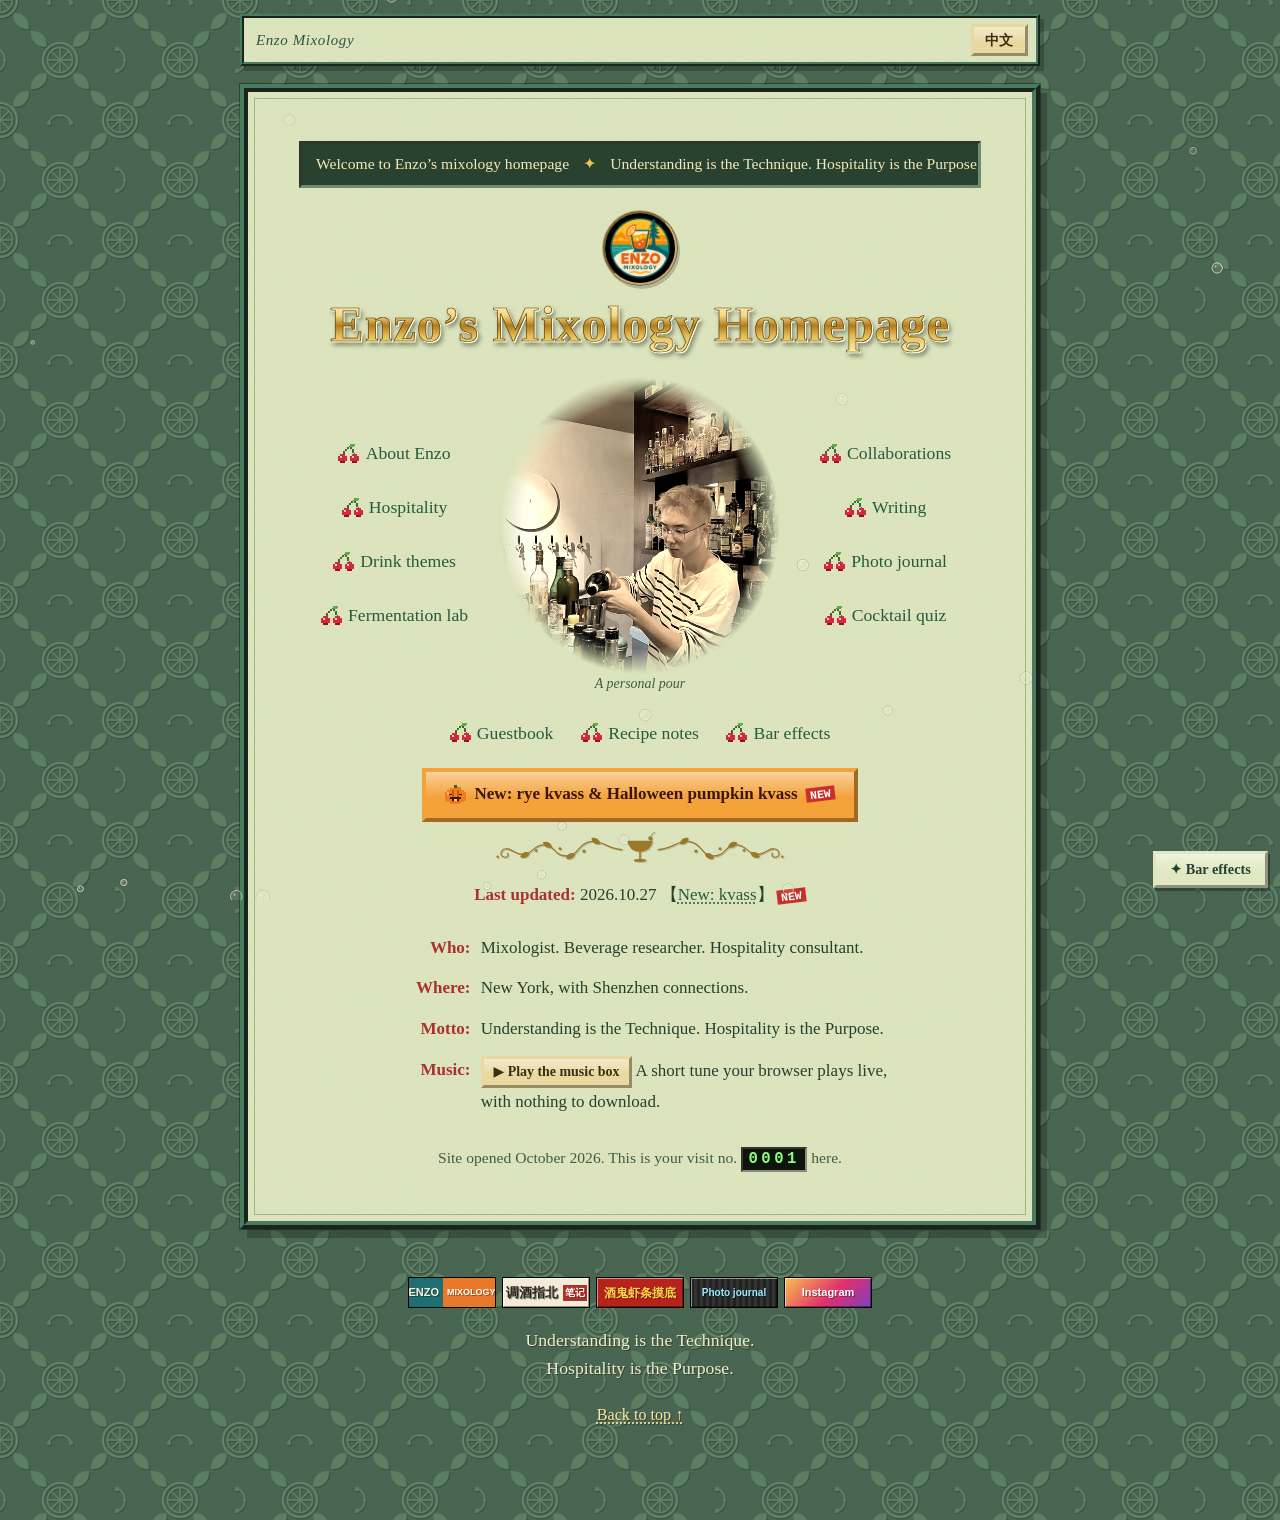
==== commit ca876058: "Draft kvass pages: overview, rye kvass and Halloween pumpkin kvass Draft for review, not for publish" ====
--- a/index.html
+++ b/index.html
@@ -39,8 +39,8 @@
         <div class="frame-in lobby">
           <div class="marquee">
             <div class="marquee-track">
-              <p class="marquee-text"><span>Welcome to Enzo’s mixology homepage</span><span class="star" aria-hidden="true">✦</span><span>Understanding is the Technique. Hospitality is the Purpose.</span><span class="star" aria-hidden="true">✦</span><span>Pull up a stool and stay a while.</span><span class="star" aria-hidden="true">✦</span></p>
-              <p class="marquee-text" aria-hidden="true"><span>Welcome to Enzo’s mixology homepage</span><span class="star">✦</span><span>Understanding is the Technique. Hospitality is the Purpose.</span><span class="star">✦</span><span>Pull up a stool and stay a while.</span><span class="star">✦</span></p>
+              <p class="marquee-text"><span>Welcome to Enzo’s mixology homepage</span><span class="star" aria-hidden="true">✦</span><span>Understanding is the Technique. Hospitality is the Purpose.</span><span class="star" aria-hidden="true">✦</span><span>Pull up a stool and stay a while.</span><span class="star" aria-hidden="true">✦</span><span>New this autumn: rye kvass and a Halloween pumpkin kvass.</span><span class="star" aria-hidden="true">✦</span></p>
+              <p class="marquee-text" aria-hidden="true"><span>Welcome to Enzo’s mixology homepage</span><span class="star">✦</span><span>Understanding is the Technique. Hospitality is the Purpose.</span><span class="star">✦</span><span>Pull up a stool and stay a while.</span><span class="star">✦</span><span>New this autumn: rye kvass and a Halloween pumpkin kvass.</span><span class="star">✦</span></p>
             </div>
           </div>
 
@@ -76,9 +76,11 @@
             <button type="button" class="linklike" data-fx-open hidden><svg class="px" aria-hidden="true"><use href="assets/retro/sprite.svg#px-cherry"/></svg>Bar effects</button>
           </p>
 
+          <p class="new-banner-wrap"><a class="new-banner" href="kvass.html"><svg class="px" aria-hidden="true"><use href="assets/retro/sprite.svg#px-pumpkin"/></svg><span>New: rye kvass &amp; Halloween pumpkin kvass</span><span class="new" aria-hidden="true">NEW</span></a></p>
+
           <svg class="vine" viewBox="0 0 400 44" aria-hidden="true"><use href="assets/retro/sprite.svg#vine"/></svg>
 
-          <p class="updated"><span class="label">Last updated:</span> 2026.10.23 【Retro redesign】<span class="new" aria-hidden="true">NEW</span></p>
+          <p class="updated"><span class="label">Last updated:</span> 2026.10.27 【<a href="kvass.html">New: kvass</a>】<span class="new" aria-hidden="true">NEW</span></p>
 
           <dl class="notes">
             <div><dt>Who:</dt><dd>Mixologist. Beverage researcher. Hospitality consultant.</dd></div>
--- a/assets/retro.css
+++ b/assets/retro.css
@@ -107,6 +107,29 @@
   --emboss-hi: #ffffff; --emboss-lo: #b2a7dc; --label: #9c2a69; --link: #46339a;
   --frame: #5a4f9a; --rule: #cbc2ea; --orn: #8a6fc9; --photo-frame: #b2a7dc; --btn: #f5d58a;
 }
+/* Kvass pages: linen with cross-stitch (overview), rye crumb, Halloween night */
+.room--kvass {
+  --tile: url("retro/tile-kvass.svg"); --tile-c: #ece2cb;
+  --panel: #fffaf0; --ink: #2e1f17; --ink-soft: #5a4535; --title: #9b1c14;
+  --emboss-hi: #ffffff; --emboss-lo: #dcb9a4; --label: #a3221a; --link: #8a1f16;
+  --frame: #a3221a; --rule: #e2cdb8; --orn: #b3261e; --photo-frame: #c9a77a; --btn: #f0d9a8; --btn-ink: #3b2412;
+  --th-bg: #a3221a; --th-ink: #fffaf0;
+}
+.room--rye {
+  --tile: url("retro/tile-rye.svg"); --tile-c: #4a2c17;
+  --panel: #f4e6cc; --ink: #2f1c0e; --ink-soft: #5b4026; --title: #5b3313;
+  --emboss-hi: #fff7e6; --emboss-lo: #c9a57a; --label: #9a3b0c; --link: #7a3e10;
+  --frame: #8a5a2b; --rule: #dcc39b; --orn: #a8741f; --photo-frame: #b88a4a; --mat: #fffaf0; --btn: #e8c27a; --btn-ink: #2f1c0e;
+  --th-bg: #6b4122; --th-ink: #fff7e6;
+}
+.room--pumpkin {
+  --tile: url("retro/tile-halloween.svg"); --tile-c: #24142e;
+  --panel: #1d1026; --panel-tex: url("retro/grain-light.svg");
+  --ink: #f1e4d3; --ink-soft: #d3c0d9; --title: #ff9b3d;
+  --emboss-hi: rgba(255, 220, 180, .3); --emboss-lo: #000; --label: #ffb35c; --link: #ffc977;
+  --frame: #e07a1e; --rule: #4a2c58; --orn: #f08a2a; --photo-frame: #e07a1e; --mat: #120a18; --btn: #f08a2a; --btn-ink: #1d1026;
+  --th-bg: #e07a1e; --th-ink: #1d1026;
+}
 
 /* ---------- The frame (a 1999 table, border="2" cellpadding="28") ---------- */
 .frame {
@@ -527,6 +550,118 @@
 .badge--photo { background: repeating-linear-gradient(90deg, #222 0 3px, #333 3px 6px); color: #9ef; font-size: 10px; }
 .badge--ig { background: linear-gradient(135deg, #f9c14d, #e1306c 55%, #7b3fbf); color: #fff; }
 
+/* ---------- Kvass pages ---------- */
+.kvass-hero { display: grid; justify-items: center; gap: 6px; margin: -6px 0 26px; text-align: center; }
+.barrel { width: min(420px, 100%); height: auto; overflow: visible; }
+.barrel .rise { animation: rise 2.4s ease-in infinite; }
+.barrel .rise:nth-of-type(2) { animation-delay: .8s; }
+.barrel .rise:nth-of-type(3) { animation-delay: 1.6s; }
+@keyframes rise { 0% { transform: translateY(0); opacity: 0; } 15% { opacity: .9; } 100% { transform: translateY(-34px); opacity: 0; } }
+@media (prefers-reduced-motion: reduce) { .barrel .rise { animation: none; opacity: .7; } }
+.hero-line { margin: 0; font: italic 1.12em/1.5 var(--serif); color: var(--ink-soft); }
+html[lang^="zh"] .hero-line { font-style: normal; font-family: var(--kai); }
+
+.kvass-section { margin-top: 30px; }
+.kvass-section > h2 { font: 700 clamp(21px, 3.2vw, 26px)/1.35 var(--serif); color: var(--title); margin-bottom: .6em; }
+.method { display: grid; grid-template-columns: repeat(2, minmax(0, 1fr)); gap: 16px; margin-top: 14px; }
+.method article { padding: 14px 18px; border: 3px double var(--frame); background: rgba(255, 255, 255, .45); }
+.method h3 { display: flex; align-items: center; gap: .45em; font: 700 1.08em/1.35 var(--serif); color: var(--title); margin-bottom: .35em; }
+.method p { margin: 0; }
+@media (max-width: 620px) { .method { grid-template-columns: 1fr; } }
+
+/* Bottle labels that lead to each kvass */
+.labels { display: grid; grid-template-columns: repeat(2, minmax(0, 1fr)); gap: 22px; margin-top: 16px; }
+.label-card {
+  position: relative;
+  display: grid; justify-items: center; align-content: center; gap: .25em;
+  min-height: 230px;
+  padding: 26px 18px 22px;
+  text-align: center; text-decoration: none;
+  border-radius: 50% / 18%;
+  box-shadow: 3px 5px 0 rgba(0, 0, 0, .25);
+  transform: rotate(var(--tilt, -1.5deg));
+  transition: transform .2s;
+}
+.label-card::before { content: ""; position: absolute; inset: 7px; border: 2px solid currentColor; border-radius: inherit; opacity: .55; pointer-events: none; }
+.label-card:hover, .label-card:focus-visible { transform: rotate(0) translateY(-3px); }
+@media (prefers-reduced-motion: reduce) { .label-card { transition: none; } }
+.label-card .px { width: 48px; height: 44px; }
+.label-name { font: 700 1.5em/1.2 var(--kai); }
+.label-sub { font-size: .9em; opacity: .9; }
+.label-go { margin-top: .4em; font-size: .85em; text-decoration: underline dotted; text-underline-offset: 3px; }
+.label-card--rye { --tilt: -1.6deg; color: #f6e3bf; background: url("retro/grain-light.svg"), linear-gradient(#5b3313, #3d210d); }
+.label-card--rye:hover { color: #fff3d6; }
+.label-card--pumpkin { --tilt: 1.8deg; color: #ffb35c; background: url("retro/grain-light.svg"), linear-gradient(#2c173a, #170b20); }
+.label-card--pumpkin:hover { color: #ffd08a; }
+@media (max-width: 560px) { .labels { grid-template-columns: 1fr; } .label-card { min-height: 190px; } }
+
+.stamp {
+  display: inline-block;
+  padding: .25em .7em .2em;
+  font: 700 .95em/1.2 var(--kai);
+  color: #e8432a;
+  border: 3px double currentColor;
+  border-radius: 4px;
+  transform: rotate(-6deg);
+  letter-spacing: .06em;
+}
+.label-card .stamp { position: absolute; top: 14px; right: 10px; font-size: .8em; color: #ff6a3d; background: rgba(23, 11, 32, .7); }
+.label-card .new { position: absolute; top: 18px; left: 18px; }
+
+/* Product pages */
+.product-head { display: grid; grid-template-columns: minmax(0, .9fr) minmax(0, 1.1fr); gap: 28px; align-items: center; }
+.product-head .prose h2 { margin-bottom: .5em; }
+@media (max-width: 680px) { .product-head { grid-template-columns: 1fr; } }
+.photo-slot { aspect-ratio: 3 / 4; }
+
+/* "Coming soon" sign for content that arrives later */
+.uc {
+  display: grid; place-items: center; align-content: center; gap: .4em;
+  min-height: 120px; height: 100%;
+  padding: 16px;
+  text-align: center;
+  font-weight: 700;
+  color: #3b2f12;
+  background: #fff7d1;
+  border: 9px solid;
+  border-image: repeating-linear-gradient(45deg, #f2c200 0 10px, #1b1b1b 10px 20px) 9;
+}
+.uc small { font-weight: 400; color: #5a4a20; }
+.uc--inline { min-height: 0; padding: 10px 14px; border-width: 6px; border-image-width: 6px; }
+
+.spec-table { width: 100%; border-collapse: separate; border-spacing: 2px; border: 3px ridge var(--frame); font-size: .96em; }
+.spec-table caption { caption-side: top; text-align: left; padding-bottom: .4em; color: var(--label); font-weight: 700; }
+.spec-table th, .spec-table td { padding: .65em .85em; border: 1px solid var(--rule); text-align: left; vertical-align: top; }
+.spec-table thead th { background: var(--th-bg); color: var(--th-ink); }
+.spec-table tbody th { width: 24%; color: var(--title); background: rgba(255, 255, 255, .35); }
+.spec-table td { background: rgba(255, 255, 255, .2); }
+.room--pumpkin .spec-table tbody th, .room--pumpkin .spec-table td { background: rgba(255, 255, 255, .04); }
+.tbc { color: var(--ink-soft); font-style: italic; }
+html[lang^="zh"] .tbc { font-style: normal; }
+
+.countdown { margin: 10px 0 0; text-align: center; }
+.countdown .odometer { color: #ffb347; }
+.flicker { animation: flicker 3.2s steps(1) infinite; }
+@keyframes flicker {
+  0%, 100% { text-shadow: 1px 1px 0 var(--emboss-hi), -1px -1px 0 var(--emboss-lo), 0 0 14px rgba(255, 140, 40, .75); }
+  47% { text-shadow: 1px 1px 0 var(--emboss-hi), -1px -1px 0 var(--emboss-lo), 0 0 6px rgba(255, 140, 40, .35); }
+  52% { text-shadow: 1px 1px 0 var(--emboss-hi), -1px -1px 0 var(--emboss-lo), 0 0 18px rgba(255, 150, 50, .9); }
+}
+@media (prefers-reduced-motion: reduce) { .flicker { animation: none; text-shadow: 1px 1px 0 var(--emboss-hi), -1px -1px 0 var(--emboss-lo), 0 0 12px rgba(255, 140, 40, .7); } }
+
+/* Lobby banner for a new page */
+.new-banner-wrap { margin: 18px 0 4px; }
+.new-banner {
+  display: inline-flex; align-items: center; gap: .5em;
+  padding: .5em 1.1em;
+  font-weight: 700; color: #3b1608; text-decoration: none;
+  background: linear-gradient(rgba(255, 255, 255, .5), rgba(255, 255, 255, 0) 55%), #f4a23a;
+  border: 4px outset #f4a23a;
+}
+.new-banner:hover { color: #3b1608; filter: brightness(1.06); }
+.new-banner:active { border-style: inset; }
+.new-banner .new { margin-left: 0; }
+
 /* ---------- Bar effects ---------- */
 .fx-canvas { position: fixed; inset: 0; z-index: 50; width: 100%; height: 100%; pointer-events: none; }
 .fx { position: fixed; right: 12px; bottom: 12px; z-index: 60; text-align: right; font-size: 15px; }
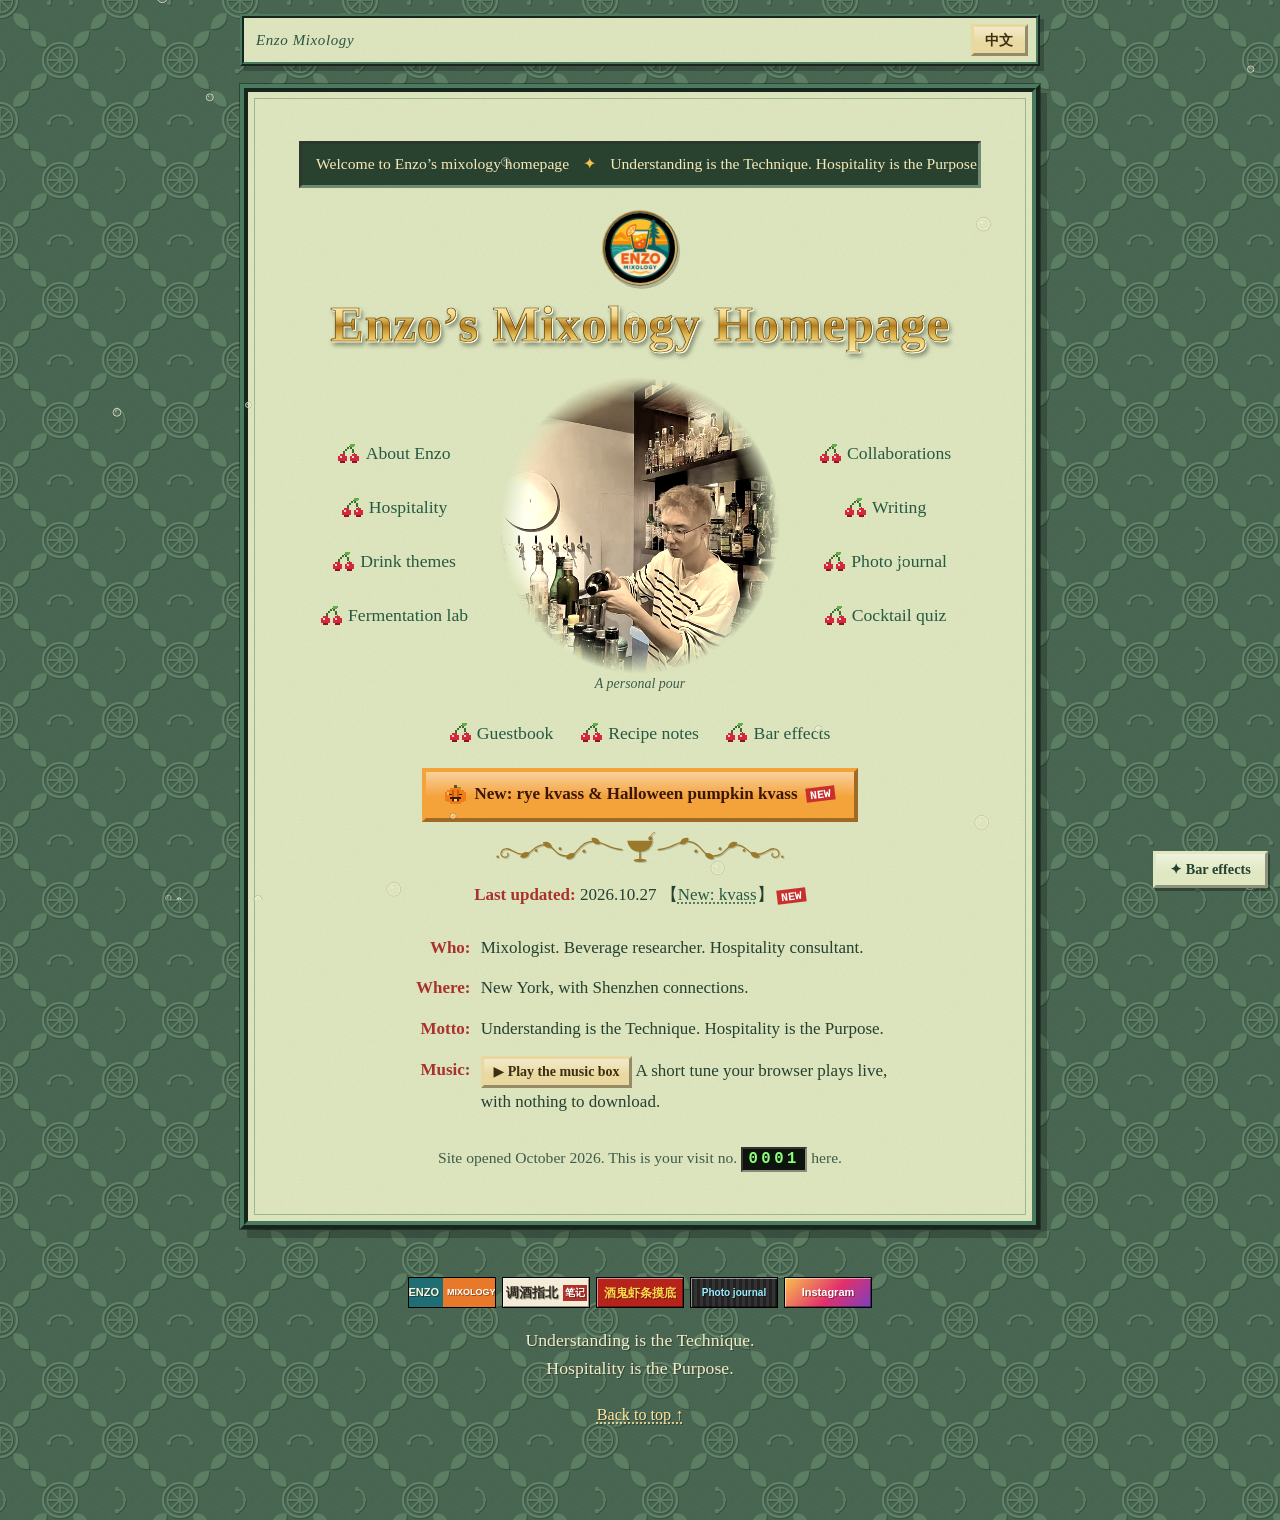
==== commit ebbd462d: "Stop every photo on the site from opening its original file At the owner's request, photos on all pa" ====
--- a/index.html
+++ b/index.html
@@ -57,7 +57,7 @@
               </ul>
             </nav>
             <figure class="portrait-oval photo" data-dialup>
-              <a href="assets/eff1db6f96239d7aa196088574652f0d.jpeg"><img src="assets/thumbs/eff1db6f96239d7aa196088574652f0d.jpg" width="540" height="720" fetchpriority="high" decoding="async" alt="Enzo pouring from a bottle into a shaker behind a bar."></a>
+              <span class="pic"><img src="assets/thumbs/eff1db6f96239d7aa196088574652f0d.jpg" width="540" height="720" fetchpriority="high" decoding="async" alt="Enzo pouring from a bottle into a shaker behind a bar."></span>
               <figcaption>A personal pour</figcaption>
             </figure>
             <nav class="lobby-links" aria-label="Rooms, second half">
--- a/assets/retro.css
+++ b/assets/retro.css
@@ -175,7 +175,8 @@
 
 /* ---------- Photos: a ridged mat, like a framed snapshot on a homepage ---------- */
 .photo { margin: 0; }
-.photo a { display: block; position: relative; border: 5px ridge var(--photo-frame); background: var(--mat); padding: 5px; box-shadow: 2px 3px 0 rgba(0, 0, 0, .22); }
+/* A photo is either a link to its original (a) or, where the original should not open, a plain frame (.pic). */
+.photo a, .photo .pic { display: block; position: relative; border: 5px ridge var(--photo-frame); background: var(--mat); padding: 5px; box-shadow: 2px 3px 0 rgba(0, 0, 0, .22); }
 .photo img { display: block; width: 100%; aspect-ratio: 3 / 4; object-fit: cover; background: rgba(0, 0, 0, .08); }
 .photo figcaption { margin-top: .55em; font-size: .86em; font-style: italic; line-height: 1.45; text-align: center; color: var(--ink-soft); }
 html[lang^="zh"] .photo figcaption { font-style: normal; }
@@ -187,7 +188,7 @@
 /* "Dial-up" loading: each photo arrives in scanline bands, the way a slow modem drew them.
    A cover sits over the photo and shrinks downward in steps; the photo itself is never clipped,
    because a fully clipped <img loading="lazy"> never starts loading in Chromium. */
-.js-dialup [data-dialup] a::after {
+.js-dialup [data-dialup] a::after, .js-dialup [data-dialup] .pic::after {
   content: "";
   position: absolute;
   z-index: 1;
@@ -196,7 +197,7 @@
   transform-origin: 50% 100%;
   pointer-events: none;
 }
-.js-dialup [data-dialup].is-loaded a::after { animation: dialup-cover 1.25s steps(11, end) forwards; }
+.js-dialup [data-dialup].is-loaded a::after, .js-dialup [data-dialup].is-loaded .pic::after { animation: dialup-cover 1.25s steps(11, end) forwards; }
 .js-dialup [data-dialup].is-loaded img { animation: dialup-img 1.4s ease-out; }
 @keyframes dialup-cover { to { transform: scaleY(0); } }
 @keyframes dialup-img { 0% { filter: blur(5px) saturate(.4); } 75% { filter: blur(1.5px) saturate(.75); } 100% { filter: none; } }
@@ -310,10 +311,9 @@
 @media (prefers-reduced-motion: reduce) { a:hover > .px, .linklike:hover > .px { animation: none; } }
 
 .portrait-oval { --pad: 0px; --cover: var(--panel); }
-.portrait-oval a { border: 0; padding: 0; background: none; box-shadow: none; aspect-ratio: 1 / 1.06; -webkit-mask-image: radial-gradient(closest-side, #000 83%, transparent 100%); mask-image: radial-gradient(closest-side, #000 83%, transparent 100%); }
+.portrait-oval :is(a, .pic) { border: 0; padding: 0; background: none; box-shadow: none; aspect-ratio: 1 / 1.06; -webkit-mask-image: radial-gradient(closest-side, #000 83%, transparent 100%); mask-image: radial-gradient(closest-side, #000 83%, transparent 100%); }
 .portrait-oval img { height: 100%; aspect-ratio: auto; object-position: 60% 30%; filter: sepia(.55) saturate(.85) contrast(1.06) brightness(1.04); transition: filter .8s; }
-.portrait-oval a:hover img, .portrait-oval a:focus-visible img { filter: none; }
-.portrait-oval.is-loaded a:hover img { filter: none; }
+.portrait-oval :is(a, .pic):hover img, .portrait-oval a:focus-visible img { filter: none; }
 .portrait-oval figcaption { font-size: .82em; margin-top: 0; }
 
 .lobby-row { display: flex; flex-wrap: wrap; justify-content: center; gap: .2em 1.1em; margin: 22px 0 6px; }
@@ -387,7 +387,7 @@
 }
 .backbar .photo { position: relative; }
 .backbar .photo { --pad: 0px; --cover: #1a0f09; }
-.backbar .photo a { border: 2px solid var(--photo-frame); padding: 0; background: #000; box-shadow: 0 0 18px rgba(255, 190, 100, .12); }
+.backbar .photo :is(a, .pic) { border: 2px solid var(--photo-frame); padding: 0; background: #000; box-shadow: 0 0 18px rgba(255, 190, 100, .12); }
 .backbar .photo::after {
   content: "";
   position: absolute;
@@ -430,10 +430,10 @@
 .notebook-head h2 { margin: 0; }
 .album--taped { gap: 32px 22px; margin-top: 22px; }
 .album--taped .photo { --pad: 8px 8px 10px; --cover: #fff; }
-.album--taped .photo a { border: 0; padding: 8px 8px 10px; background: #fff; box-shadow: 1px 3px 6px rgba(20, 30, 70, .3); transform: rotate(var(--tilt, -1.2deg)); }
-.album--taped .photo:nth-child(2n) a { --tilt: 1.4deg; }
-.album--taped .photo:nth-child(3n) a { --tilt: -.6deg; }
-.album--taped .photo a::before { content: ""; position: absolute; z-index: 1; top: -11px; left: 50%; width: 70px; height: 22px; transform: translateX(-50%) rotate(-4deg); background: rgba(246, 236, 180, .75); box-shadow: 0 1px 2px rgba(0, 0, 0, .12); }
+.album--taped .photo a, .album--taped .photo .pic { border: 0; padding: 8px 8px 10px; background: #fff; box-shadow: 1px 3px 6px rgba(20, 30, 70, .3); transform: rotate(var(--tilt, -1.2deg)); }
+.album--taped .photo:nth-child(2n) :is(a, .pic) { --tilt: 1.4deg; }
+.album--taped .photo:nth-child(3n) :is(a, .pic) { --tilt: -.6deg; }
+.album--taped .photo a::before, .album--taped .photo .pic::before { content: ""; position: absolute; z-index: 1; top: -11px; left: 50%; width: 70px; height: 22px; transform: translateX(-50%) rotate(-4deg); background: rgba(246, 236, 180, .75); box-shadow: 0 1px 2px rgba(0, 0, 0, .12); }
 .album--taped .photo a:hover { transform: rotate(0); }
 
 /* ---------- Collaborations ---------- */
@@ -608,11 +608,20 @@
 .label-card .stamp { position: absolute; top: 14px; right: 10px; font-size: .8em; color: #ff6a3d; background: rgba(23, 11, 32, .7); }
 .label-card .new { position: absolute; top: 18px; left: 18px; }
 
+.kvass-intro { display: grid; grid-template-columns: minmax(0, 1.5fr) minmax(0, 1fr); gap: 26px; align-items: center; }
+.album--one { grid-template-columns: 1fr; margin-top: 0; }
+@media (max-width: 680px) { .kvass-intro { grid-template-columns: 1fr; } .album--one { width: min(300px, 100%); justify-self: center; } }
+.kvass-section .album--taped .photo img { aspect-ratio: auto; }
+
 /* Product pages */
 .product-head { display: grid; grid-template-columns: minmax(0, .9fr) minmax(0, 1.1fr); gap: 28px; align-items: center; }
 .product-head .prose h2 { margin-bottom: .5em; }
 @media (max-width: 680px) { .product-head { grid-template-columns: 1fr; } }
 .photo-slot { aspect-ratio: 3 / 4; }
+.product-photo img { aspect-ratio: 761 / 977; }
+.ai-tag { display: inline-block; padding: .1em .55em; font-style: normal; font-size: .92em; color: var(--ink); border: 1px dashed var(--ink-soft); }
+.ask { text-align: center; }
+.ask p { margin: 0 0 .8em; }
 
 /* "Coming soon" sign for content that arrives later */
 .uc {
